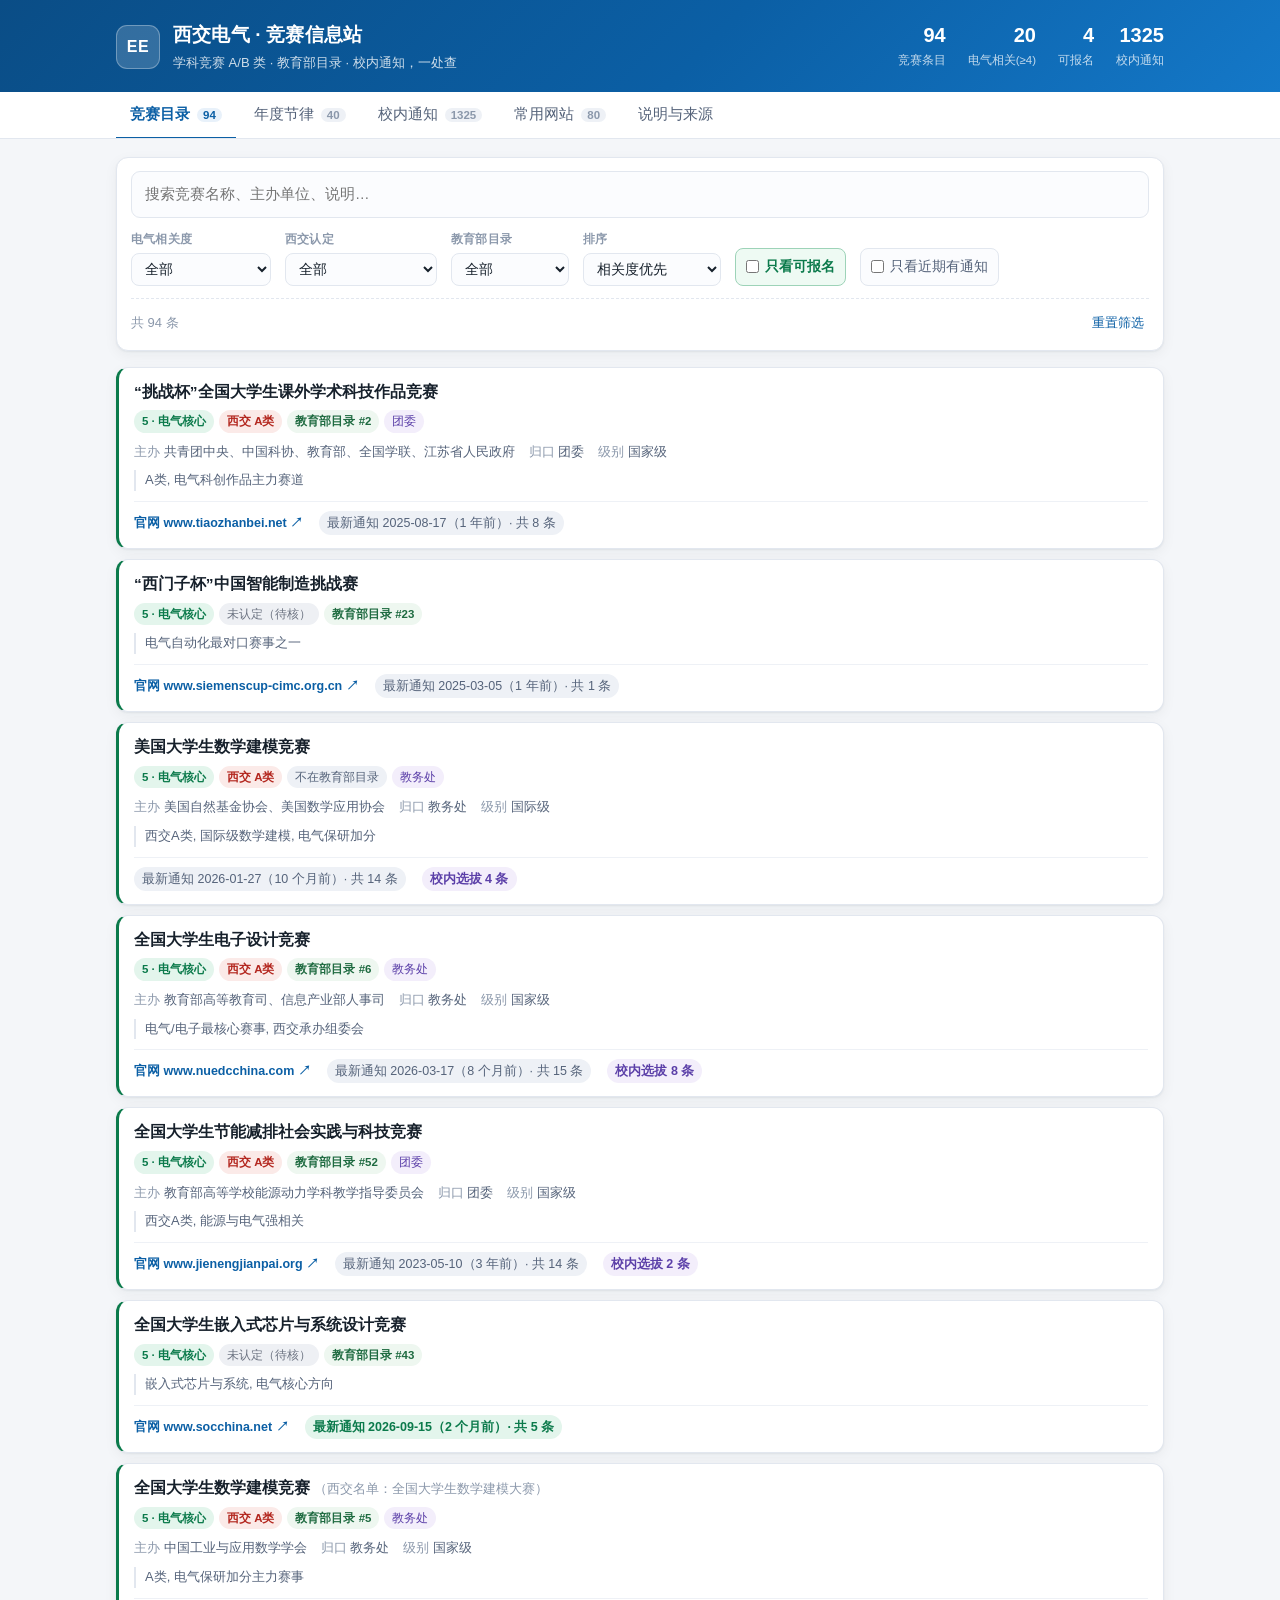
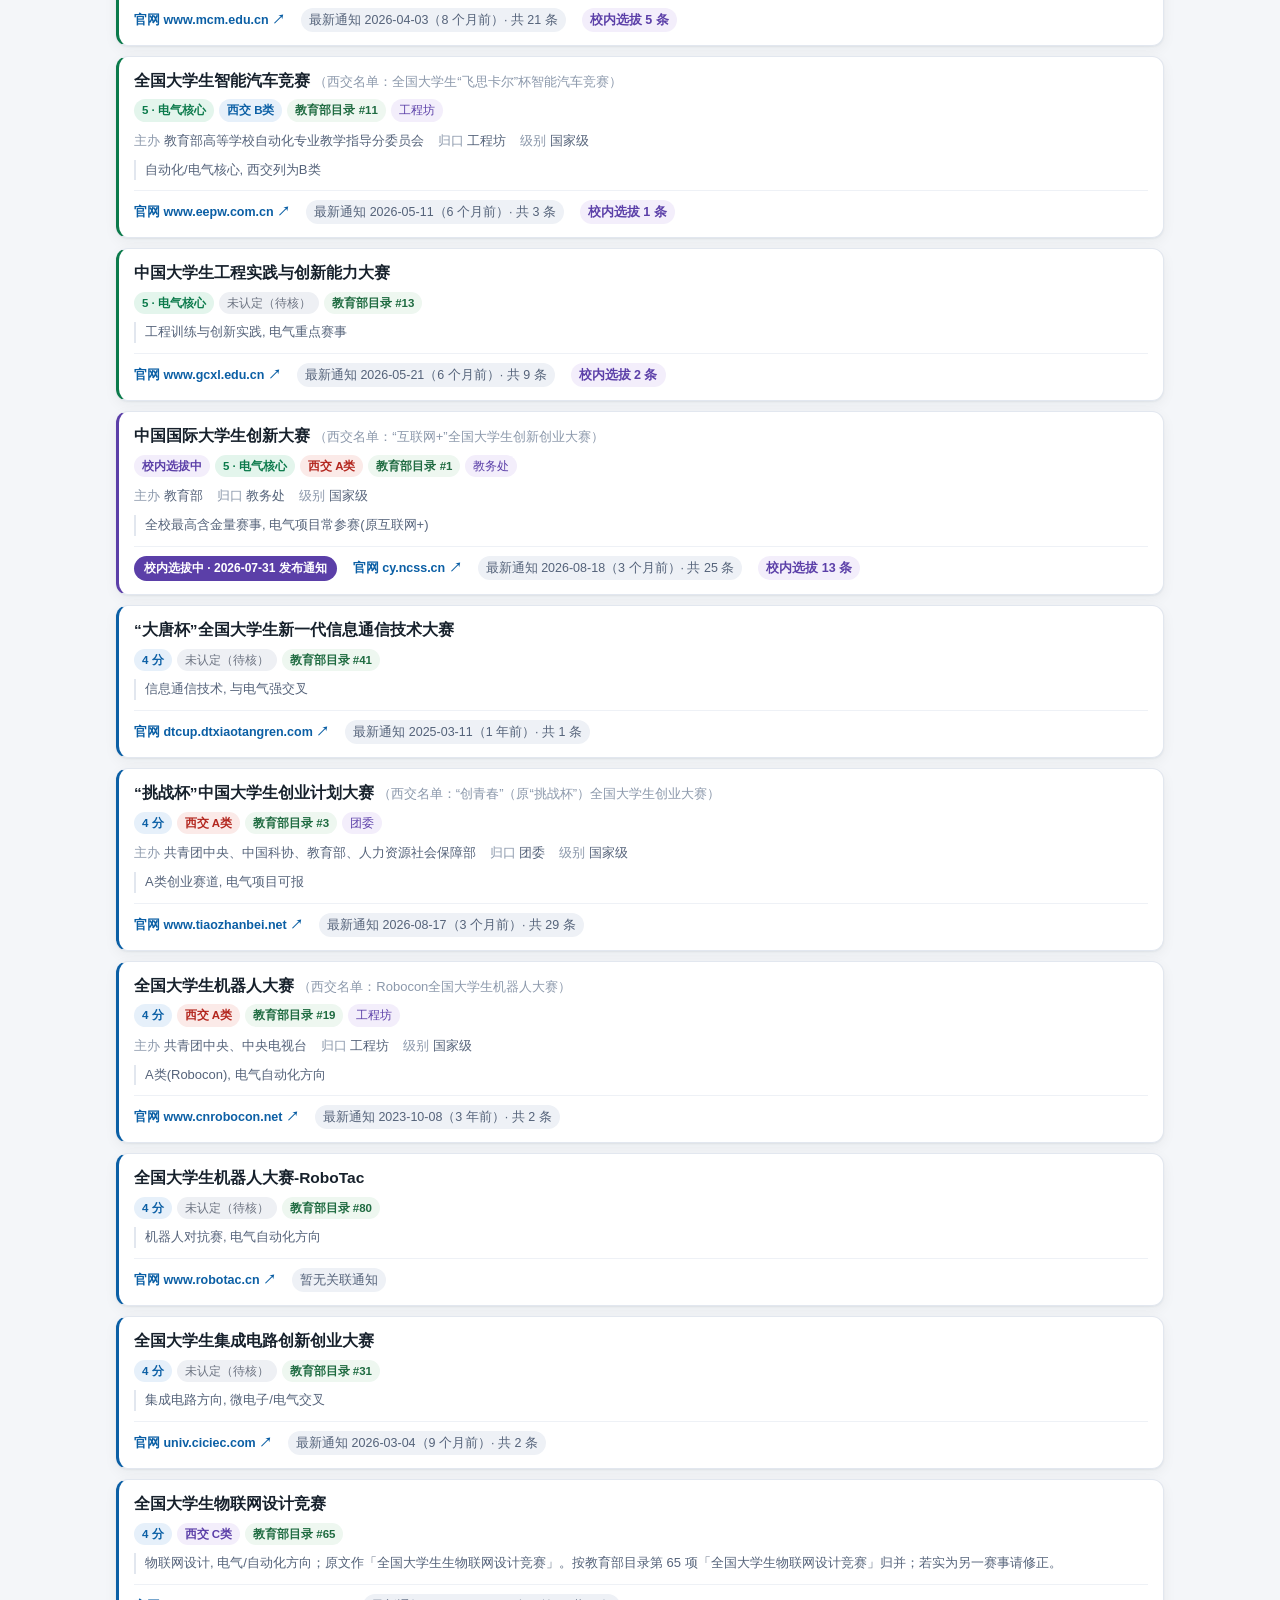
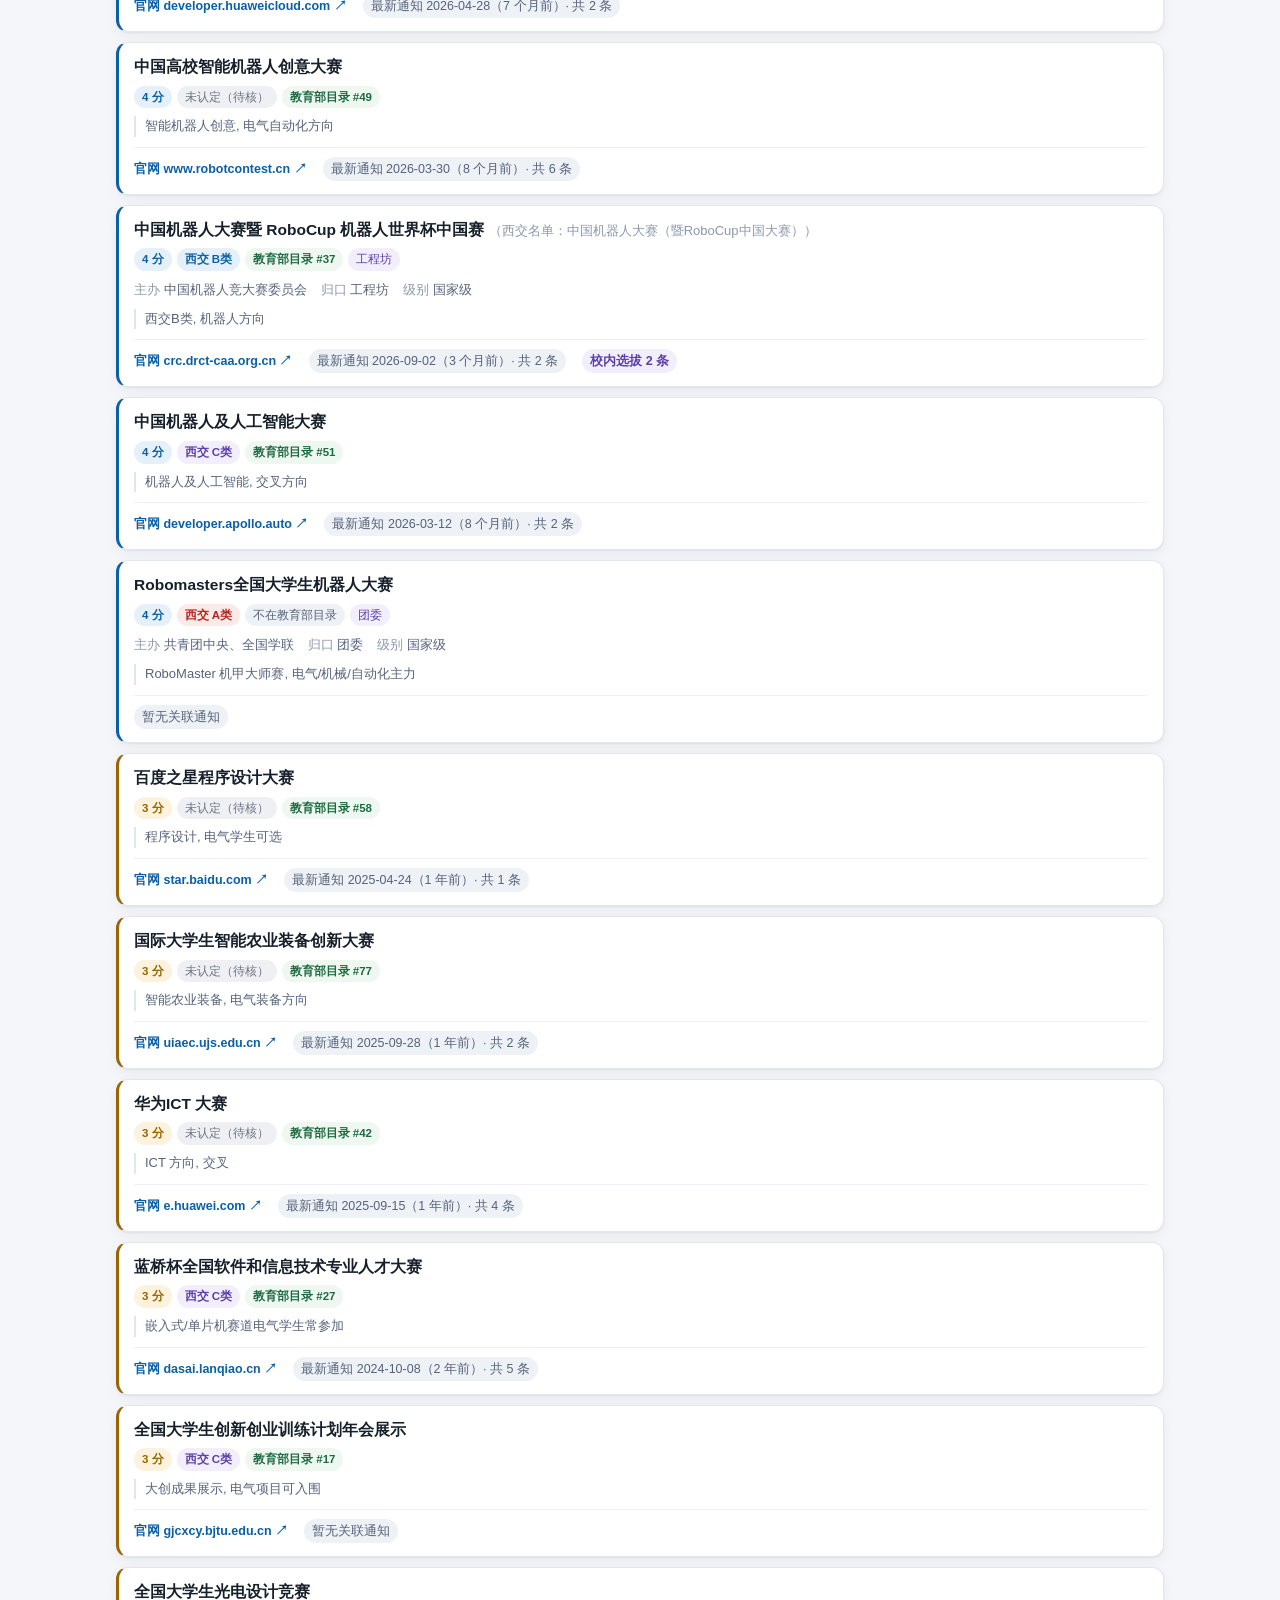
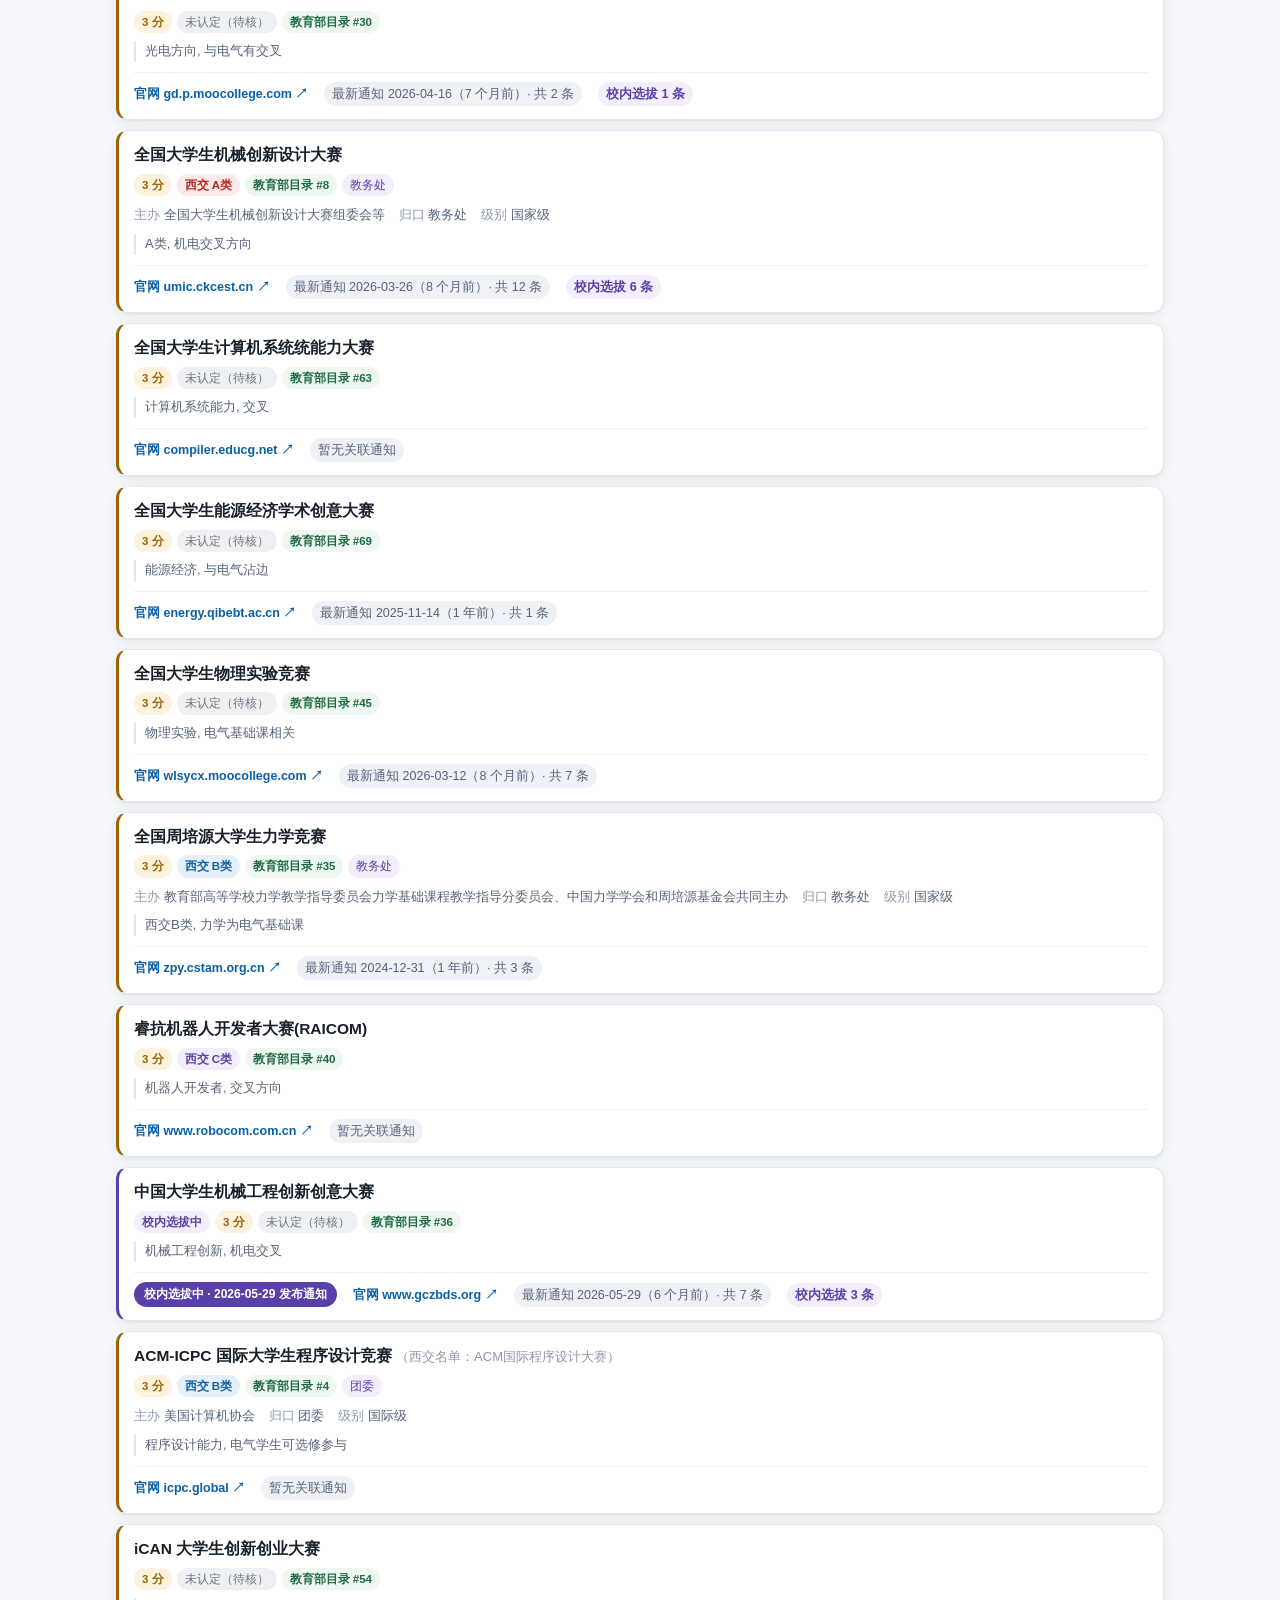
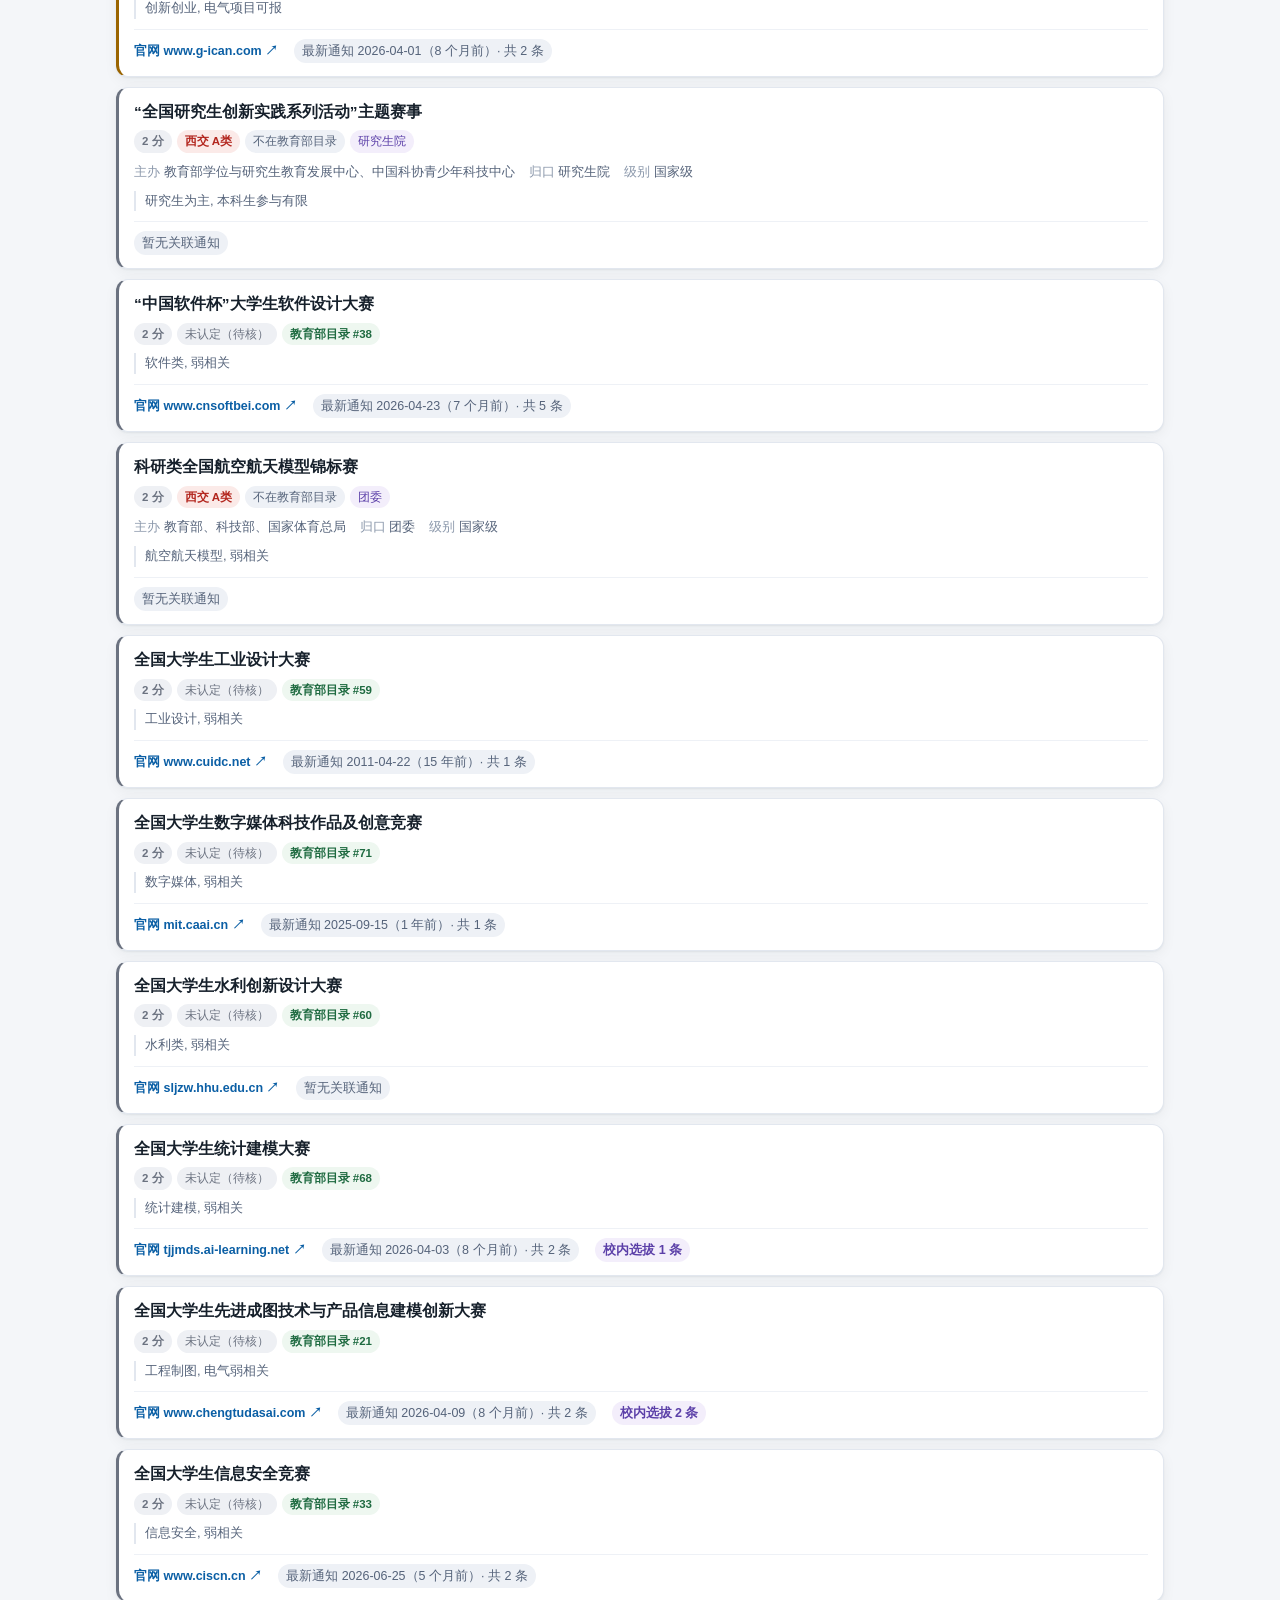
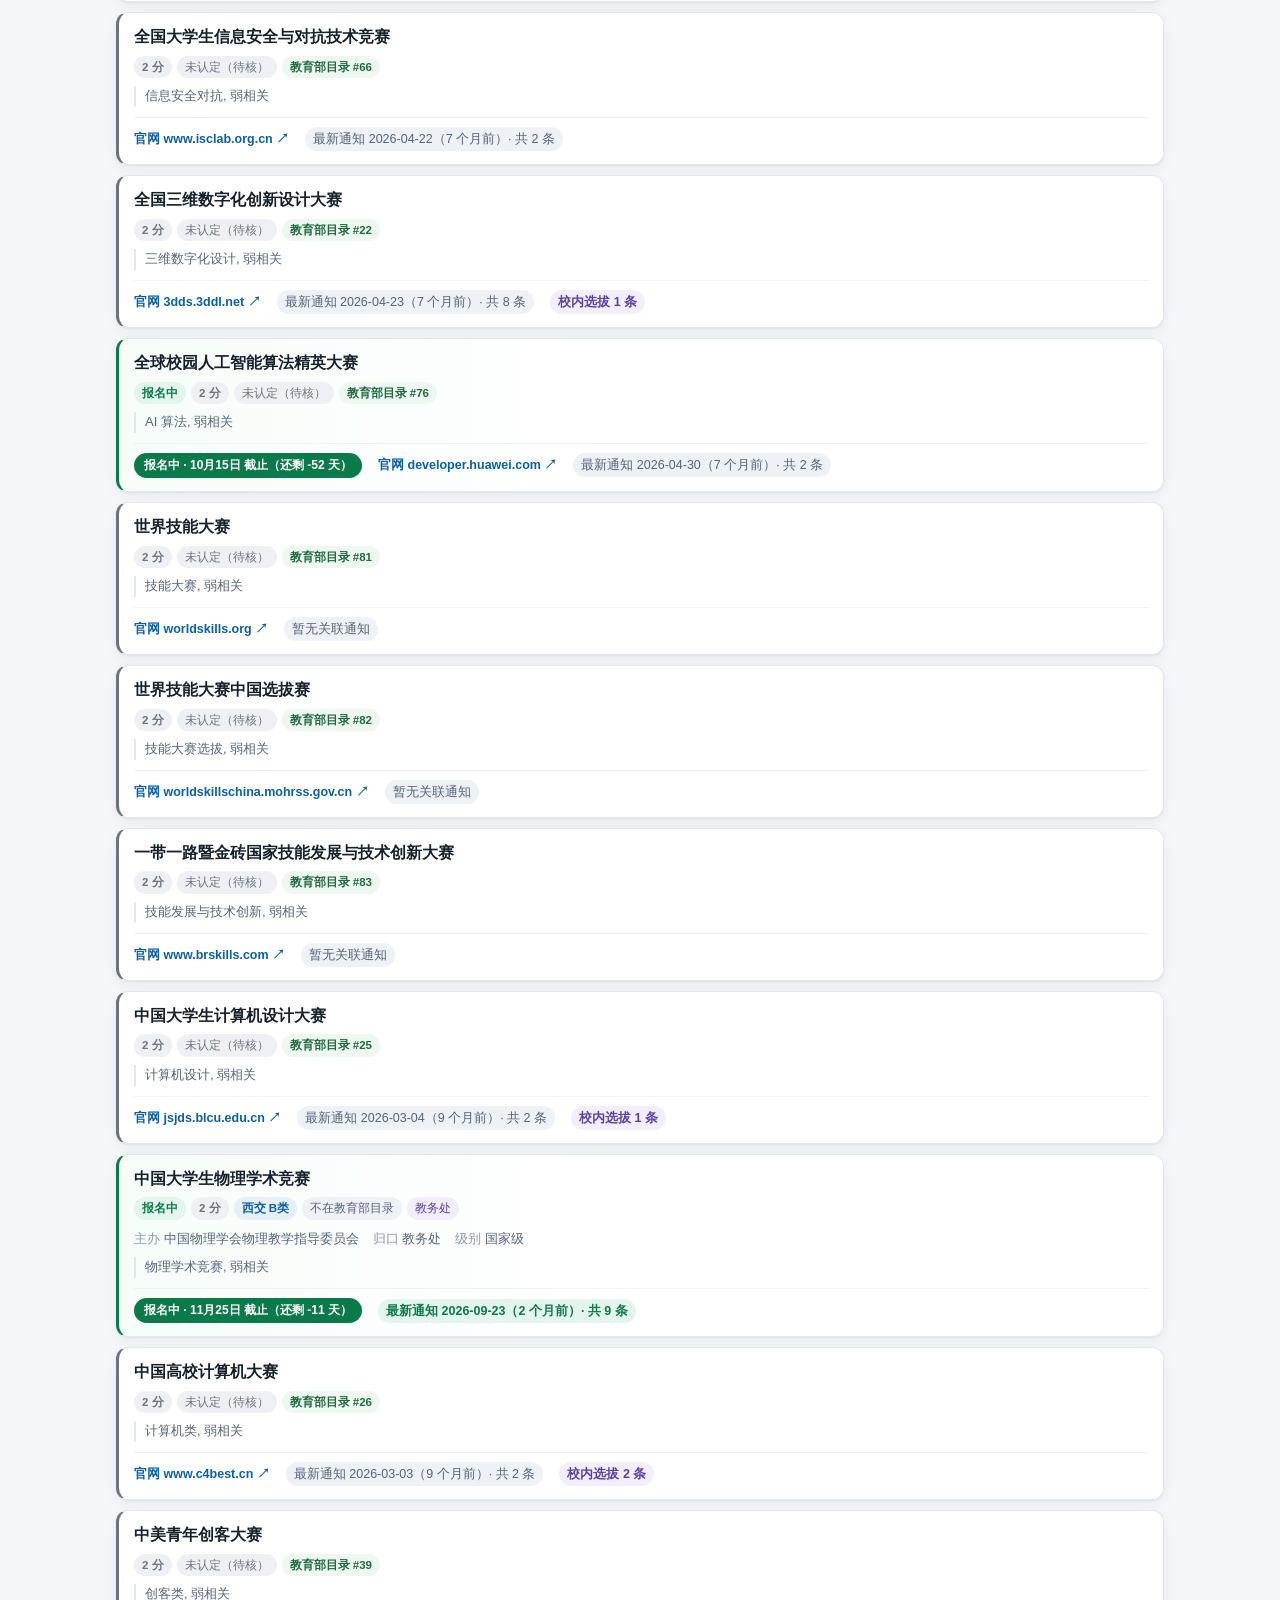
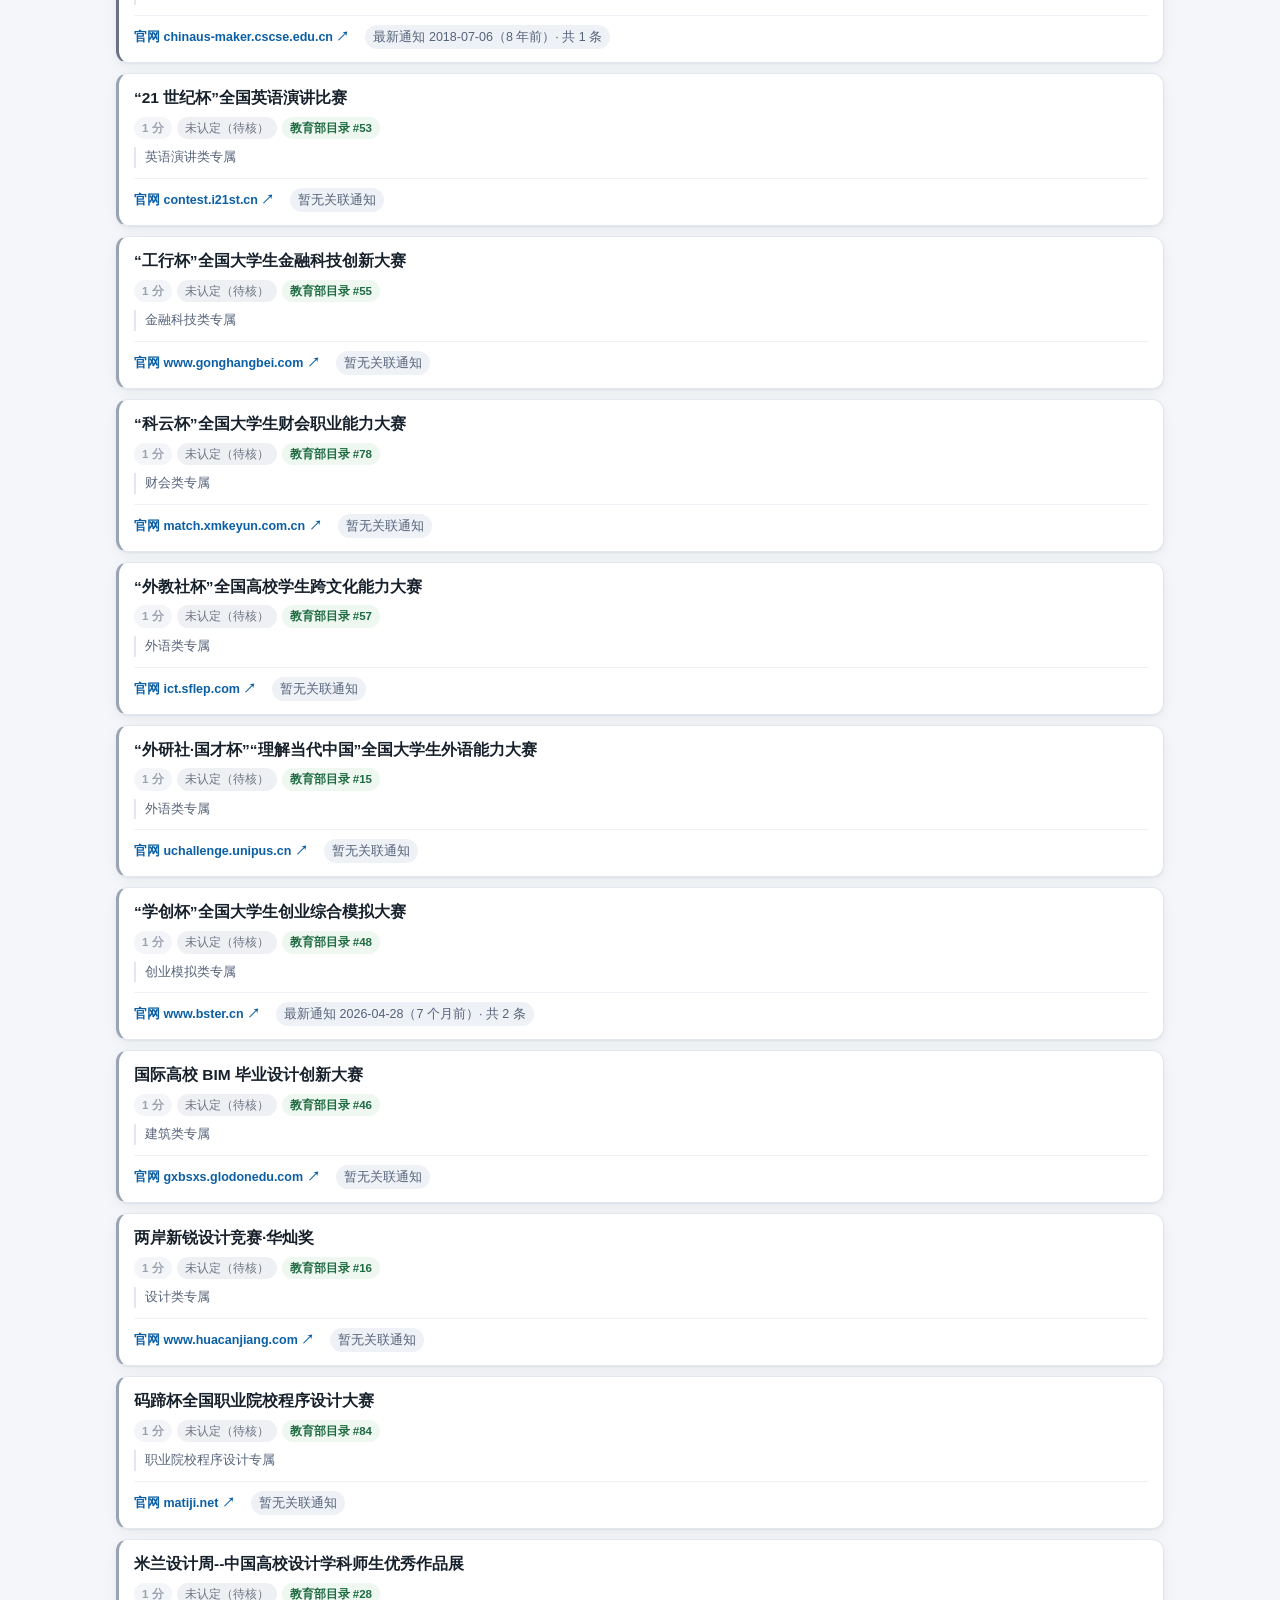
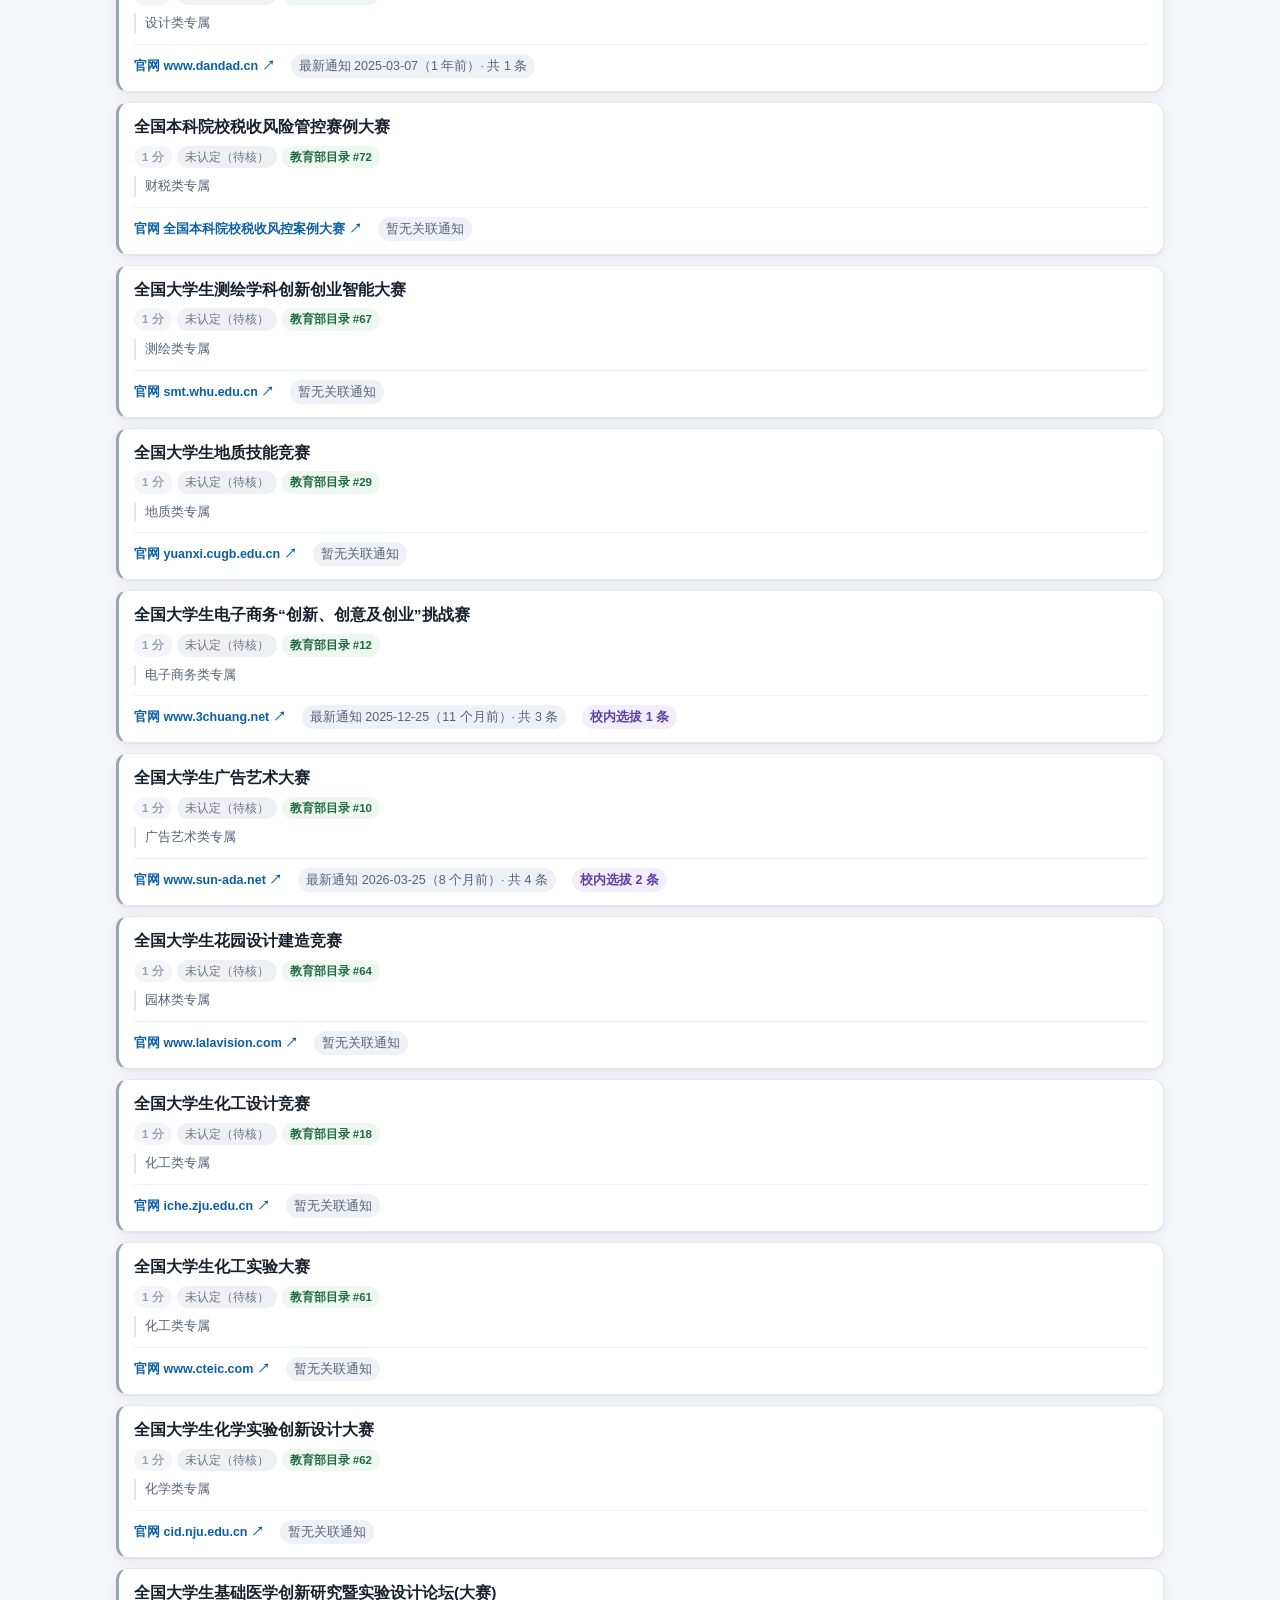
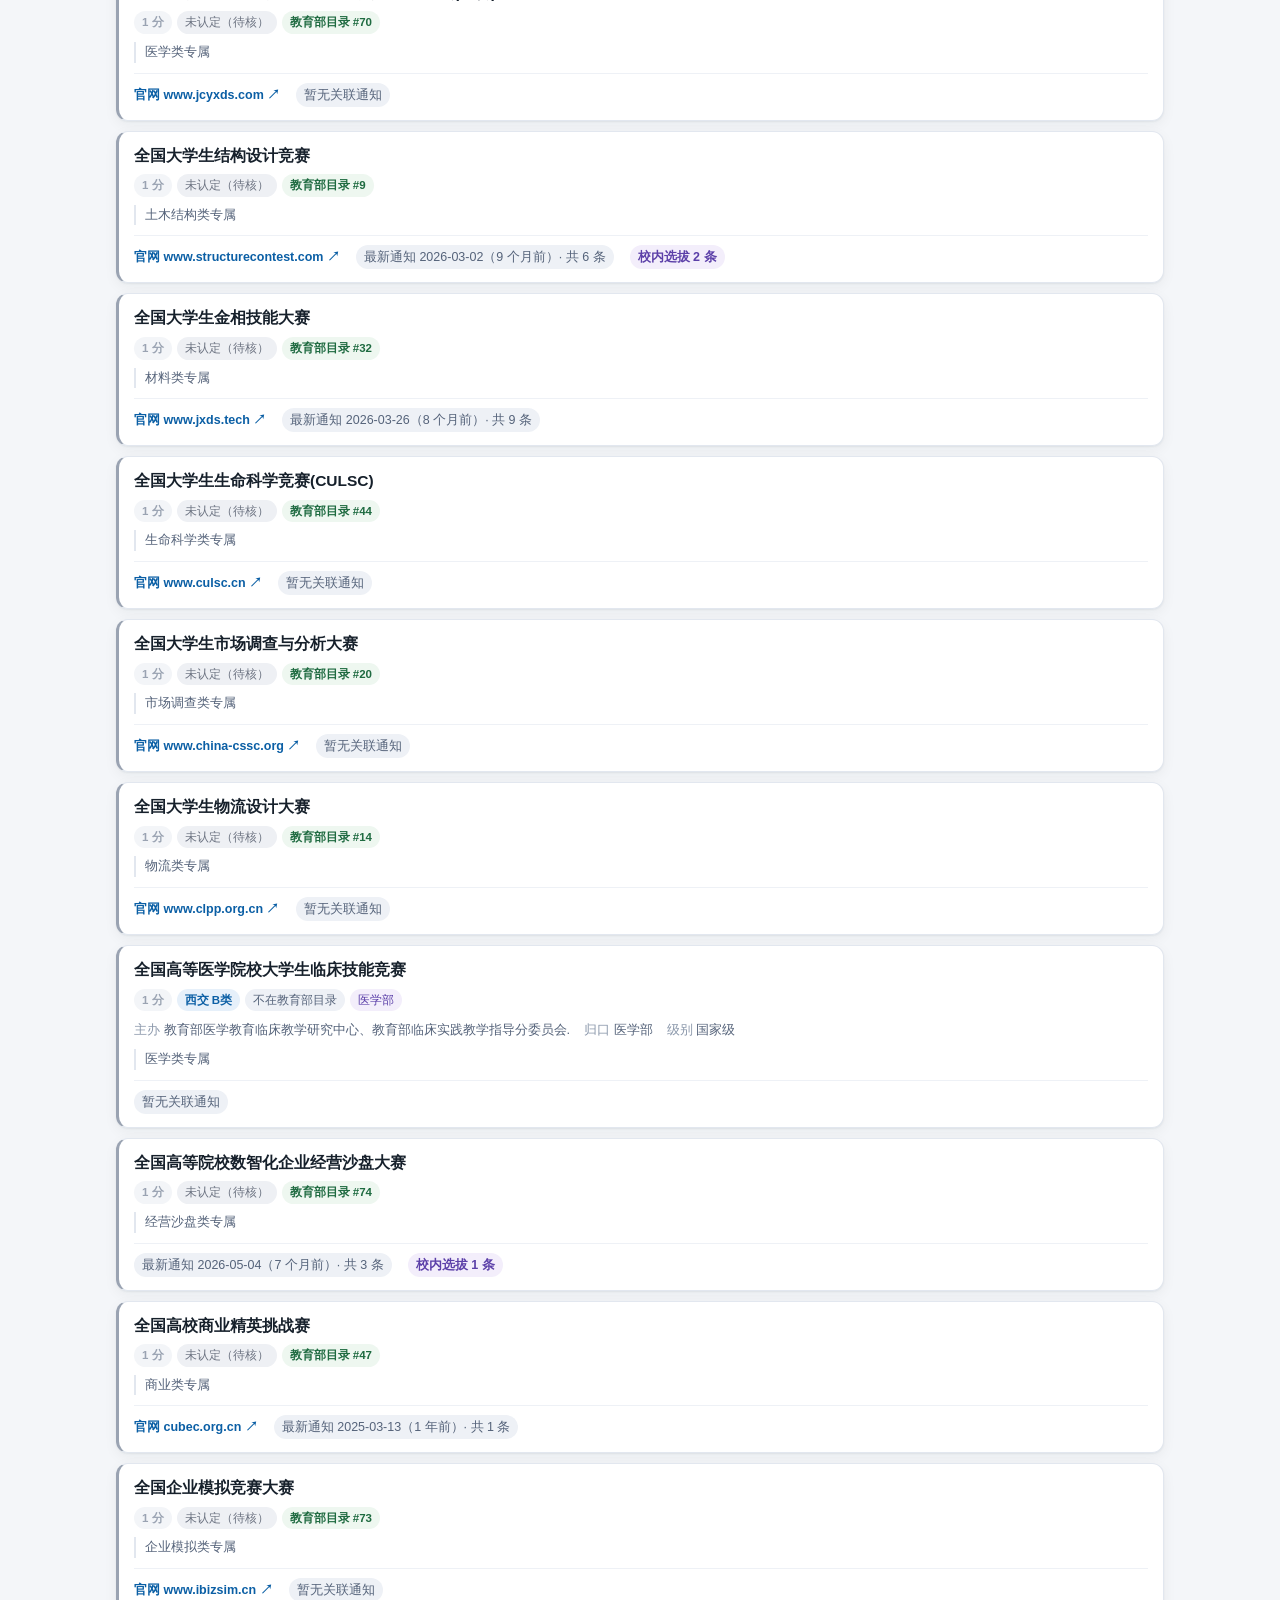
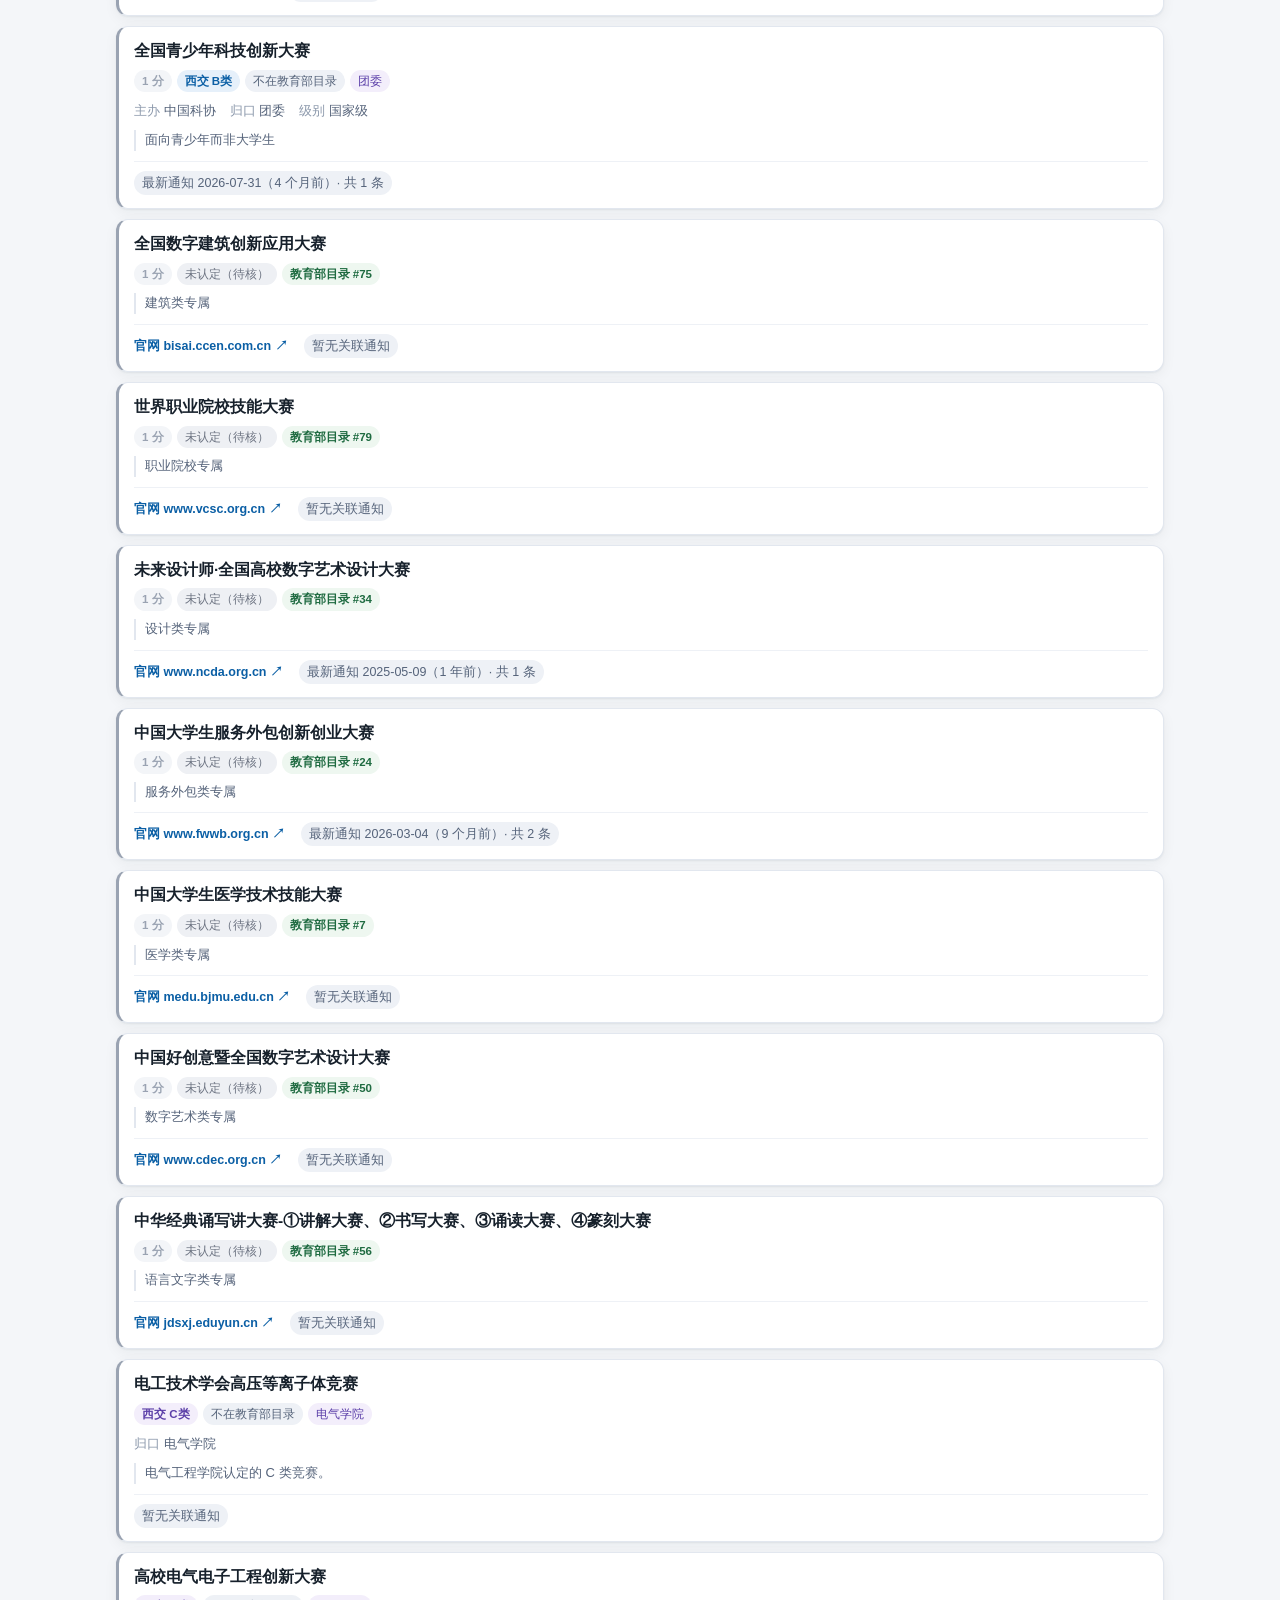
==== site/index.html @ bb48bef5 "加入电气工程学院 C 类竞赛认定 (A/B/C 三档) 【C 类数据】 来源: 用户提供的截图《电气工程学院C类竞赛列表》(发布时间 2026-03-25), 8 个赛事。 新增 data/curat" ====
<!doctype html>
<html lang="zh-CN">
<head>
<meta charset="utf-8">
<meta name="viewport" content="width=device-width, initial-scale=1, viewport-fit=cover">
<title>西交电气 · 竞赛信息站</title>
<meta name="description" content="面向西安交通大学电气工程及其自动化专业的学科竞赛信息汇总：A/B类认定、教育部目录、官网入口、校内通知。">
<link rel="stylesheet" href="style.css">
</head>
<body>

<header class="site-header">
  <div class="wrap">
    <div class="brand">
      <div class="logo">EE</div>
      <div class="brand-text">
        <h1>西交电气 · 竞赛信息站</h1>
        <p class="sub">学科竞赛 A/B 类 · 教育部目录 · 校内通知，一处查</p>
      </div>
    </div>
    <div class="stats" id="headStats"></div>
  </div>
</header>

<nav class="tabs">
  <div class="wrap">
    <button class="tab is-active" data-view="catalog">竞赛目录 <span class="pill" id="tabCountCat"></span></button>
    <button class="tab" data-view="rhythm">年度节律 <span class="pill" id="tabCountRhythm"></span></button>
    <button class="tab" data-view="notices">校内通知 <span class="pill" id="tabCountNotice"></span></button>
    <button class="tab" data-view="links">常用网站 <span class="pill" id="tabCountLinks"></span></button>
    <button class="tab" data-view="about">说明与来源</button>
  </div>
</nav>

<main class="wrap">

  <!-- ============ 竞赛目录 ============ -->
  <section id="view-catalog" class="view is-active">
    <div class="toolbar">
      <div class="search-row">
        <input id="q" type="search" placeholder="搜索竞赛名称、主办单位、说明…" autocomplete="off">
        <button id="qClear" class="btn-ghost" title="清空" hidden>✕</button>
      </div>

      <div class="filter-row">
        <label class="field">
          <span>电气相关度</span>
          <select id="fEE">
            <option value="">全部</option>
            <option value="5">仅 5 分（核心）</option>
            <option value="4">4 分及以上</option>
            <option value="3">3 分及以上</option>
          </select>
        </label>

        <label class="field">
          <span>西交认定</span>
          <select id="fCat">
            <option value="">全部</option>
            <option value="A类">A 类</option>
            <option value="B类">B 类</option>
            <option value="C类">C 类（电气学院）</option>
            <option value="__unknown">未认定（待核）</option>
          </select>
        </label>

        <label class="field">
          <span>教育部目录</span>
          <select id="fMoe">
            <option value="">全部</option>
            <option value="yes">在目录内</option>
            <option value="no">不在目录内</option>
          </select>
        </label>

        <label class="field">
          <span>排序</span>
          <select id="fSort">
            <option value="ee">相关度优先</option>
            <option value="deadline">报名截止优先</option>
            <option value="recent">近期有通知优先</option>
            <option value="notices">通知数优先</option>
            <option value="moe">教育部目录序号</option>
            <option value="name">名称</option>
          </select>
        </label>

        <label class="check is-hot">
          <input type="checkbox" id="fOpen">
          <span>只看可报名</span>
        </label>

        <label class="check">
          <input type="checkbox" id="fRecent">
          <span>只看近期有通知</span>
        </label>
      </div>

      <div class="result-row">
        <span id="resultCount" class="muted"></span>
        <button id="reset" class="btn-ghost">重置筛选</button>
      </div>
    </div>

    <div id="catList" class="cards"></div>
    <div id="catEmpty" class="empty" hidden>没有符合条件的竞赛，试试放宽筛选。</div>
  </section>

  <!-- ============ 年度节律 ============ -->
  <section id="view-rhythm" class="view">

    <div class="panel">
      <h2 class="panel-title">全校竞赛通知的月度分布</h2>
      <p class="panel-sub" id="rhythmInsight"></p>
      <div id="monthChart" class="chart"></div>
      <p class="muted" id="monthChartNote"></p>
    </div>

    <div class="panel">
      <h2 class="panel-title">日历订阅</h2>
      <p class="panel-sub">
        订阅一次，每年到点自动提醒——不用记得回来看这个网站。事件在往年发通知的月份，
        提前 7 天提醒。
      </p>

      <div class="cal-links">
        <div class="cal-card">
          <div class="cal-card-head">
            <b>电气核心竞赛</b>
            <a class="cal-dl" href="calendar/ee-core.ics" download>↓ 下载</a>
          </div>
          <span id="calCoreDesc" class="cal-desc"></span>
          <div class="cal-url">
            <input id="urlCore" readonly spellcheck="false" aria-label="电气核心竞赛日历订阅网址">
            <button id="copyCore" class="cal-copy">复制</button>
          </div>
        </div>

        <div class="cal-card">
          <div class="cal-card-head">
            <b>全部可推断节律的竞赛</b>
            <a class="cal-dl" href="calendar/all.ics" download>↓ 下载</a>
          </div>
          <span id="calAllDesc" class="cal-desc"></span>
          <div class="cal-url">
            <input id="urlAll" readonly spellcheck="false" aria-label="全部竞赛日历订阅网址">
            <button id="copyAll" class="cal-copy">复制</button>
          </div>
        </div>
      </div>

      <p class="muted" id="calUrlHint"></p>

      <details class="howto">
        <summary>怎么订阅？</summary>
        <ul>
          <li><strong>iOS</strong>：设置 → 日历 → 账户 → 添加账户 → 其他 → 添加已订阅的日历 → 粘贴上面的网址。</li>
          <li><strong>Android / Google 日历</strong>：其他日历 → 通过网址订阅 → 粘贴上面的网址。</li>
          <li><strong>Outlook / Apple 日历（电脑）</strong>：添加日历 → 从网络订阅 → 粘贴上面的网址。</li>
          <li><strong>只想看一眼</strong>：点「↓ 下载」，双击导入即可（但不会自动更新）。</li>
        </ul>
        <p class="muted">
          必须用上面那个<strong>完整网址</strong>订阅，直接给日历 App 一个本地文件是不行的——
          它需要能定期访问这个地址来取最新内容。
        </p>
      </details>
    </div>

    <div class="toolbar">
      <div class="search-row">
        <input id="rq" type="search" placeholder="搜索竞赛名…" autocomplete="off">
        <button id="rqClear" class="btn-ghost" title="清空" hidden>✕</button>
      </div>
      <div class="filter-row">
        <label class="field">
          <span>月份</span>
          <select id="rMonth"><option value="">全部月份</option></select>
        </label>
        <label class="field">
          <span>电气相关度</span>
          <select id="rEE">
            <option value="4">4 分及以上</option>
            <option value="">全部</option>
            <option value="5">仅 5 分</option>
          </select>
        </label>
        <label class="field">
          <span>排序</span>
          <select id="rSort">
            <option value="months">月份先后</option>
            <option value="ee">相关度优先</option>
            <option value="years">观测年数优先</option>
          </select>
        </label>
      </div>
      <div class="result-row">
        <span id="rhythmCount" class="muted"></span>
        <button id="rReset" class="btn-ghost">重置筛选</button>
      </div>
    </div>

    <div id="rhythmList" class="rhythm-list"></div>
    <div id="rhythmEmpty" class="empty" hidden>没有符合条件的竞赛。</div>

    <p class="hint" id="rhythmCaveat"></p>
  </section>

  <!-- ============ 校内通知 ============ -->
  <section id="view-notices" class="view">
    <div class="toolbar">
      <div class="search-row">
        <input id="nq" type="search" placeholder="搜索通知标题…" autocomplete="off">
        <button id="nqClear" class="btn-ghost" title="清空" hidden>✕</button>
      </div>
      <div class="filter-row">
        <label class="field">
          <span>范围</span>
          <select id="nScope">
            <option value="competition">只看竞赛相关</option>
            <option value="campus">只看校内选拔 / 校赛</option>
            <option value="deadline">只看有截止时间</option>
            <option value="">全部通知（含行政/教学）</option>
            <option value="matched">仅已关联竞赛</option>
            <option value="unmatched">仅未关联</option>
          </select>
        </label>
        <label class="field">
          <span>来源</span>
          <select id="nSite"><option value="">全部来源</option></select>
        </label>
        <label class="field">
          <span>时间</span>
          <select id="nRange">
            <option value="">全部时间</option>
            <option value="365">近一年</option>
            <option value="180">近半年</option>
            <option value="90">近 90 天</option>
          </select>
        </label>
        <label class="field">
          <span>排序</span>
          <select id="nSort">
            <option value="date">日期（新→旧）</option>
            <option value="dateAsc">日期（旧→新）</option>
          </select>
        </label>
      </div>
      <div class="result-row">
        <span id="noticeCount" class="muted"></span>
        <button id="nReset" class="btn-ghost">重置筛选</button>
      </div>
    </div>

    <p class="hint">
      来源：<span id="srcNotice"></span>（多源聚合）。
      「关联竞赛」为标题关键词自动匹配，可能有误；
      「竞赛相关」是按标题关键词打标，用于滤掉行政/教学类通知。
    </p>

    <div id="noticeList" class="notices"></div>
    <div id="noticeEmpty" class="empty" hidden>没有符合条件的通知。</div>
  </section>

  <!-- ============ 常用网站 ============ -->
  <section id="view-links" class="view">
    <div class="toolbar">
      <div class="search-row">
        <input id="lq" type="search" placeholder="搜索网站名称、网址、说明…（如 VPN、邮箱、图书馆）" autocomplete="off">
        <button id="lqClear" class="btn-ghost" title="清空" hidden>✕</button>
      </div>
      <div class="chips" id="linkChips"></div>
      <div class="result-row">
        <span id="linkCount" class="muted"></span>
        <button id="lReset" class="btn-ghost">重置筛选</button>
      </div>
    </div>

    <p class="hint" id="linkNote"></p>

    <div id="linkList" class="link-grid"></div>
    <div id="linkEmpty" class="empty" hidden>没有匹配的网站。</div>
  </section>

  <!-- ============ 说明 ============ -->
  <section id="view-about" class="view">
    <div class="prose">
      <h2>这个站是什么</h2>
      <p>
        把散落在「教育部竞赛目录」「学校 A/B 类认定名单」「实践教学中心通知」里的信息，
        汇成一张按<strong>电气工程及其自动化</strong>相关度排序的总表。数据来自官方源，可重跑脚本重新生成。
      </p>

      <h2>必须知道的数据缺陷</h2>
      <ul id="caveatList"></ul>

      <h2>数据来源</h2>
      <ul id="sourceList"></ul>

      <h2>字段说明</h2>
      <dl class="kv">
        <dt>电气相关度</dt><dd>1–5 分。5 = 电气/自动化核心赛事，1 = 基本无关（其他学科专属）。<strong>为 AI 初判，需人工复核。</strong></dd>
        <dt>西交认定</dt><dd>A 类 / B 类，来自西交名单。<strong>该名单为旧版且不完整</strong>，因此多数条目显示「未认定（待核）」——这不代表学校未认定。</dd>
        <dt>教育部目录</dt><dd>是否在《2025 年教育部认可的全国大学生学科竞赛目录清单》（84 项）内。</dd>
        <dt>归口部门</dt><dd>学校负责该赛事的部门：教务处 / 团委 / 工程坊 / 研究生院 / 医学部。</dd>
      </dl>

      <h2>怎么更新</h2>
      <pre><code>python scripts\crawl_xjtu_notices.py    # 抓最新校内通知
python scripts\parse_moe_catalog.py     # 解析教育部目录 PDF
python scripts\parse_xjtu_ab.py         # 解析西交 A/B 名单 PDF
python scripts\build_master_table.py    # 合并成总表
python scripts\build_site_data.py       # 打包前端数据
</code></pre>
      <p class="muted">页面由 <code>site/data.js</code> 驱动，该文件由最后一步生成，请勿手工编辑。</p>
    </div>
  </section>

</main>

<footer class="site-footer">
  <div class="wrap">
    <span id="footMeta"></span>
    <span class="muted">个人整理，非学校官方发布；报名与认定请以学校正式文件为准。</span>
  </div>
</footer>

<!-- 详情抽屉 -->
<div id="overlay" class="overlay" hidden></div>
<aside id="drawer" class="drawer" hidden aria-modal="true" role="dialog">
  <button id="drawerClose" class="drawer-close" aria-label="关闭">✕</button>
  <div id="drawerBody"></div>
</aside>

<script src="data.js"></script>
<script src="app.js"></script>
</body>
</html>
---- site/style.css ----
/* ============================================================
   西交电气 · 竞赛信息站
   纯静态、零依赖、手机优先。
   ============================================================ */

:root {
  --bg:        #f4f6f9;
  --surface:   #ffffff;
  --ink:       #16202b;
  --ink-2:     #55637a;
  --ink-3:     #8b98ab;
  --line:      #e2e7ef;
  --line-2:    #eef1f6;
  --primary:   #0b5fa5;
  --primary-2: #0a4d86;
  --primary-bg:#e8f1fa;

  --ee5: #0b7a4b;  --ee5-bg: #e3f5ec;
  --ee4: #0b5fa5;  --ee4-bg: #e6f0fa;
  --ee3: #9a6400;  --ee3-bg: #fdf2dd;
  --ee2: #6b7280;  --ee2-bg: #eef0f4;
  --ee1: #9aa3b2;  --ee1-bg: #f3f5f8;

  --a: #b3261e;    --a-bg: #fbeae8;
  --b: #0b5fa5;    --b-bg: #e6f0fa;
  --unk: #6b7280;  --unk-bg: #eef0f4;

  --radius: 12px;
  --shadow: 0 1px 2px rgba(16,32,48,.06), 0 4px 14px rgba(16,32,48,.05);
  --wrap: 1080px;
}

* { box-sizing: border-box; }

html { -webkit-text-size-adjust: 100%; }

body {
  margin: 0;
  background: var(--bg);
  color: var(--ink);
  font: 15px/1.6 -apple-system, BlinkMacSystemFont, "Segoe UI", "PingFang SC",
        "Hiragino Sans GB", "Microsoft YaHei", "Source Han Sans SC", sans-serif;
}

.wrap { max-width: var(--wrap); margin: 0 auto; padding: 0 16px; }

a { color: var(--primary); text-decoration: none; }
a:hover { text-decoration: underline; }

code {
  font-family: ui-monospace, SFMono-Regular, Menlo, Consolas, monospace;
  font-size: .88em; background: var(--line-2); padding: 1px 5px; border-radius: 5px;
}

.muted { color: var(--ink-3); font-size: 13px; }

/* ---------------- header ---------------- */
.site-header {
  background: linear-gradient(135deg, #0a4d86 0%, #0b5fa5 55%, #1478c8 100%);
  color: #fff;
  padding: 20px 0 18px;
}
.site-header .wrap {
  display: flex; flex-wrap: wrap; gap: 16px;
  align-items: center; justify-content: space-between;
}
.brand { display: flex; align-items: center; gap: 13px; min-width: 0; }
.logo {
  width: 44px; height: 44px; flex: none; border-radius: 11px;
  background: rgba(255,255,255,.17);
  border: 1px solid rgba(255,255,255,.3);
  display: grid; place-items: center;
  font-weight: 700; letter-spacing: .5px; font-size: 16px;
}
.brand-text { min-width: 0; }
.site-header h1 { margin: 0; font-size: 19px; font-weight: 650; letter-spacing: .2px; }
.site-header .sub { margin: 3px 0 0; font-size: 13px; color: rgba(255,255,255,.8); }

.stats { display: flex; gap: 22px; flex-wrap: wrap; }
.stat { text-align: right; }
.stat b { display: block; font-size: 20px; font-weight: 680; line-height: 1.2; }
.stat span { font-size: 11.5px; color: rgba(255,255,255,.75); }

/* ---------------- tabs ---------------- */
.tabs {
  background: var(--surface);
  border-bottom: 1px solid var(--line);
  position: sticky; top: 0; z-index: 30;
}
.tabs .wrap { display: flex; gap: 4px; overflow-x: auto; }
.tab {
  appearance: none; background: none; border: 0; cursor: pointer;
  padding: 13px 14px; font-size: 14.5px; font-family: inherit;
  color: var(--ink-2); border-bottom: 2.5px solid transparent;
  white-space: nowrap; margin-bottom: -1px;
}
.tab:hover { color: var(--ink); }
.tab.is-active { color: var(--primary); border-bottom-color: var(--primary); font-weight: 600; }
.pill {
  display: inline-block; min-width: 20px; padding: 1px 6px; margin-left: 3px;
  background: var(--line-2); color: var(--ink-3);
  border-radius: 20px; font-size: 11.5px; font-weight: 600;
}
.tab.is-active .pill { background: var(--primary-bg); color: var(--primary); }

/* ---------------- views ---------------- */
.view { display: none; padding: 18px 0 40px; }
.view.is-active { display: block; }

/* ---------------- toolbar ---------------- */
.toolbar {
  background: var(--surface); border: 1px solid var(--line);
  border-radius: var(--radius); padding: 13px 14px; margin-bottom: 16px;
  box-shadow: var(--shadow);
}
.search-row { position: relative; display: flex; align-items: center; }
.search-row input {
  width: 100%; padding: 11px 38px 11px 13px;
  border: 1px solid var(--line); border-radius: 9px;
  font: inherit; font-size: 14.5px; background: #fbfcfe; color: var(--ink);
}
.search-row input:focus {
  outline: none; border-color: var(--primary);
  box-shadow: 0 0 0 3px var(--primary-bg); background: #fff;
}
#qClear, #nqClear {
  position: absolute; right: 7px; border: 0; background: none;
  cursor: pointer; color: var(--ink-3); font-size: 15px; padding: 5px 7px;
}

.filter-row {
  display: flex; flex-wrap: wrap; gap: 10px 14px;
  margin-top: 12px; align-items: flex-end;
}
.field { display: flex; flex-direction: column; gap: 4px; }
.field > span { font-size: 11.5px; color: var(--ink-3); font-weight: 600; letter-spacing: .2px; }
.field select {
  font: inherit; font-size: 13.5px; padding: 7px 9px;
  border: 1px solid var(--line); border-radius: 8px;
  background: #fbfcfe; color: var(--ink); min-width: 118px;
}
.field select:focus { outline: none; border-color: var(--primary); }
.check {
  display: flex; align-items: center; gap: 6px;
  font-size: 13.5px; color: var(--ink-2); cursor: pointer;
  padding: 7px 10px; border: 1px solid var(--line);
  border-radius: 8px; background: #fbfcfe;
}
.check input { accent-color: var(--primary); margin: 0; }

.result-row {
  display: flex; justify-content: space-between; align-items: center;
  margin-top: 12px; padding-top: 11px; border-top: 1px dashed var(--line);
}
.btn-ghost {
  appearance: none; border: 0; background: none; cursor: pointer;
  color: var(--primary); font: inherit; font-size: 13px; padding: 3px 5px;
}
.btn-ghost:hover { text-decoration: underline; }

.hint { font-size: 12.5px; color: var(--ink-3); margin: 0 0 14px; }

/* ---------------- competition cards ---------------- */
.cards { display: flex; flex-direction: column; gap: 10px; }

.card {
  background: var(--surface); border: 1px solid var(--line);
  border-left: 3px solid var(--ee1);
  border-radius: var(--radius); padding: 13px 15px;
  box-shadow: var(--shadow); cursor: pointer;
  transition: border-color .14s, transform .14s, box-shadow .14s;
}
.card:hover { border-color: #cfd8e4; transform: translateY(-1px);
  box-shadow: 0 2px 4px rgba(16,32,48,.07), 0 8px 22px rgba(16,32,48,.08); }
.card.ee5 { border-left-color: var(--ee5); }
.card.ee4 { border-left-color: var(--ee4); }
.card.ee3 { border-left-color: var(--ee3); }
.card.ee2 { border-left-color: var(--ee2); }
.card.ee1 { border-left-color: var(--ee1); }

.card-top { display: flex; gap: 10px; align-items: flex-start; justify-content: space-between; }
.card-title { margin: 0; font-size: 15.5px; font-weight: 620; line-height: 1.4; }
.card-title .alias { font-weight: 400; color: var(--ink-3); font-size: 13px; }

.badges { display: flex; flex-wrap: wrap; gap: 5px; margin: 8px 0 0; }
.badge {
  display: inline-block; padding: 2px 8px; border-radius: 20px;
  font-size: 11.5px; font-weight: 600; white-space: nowrap;
}
.b-ee5 { background: var(--ee5-bg); color: var(--ee5); }
.b-ee4 { background: var(--ee4-bg); color: var(--ee4); }
.b-ee3 { background: var(--ee3-bg); color: var(--ee3); }
.b-ee2 { background: var(--ee2-bg); color: var(--ee2); }
.b-ee1 { background: var(--ee1-bg); color: var(--ee1); }
.b-a { background: var(--a-bg); color: var(--a); }
.b-b { background: var(--b-bg); color: var(--b); }
.b-c { background: #f3eefb; color: #5b3fa8; }
.b-unk { background: var(--unk-bg); color: var(--unk); font-weight: 500; }
.b-moe { background: #eef7f0; color: #1f6b41; }
.b-level { background: var(--line-2); color: var(--ink-2); font-weight: 500; }
.b-dept { background: #f3eefb; color: #5b3fa8; font-weight: 500; }

.card-meta {
  margin: 9px 0 0; font-size: 13px; color: var(--ink-2);
  display: flex; flex-wrap: wrap; gap: 4px 14px;
}
.card-meta .k { color: var(--ink-3); }
.card-reason {
  margin: 8px 0 0; font-size: 13px; color: var(--ink-2);
  padding-left: 9px; border-left: 2px solid var(--line);
}
.card-foot {
  margin-top: 10px; padding-top: 9px; border-top: 1px solid var(--line-2);
  display: flex; flex-wrap: wrap; gap: 8px 16px; align-items: center;
  font-size: 12.5px;
}
.link-official { font-weight: 600; }
.notice-tag { color: var(--ink-2); background: var(--line-2);
  padding: 2px 8px; border-radius: 20px; }
.notice-tag.is-fresh { background: var(--ee5-bg); color: var(--ee5); font-weight: 600; }

.empty {
  text-align: center; padding: 46px 16px; color: var(--ink-3);
  background: var(--surface); border: 1px dashed var(--line); border-radius: var(--radius);
}

/* ---------------- notices ---------------- */
.notices { display: flex; flex-direction: column; gap: 7px; }
.notice {
  background: var(--surface); border: 1px solid var(--line);
  border-radius: 10px; padding: 11px 14px;
  display: flex; gap: 13px; align-items: flex-start;
}
.notice-date {
  flex: none; width: 84px; font-size: 12.5px; color: var(--ink-3);
  font-variant-numeric: tabular-nums; padding-top: 2px;
}
.notice-main { min-width: 0; flex: 1; }
.notice-title { font-size: 14px; line-height: 1.5; display: block; color: var(--ink); }
.notice-title:hover { color: var(--primary); }
.notice-sub { margin-top: 5px; display: flex; flex-wrap: wrap; gap: 6px; align-items: center; }
.badge-link {
  background: var(--primary-bg); color: var(--primary-2);
  border: 0; cursor: pointer; font-family: inherit;
  padding: 2px 8px; border-radius: 20px; font-size: 11.5px; font-weight: 600;
}
.badge-link:hover { background: #d8e8f7; text-decoration: none; }
.b-site {
  background: var(--line-2); color: var(--ink-2);
  font-weight: 500; padding: 2px 8px; border-radius: 20px; font-size: 11.5px;
}
.fresh-dot {
  background: var(--ee5-bg); color: var(--ee5); font-weight: 700;
  padding: 2px 7px; border-radius: 20px; font-size: 11px;
}
.group-head {
  margin: 18px 0 8px; font-size: 12.5px; font-weight: 700;
  color: var(--ink-3); letter-spacing: .5px;
}
.group-head:first-child { margin-top: 4px; }

/* ---------------- prose ---------------- */
.prose {
  background: var(--surface); border: 1px solid var(--line);
  border-radius: var(--radius); padding: 20px 22px; box-shadow: var(--shadow);
}
.prose h2 {
  font-size: 15.5px; margin: 22px 0 8px; padding-bottom: 7px;
  border-bottom: 1px solid var(--line-2);
}
.prose h2:first-child { margin-top: 0; }
.prose p, .prose li { font-size: 14px; color: var(--ink-2); }
.prose ul { padding-left: 20px; margin: 8px 0; }
.prose li { margin: 5px 0; }
.prose pre {
  background: #f7f9fc; border: 1px solid var(--line); border-radius: 9px;
  padding: 12px 14px; overflow-x: auto; font-size: 12.5px; line-height: 1.75;
}
.prose pre code { background: none; padding: 0; }
.kv { margin: 8px 0; }
.kv dt { font-weight: 650; font-size: 13.5px; margin-top: 11px; }
.kv dd { margin: 3px 0 0; font-size: 13.5px; color: var(--ink-2); }

/* ---------------- 报名中 / 校内选拔 ---------------- */
.b-open {
  background: #e3f5ec; color: #0b7a4b; font-weight: 700;
}
.card.is-open {
  border-left-color: #0b7a4b;
  background: linear-gradient(90deg, #f6fdf9, var(--surface) 46%);
}
/* 校内选拔中: 用另一种颜色区分, 避免和"有明确截止时间"混淆 */
.card.is-selecting { border-left-color: #5b3fa8; }
.open-tag {
  background: #0b7a4b; color: #fff; font-weight: 700;
  padding: 3px 10px; border-radius: 20px; font-size: 12px;
}
.open-tag.is-select { background: #5b3fa8; }
.b-select { background: #f3eefb; color: #5b3fa8; font-weight: 700; }
.notice-tag.is-campus { background: #f3eefb; color: #5b3fa8; font-weight: 600; }
.b-campus { background: #f3eefb; color: #5b3fa8; font-weight: 600; }
.deadline-tag {
  background: var(--line-2); color: var(--ink-2);
  padding: 2px 8px; border-radius: 20px; font-size: 11.5px; font-weight: 600;
}
.deadline-tag.is-open { background: #e3f5ec; color: #0b7a4b; }
.check.is-hot {
  border-color: #9dd3b8; background: #eefaf3;
}
.check.is-hot span { color: #0b7a4b; font-weight: 600; }

/* ---------------- 常用网站 ---------------- */
.chips { display: flex; flex-wrap: wrap; gap: 7px; margin-top: 12px; }
.chip {
  appearance: none; cursor: pointer; font: inherit; font-size: 13px;
  padding: 6px 12px; border-radius: 20px;
  border: 1px solid var(--line); background: #fbfcfe; color: var(--ink-2);
  transition: background .14s, border-color .14s, color .14s;
}
.chip:hover { border-color: var(--primary); color: var(--primary); }
.chip.is-on {
  background: var(--primary); border-color: var(--primary);
  color: #fff; font-weight: 600;
}

.link-grid {
  display: grid; gap: 10px;
  grid-template-columns: repeat(auto-fill, minmax(290px, 1fr));
}
.lcard {
  background: var(--surface); border: 1px solid var(--line);
  border-radius: var(--radius); padding: 13px 15px;
  box-shadow: var(--shadow); display: flex; flex-direction: column; gap: 8px;
}
.lcard-head {
  display: flex; align-items: baseline; justify-content: space-between;
  gap: 10px; flex-wrap: wrap;
}
.lcard-head h3 { margin: 0; font-size: 14.5px; font-weight: 620; }
.b-cat { background: var(--primary-bg); color: var(--primary-2); font-weight: 500; }
.b-tag { background: #f3eefb; color: #5b3fa8; font-weight: 500; }

.lurl {
  display: block; font-family: ui-monospace, SFMono-Regular, Menlo, Consolas, monospace;
  font-size: 11.5px; line-height: 1.5; color: var(--ink-2);
  background: #f7f9fc; border: 1px solid var(--line-2); border-radius: 7px;
  padding: 7px 9px; word-break: break-all;
}
.ldesc { margin: 0; font-size: 13px; color: var(--ink-2); line-height: 1.6; }
.lacts { display: flex; gap: 8px; margin-top: auto; padding-top: 4px; }
.btn-sm { padding: 7px 14px; font-size: 13px; border-radius: 8px; }

@media (max-width: 640px) {
  .link-grid { grid-template-columns: 1fr; }
}

/* ---------------- drawer ---------------- */
.overlay {
  position: fixed; inset: 0; background: rgba(16,32,48,.4);
  z-index: 90; animation: fade .16s ease;
}
@keyframes fade { from { opacity: 0 } to { opacity: 1 } }

.drawer {
  position: fixed; z-index: 100; background: var(--surface);
  top: 0; right: 0; bottom: 0; width: min(520px, 100%);
  box-shadow: -6px 0 30px rgba(16,32,48,.18);
  overflow-y: auto; animation: slide .2s cubic-bezier(.2,.7,.3,1);
}
@keyframes slide { from { transform: translateX(24px); opacity: .4 } to { transform: none; opacity: 1 } }

.drawer-close {
  position: absolute; top: 12px; right: 12px; z-index: 2;
  width: 32px; height: 32px; border-radius: 8px; border: 0;
  background: var(--line-2); color: var(--ink-2);
  cursor: pointer; font-size: 14px;
}
.drawer-close:hover { background: var(--line); }

#drawerBody { padding: 22px 22px 44px; }
#drawerBody h2 { margin: 0 34px 10px 0; font-size: 18px; line-height: 1.4; }
.d-sec { margin-top: 20px; }
.d-sec h3 {
  font-size: 12px; text-transform: uppercase; letter-spacing: .7px;
  color: var(--ink-3); margin: 0 0 8px; font-weight: 700;
}
.d-row { display: flex; gap: 10px; padding: 6px 0; border-bottom: 1px solid var(--line-2); font-size: 13.5px; }
.d-row .k { flex: none; width: 76px; color: var(--ink-3); }
.d-row .v { color: var(--ink); min-width: 0; }
.d-notice {
  display: block; padding: 9px 0; border-bottom: 1px solid var(--line-2); font-size: 13.5px;
}
.d-notice .dd { color: var(--ink-3); font-size: 12px; display: block; margin-top: 2px; }
.d-actions { margin-top: 20px; display: flex; gap: 10px; flex-wrap: wrap; }
.btn-primary {
  display: inline-block; background: var(--primary); color: #fff;
  padding: 9px 16px; border-radius: 9px; font-size: 14px; font-weight: 600;
}
.btn-primary:hover { background: var(--primary-2); text-decoration: none; }

/* ---------------- 年度节律 ---------------- */
.panel {
  background: var(--surface); border: 1px solid var(--line);
  border-radius: var(--radius); padding: 16px 18px; margin-bottom: 14px;
  box-shadow: var(--shadow);
}
.panel-title { margin: 0 0 6px; font-size: 15.5px; font-weight: 650; }
.panel-sub { margin: 0 0 14px; font-size: 13.5px; color: var(--ink-2); }
.panel-sub strong { color: var(--ink); }

/* 月度柱状图 */
.chart {
  display: flex; align-items: flex-end; gap: 4px;
  height: 150px; padding-top: 18px;
}
.bar-col {
  flex: 1; height: 100%; display: flex; flex-direction: column;
  justify-content: flex-end; align-items: center; position: relative;
  min-width: 0;
}
.bar {
  width: 100%; max-width: 34px; min-height: 2px;
  background: var(--line-2); border-radius: 4px 4px 0 0;
  transition: background .15s;
}
.bar-col.is-peak .bar { background: #9dc4e6; }
.bar-col.is-now .bar { background: var(--primary); }
.bar-col.is-now.is-peak .bar { background: var(--primary); }
.bar-num {
  font-size: 10.5px; color: var(--ink-3); font-variant-numeric: tabular-nums;
  margin-bottom: 3px; height: 13px;
}
.bar-lbl {
  font-size: 11px; color: var(--ink-3); margin-top: 5px;
}
.bar-col.is-peak .bar-lbl { color: var(--ink-2); font-weight: 600; }
.bar-col.is-now .bar-lbl { color: var(--primary); font-weight: 700; }

/* 日历订阅卡片 */
.cal-links { display: flex; gap: 10px; flex-wrap: wrap; }
.cal-card {
  flex: 1 1 260px; display: flex; flex-direction: column; gap: 8px;
  padding: 13px 14px; border: 1px solid var(--line); border-radius: 10px;
  background: #fbfcfe;
}
.cal-card-head { display: flex; align-items: baseline; justify-content: space-between; gap: 10px; }
.cal-card-head b { font-size: 14px; color: var(--ink); }
.cal-dl {
  font-size: 12px; font-weight: 600; color: var(--primary);
  white-space: nowrap; flex: none;
}
.cal-desc { font-size: 12.5px; color: var(--ink-2); }

/* 订阅网址: readonly input + 复制按钮 */
.cal-url {
  display: flex; gap: 6px; margin-top: 2px;
}
.cal-url input {
  flex: 1; min-width: 0;
  font: 11.5px/1.5 ui-monospace, SFMono-Regular, Menlo, Consolas, monospace;
  padding: 7px 9px; border: 1px solid var(--line); border-radius: 7px;
  background: #fff; color: var(--ink-2);
  text-overflow: ellipsis;
}
.cal-url input:focus { outline: none; border-color: var(--primary); }
.cal-copy {
  flex: none; appearance: none; cursor: pointer; font: inherit;
  font-size: 12.5px; font-weight: 600;
  padding: 7px 12px; border-radius: 7px; border: 1px solid var(--line);
  background: #fff; color: var(--primary);
  transition: background .14s, border-color .14s, color .14s;
}
.cal-copy:hover { border-color: var(--primary); background: var(--primary-bg); }
.cal-copy.is-done {
  background: #e3f5ec; border-color: #9dd3b8; color: var(--ee5);
}

.howto { margin-top: 14px; font-size: 13.5px; }
.howto summary {
  cursor: pointer; color: var(--primary); font-weight: 600;
  padding: 5px 0; list-style: none;
}
.howto summary::-webkit-details-marker { display: none; }
.howto summary::before { content: "▸ "; }
.howto[open] summary::before { content: "▾ "; }
.howto ul { padding-left: 20px; margin: 8px 0; }
.howto li { margin: 7px 0; color: var(--ink-2); line-height: 1.65; }

/* 节律列表 */
.rhythm-list { display: flex; flex-direction: column; gap: 8px; }
.rcard {
  background: var(--surface); border: 1px solid var(--line);
  border-radius: var(--radius); padding: 12px 15px;
  display: flex; gap: 16px; align-items: center; justify-content: space-between;
  box-shadow: var(--shadow); cursor: pointer;
  transition: border-color .14s, transform .14s;
}
.rcard:hover { border-color: #cfd8e4; transform: translateY(-1px); }
.rcard.is-now { border-color: #bcd8f0; background: linear-gradient(90deg, #f7fbff, #fff 40%); }
.rcard-main { min-width: 0; flex: 1; }
.rcard-main h3 { margin: 0 0 6px; font-size: 14.5px; font-weight: 620; line-height: 1.4; }
.b-now { background: var(--primary); color: #fff; font-weight: 700; }
.b-uniq { background: #f3eefb; color: #5b3fa8; font-weight: 500; }

/* 12 个月份条 */
.mstrip { display: flex; gap: 2px; flex: none; }
.ms {
  width: 17px; height: 26px; border-radius: 3px;
  background: var(--line-2); display: grid; place-items: center;
  font-size: 9px; color: var(--ink-3); font-style: normal;
}
.ms.in-win { background: #d9e7f5; color: var(--primary-2); }
.ms.is-stable { background: #a9cbe8; color: #083f6d; font-weight: 700; }
.ms.is-now { outline: 2px solid var(--primary); outline-offset: 1px; }

@media (max-width: 640px) {
  .chart { height: 120px; gap: 2px; }
  .bar-num { font-size: 9px; }
  .bar-lbl { font-size: 9.5px; }
  .rcard { flex-direction: column; align-items: stretch; gap: 10px; }
  .mstrip { justify-content: space-between; }
  .ms { width: auto; flex: 1; height: 24px; }
  .cal-card { flex: 1 1 100%; }
}

/* ---------------- footer ---------------- */
.site-footer {
  border-top: 1px solid var(--line); background: var(--surface);
  padding: 18px 0 30px; margin-top: 20px;
}
.site-footer .wrap { display: flex; flex-direction: column; gap: 5px; }
.site-footer span { font-size: 12.5px; color: var(--ink-2); }

/* ---------------- mobile ---------------- */
@media (max-width: 640px) {
  .site-header { padding: 15px 0 14px; }
  .site-header h1 { font-size: 16.5px; }
  .site-header .sub { font-size: 12px; }
  .stats { gap: 16px; width: 100%; justify-content: space-between; }
  .stat { text-align: left; }
  .stat b { font-size: 17px; }
  .field { flex: 1 1 44%; }
  .field select { width: 100%; min-width: 0; }
  .notice { flex-direction: column; gap: 5px; }
  .notice-date { width: auto; }
  .drawer { width: 100%; }
  .prose { padding: 16px; }
}
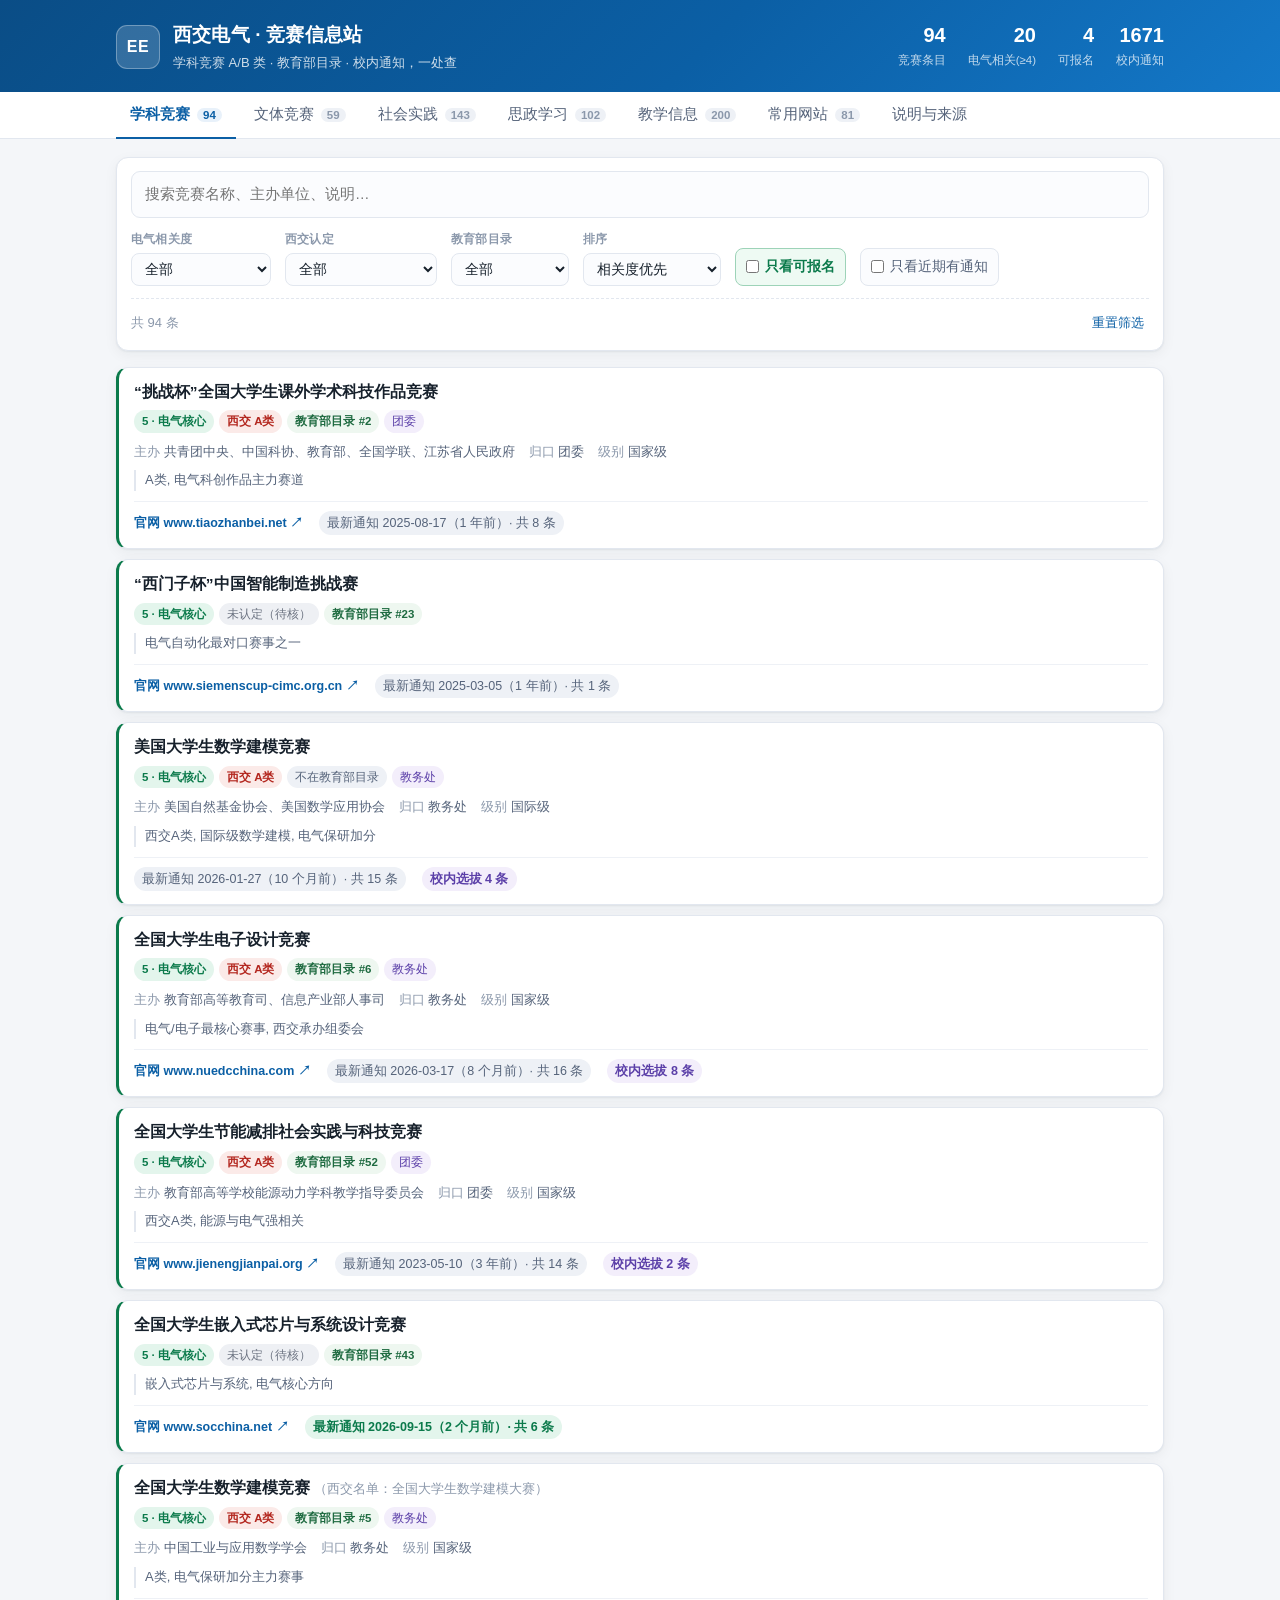
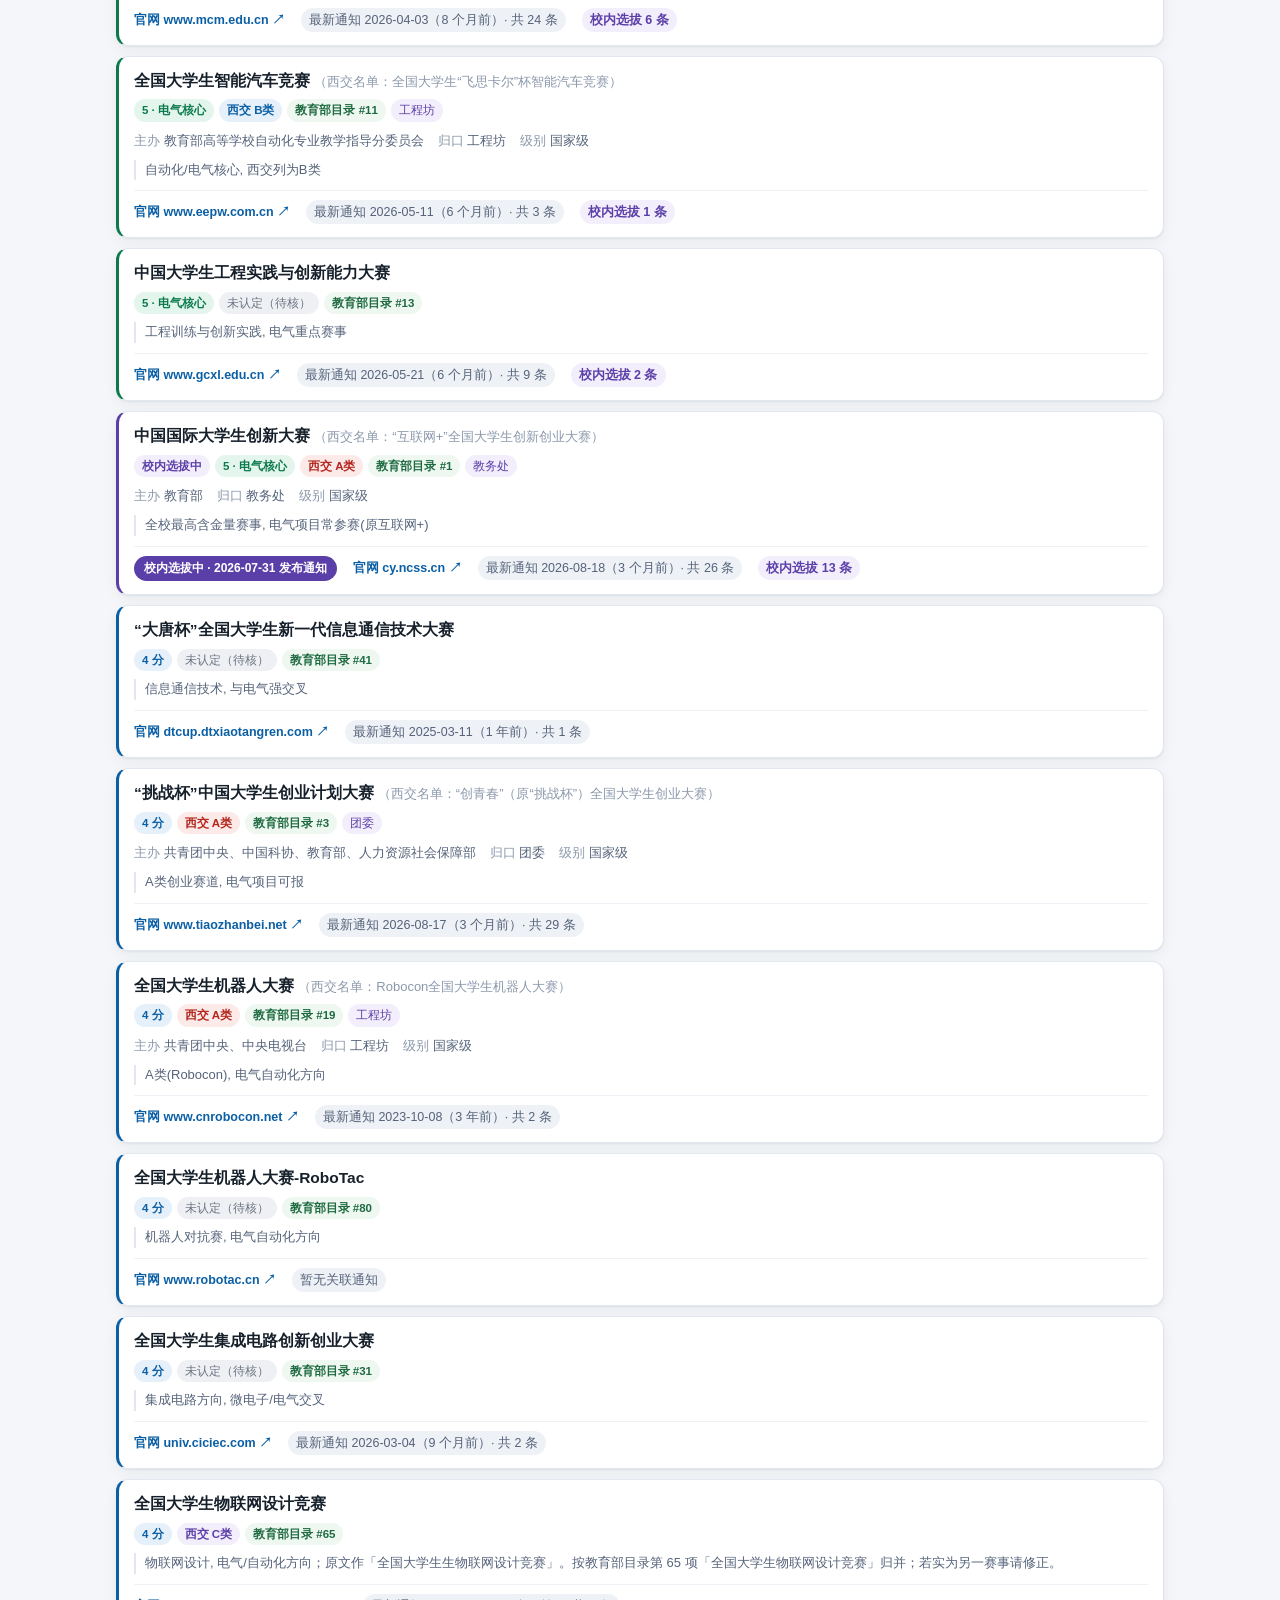
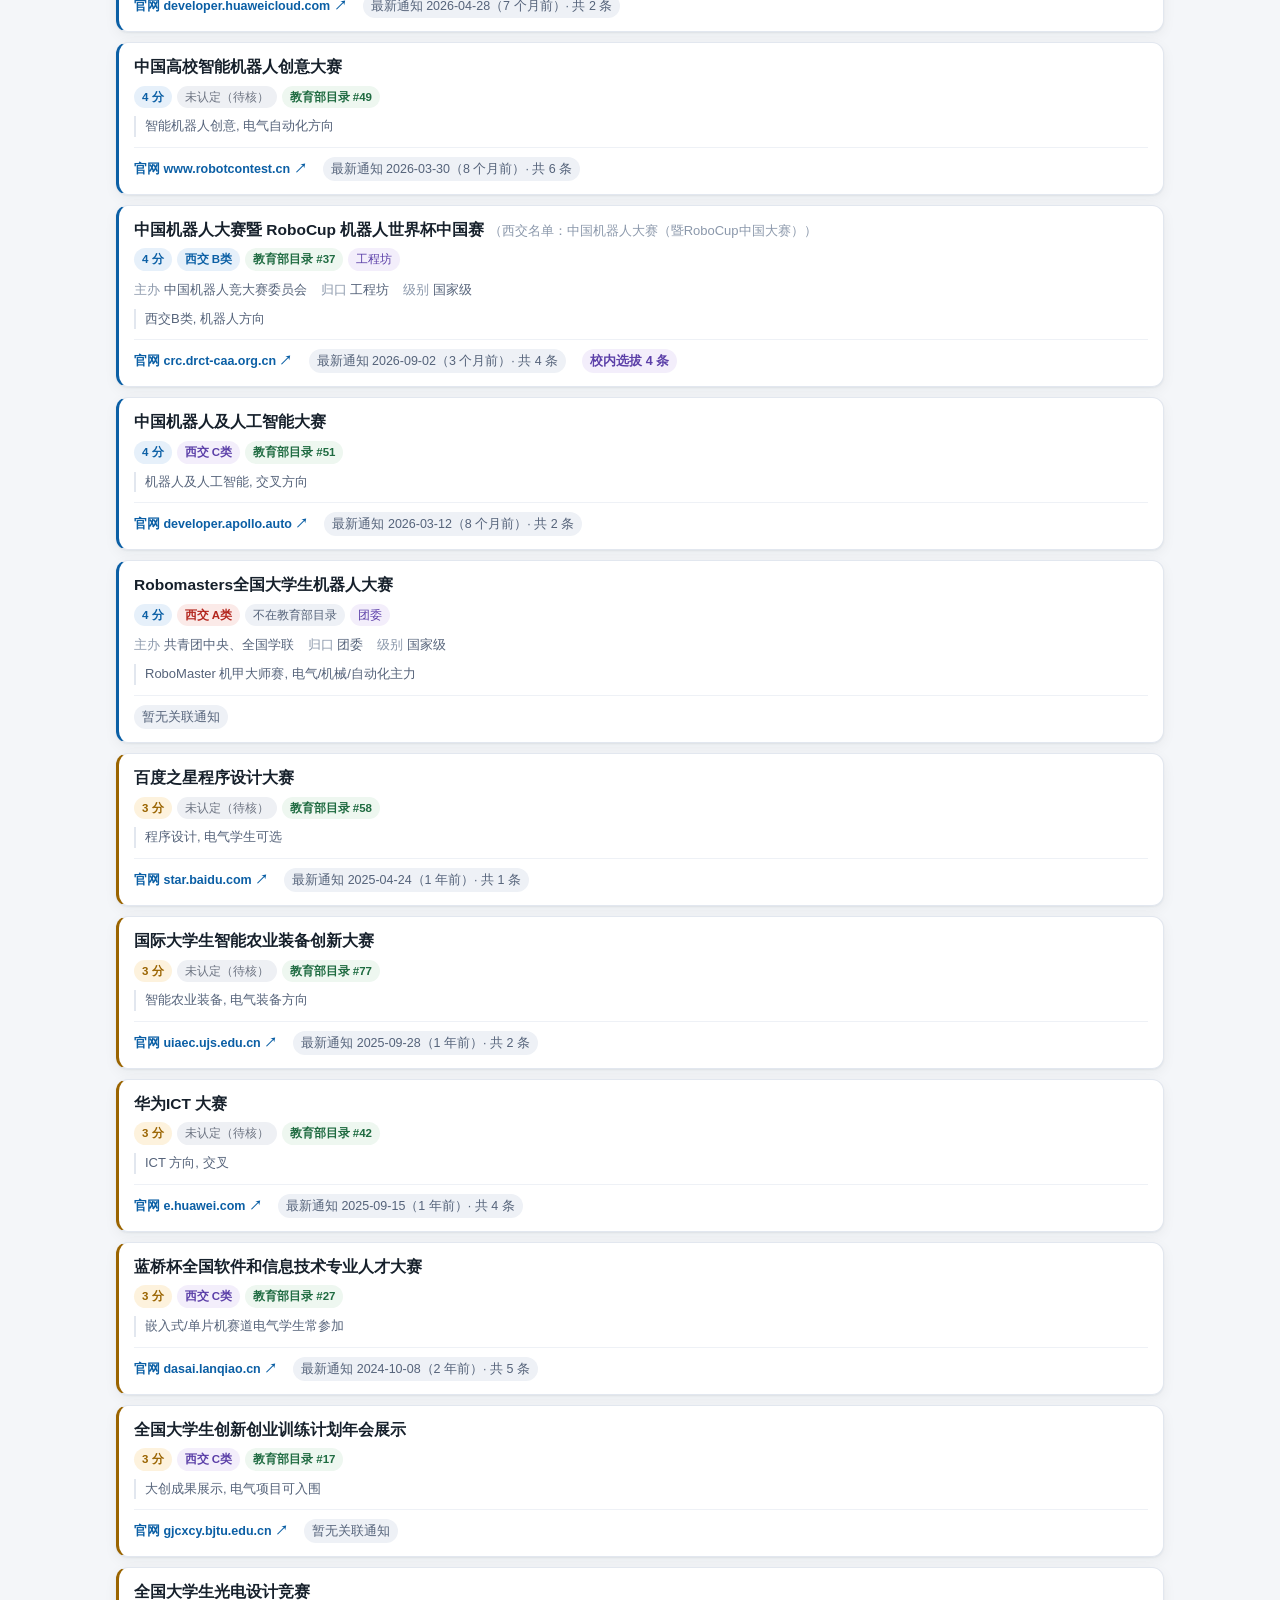
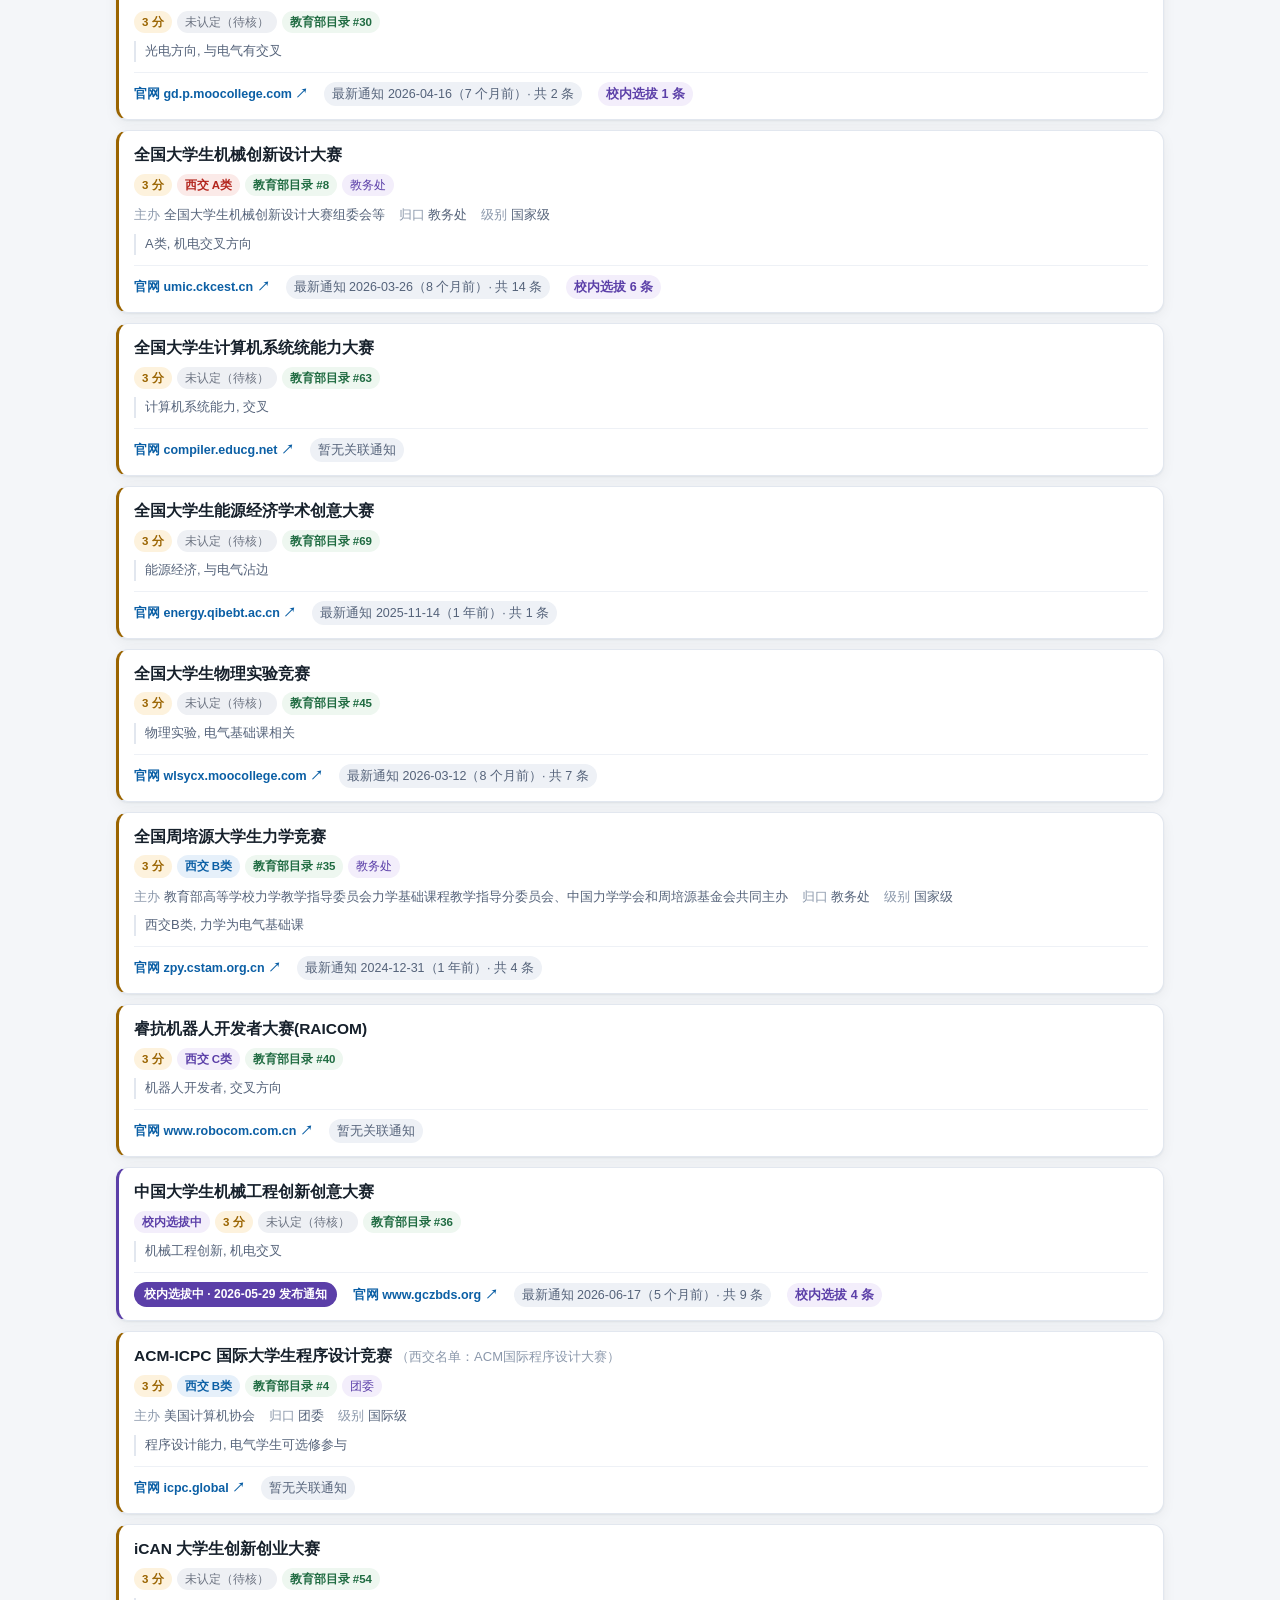
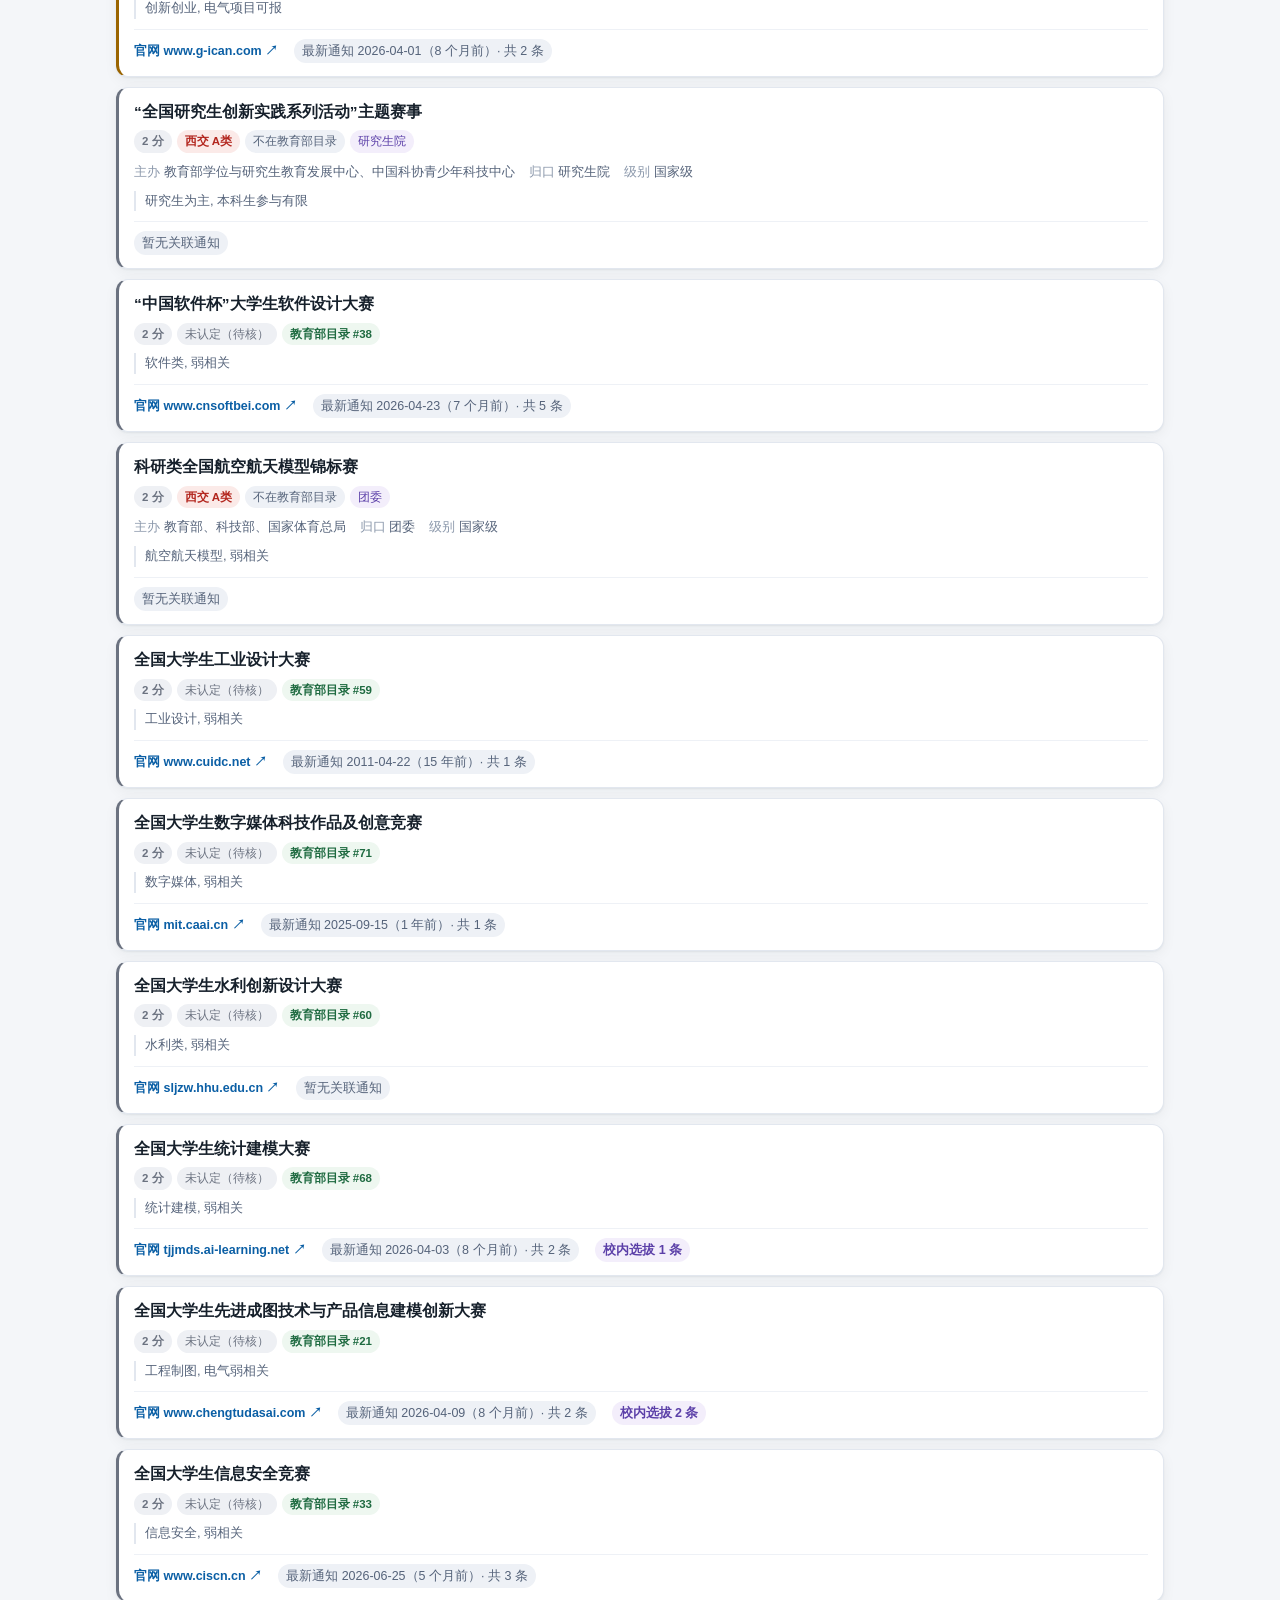
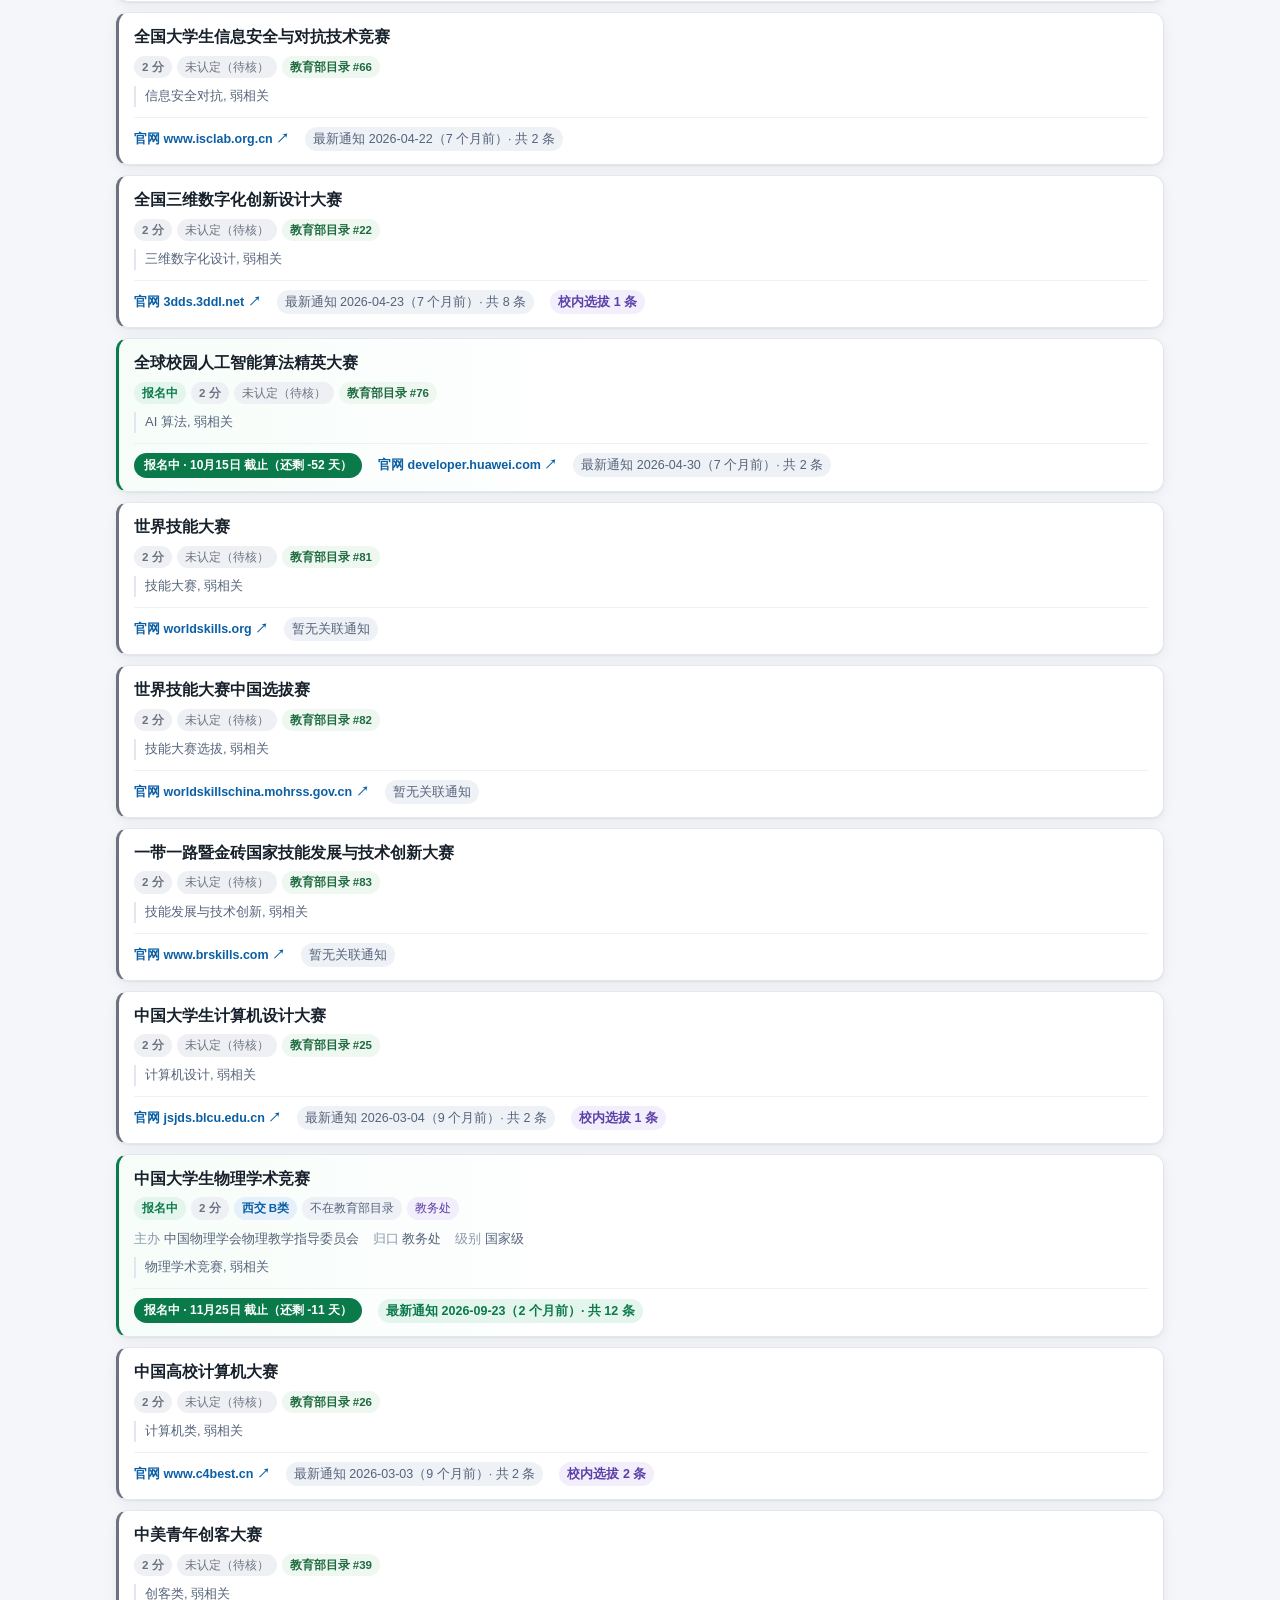
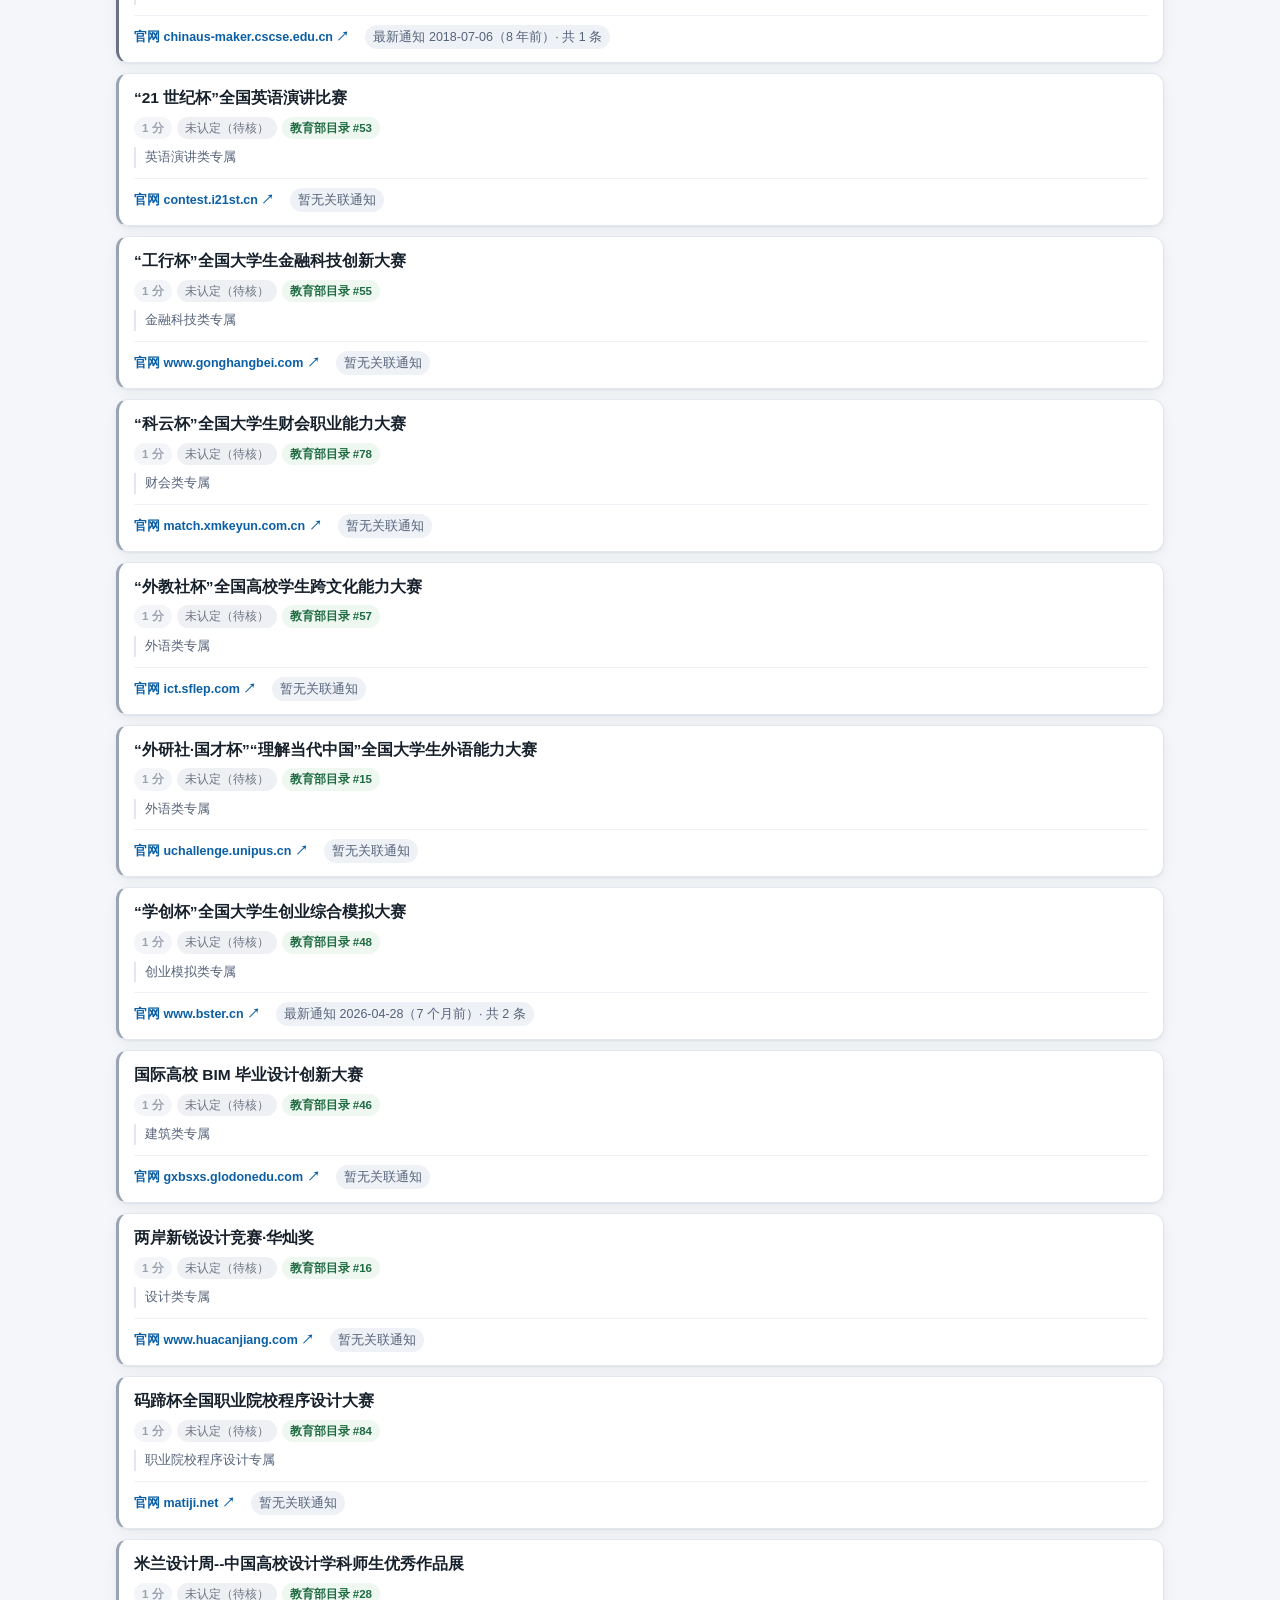
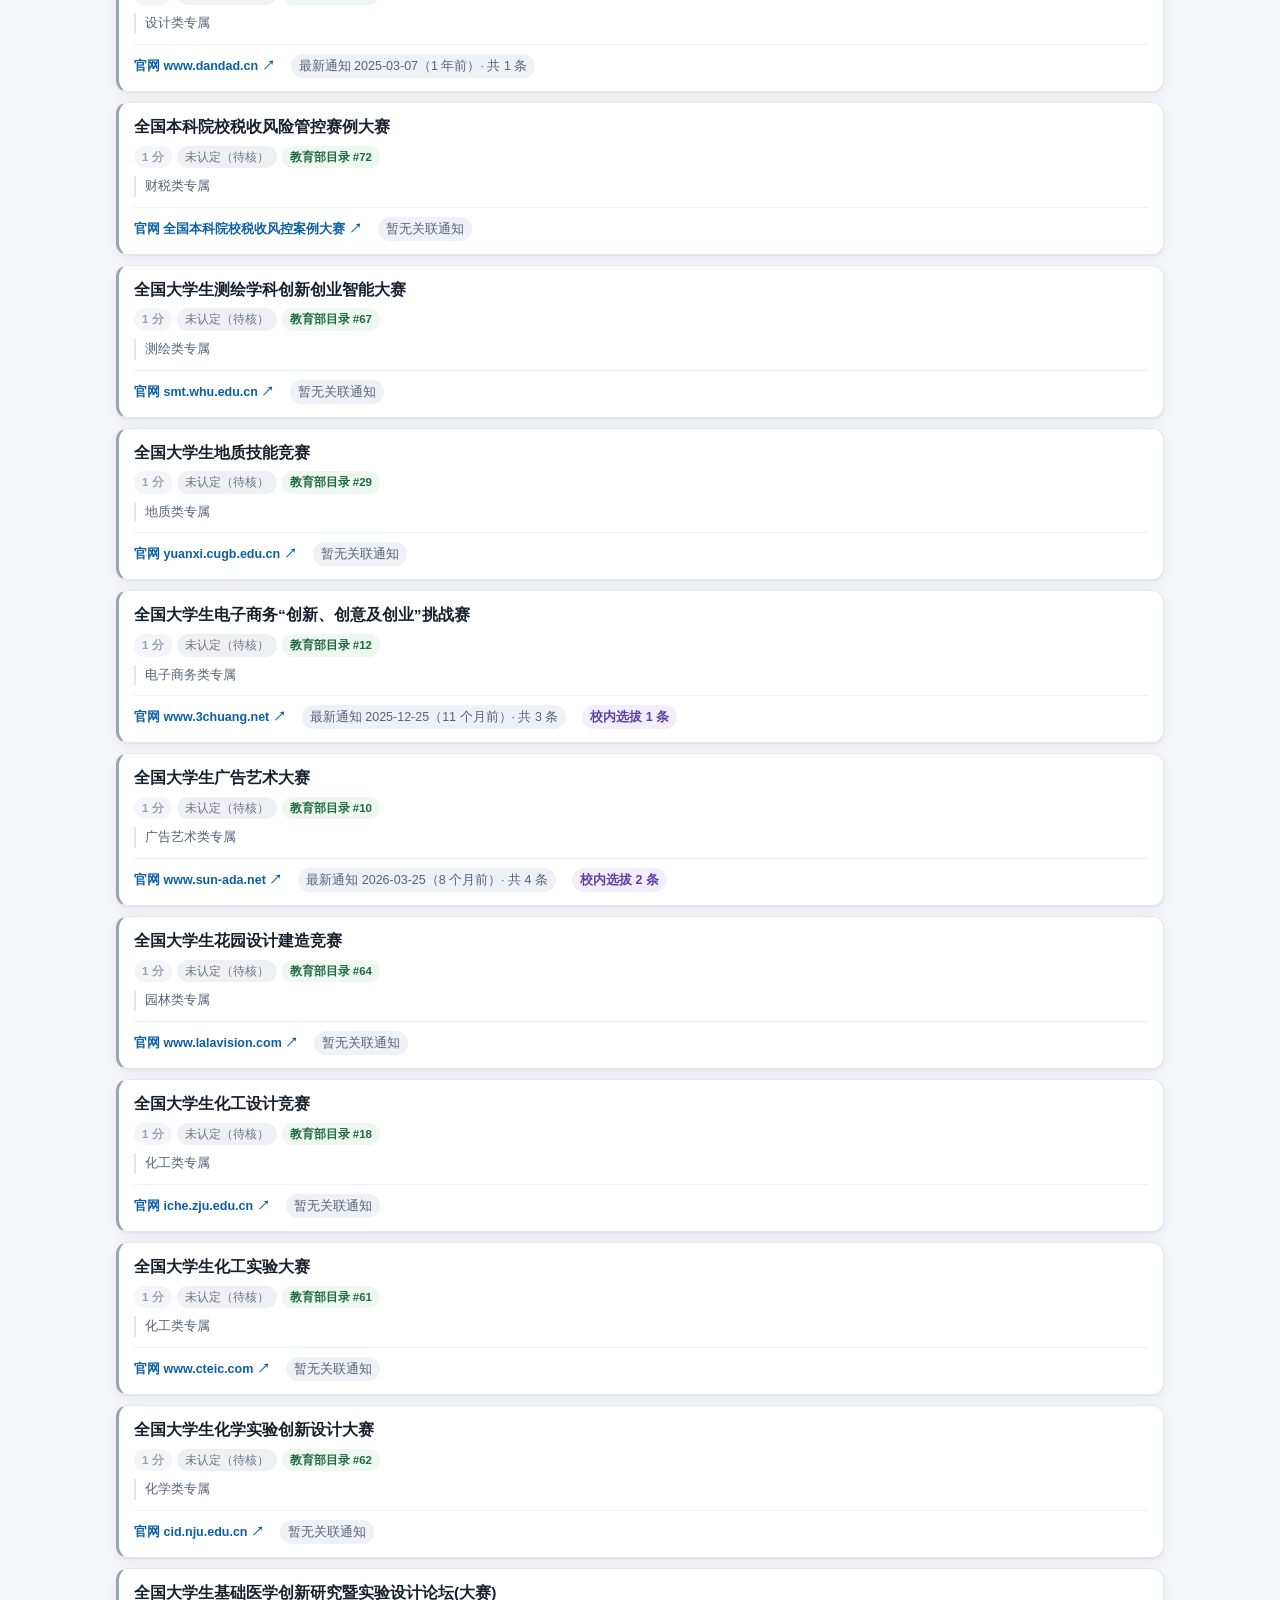
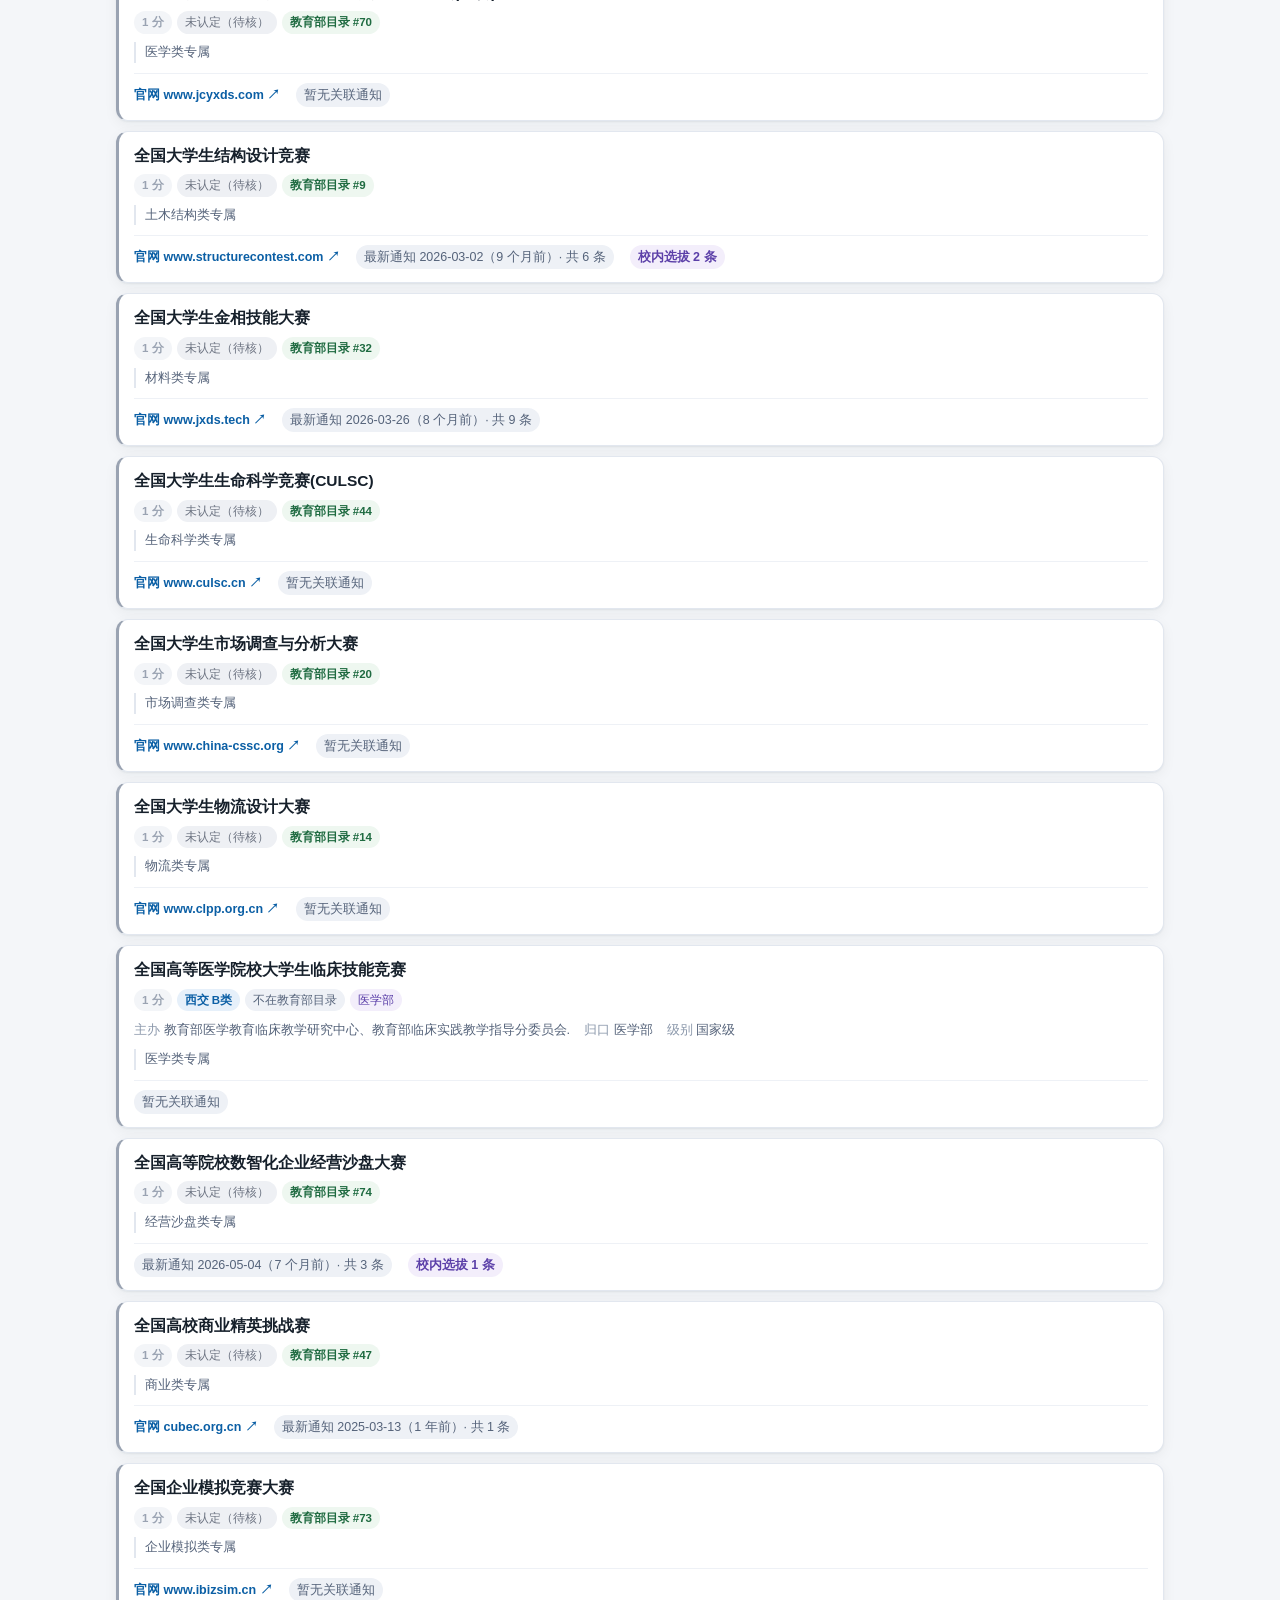
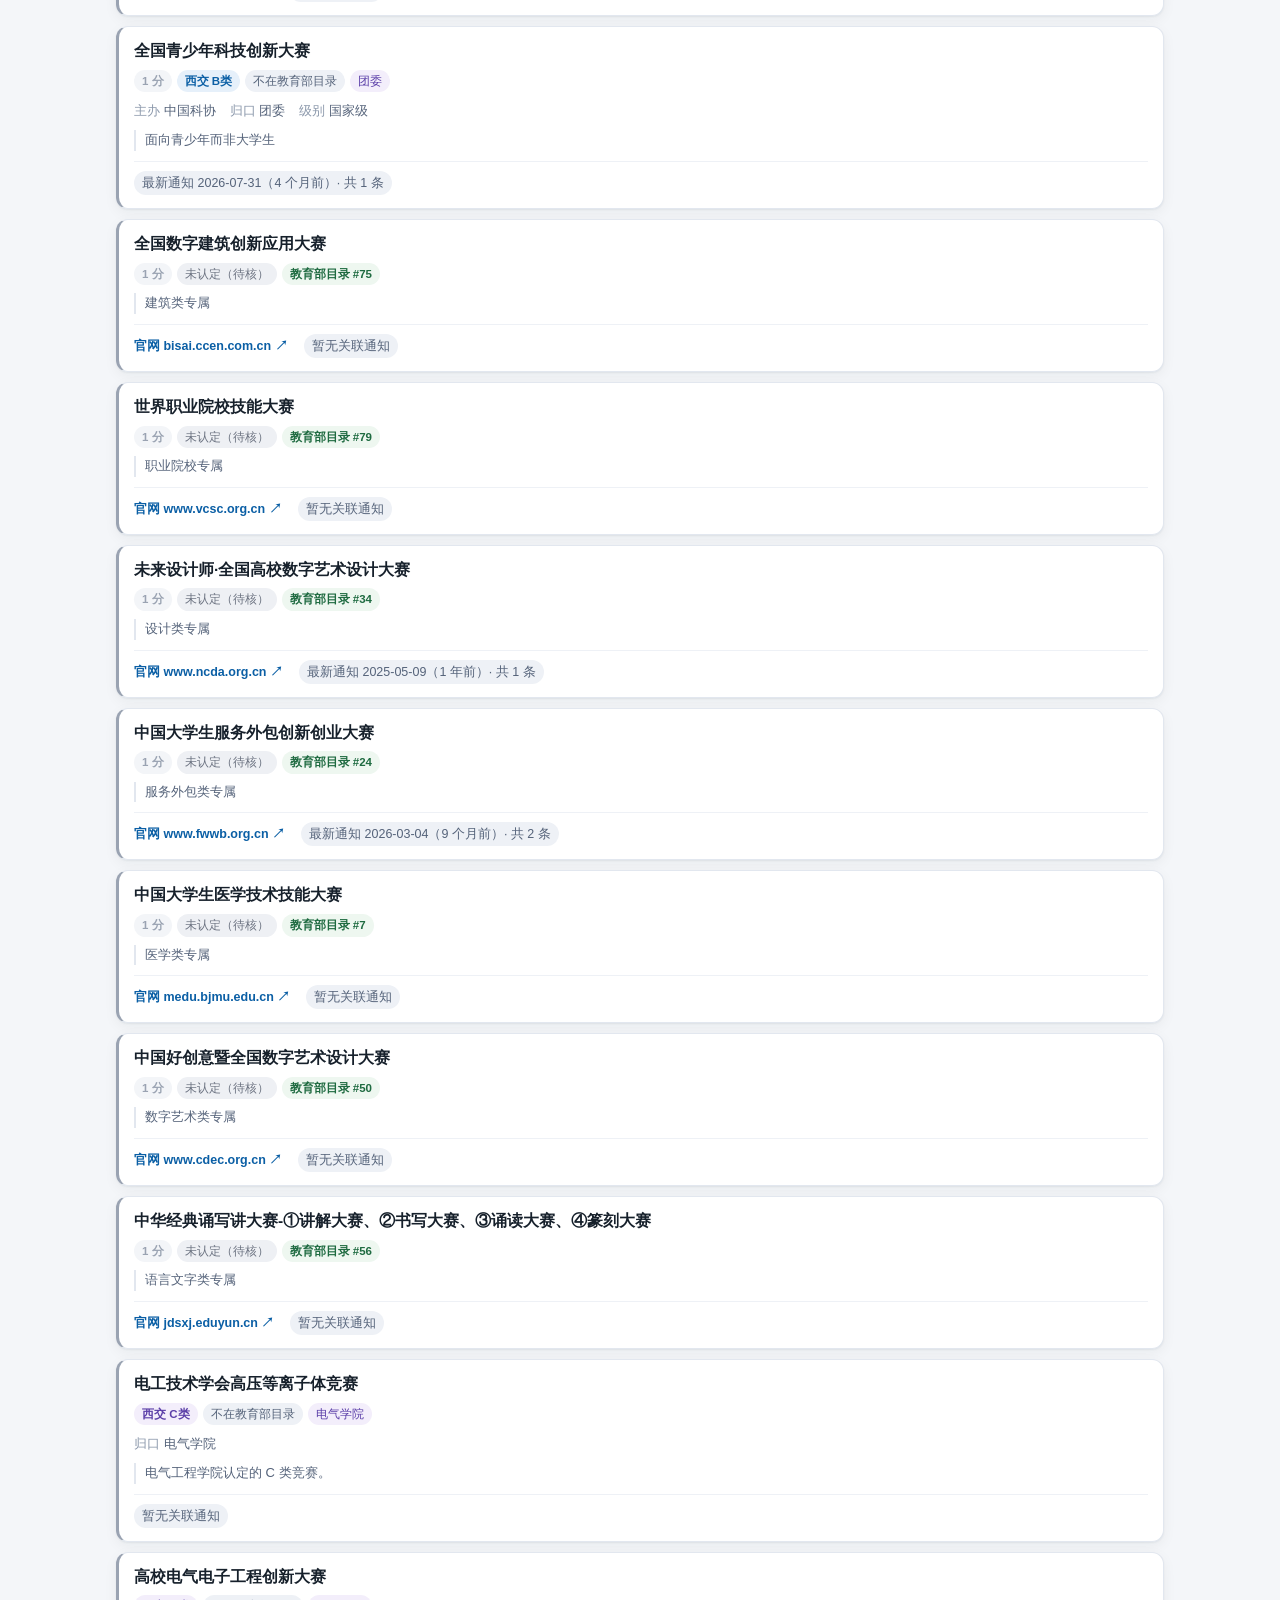
==== commit 6520866c: "站点按《综合素质测评》5 大类重构导航 依据: xsc.xjtu.edu.cn/info/1038/13333.htm 《西安交通大学本科生综合素质测评内容及评分标准》 它的评分维度正好对应 5 大类" ====
--- a/site/index.html
+++ b/site/index.html
@@ -24,9 +24,11 @@
 
 <nav class="tabs">
   <div class="wrap">
-    <button class="tab is-active" data-view="catalog">竞赛目录 <span class="pill" id="tabCountCat"></span></button>
-    <button class="tab" data-view="rhythm">年度节律 <span class="pill" id="tabCountRhythm"></span></button>
-    <button class="tab" data-view="notices">校内通知 <span class="pill" id="tabCountNotice"></span></button>
+    <button class="tab is-active" data-view="catalog">学科竞赛 <span class="pill" id="tabCountCat"></span></button>
+    <button class="tab" data-view="notices" data-group="文体竞赛">文体竞赛 <span class="pill" id="tabCountArt"></span></button>
+    <button class="tab" data-view="notices" data-group="社会实践">社会实践 <span class="pill" id="tabCountPractice"></span></button>
+    <button class="tab" data-view="notices" data-group="思政学习">思政学习 <span class="pill" id="tabCountIdeo"></span></button>
+    <button class="tab" data-view="notices" data-group="教学信息">教学信息 <span class="pill" id="tabCountTeach"></span></button>
     <button class="tab" data-view="links">常用网站 <span class="pill" id="tabCountLinks"></span></button>
     <button class="tab" data-view="about">说明与来源</button>
   </div>
@@ -104,10 +106,8 @@
 
     <div id="catList" class="cards"></div>
     <div id="catEmpty" class="empty" hidden>没有符合条件的竞赛，试试放宽筛选。</div>
-  </section>
-
-  <!-- ============ 年度节律 ============ -->
-  <section id="view-rhythm" class="view">
+    <!-- ---- 年度节律与日历(并入学科竞赛页) ---- -->
+  <section id="view-rhythm" class="rhythm-block">
 
     <div class="panel">
       <h2 class="panel-title">全校竞赛通知的月度分布</h2>
@@ -205,8 +205,11 @@
     <p class="hint" id="rhythmCaveat"></p>
   </section>
 
+</section>
+
   <!-- ============ 校内通知 ============ -->
   <section id="view-notices" class="view">
+    <h2 class="view-title" id="noticeTitle">全部通知</h2>
     <div class="toolbar">
       <div class="search-row">
         <input id="nq" type="search" placeholder="搜索通知标题…" autocomplete="off">
@@ -214,12 +217,24 @@
       </div>
       <div class="filter-row">
         <label class="field">
+          <span>信息类别</span>
+          <select id="nCat">
+            <option value="">全部类别</option>
+            <option value="学科竞赛">学科竞赛</option>
+            <option value="等级考试">等级考试</option>
+            <option value="文体竞赛">文体竞赛</option>
+            <option value="社会实践">社会实践</option>
+            <option value="思政学习">思政学习</option>
+            <option value="教学信息">教学信息</option>
+          </select>
+        </label>
+        <label class="field">
           <span>范围</span>
           <select id="nScope">
+            <option value="">不限</option>
             <option value="competition">只看竞赛相关</option>
             <option value="campus">只看校内选拔 / 校赛</option>
             <option value="deadline">只看有截止时间</option>
-            <option value="">全部通知（含行政/教学）</option>
             <option value="matched">仅已关联竞赛</option>
             <option value="unmatched">仅未关联</option>
           </select>
--- a/site/style.css
+++ b/site/style.css
@@ -353,6 +353,20 @@
 @media (max-width: 640px) {
   .link-grid { grid-template-columns: 1fr; }
 }
+
+/* ---------------- 视图标题 / 嵌入块 ---------------- */
+.view-title {
+  margin: 0 0 14px; font-size: 17px; font-weight: 650;
+  padding-bottom: 10px; border-bottom: 2px solid var(--line);
+}
+/* 年度节律现在是「学科竞赛」页里的一段, 不再是独立视图 */
+.rhythm-block {
+  display: block; margin-top: 36px;
+  padding-top: 10px; border-top: 2px solid var(--line);
+}
+
+/* 导航变多后允许换行, 比横向滚动更好用 */
+.tabs .wrap { flex-wrap: wrap; overflow: visible; }
 
 /* ---------------- drawer ---------------- */
 .overlay {
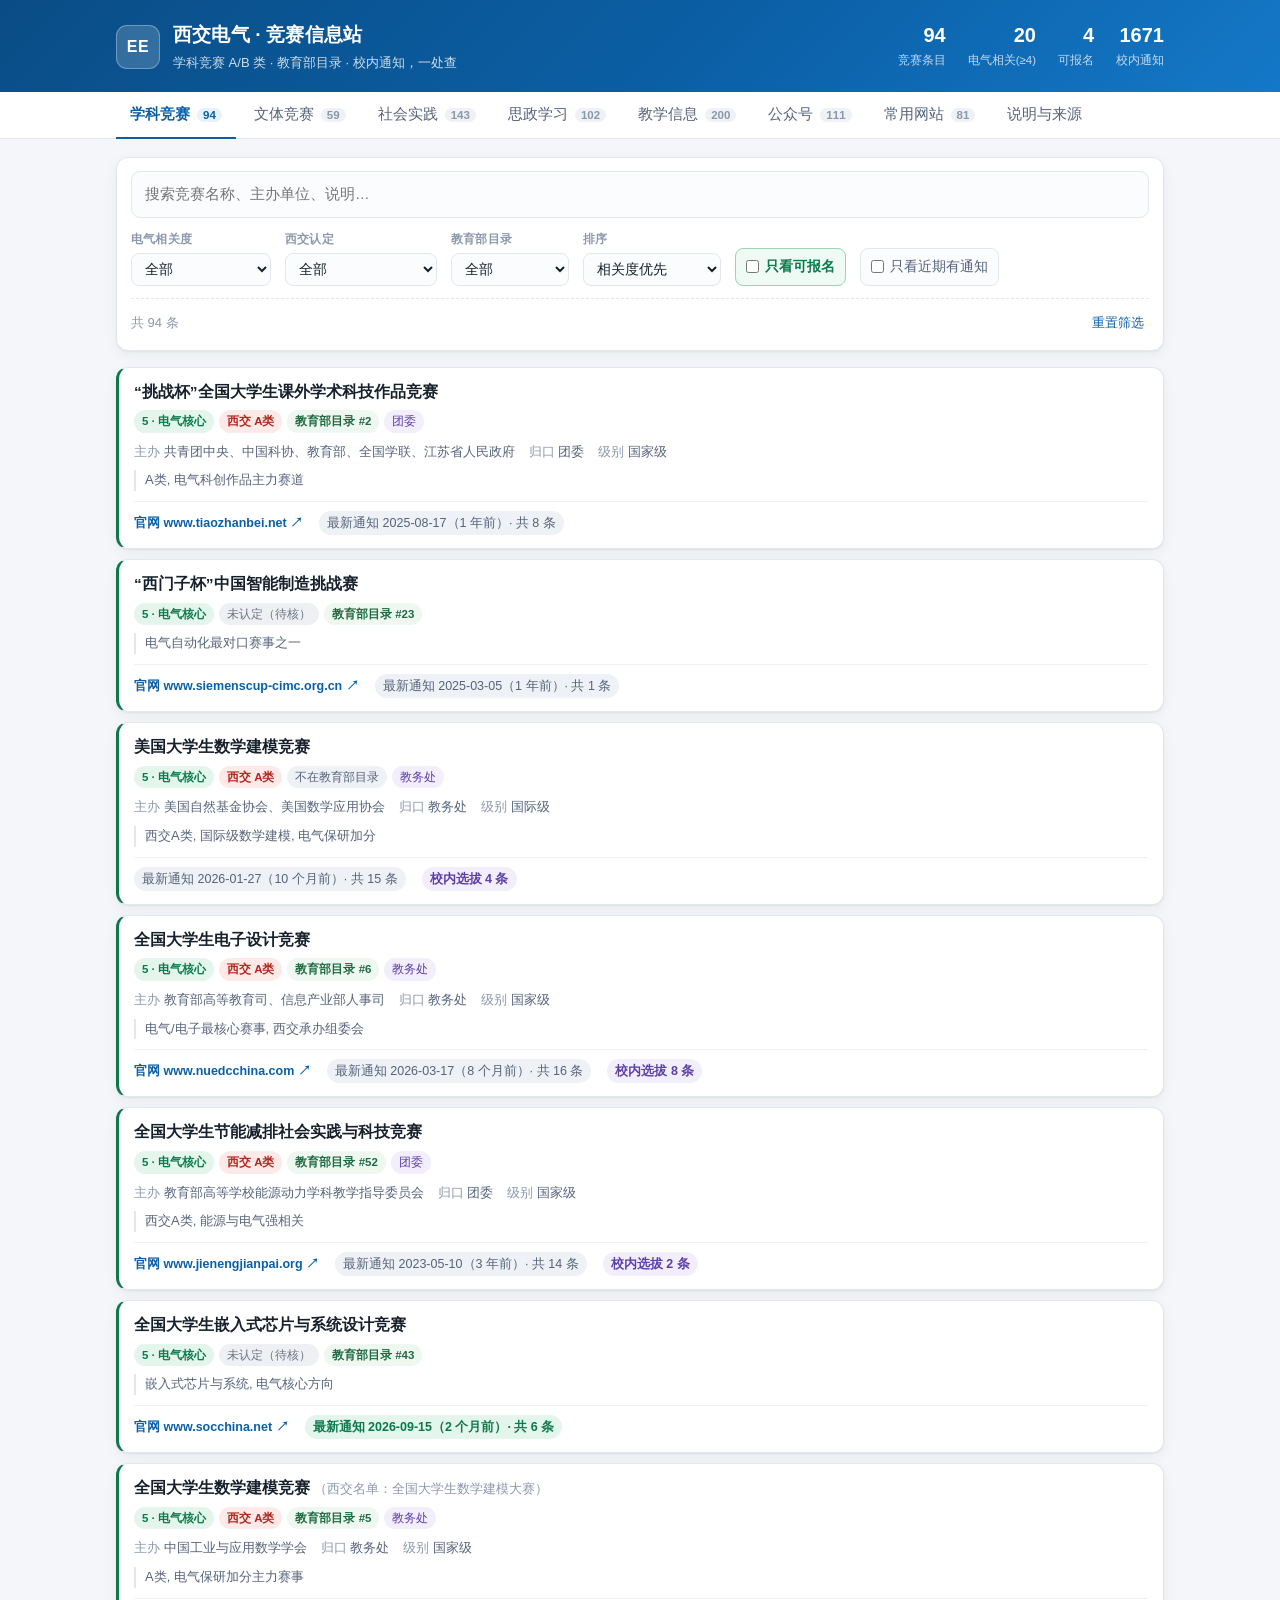
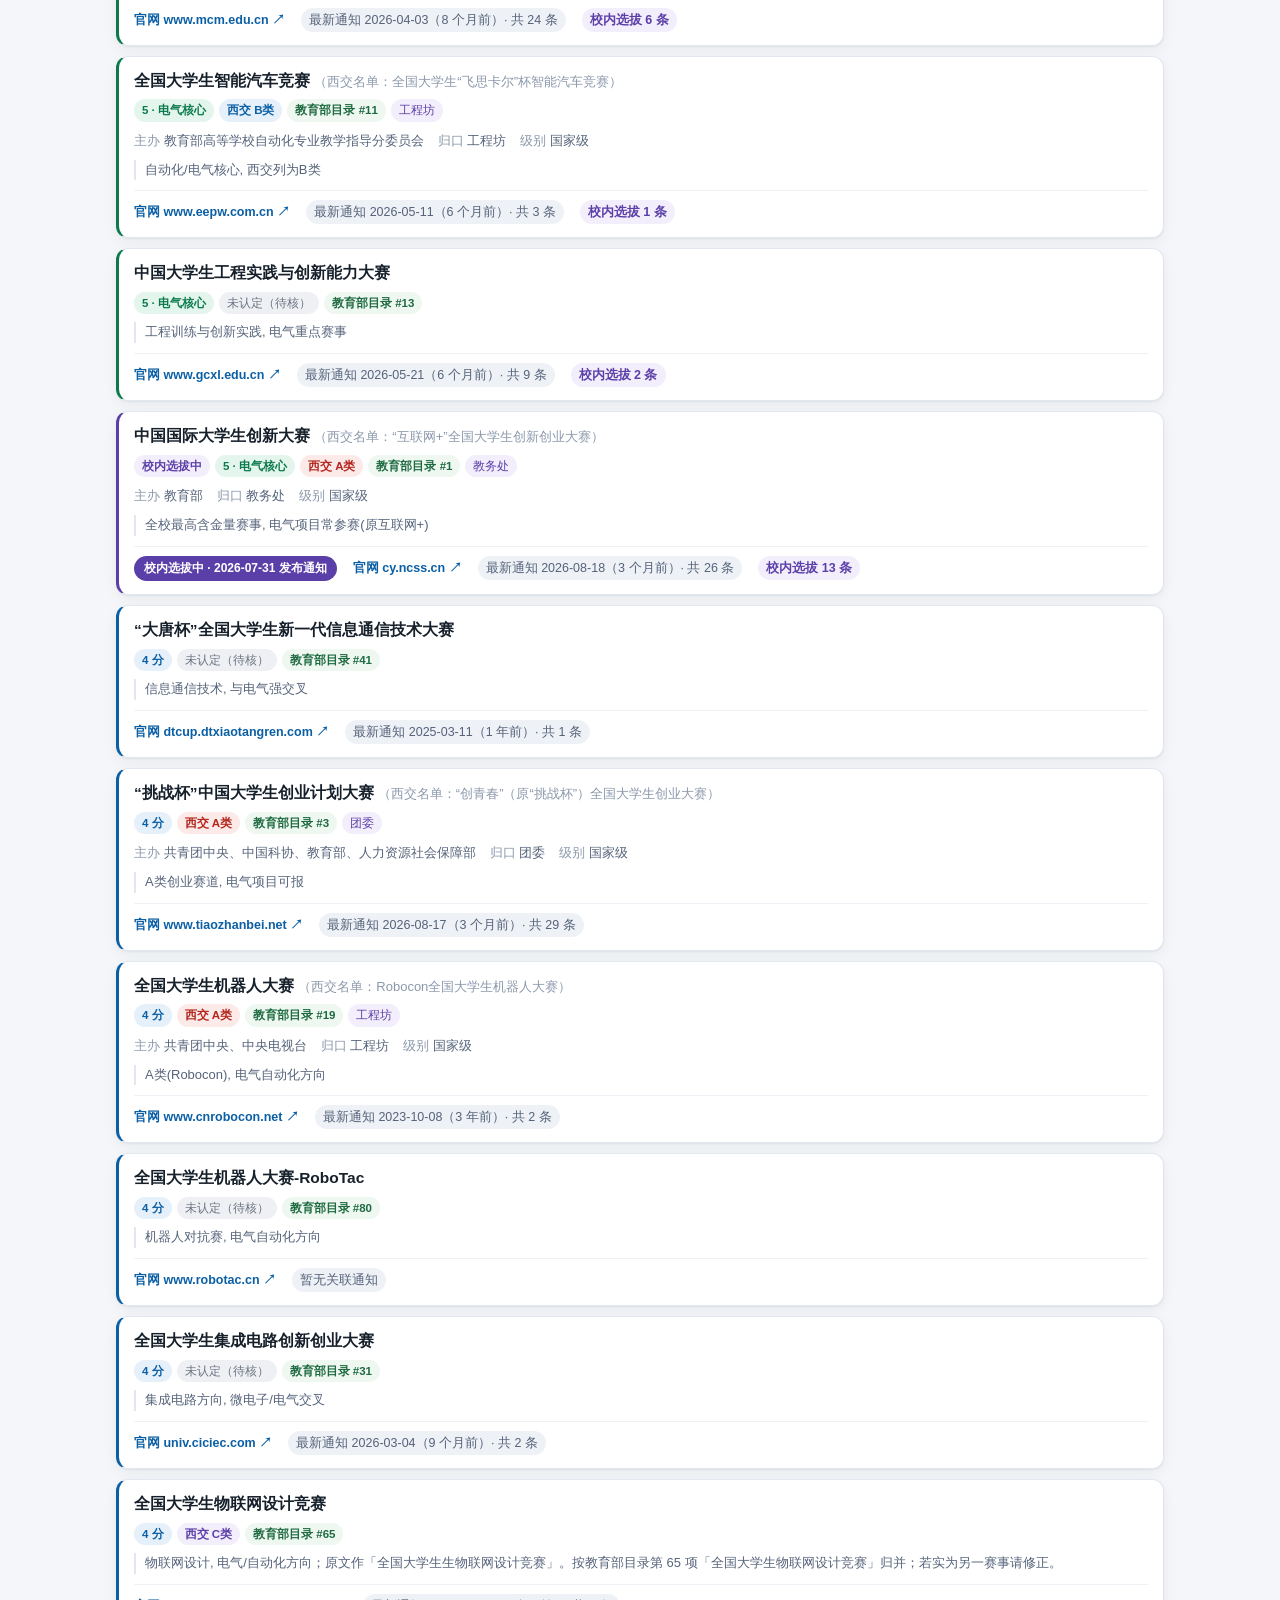
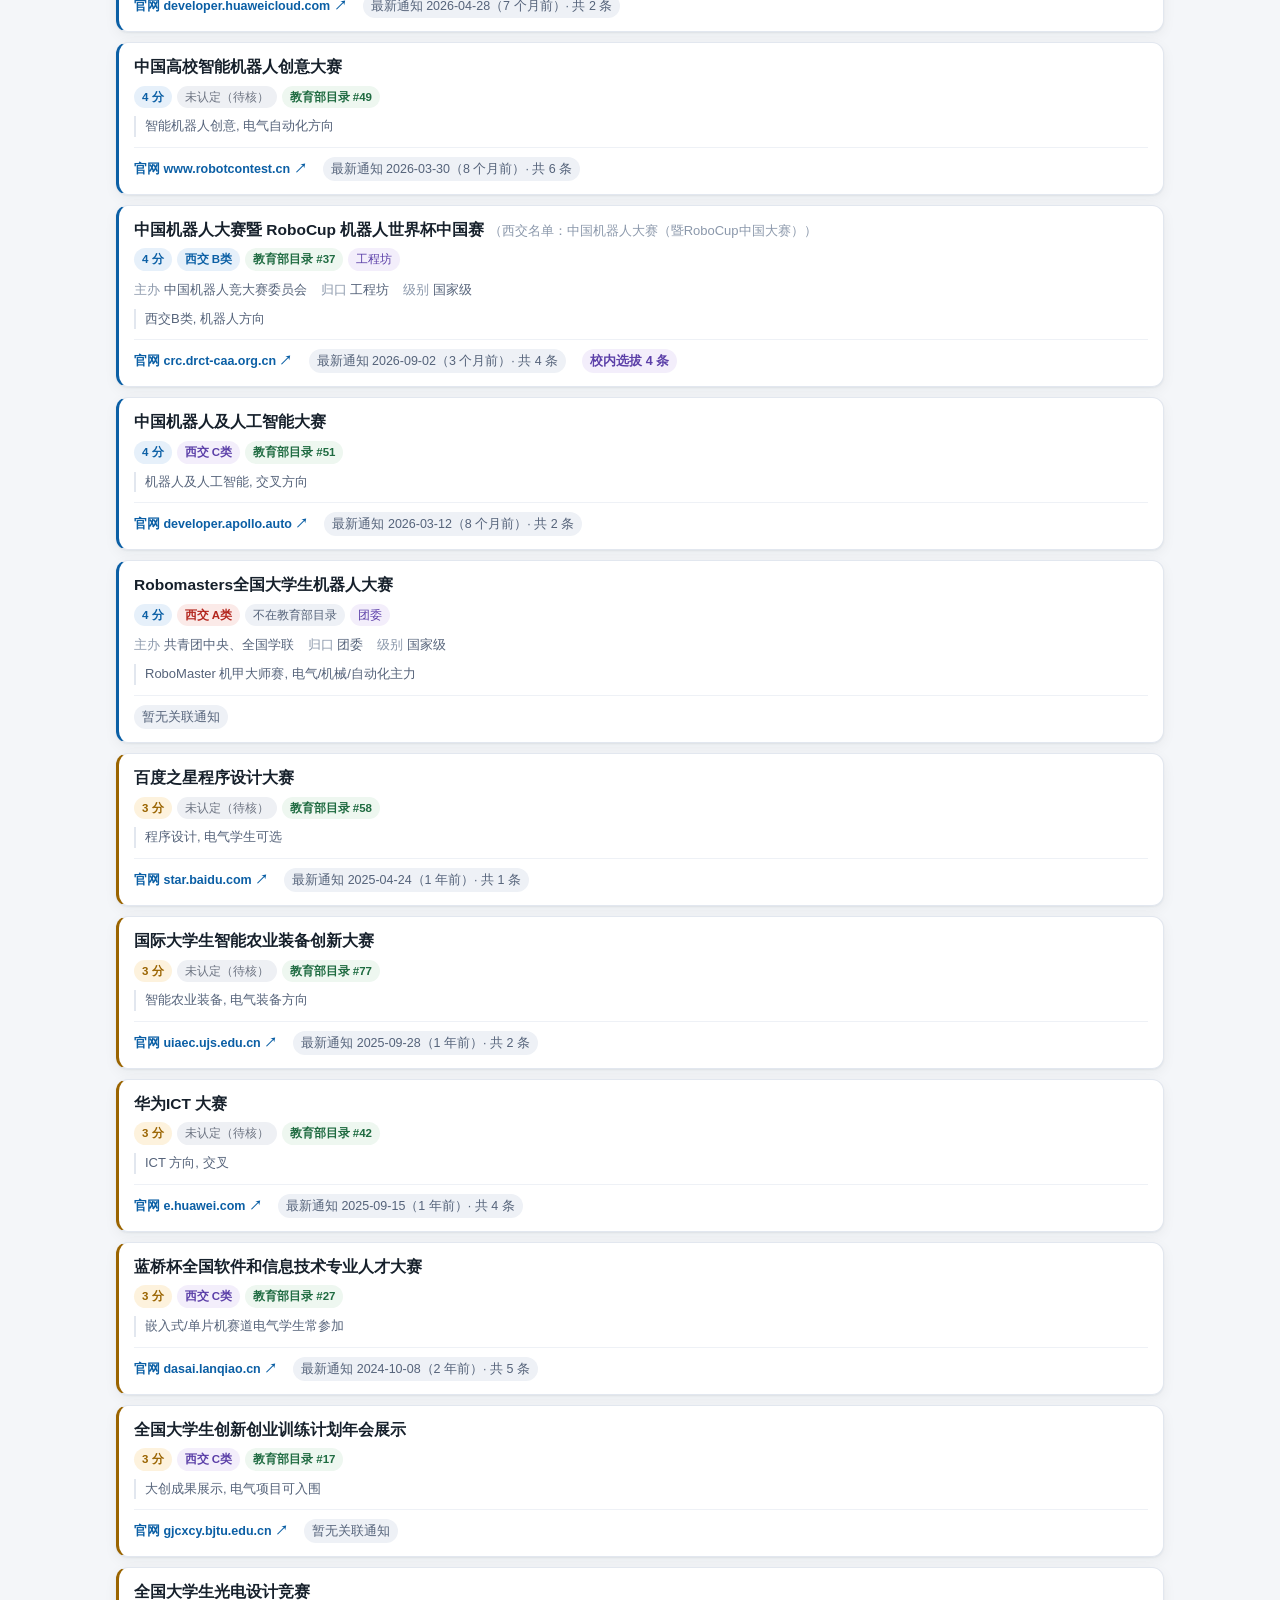
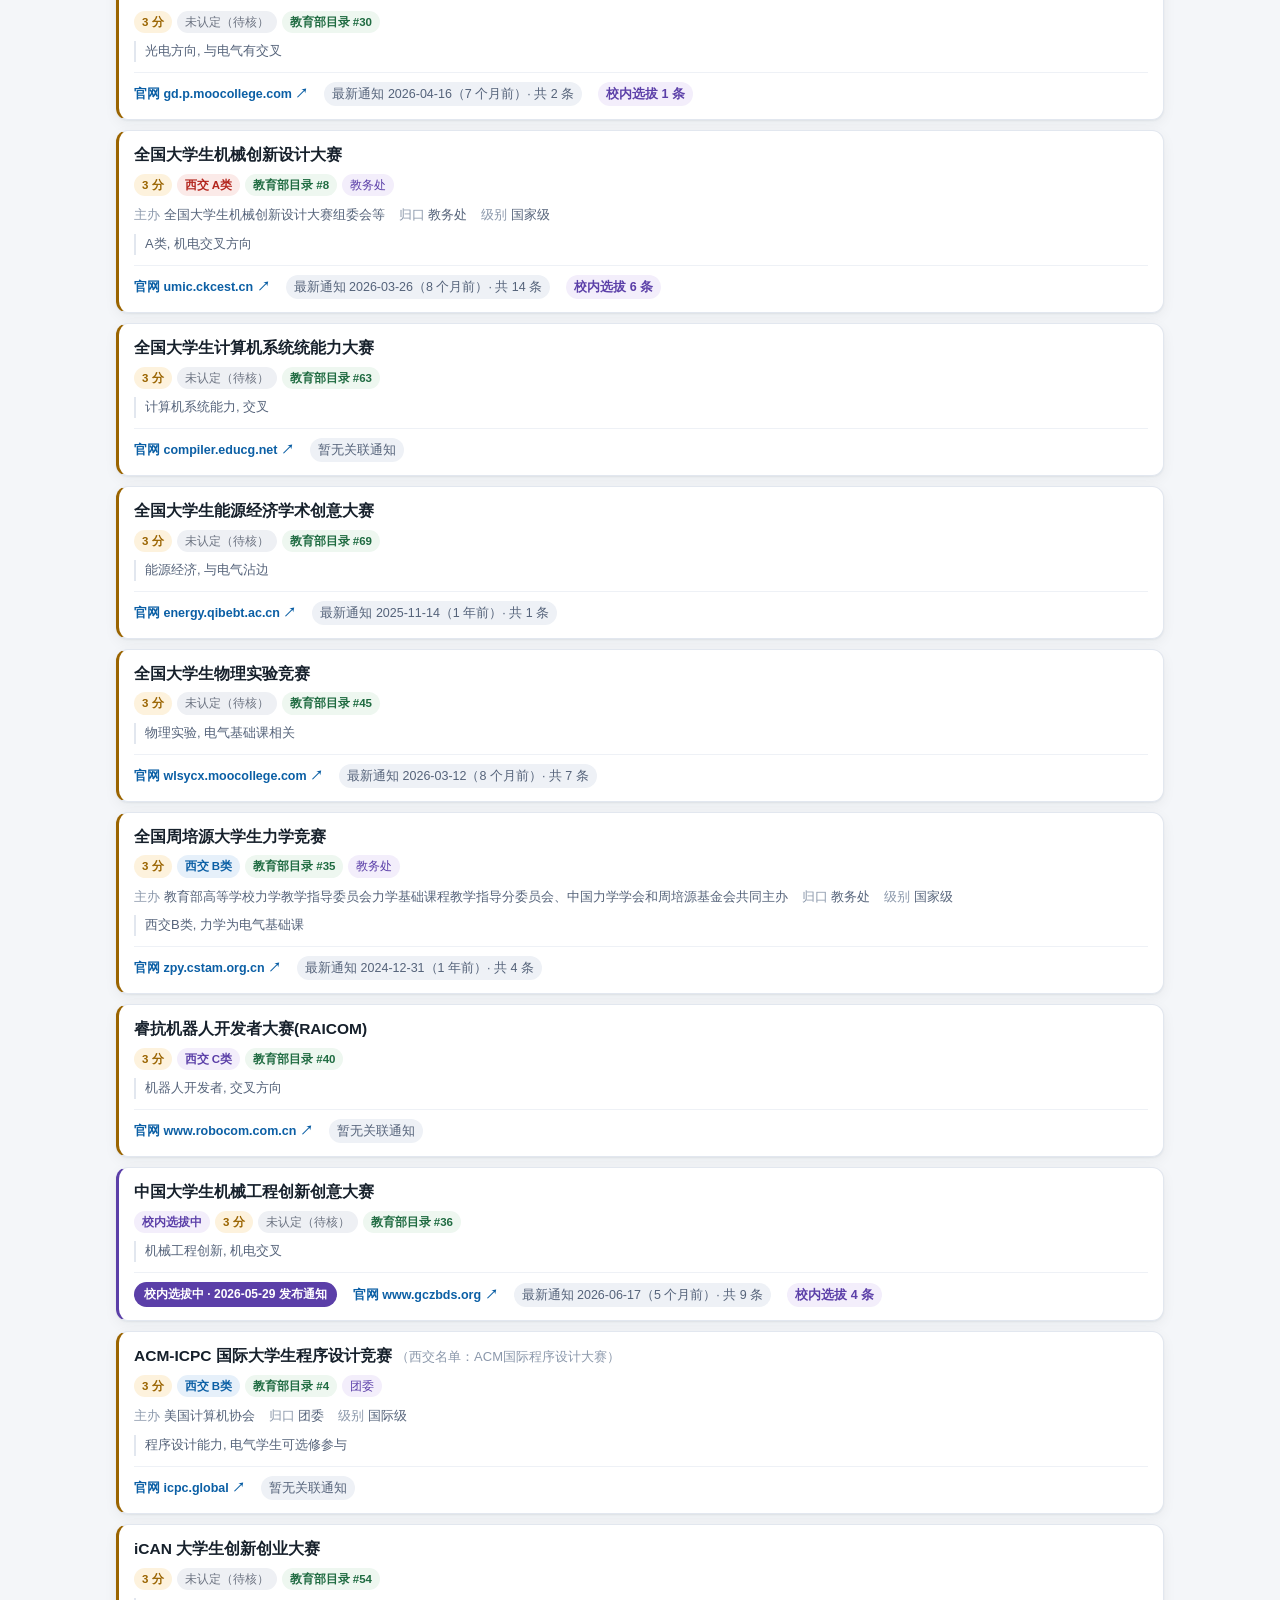
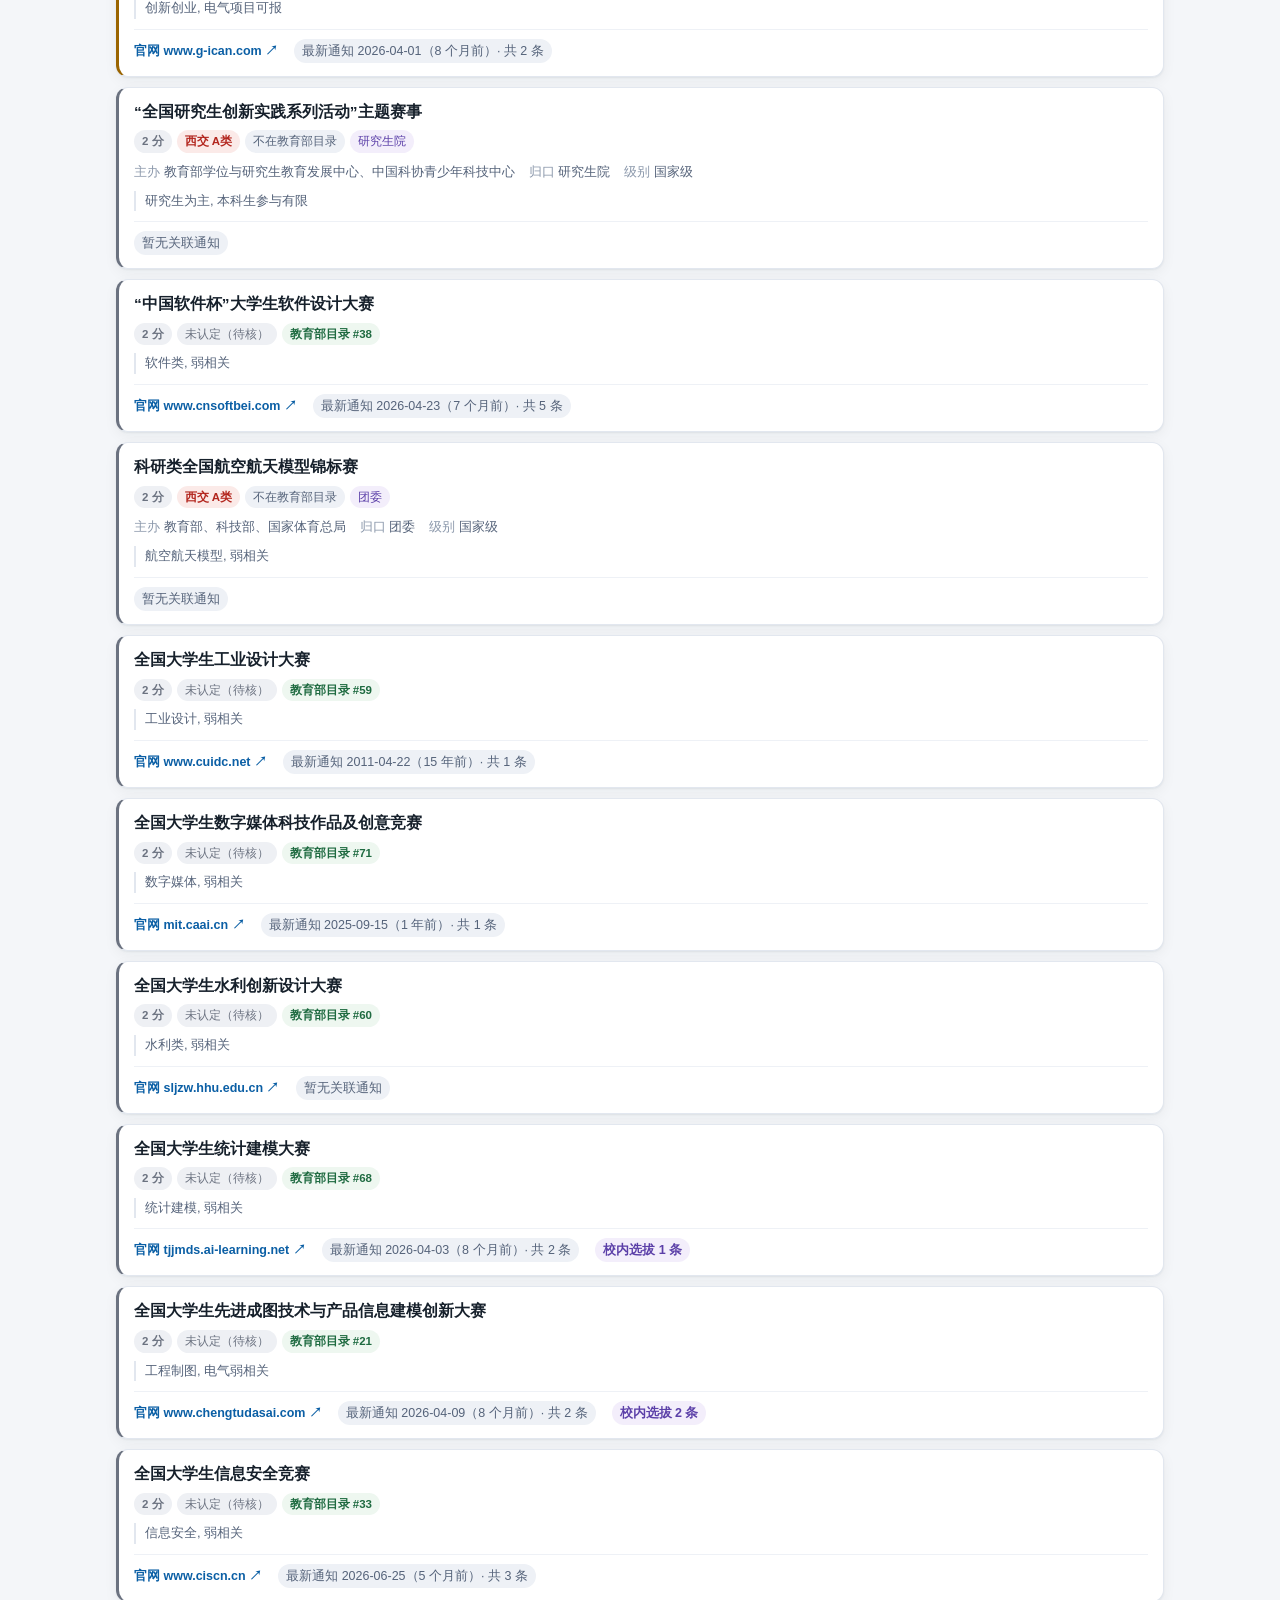
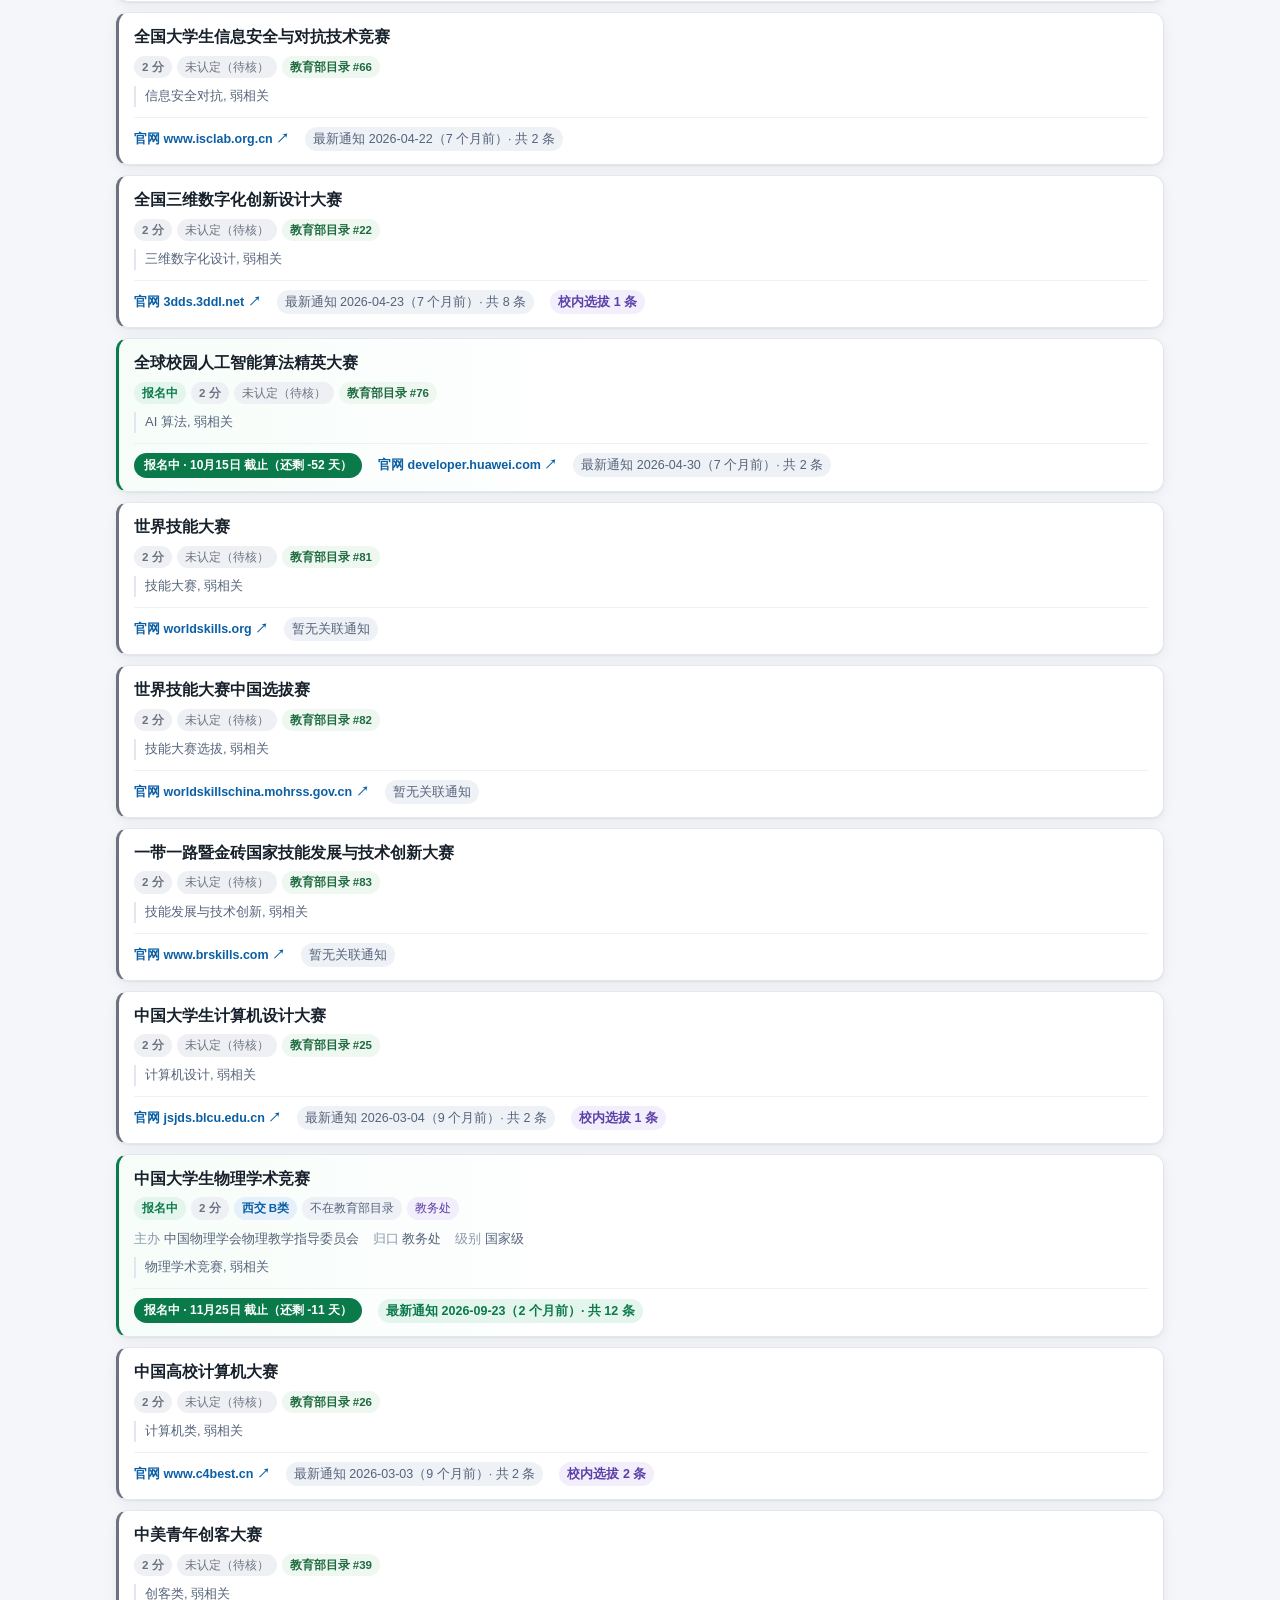
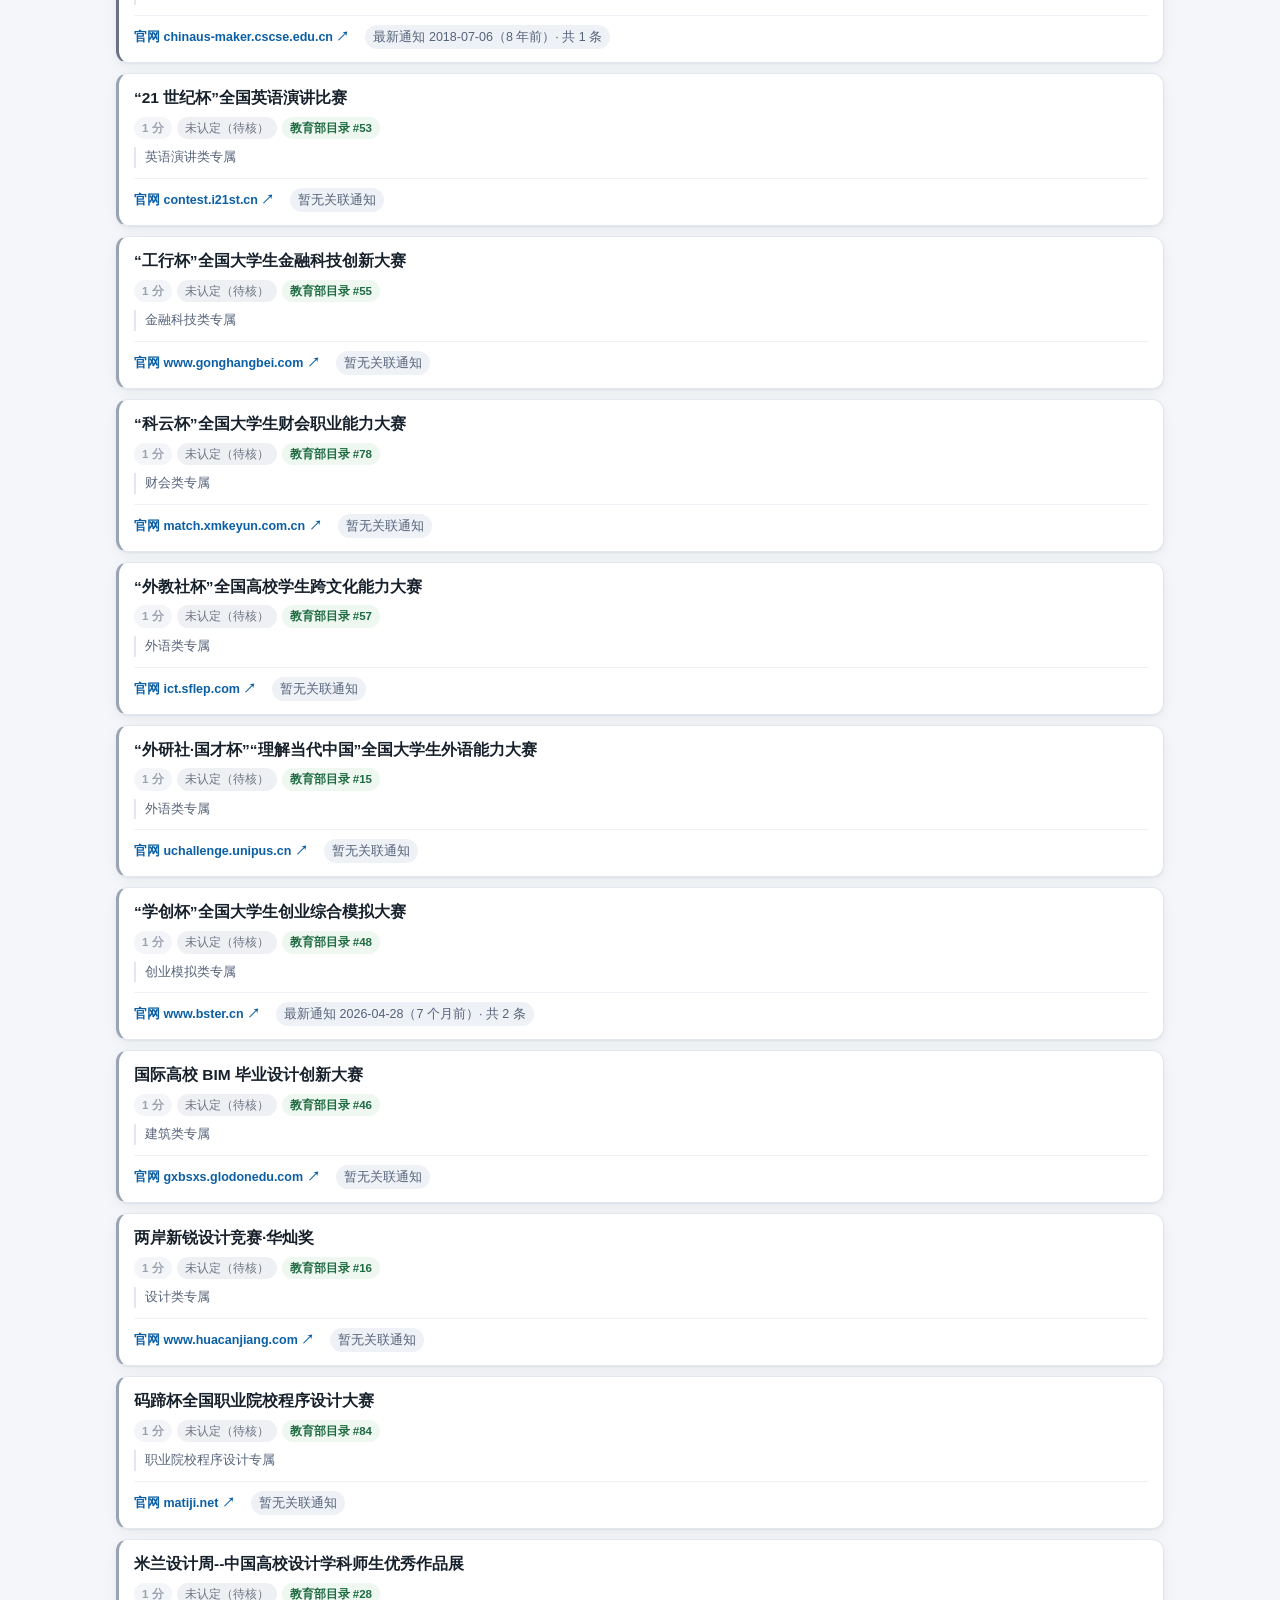
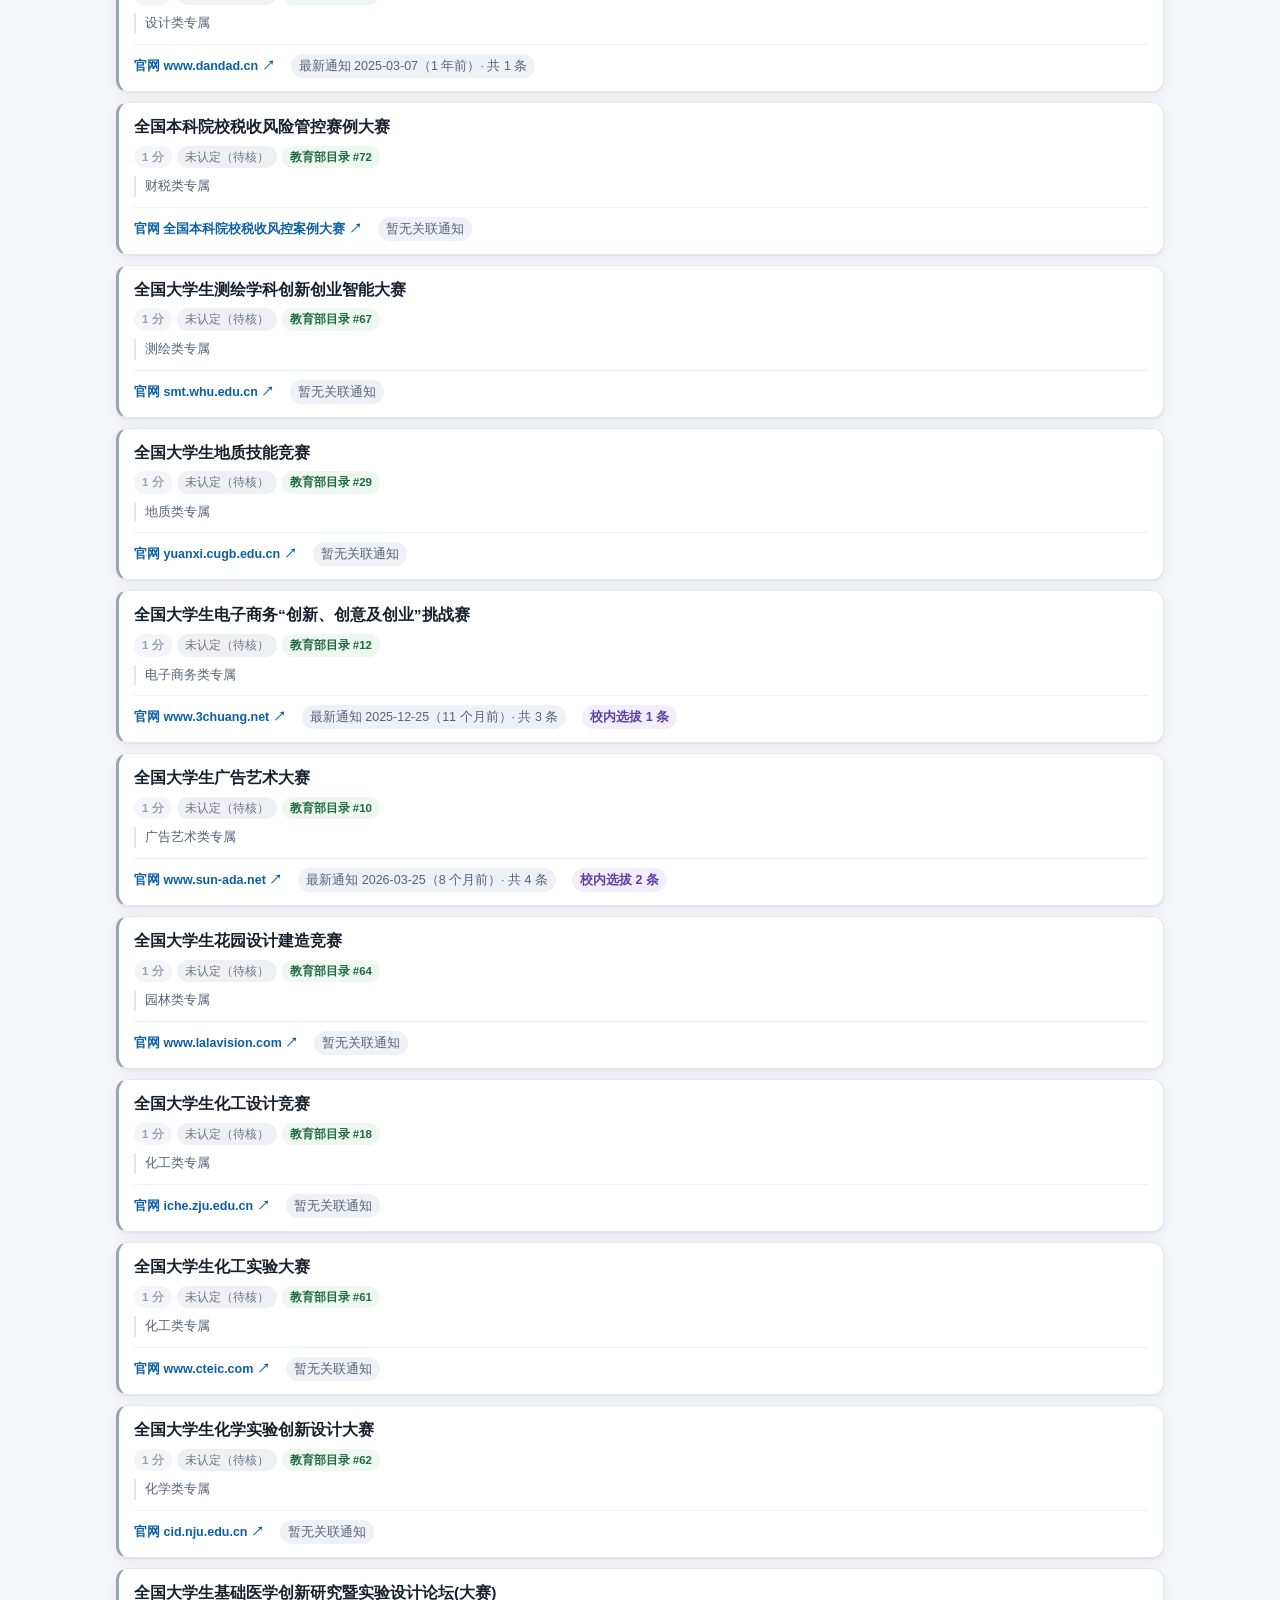
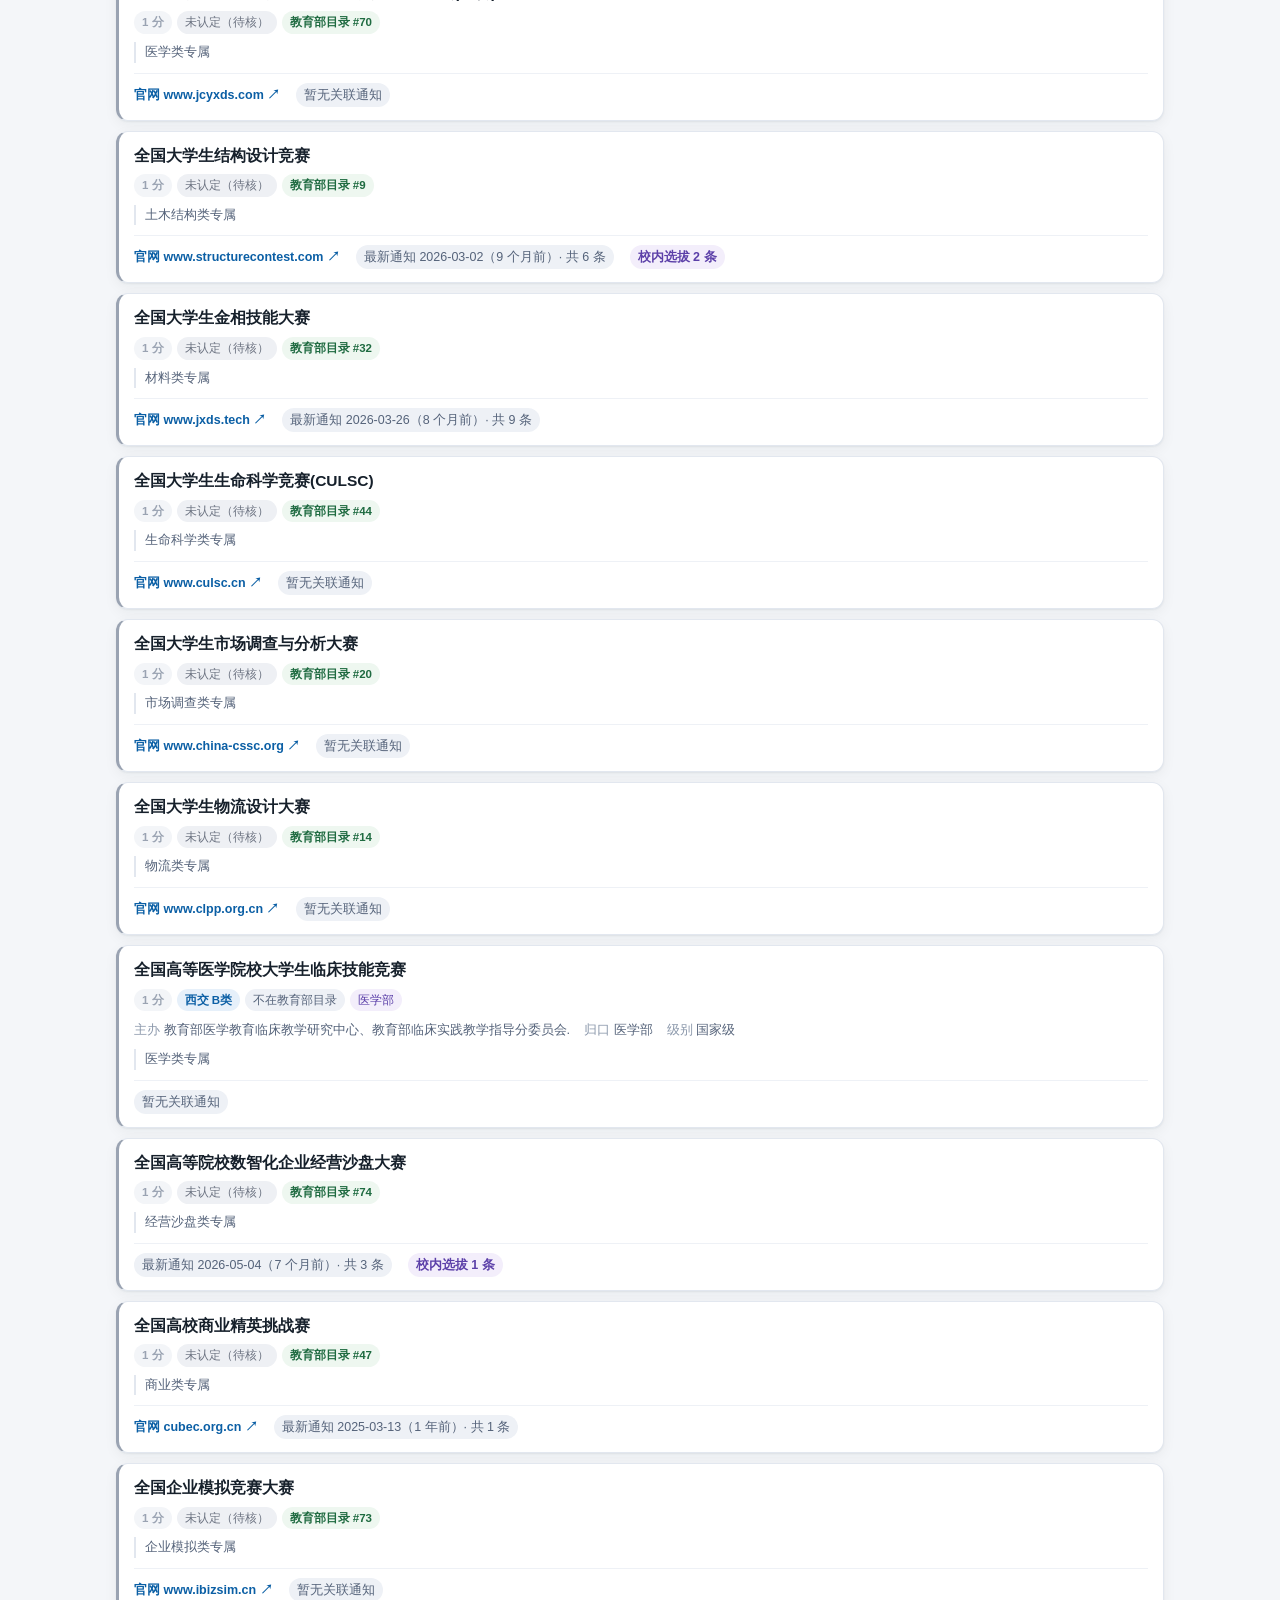
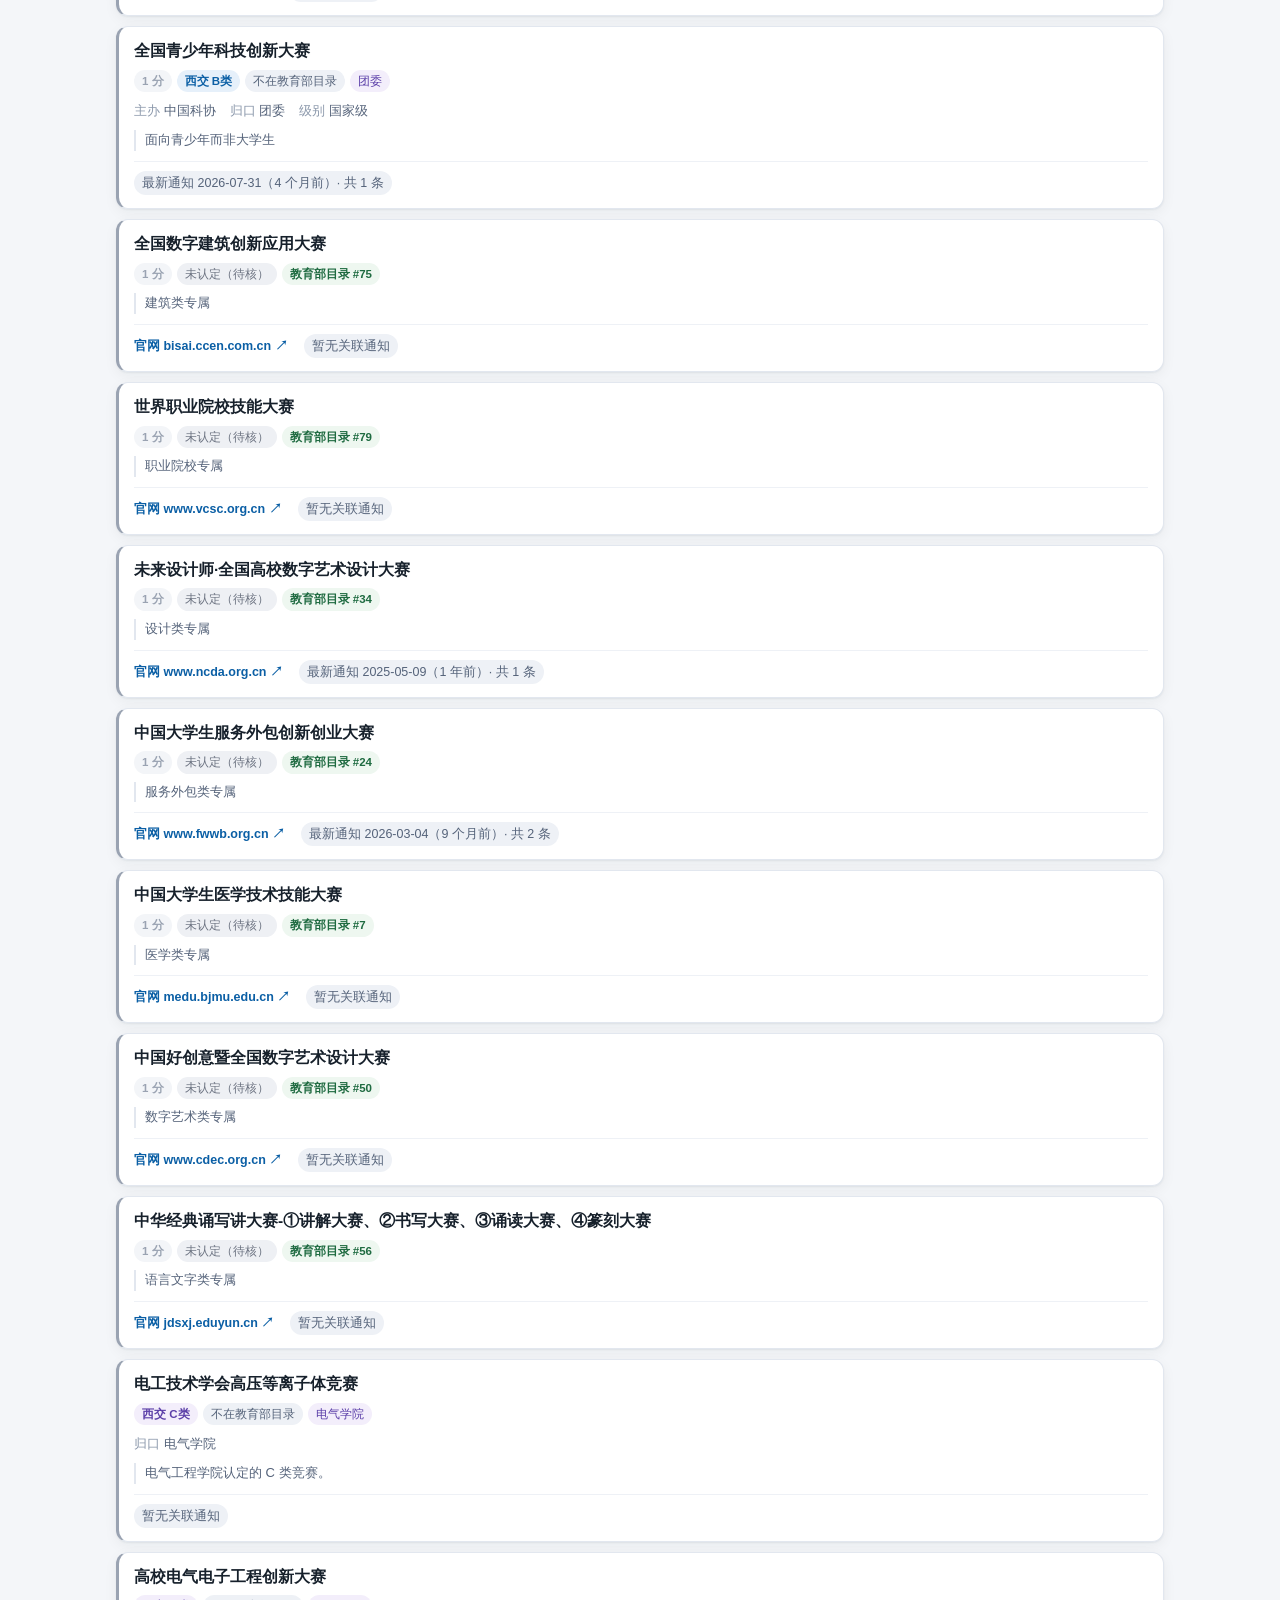
==== commit 93ba5e15: "新增「公众号」页: 覆盖微信公众号文章线索 ## 背景与可行性(全部实测)  微信公众号没有公开 API。三条路逐个试过:   1. 单篇文章 URL 直接抓  -> 可以, 正文完整   2. 公众" ====
--- a/site/index.html
+++ b/site/index.html
@@ -29,6 +29,7 @@
     <button class="tab" data-view="notices" data-group="社会实践">社会实践 <span class="pill" id="tabCountPractice"></span></button>
     <button class="tab" data-view="notices" data-group="思政学习">思政学习 <span class="pill" id="tabCountIdeo"></span></button>
     <button class="tab" data-view="notices" data-group="教学信息">教学信息 <span class="pill" id="tabCountTeach"></span></button>
+    <button class="tab" data-view="wechat">公众号 <span class="pill" id="tabCountWx"></span></button>
     <button class="tab" data-view="links">常用网站 <span class="pill" id="tabCountLinks"></span></button>
     <button class="tab" data-view="about">说明与来源</button>
   </div>
@@ -276,6 +277,55 @@
     <div id="noticeEmpty" class="empty" hidden>没有符合条件的通知。</div>
   </section>
 
+  <!-- ============ 公众号 ============ -->
+  <section id="view-wechat" class="view">
+    <h2 class="view-title">公众号文章线索</h2>
+    <div class="notice-warn">
+      <strong>这里只有标题、日期、摘要，没有正文。</strong>
+      微信公众号没有公开 API：能拿到这些来自搜狗微信搜索，但
+      <strong>拿不到可直连的文章地址</strong>（搜狗的中转跳转被反爬拦截）。
+      想看全文请点「微信里搜这条」，或直接在微信里搜公众号名。
+      文章标题和摘要足够判断「有什么活动、什么时候办」。
+    </div>
+
+    <div class="toolbar">
+      <div class="search-row">
+        <input id="wq" type="search" placeholder="搜索文章标题、摘要、公众号…（如 夜跑、运动会、一周活动）" autocomplete="off">
+        <button id="wqClear" class="btn-ghost" title="清空" hidden>✕</button>
+      </div>
+      <div class="chips" id="wxChips"></div>
+      <div class="filter-row">
+        <label class="field">
+          <span>公众号</span>
+          <select id="wAcc"><option value="">全部公众号</option></select>
+        </label>
+        <label class="field">
+          <span>时间</span>
+          <select id="wRange">
+            <option value="">全部时间</option>
+            <option value="180">近半年</option>
+            <option value="365">近一年</option>
+            <option value="730">近两年</option>
+          </select>
+        </label>
+        <label class="field">
+          <span>排序</span>
+          <select id="wSort">
+            <option value="date">日期（新→旧）</option>
+            <option value="dateAsc">日期（旧→新）</option>
+          </select>
+        </label>
+      </div>
+      <div class="result-row">
+        <span id="wxCount" class="muted"></span>
+        <button id="wReset" class="btn-ghost">重置筛选</button>
+      </div>
+    </div>
+
+    <div id="wxList" class="wx-list"></div>
+    <div id="wxEmpty" class="empty" hidden>没有匹配的文章。</div>
+  </section>
+
   <!-- ============ 常用网站 ============ -->
   <section id="view-links" class="view">
     <div class="toolbar">
--- a/site/style.css
+++ b/site/style.css
@@ -367,6 +367,37 @@
 
 /* 导航变多后允许换行, 比横向滚动更好用 */
 .tabs .wrap { flex-wrap: wrap; overflow: visible; }
+
+/* ---------------- 公众号线索 ---------------- */
+.notice-warn {
+  background: #fdf6e8; border: 1px solid #f0dcb0; border-left: 3px solid #d9a520;
+  border-radius: var(--radius); padding: 11px 14px; margin-bottom: 14px;
+  font-size: 13px; line-height: 1.7; color: #6b5a20;
+}
+.notice-warn strong { color: #8a6d15; }
+
+.wx-list { display: flex; flex-direction: column; gap: 9px; }
+.wxcard {
+  background: var(--surface); border: 1px solid var(--line);
+  border-left: 3px solid #1aad19;              /* 微信绿 */
+  border-radius: var(--radius); padding: 12px 15px;
+  box-shadow: var(--shadow); display: flex; flex-direction: column; gap: 7px;
+}
+.wxcard-head {
+  display: flex; align-items: baseline; justify-content: space-between;
+  gap: 10px; flex-wrap: wrap;
+}
+.wxcard-head h3 { margin: 0; font-size: 14.5px; font-weight: 620; line-height: 1.5; }
+.wxcard-meta {
+  display: flex; flex-wrap: wrap; gap: 6px 10px; align-items: center;
+  font-size: 12.5px; color: var(--ink-3);
+}
+.wxdate { font-variant-numeric: tabular-nums; }
+.wxsnip {
+  margin: 0; font-size: 13px; color: var(--ink-2); line-height: 1.65;
+  background: #fafbfd; border-radius: 7px; padding: 8px 10px;
+}
+.wxacts { display: flex; gap: 10px; align-items: center; }
 
 /* ---------------- drawer ---------------- */
 .overlay {
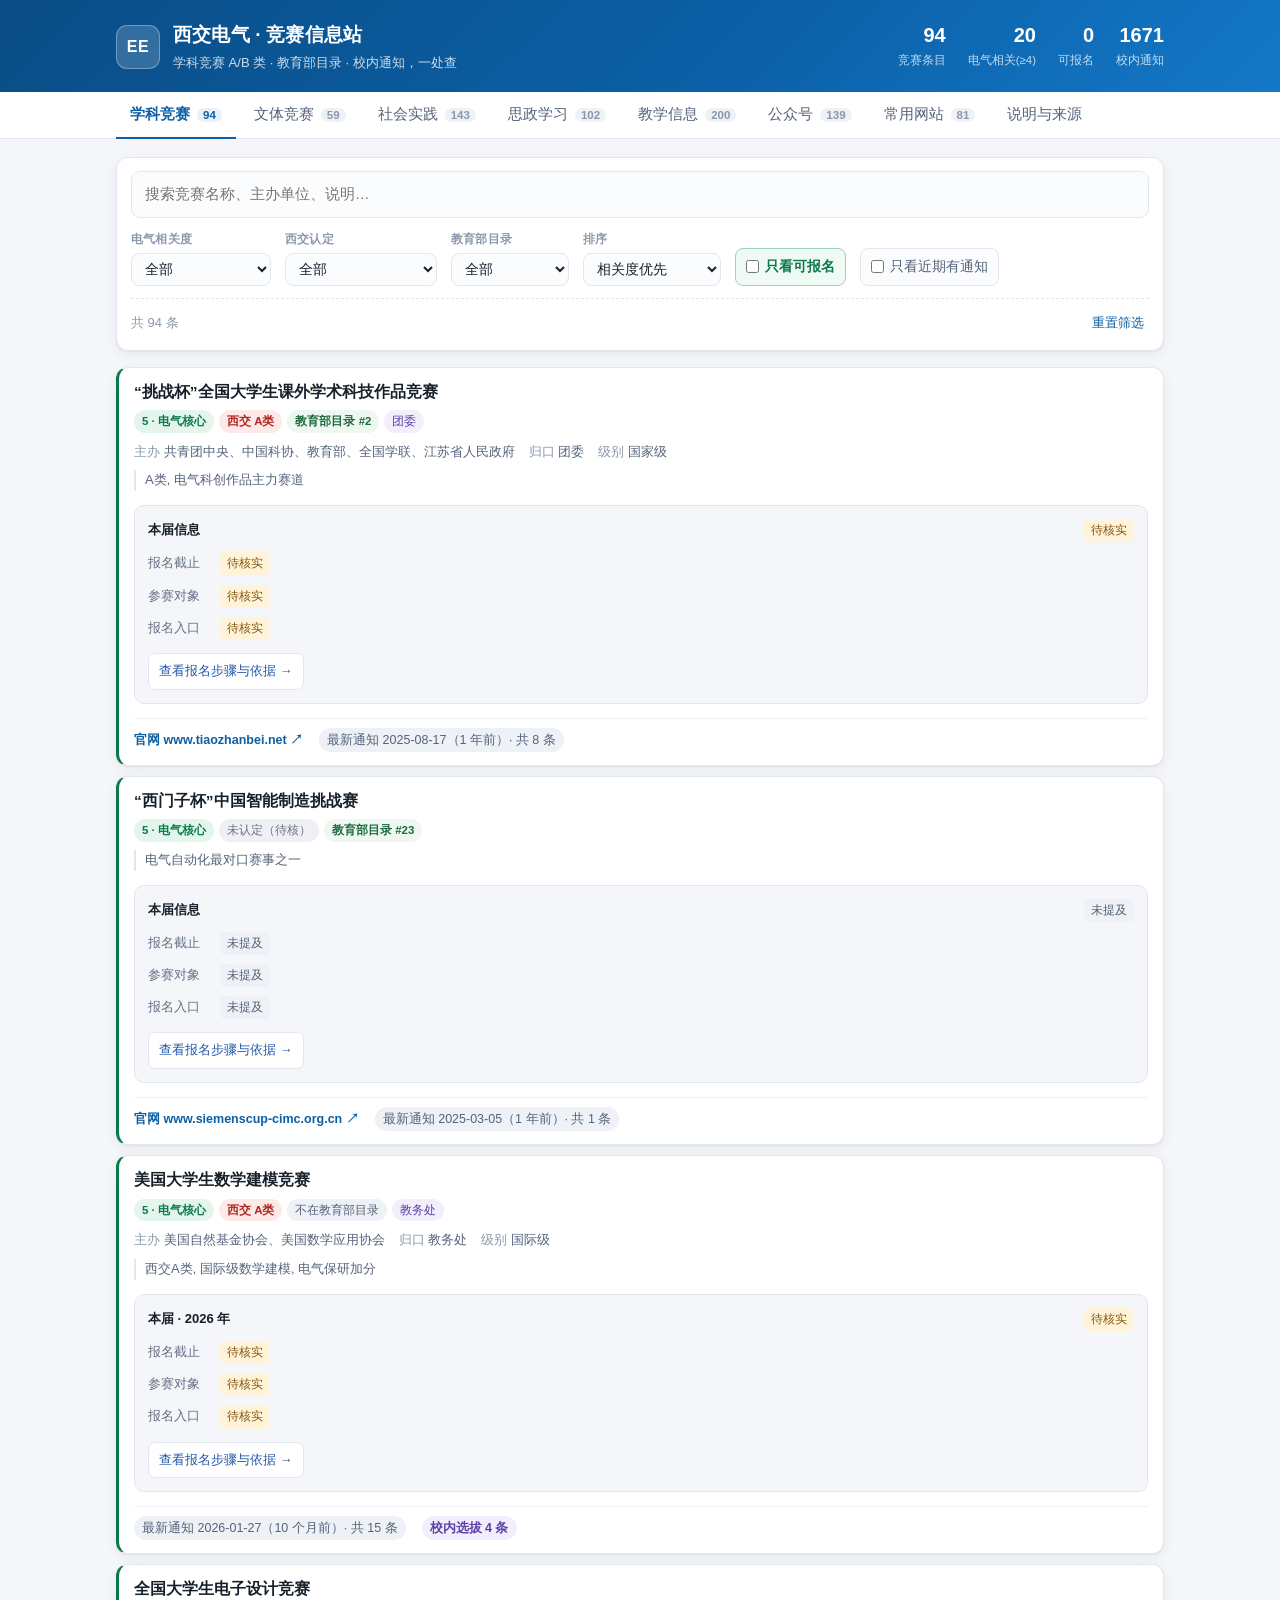
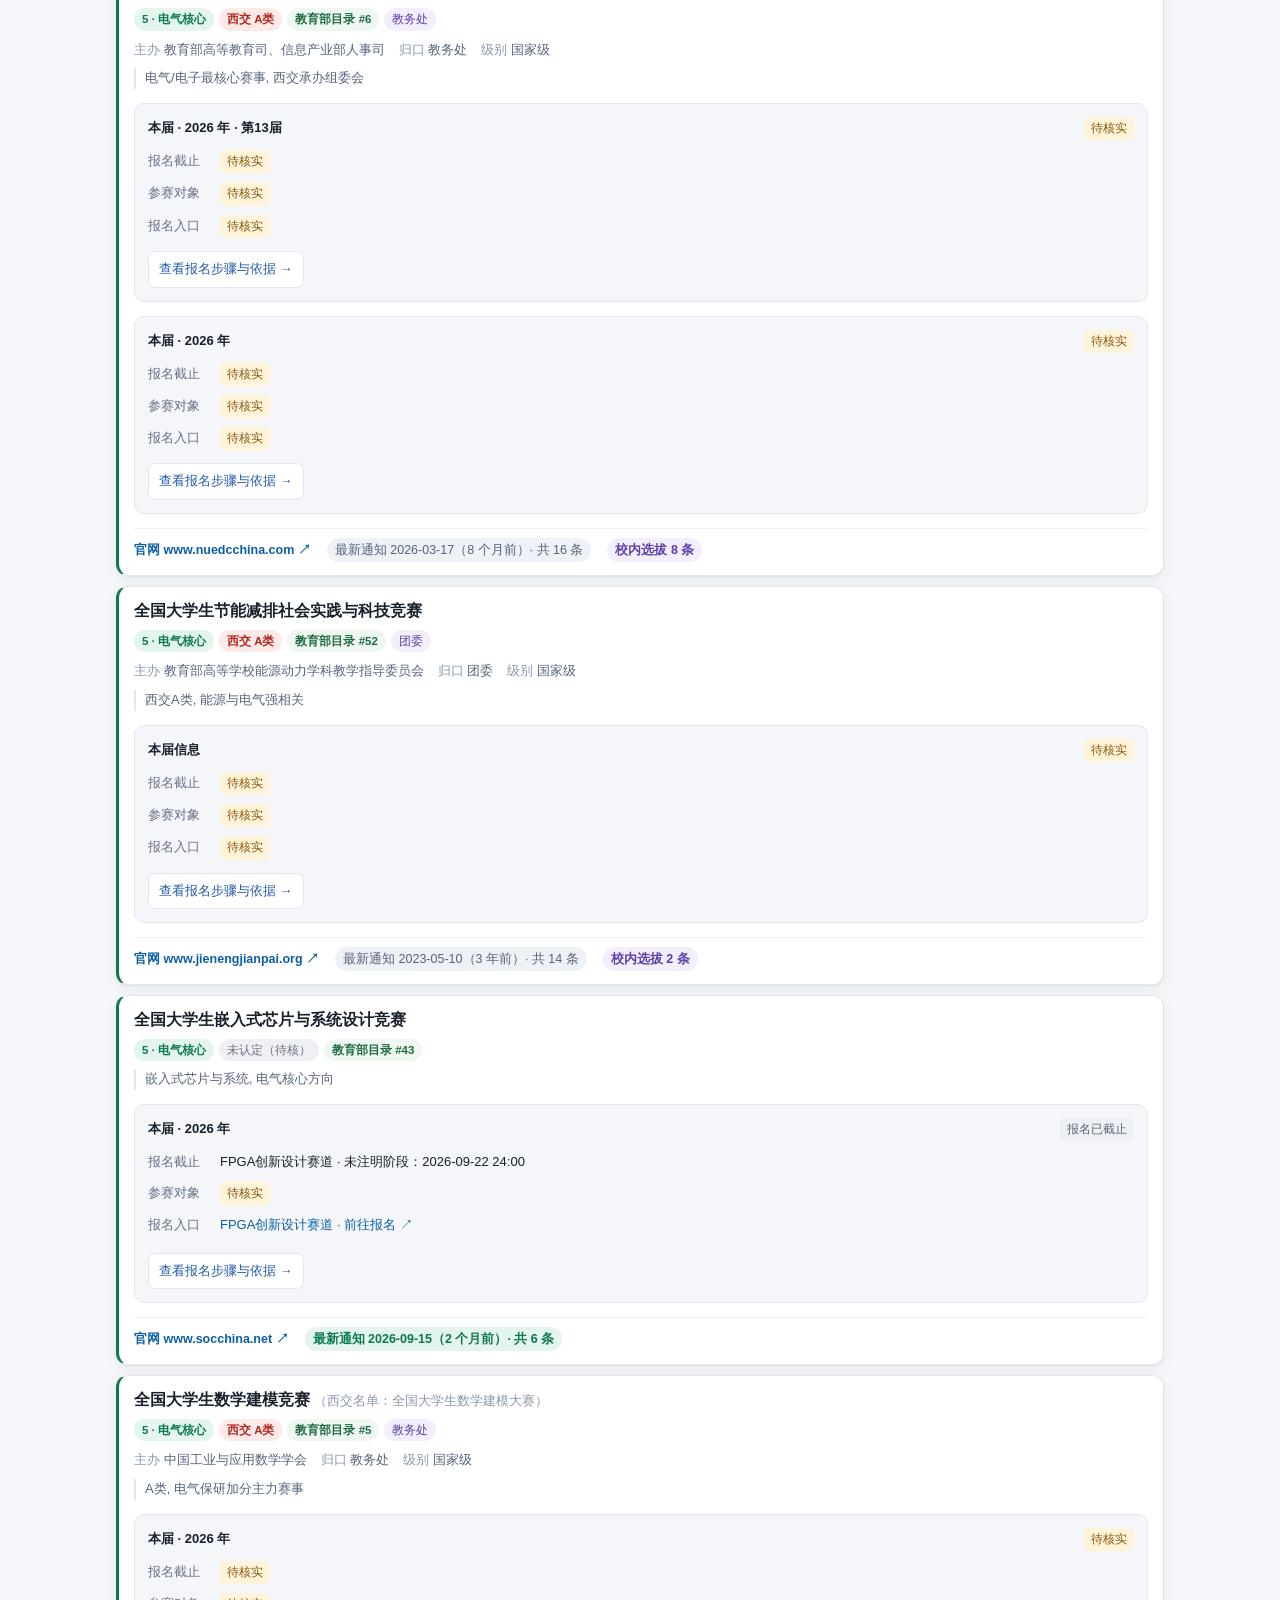
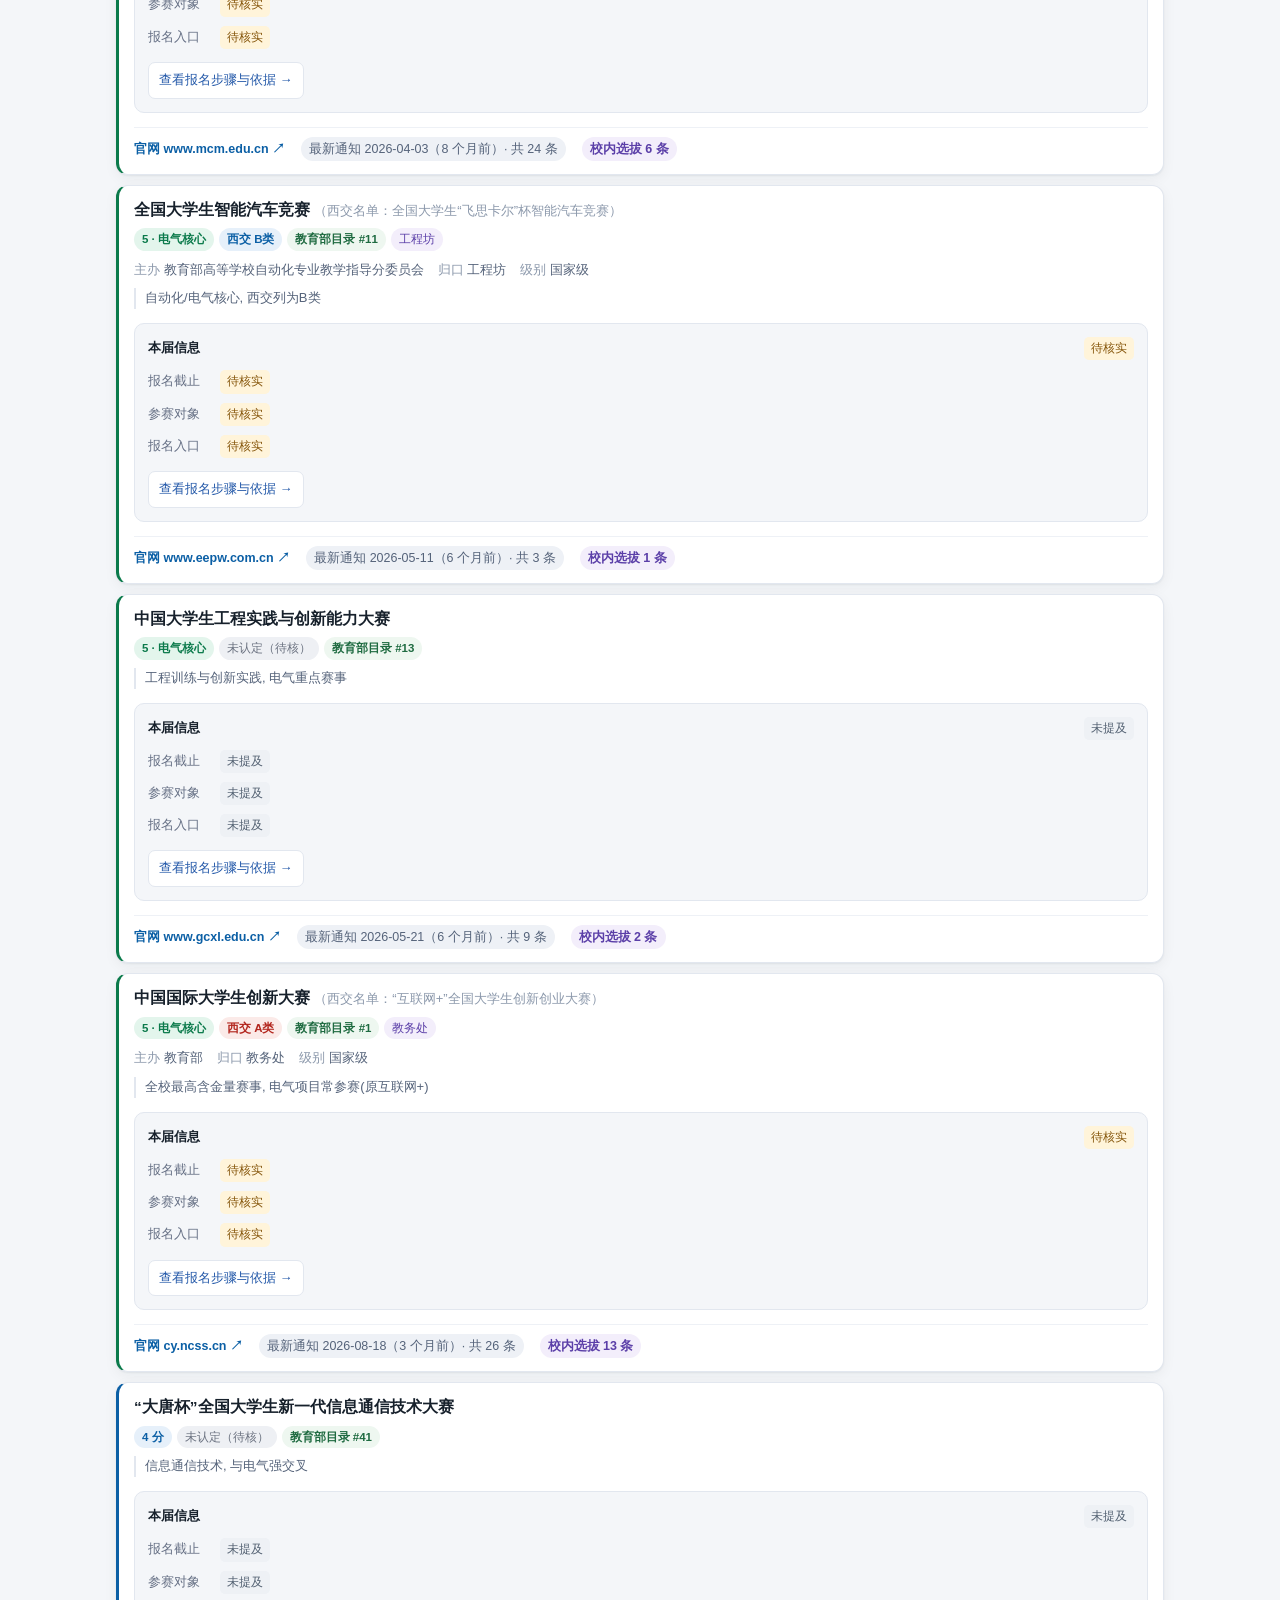
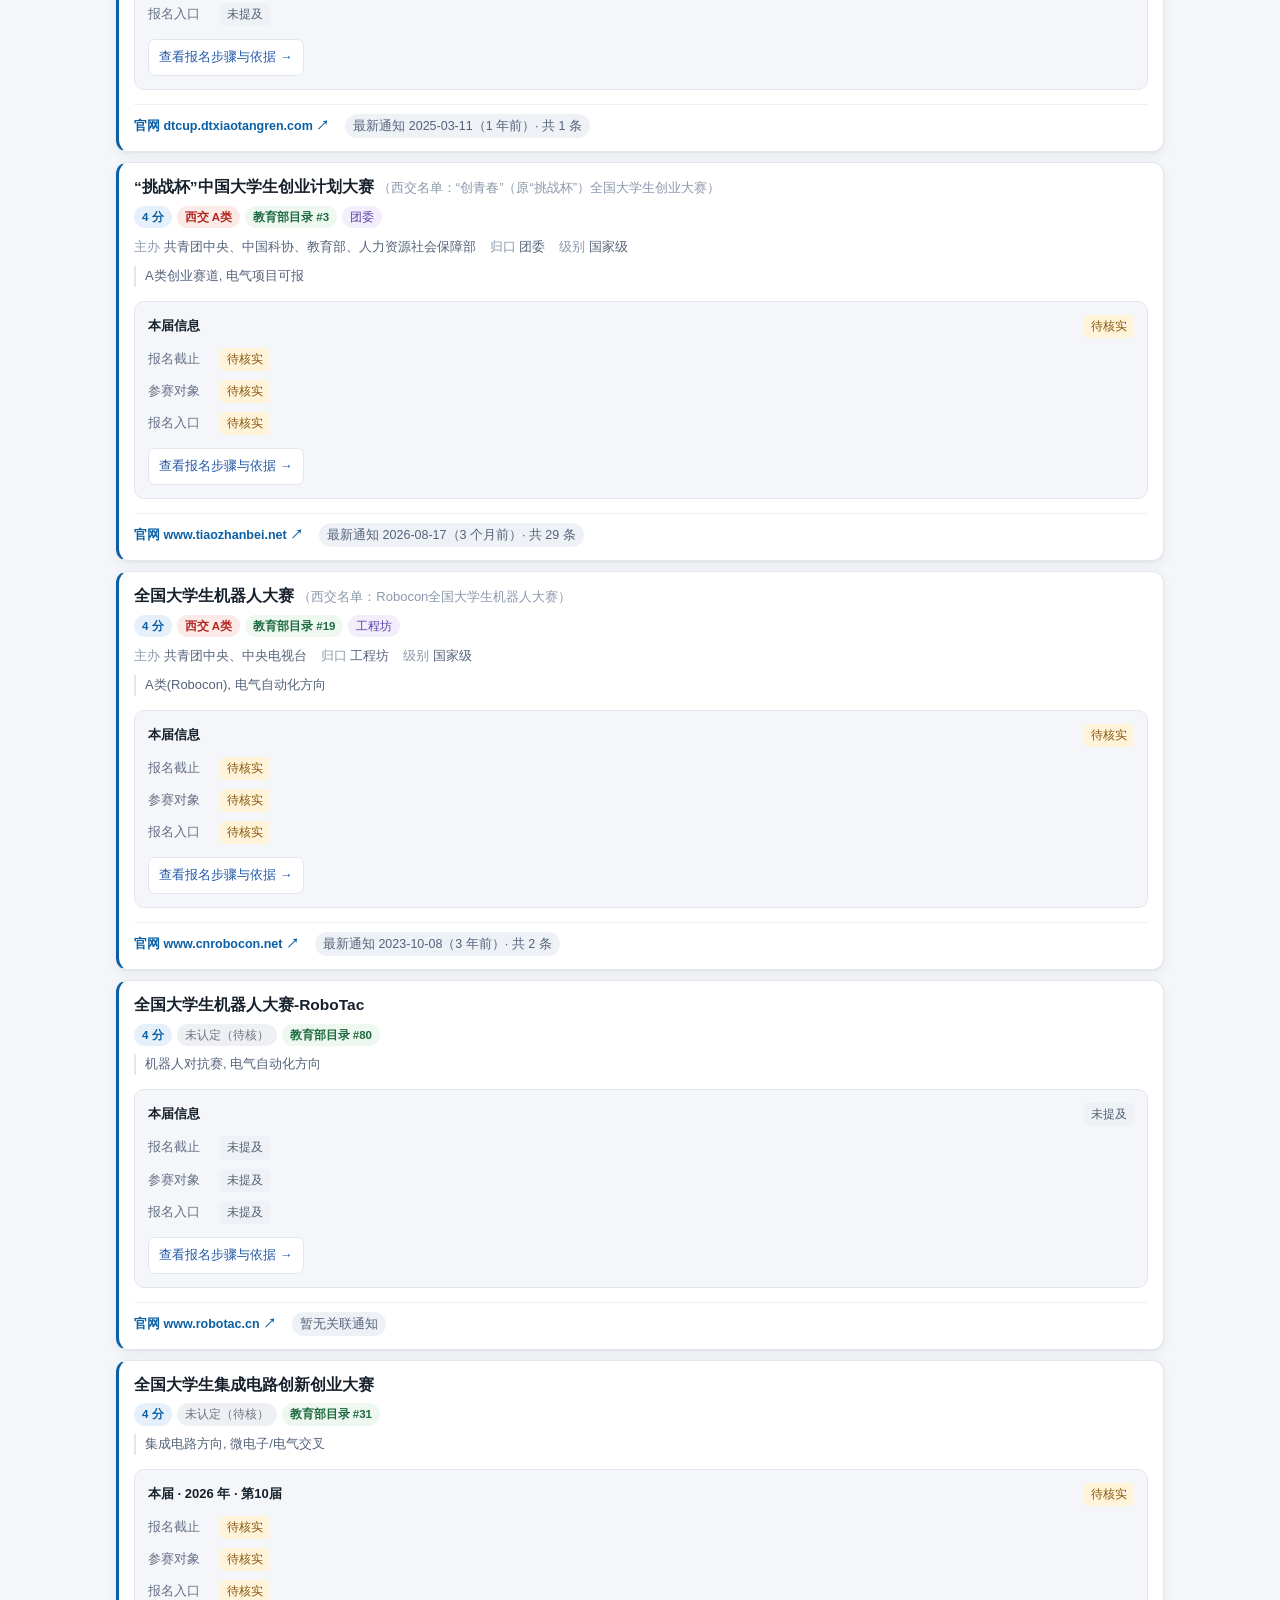
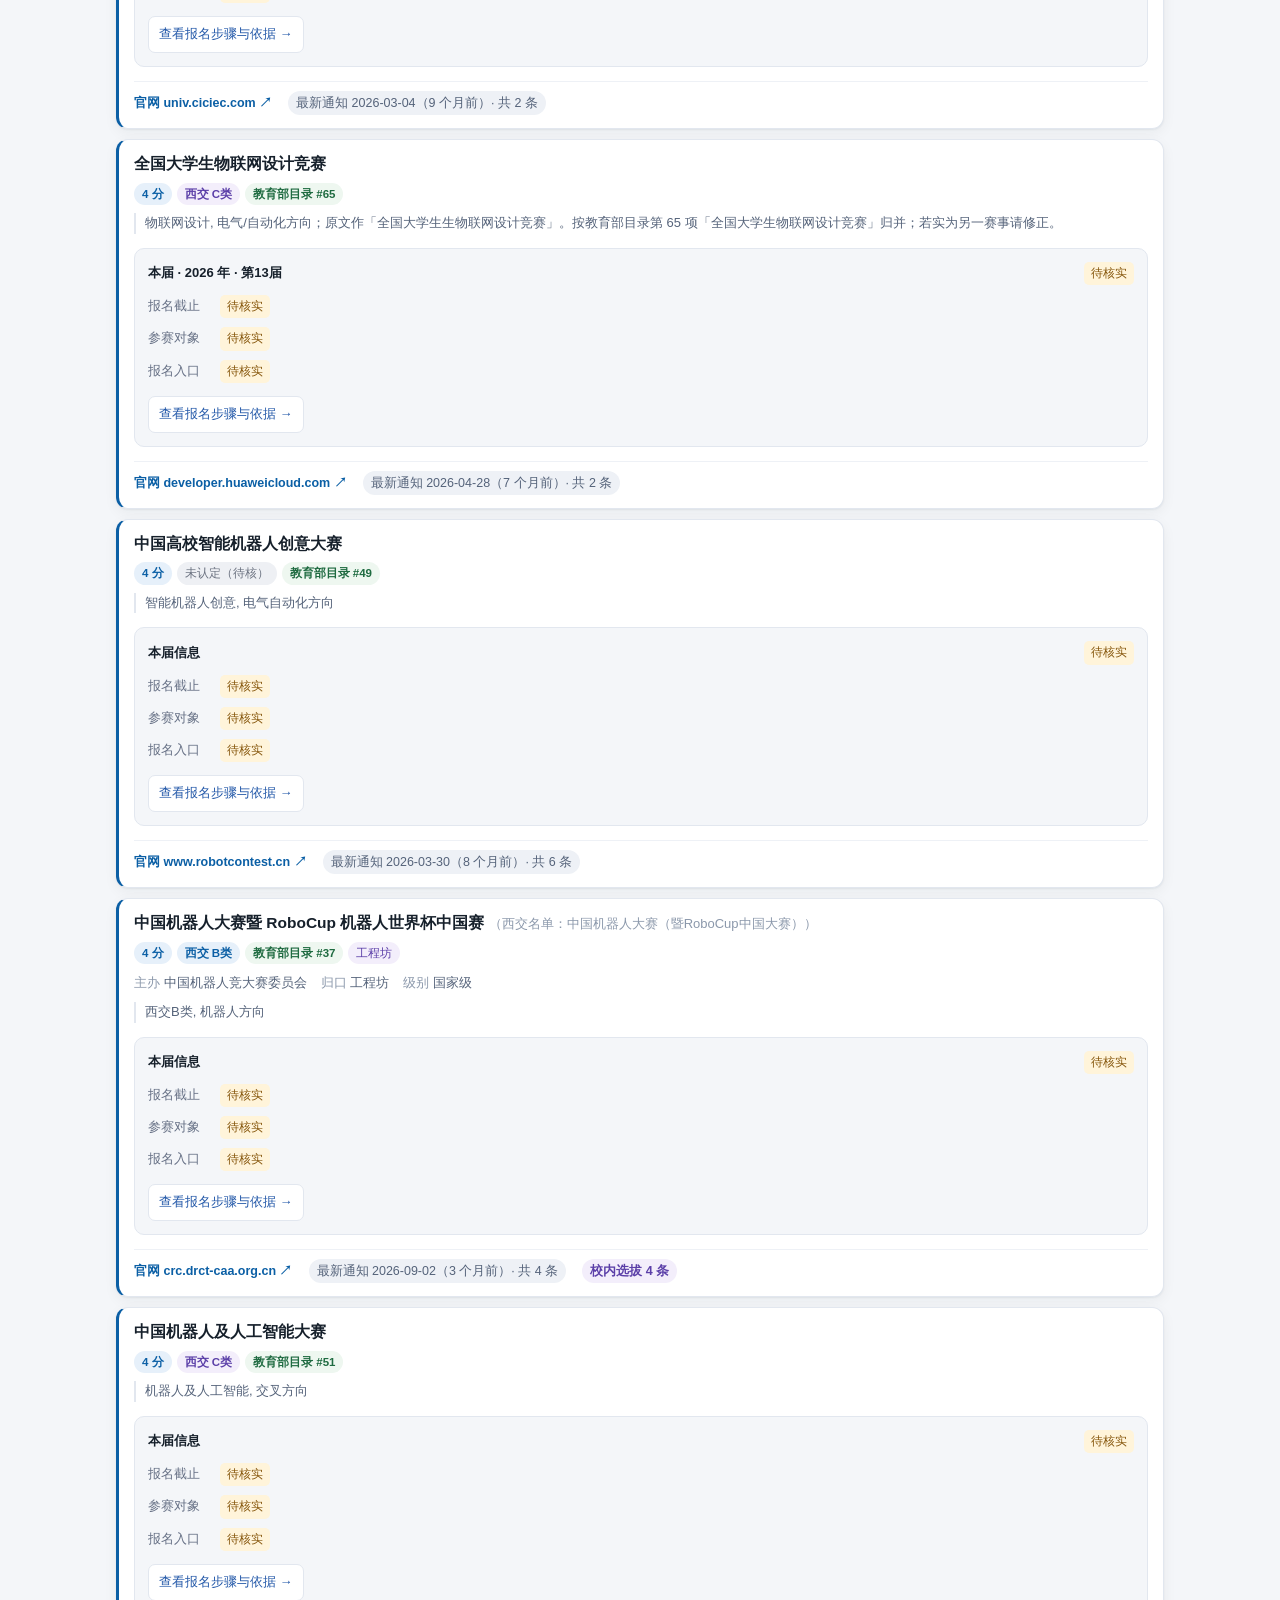
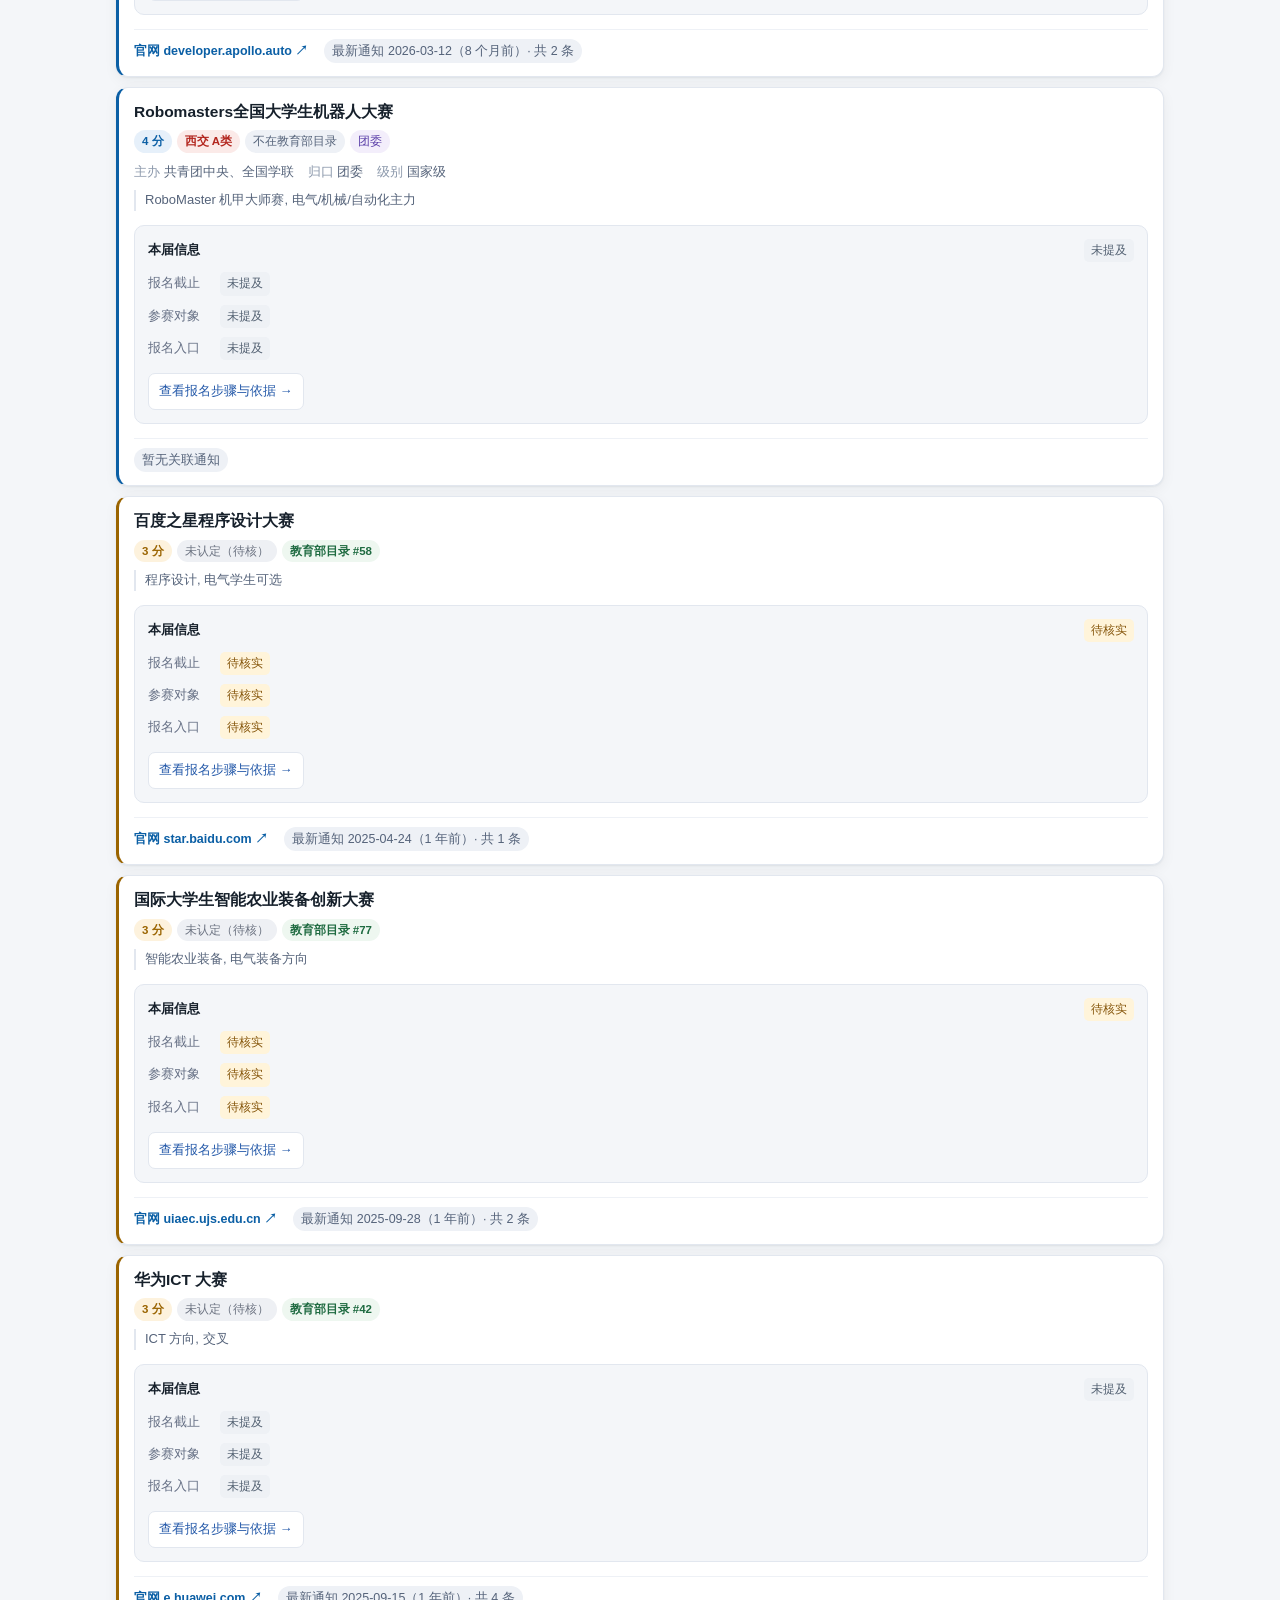
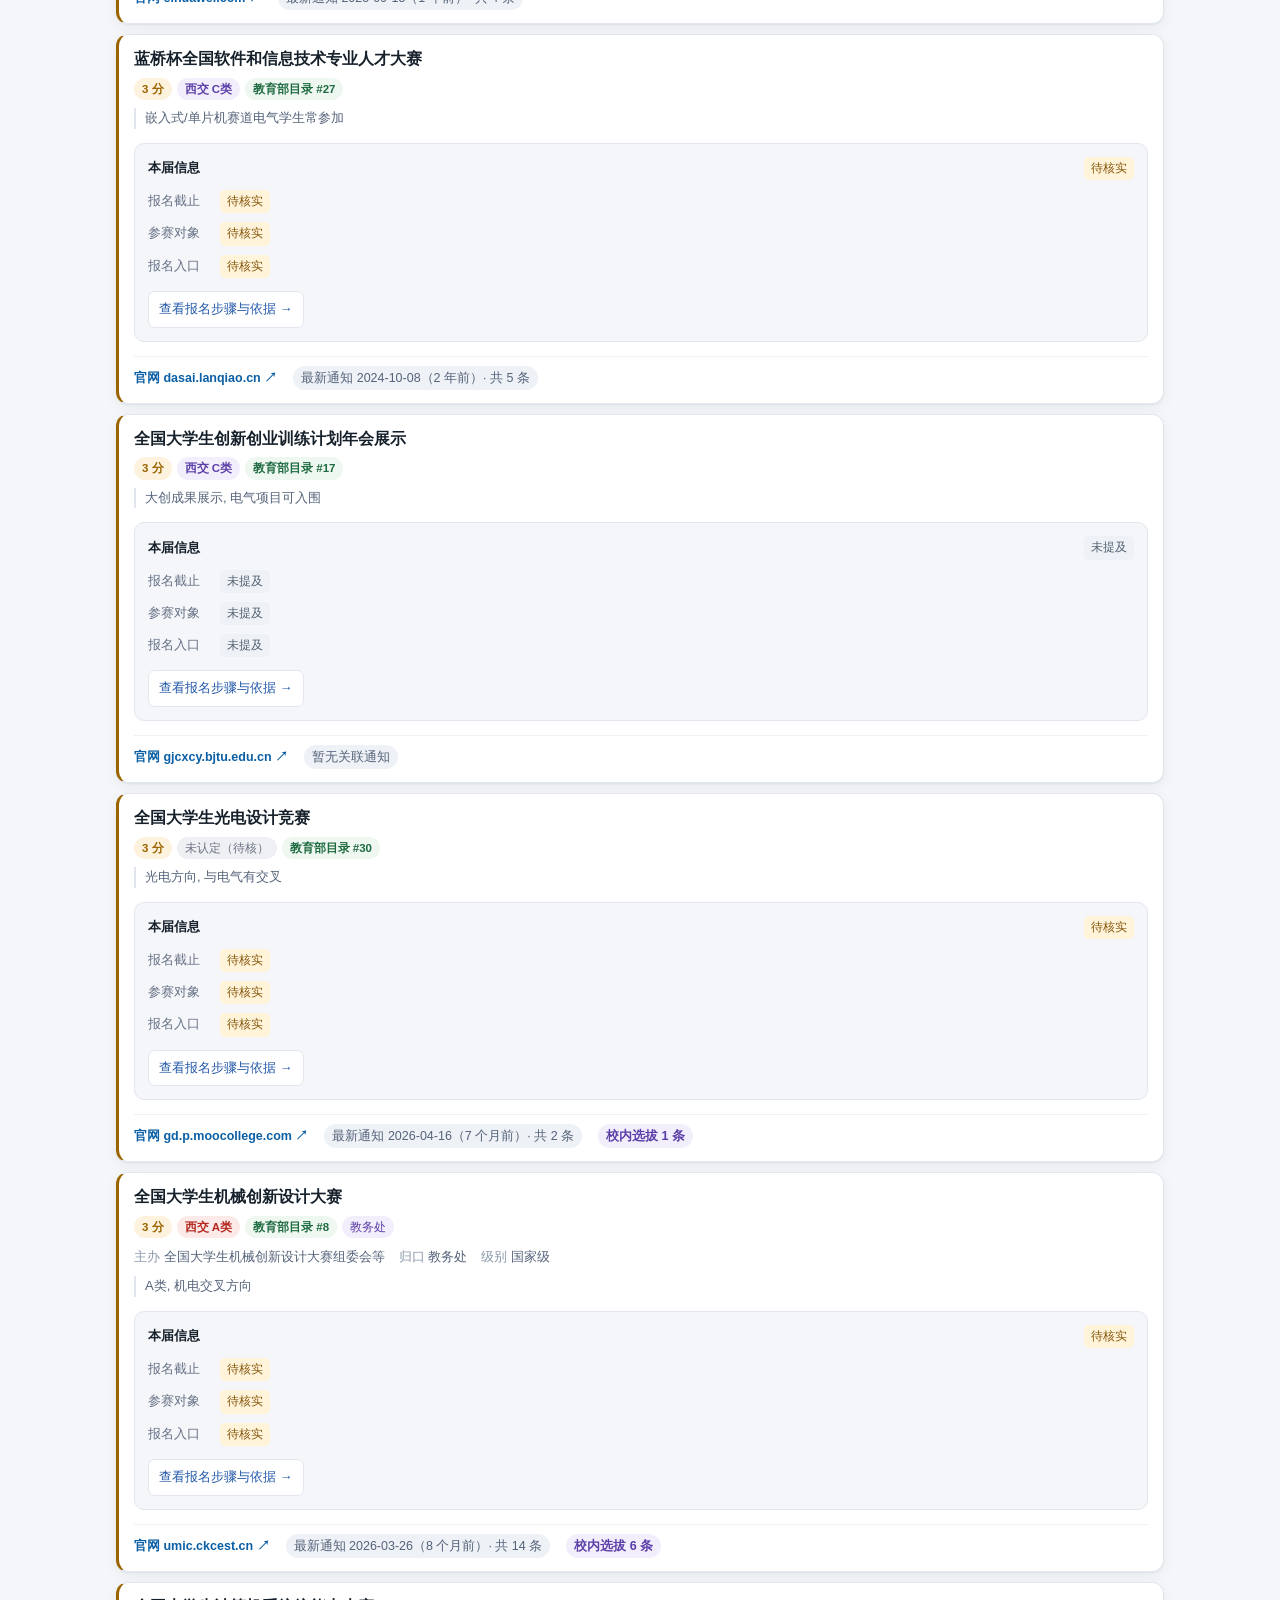
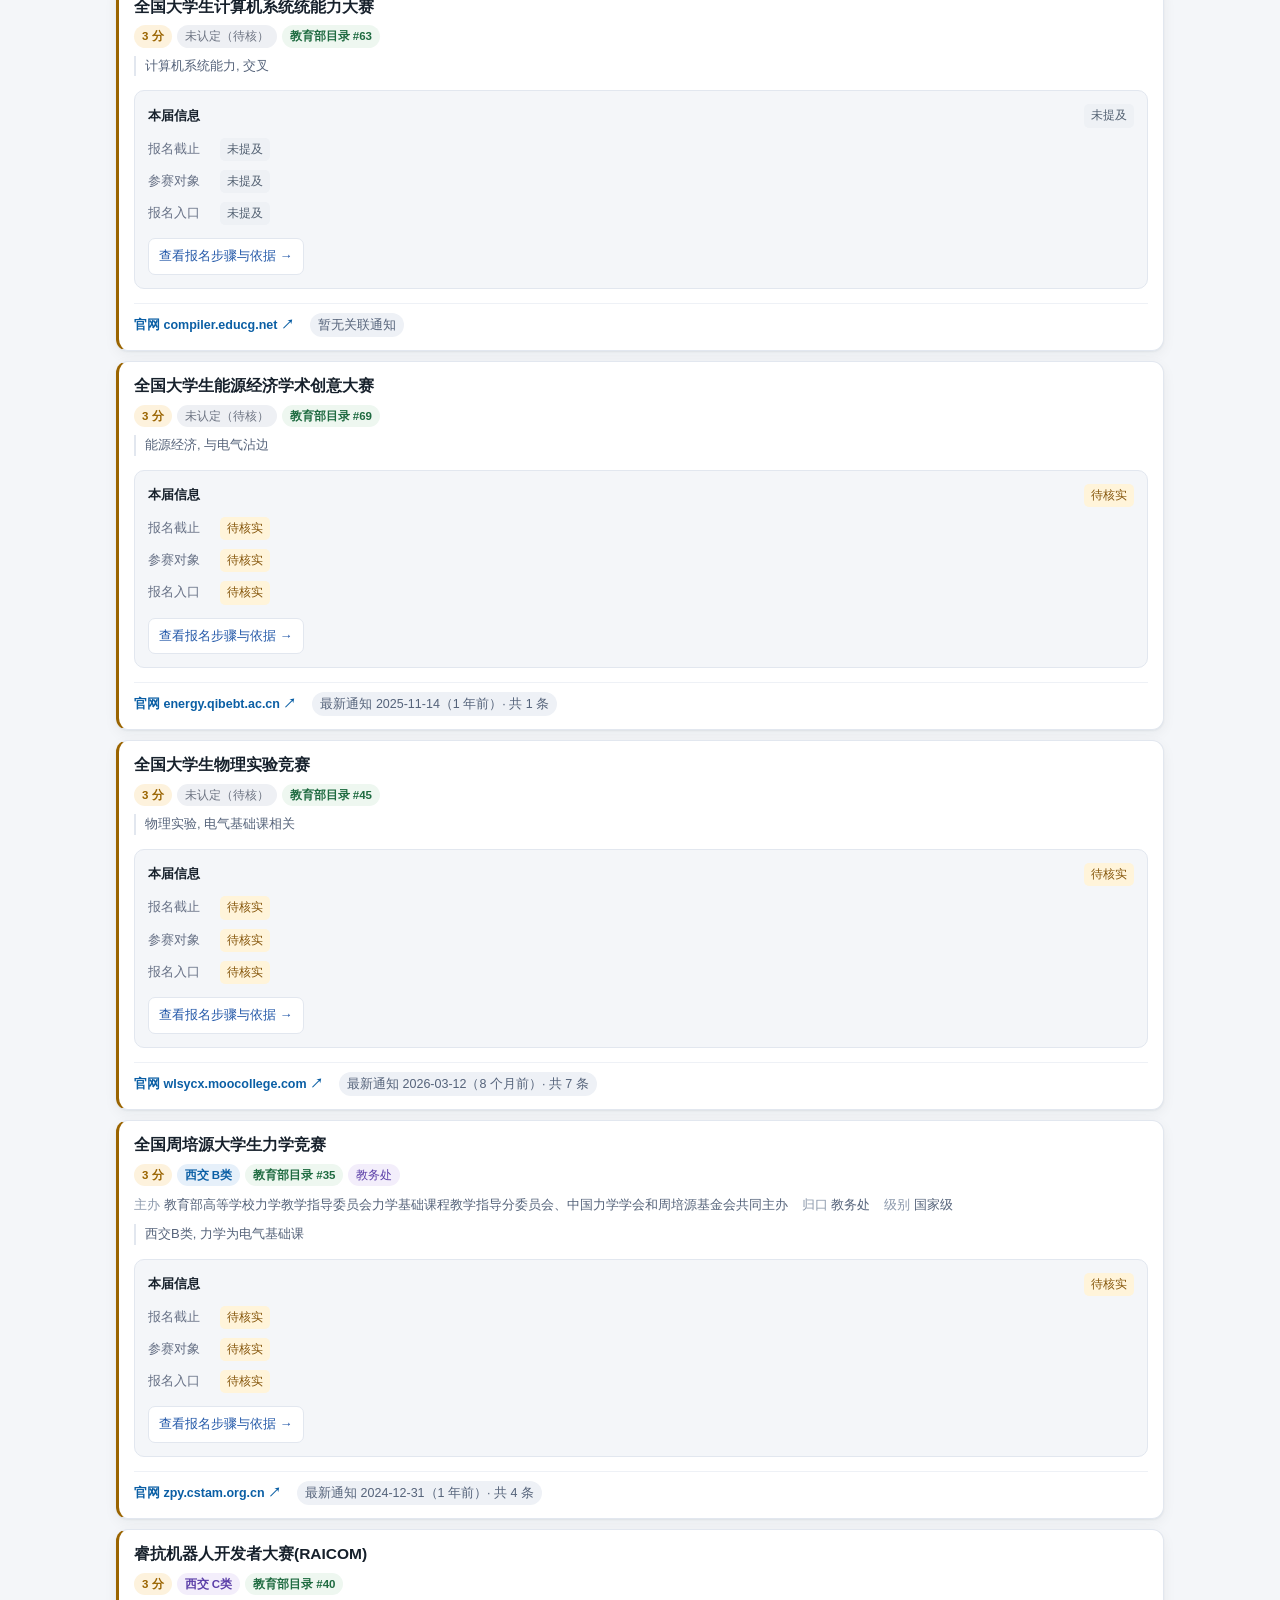
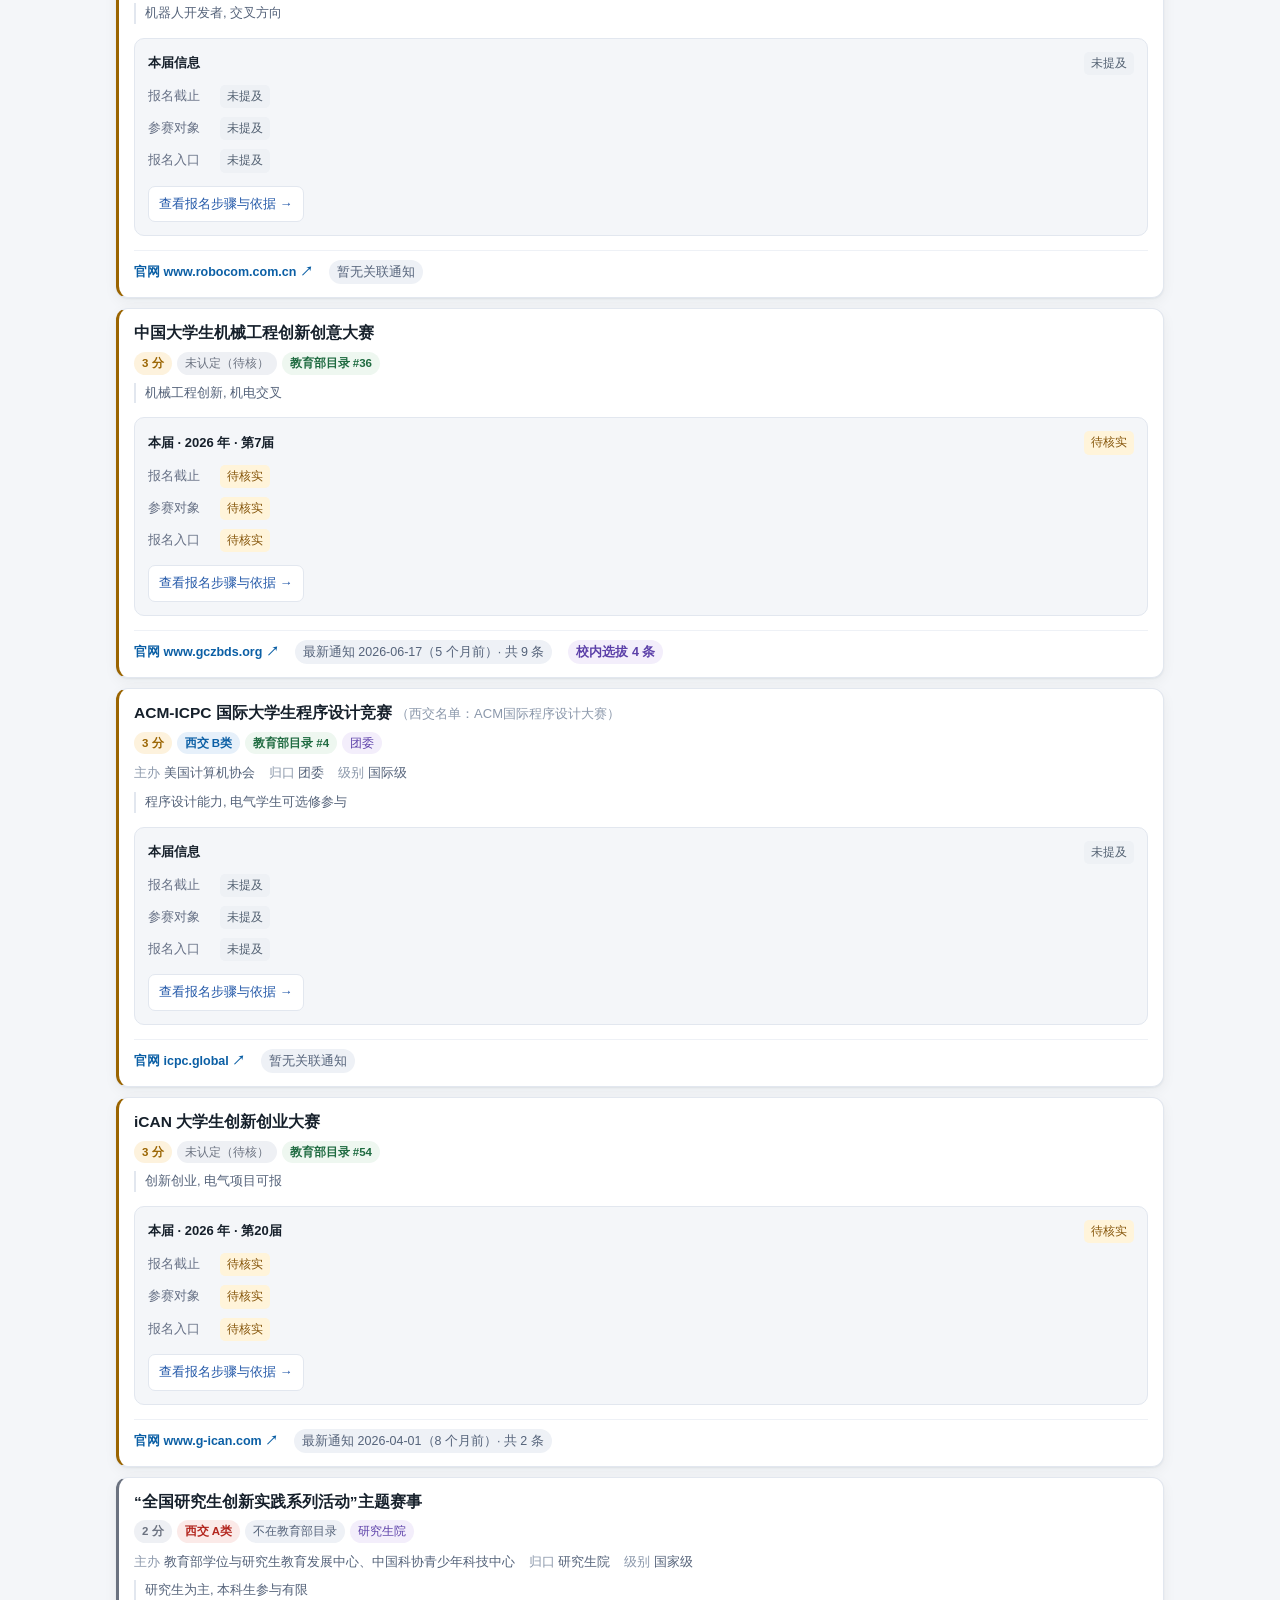
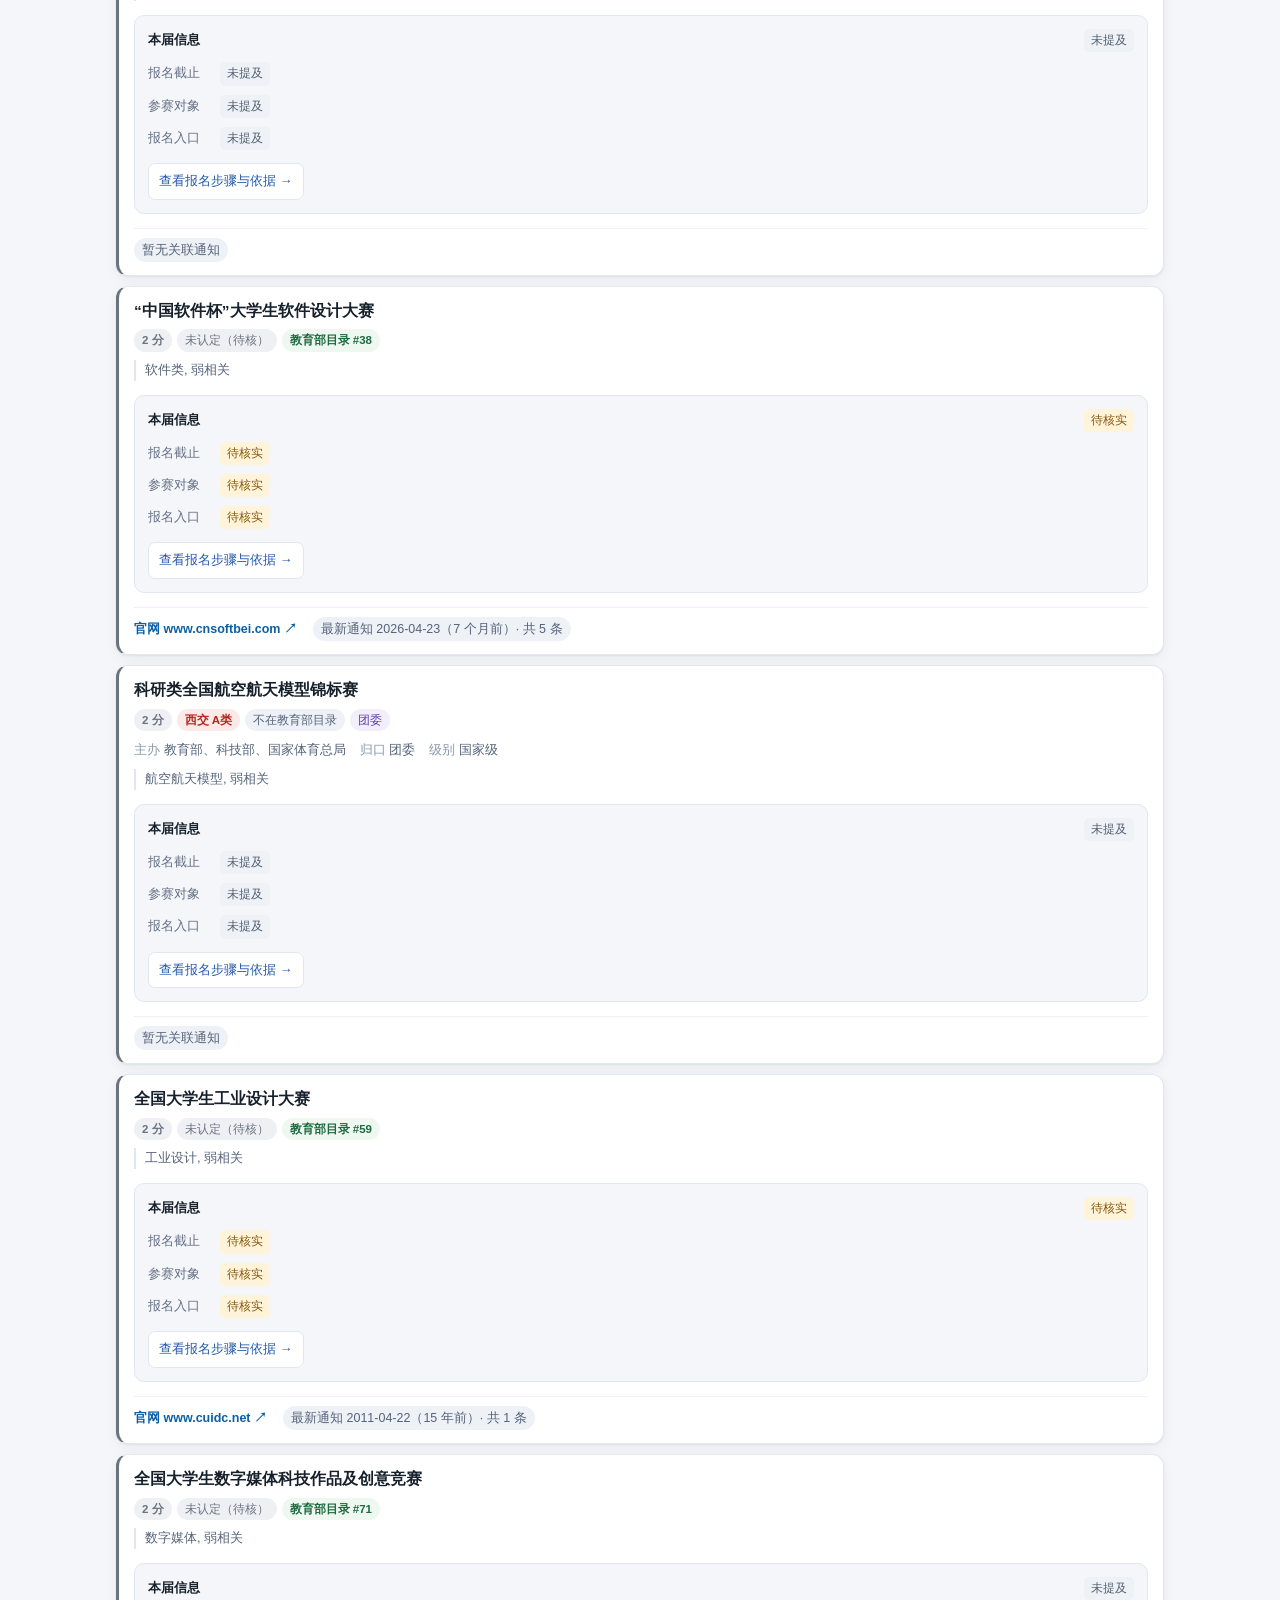
==== commit 6fafe0a5: "feat: 完善通知正文、附件识别与届次报名详情" ====
--- a/site/index.html
+++ b/site/index.html
@@ -213,7 +213,7 @@
     <h2 class="view-title" id="noticeTitle">全部通知</h2>
     <div class="toolbar">
       <div class="search-row">
-        <input id="nq" type="search" placeholder="搜索通知标题…" autocomplete="off">
+        <input id="nq" type="search" placeholder="搜索通知标题、摘要、联系人…" autocomplete="off">
         <button id="nqClear" class="btn-ghost" title="清空" hidden>✕</button>
       </div>
       <div class="filter-row">
--- a/site/style.css
+++ b/site/style.css
@@ -591,3 +591,49 @@
   .drawer { width: 100%; }
   .prose { padding: 16px; }
 }
+/* 通知正文提取结果 */
+.notice-excerpt { margin: 10px 0 6px; line-height: 1.7; color: #465064; white-space: pre-wrap; }
+.notice-contact, .notice-body-links { margin-top: 6px; font-size: 13px; line-height: 1.6; overflow-wrap: anywhere; }
+.notice-structured { margin: 10px 0; font-size: 13px; line-height: 1.7; }
+.notice-structured > summary, .field-evidence > summary { cursor: pointer; color: #245ca6; }
+.notice-field { margin: 8px 0; overflow-wrap: anywhere; }
+.field-evidence { margin: 3px 0; font-size: 12px; }
+.field-evidence blockquote { margin: 5px 0; padding: 5px 10px; border-left: 2px solid #c9d7ea; white-space: pre-wrap; }
+.needs-review, .field-flags { color: #805615; }
+.field-flags { font-size: 12px; }
+.notice-resources { margin-top: 10px; font-size: 13px; line-height: 1.7; }
+.notice-resources > summary { color: #245ca6; cursor: pointer; }
+.notice-resource { margin: 8px 0; overflow-wrap: anywhere; }
+.evidence-origin { color: #805615; margin: 4px 0; }
+/* Registration facts stay separate from catalogue metadata and historical editions. */
+.registration-summary { margin: 14px 0; padding: 13px; border: 1px solid var(--line, #d9e0e9); border-radius: 10px; background: var(--bg, #f7f9fc); font-size: 13px; }
+.registration-heading { display: flex; flex-wrap: wrap; align-items: center; justify-content: space-between; gap: 8px; margin-bottom: 10px; font-weight: 600; }
+.registration-line { display: grid; grid-template-columns: 62px minmax(0, 1fr); gap: 10px; margin-top: 9px; line-height: 1.65; }
+.registration-line .k { color: var(--muted, #667085); }
+.card-audience { display: -webkit-box; -webkit-line-clamp: 3; -webkit-box-orient: vertical; overflow: hidden; }
+.registration-link { display: inline-block; margin: 0 8px 4px 0; }
+.card-detail { margin-top: 13px; padding: 7px 10px; border: 1px solid var(--line, #d9e0e9); border-radius: 7px; color: var(--blue, #2459a9); background: var(--card, #fff); cursor: pointer; font: inherit; }
+.card-detail:focus-visible { outline: 2px solid var(--blue, #2459a9); outline-offset: 3px; }
+.info-state { display: inline-block; font-size: 12px; line-height: 1.6; font-weight: 500; padding: 2px 7px; border-radius: 5px; background: #eef1f5; color: #536172; }
+.state-open, .state-confirmed { background: #e8f5ef; color: #14633f; }
+.state-needs_review, .state-not_started { background: #fff4da; color: #85550a; }
+.state-conflict { background: #fff0ed; color: #b33224; }
+.state-closed { background: #edf0f5; color: #5b6370; }
+.edition-section, .edition-archive { margin: 12px 0; border: 1px solid var(--line, #d9e0e9); border-radius: 9px; overflow: hidden; }
+.edition-section > summary, .edition-archive > summary { padding: 12px 14px; cursor: pointer; font-weight: 600; line-height: 1.6; background: var(--bg, #f7f9fc); }
+.edition-archive > .edition-section { margin: 10px; }
+.edition-content { padding: 15px; }
+.edition-content h4 { margin: 17px 0 9px; font-size: 14px; }
+.registration-steps { margin: 12px 0; padding-left: 22px; }
+.registration-steps > li { padding-left: 5px; margin-bottom: 18px; }
+.edition-entry { margin: 10px 0; padding: 10px 12px; background: var(--bg, #f7f9fc); border-radius: 7px; overflow-wrap: anywhere; }
+.edition-scope { color: var(--muted, #667085); font-size: 12px; line-height: 1.7; margin-bottom: 5px; }
+.edition-fact { margin: 6px 0; line-height: 1.75; overflow-wrap: anywhere; }
+.missing-info { color: var(--muted, #667085); font-size: 13px; line-height: 1.8; }
+.competition-timeline { list-style: none; padding: 0 0 0 13px; margin: 10px 0; border-left: 2px solid var(--line, #d9e0e9); }
+.competition-timeline > li { padding: 8px 12px; margin-bottom: 12px; background: var(--bg, #f7f9fc); border-radius: 7px; }
+.timeline-heading { display: flex; flex-wrap: wrap; align-items: center; gap: 8px; margin-bottom: 6px; }
+.timeline-value { margin: 8px 0; font-variant-numeric: tabular-nums; }
+.deadline-history, .edition-notices { margin: 15px 0; font-size: 13px; }
+.deadline-history > summary, .edition-notices > summary { cursor: pointer; color: var(--blue, #2459a9); line-height: 1.7; }
+.competition-registration a { overflow-wrap: anywhere; }
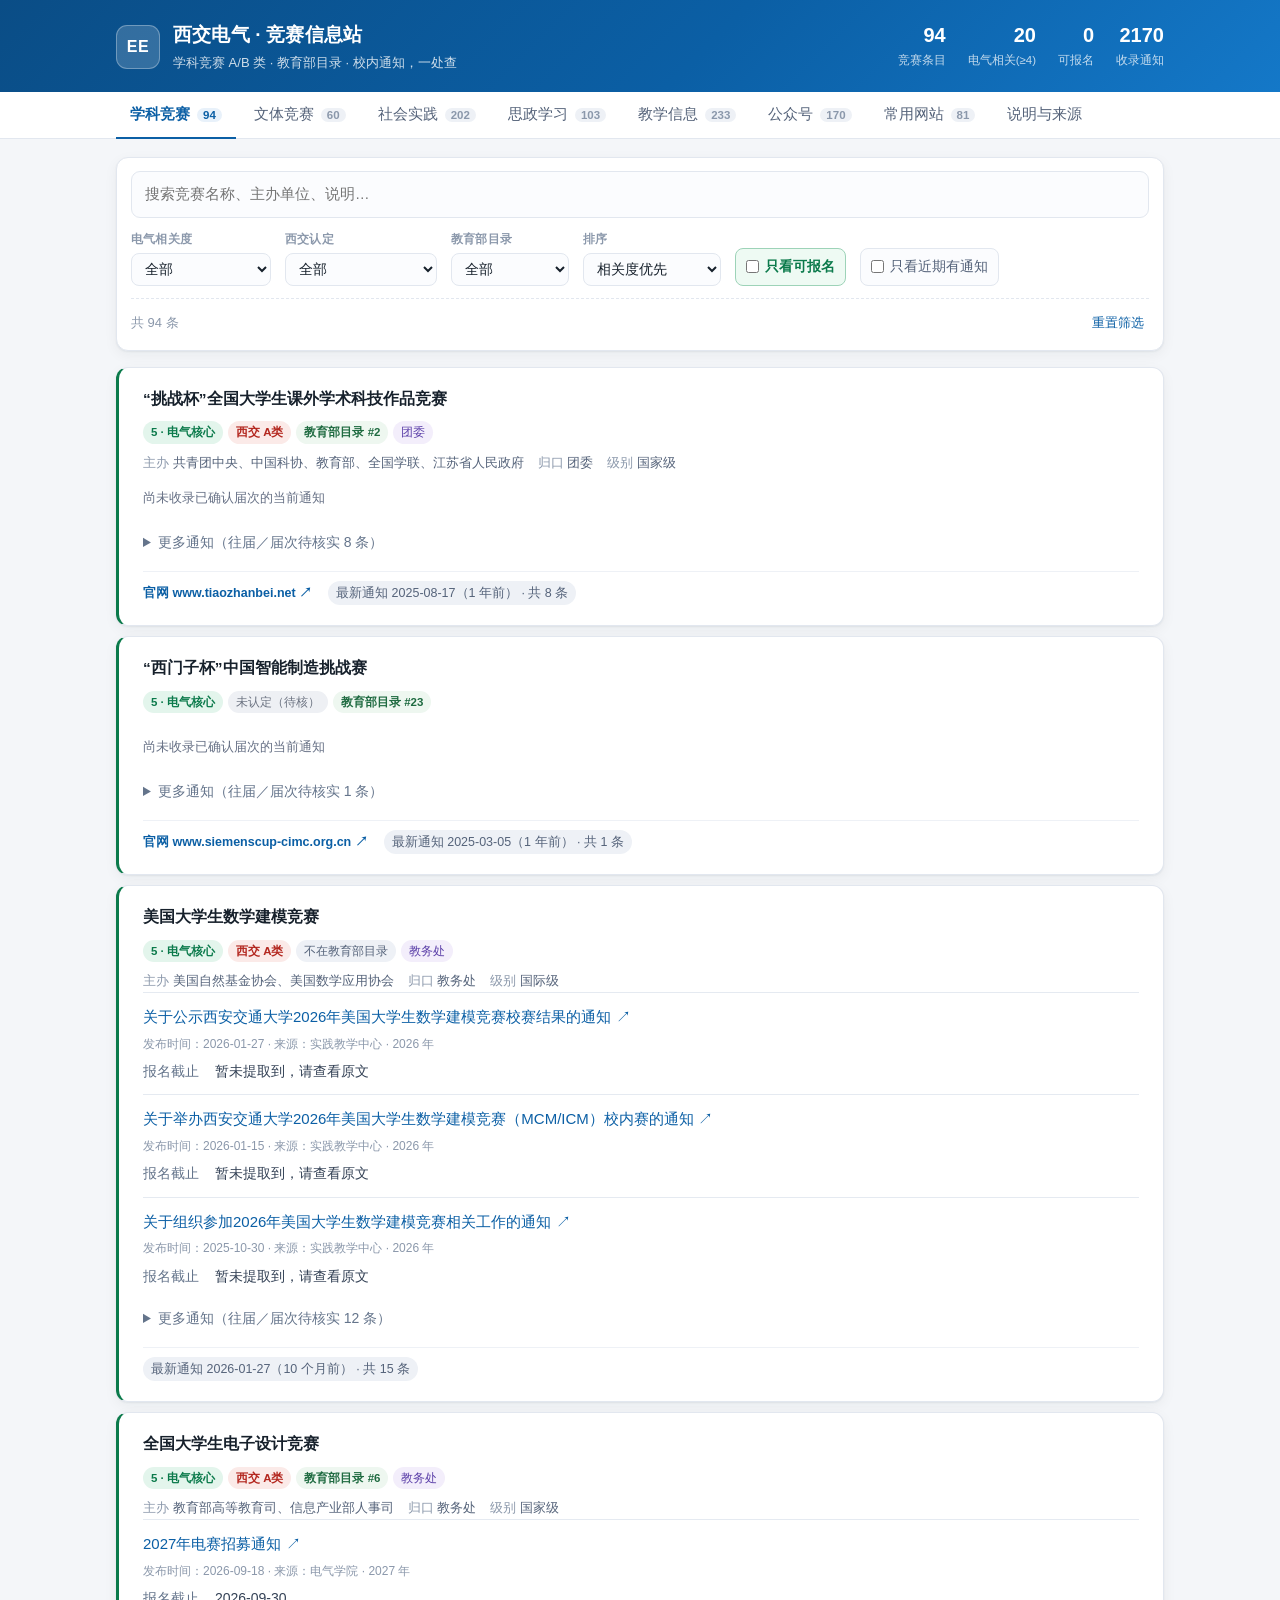
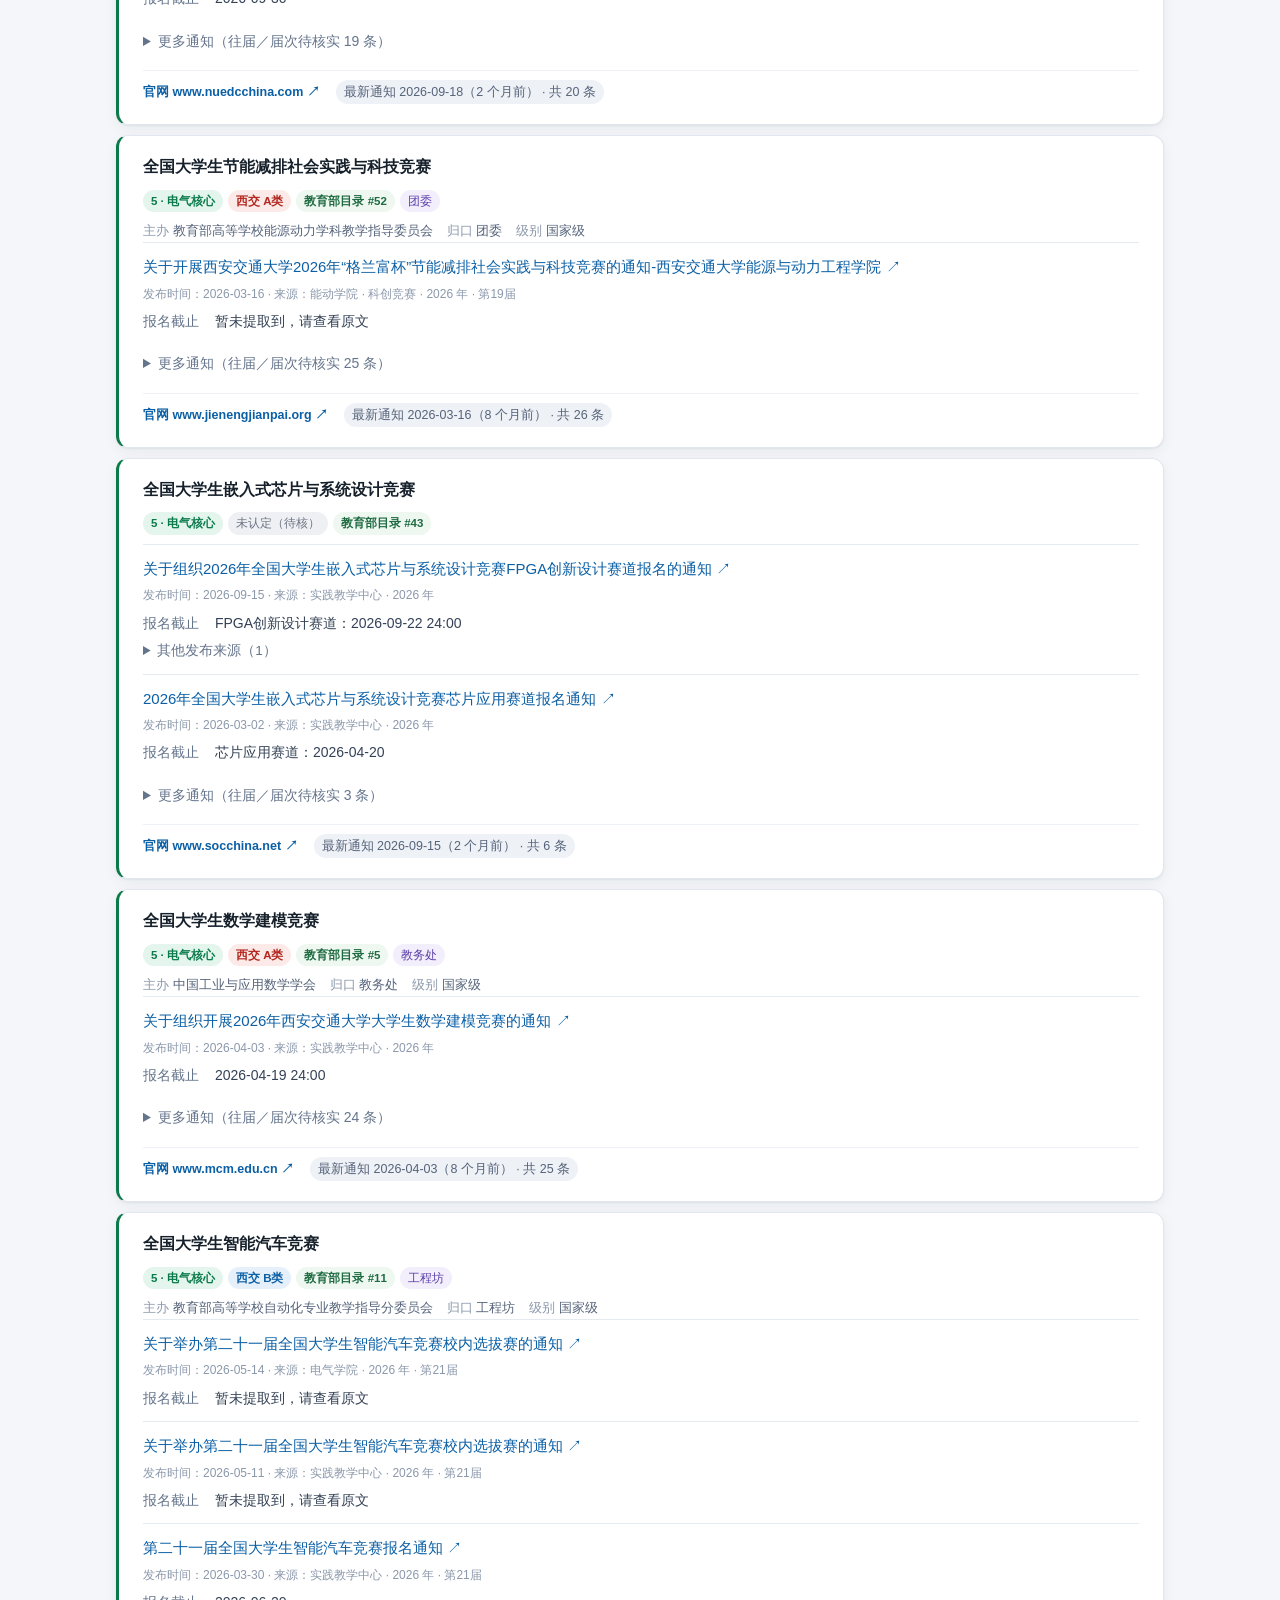
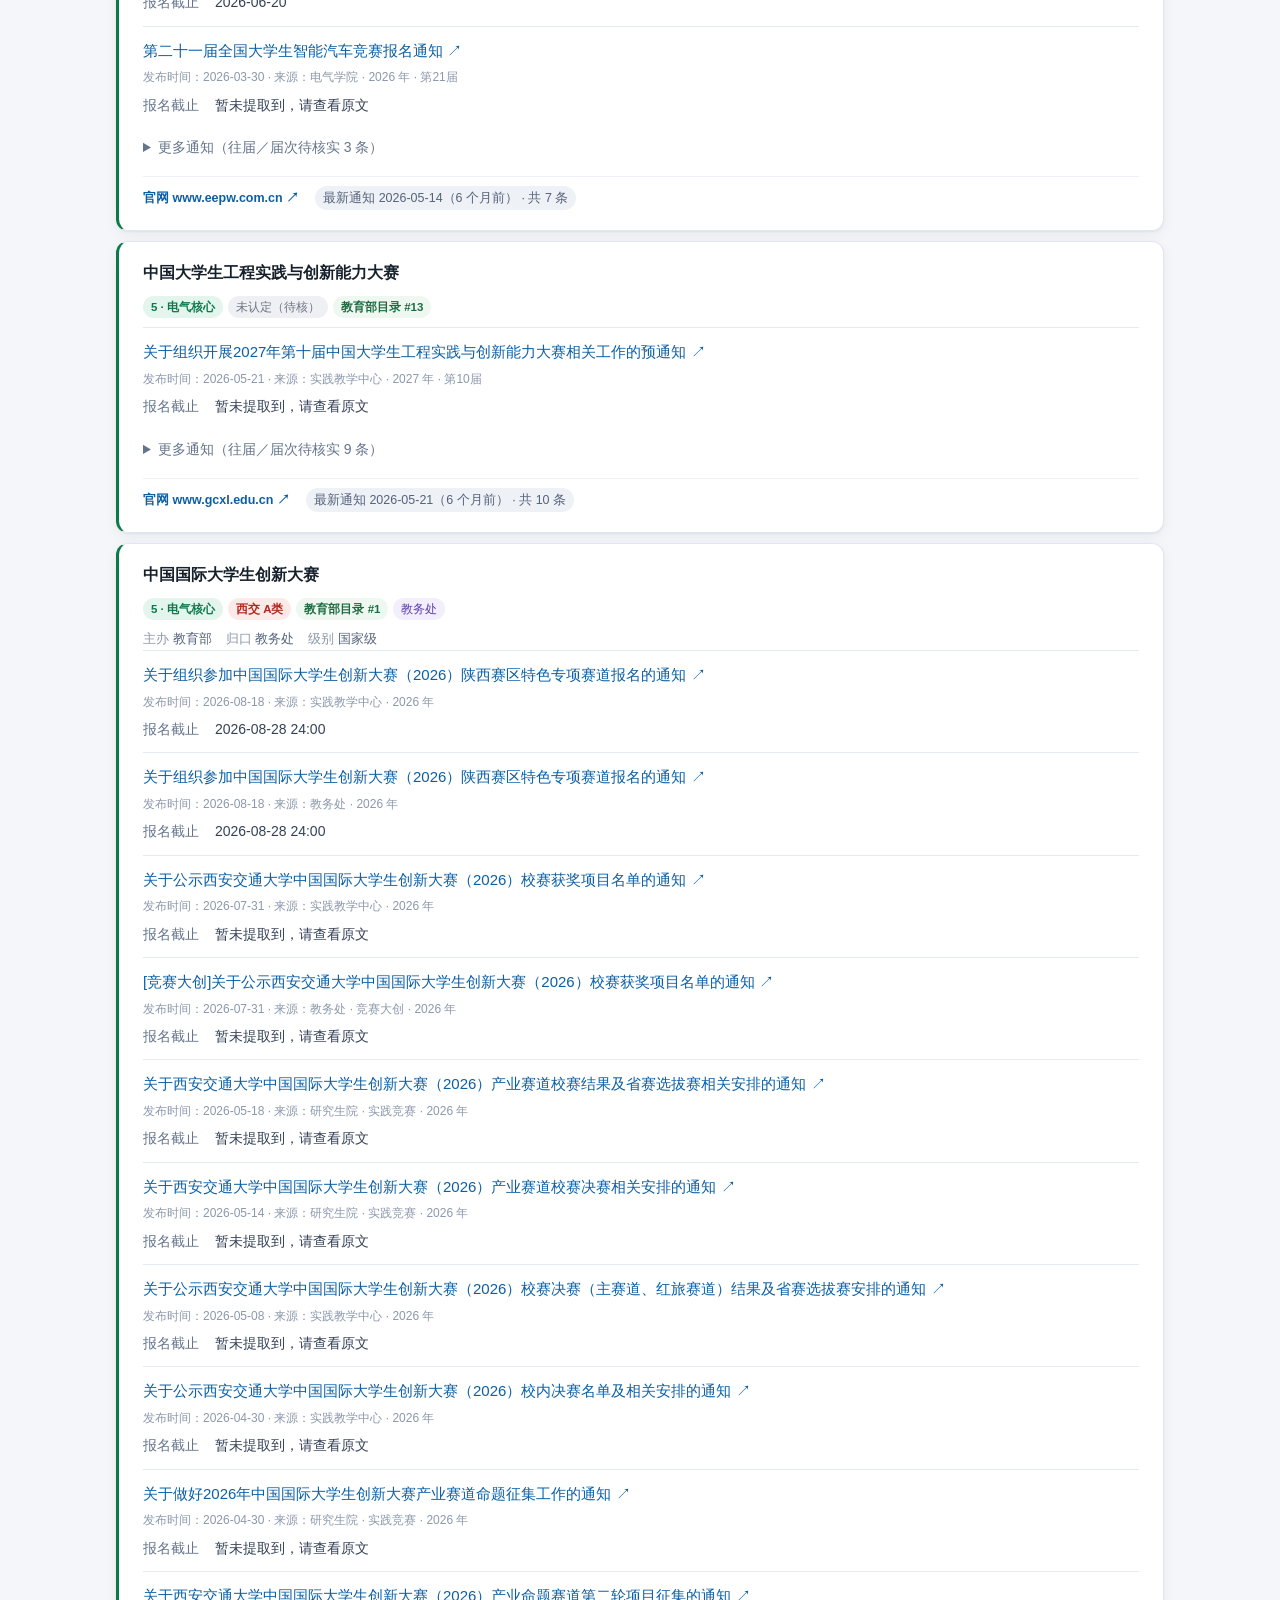
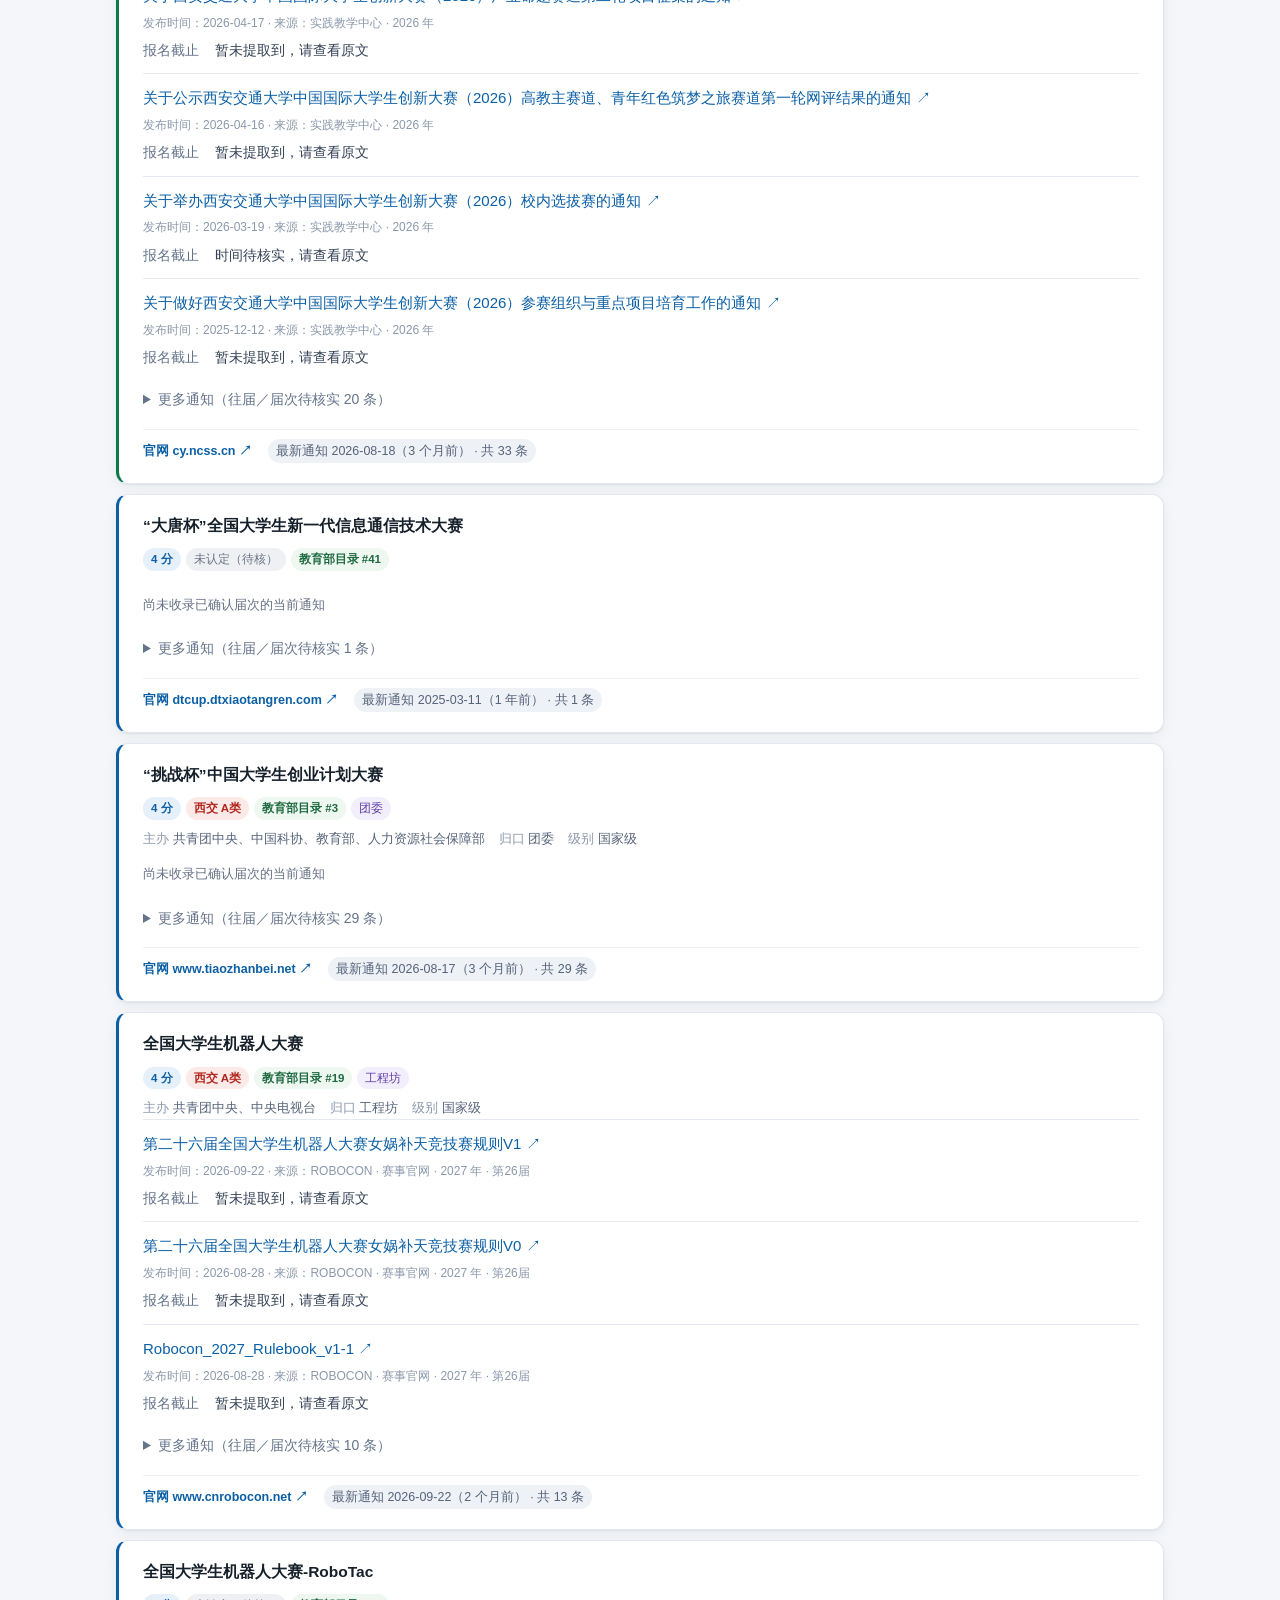
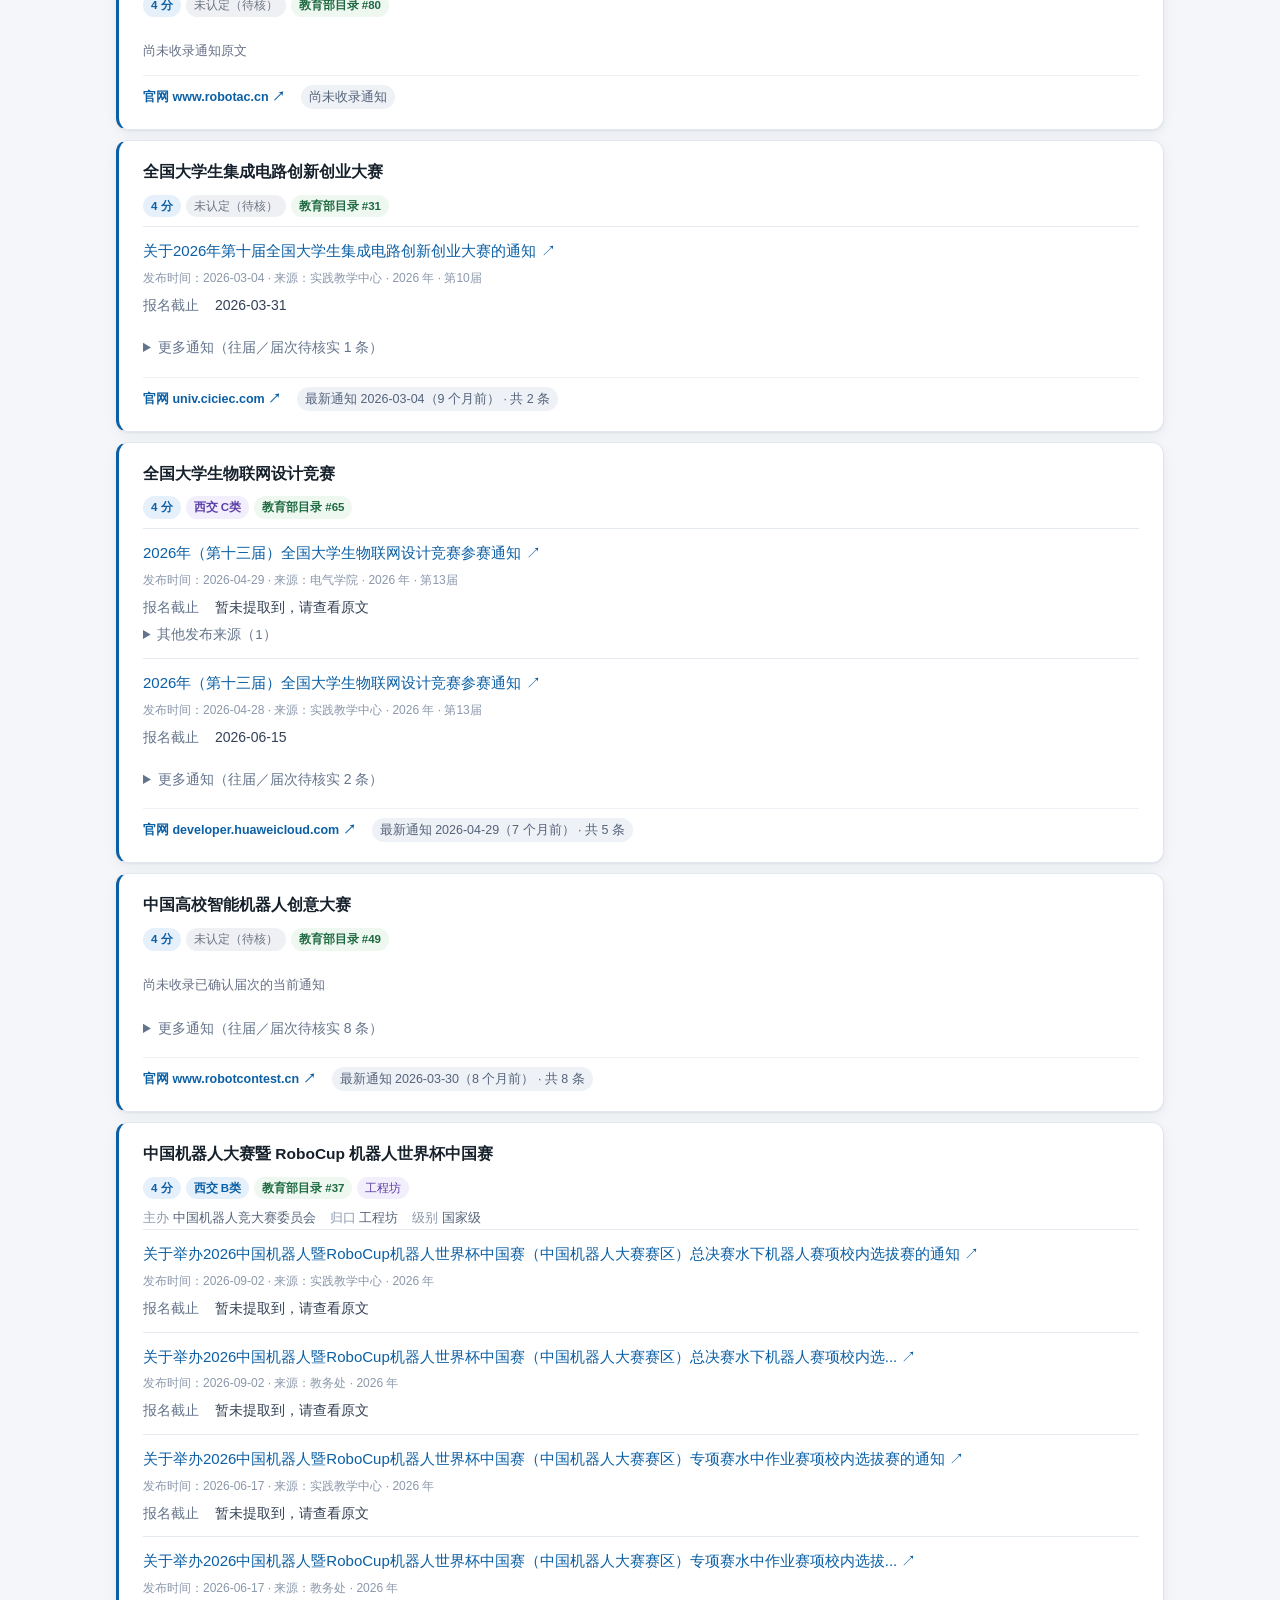
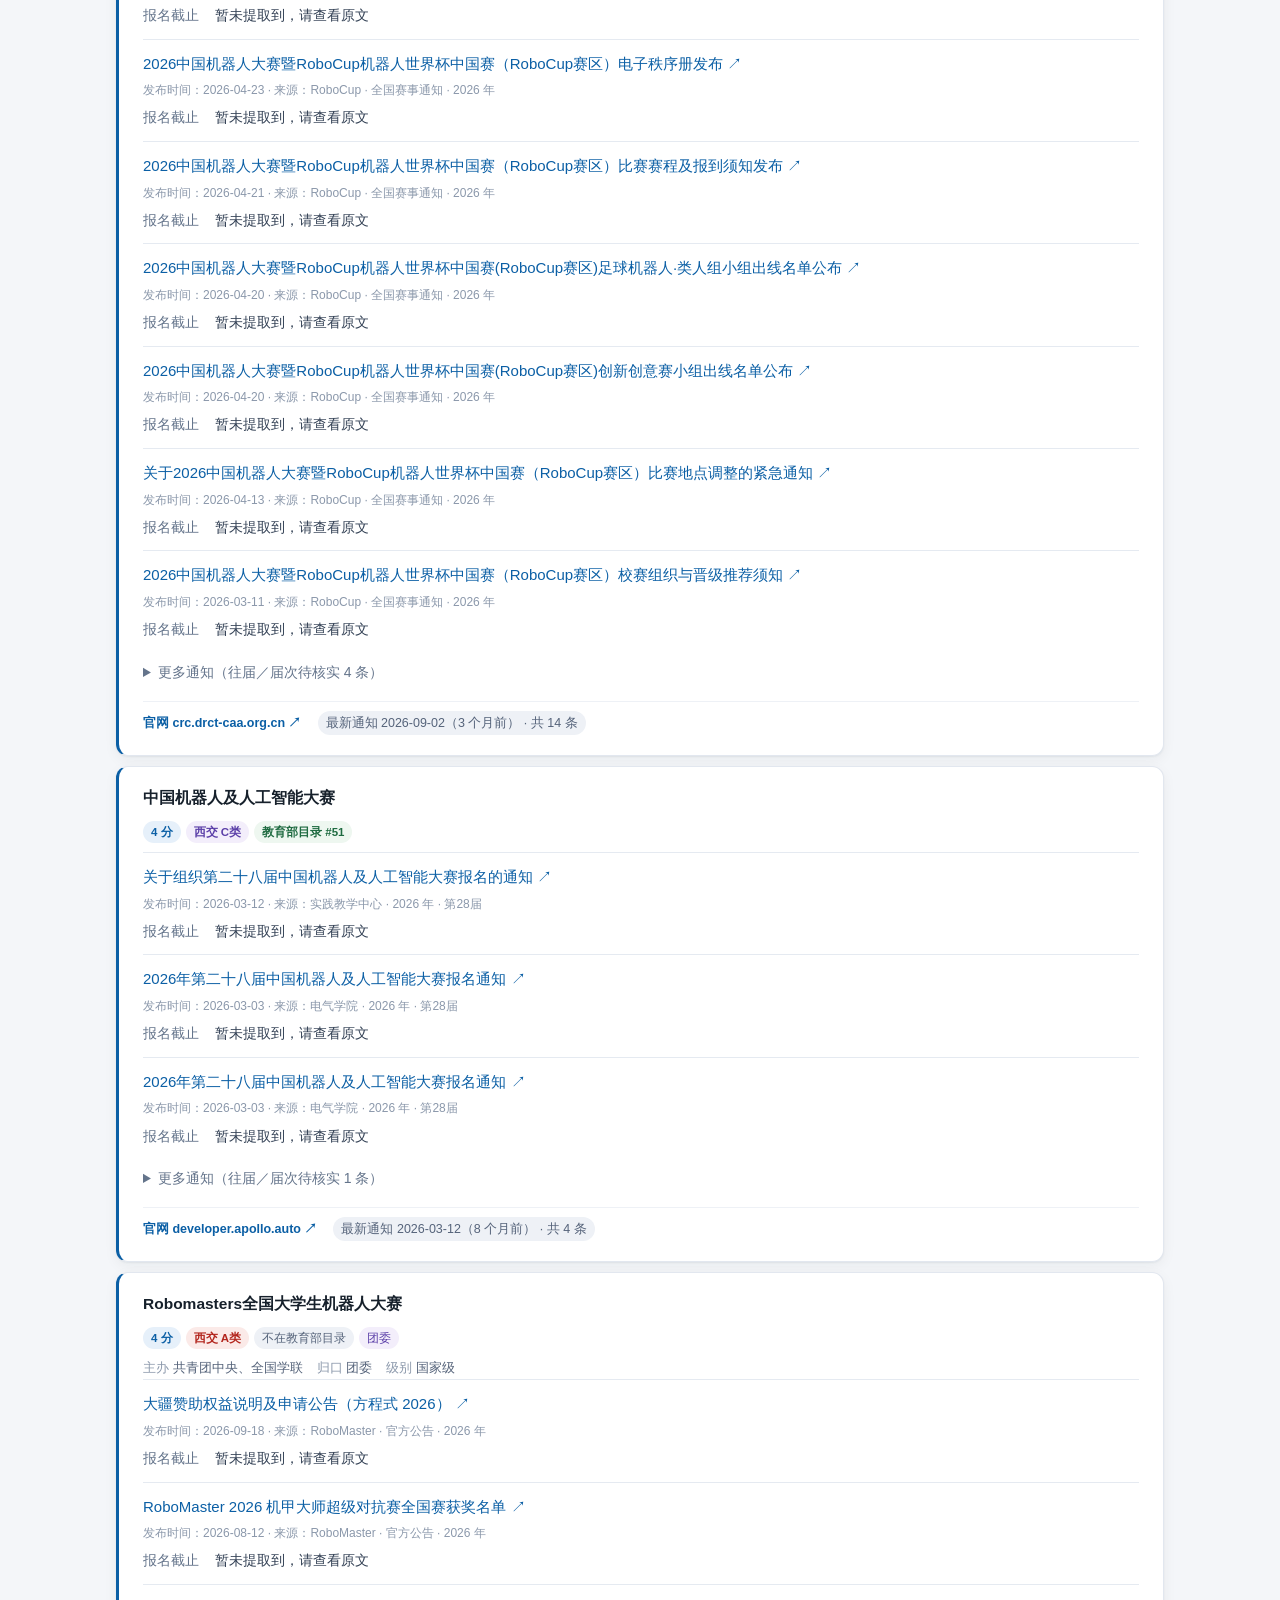
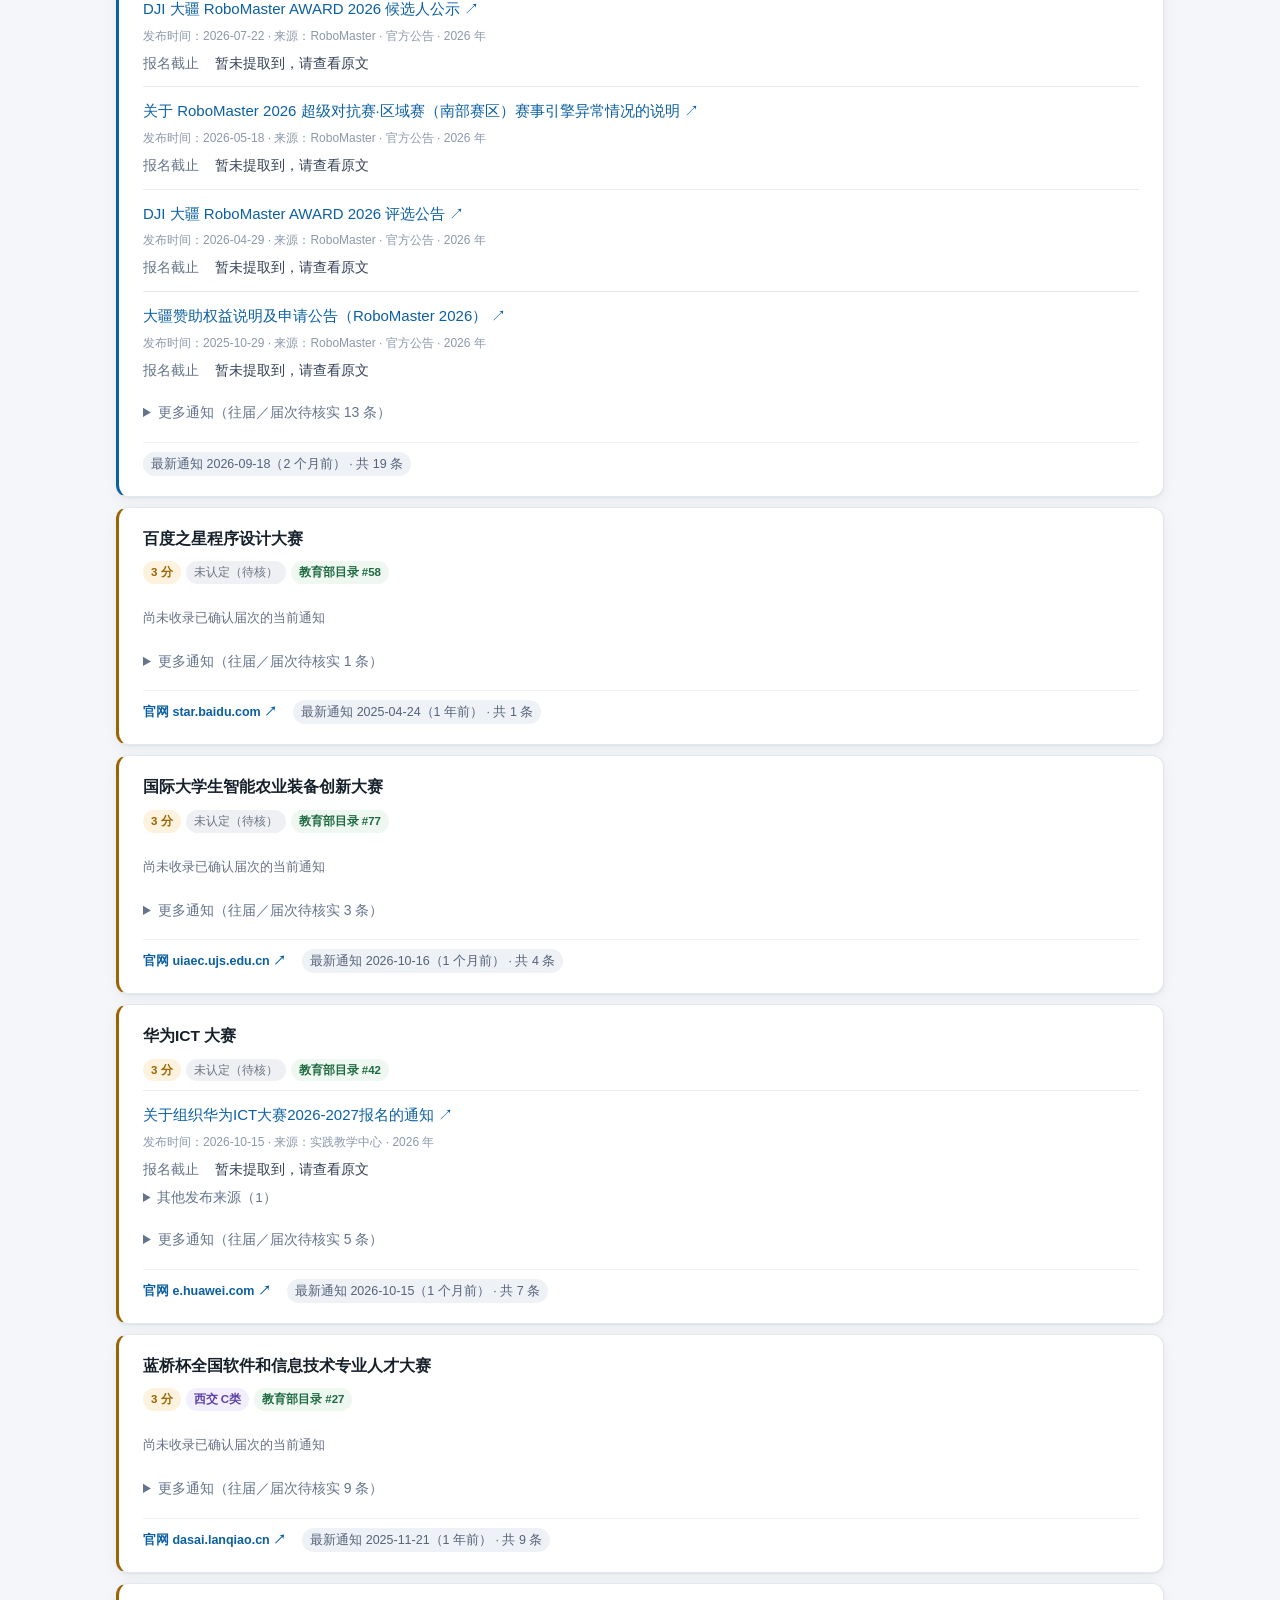
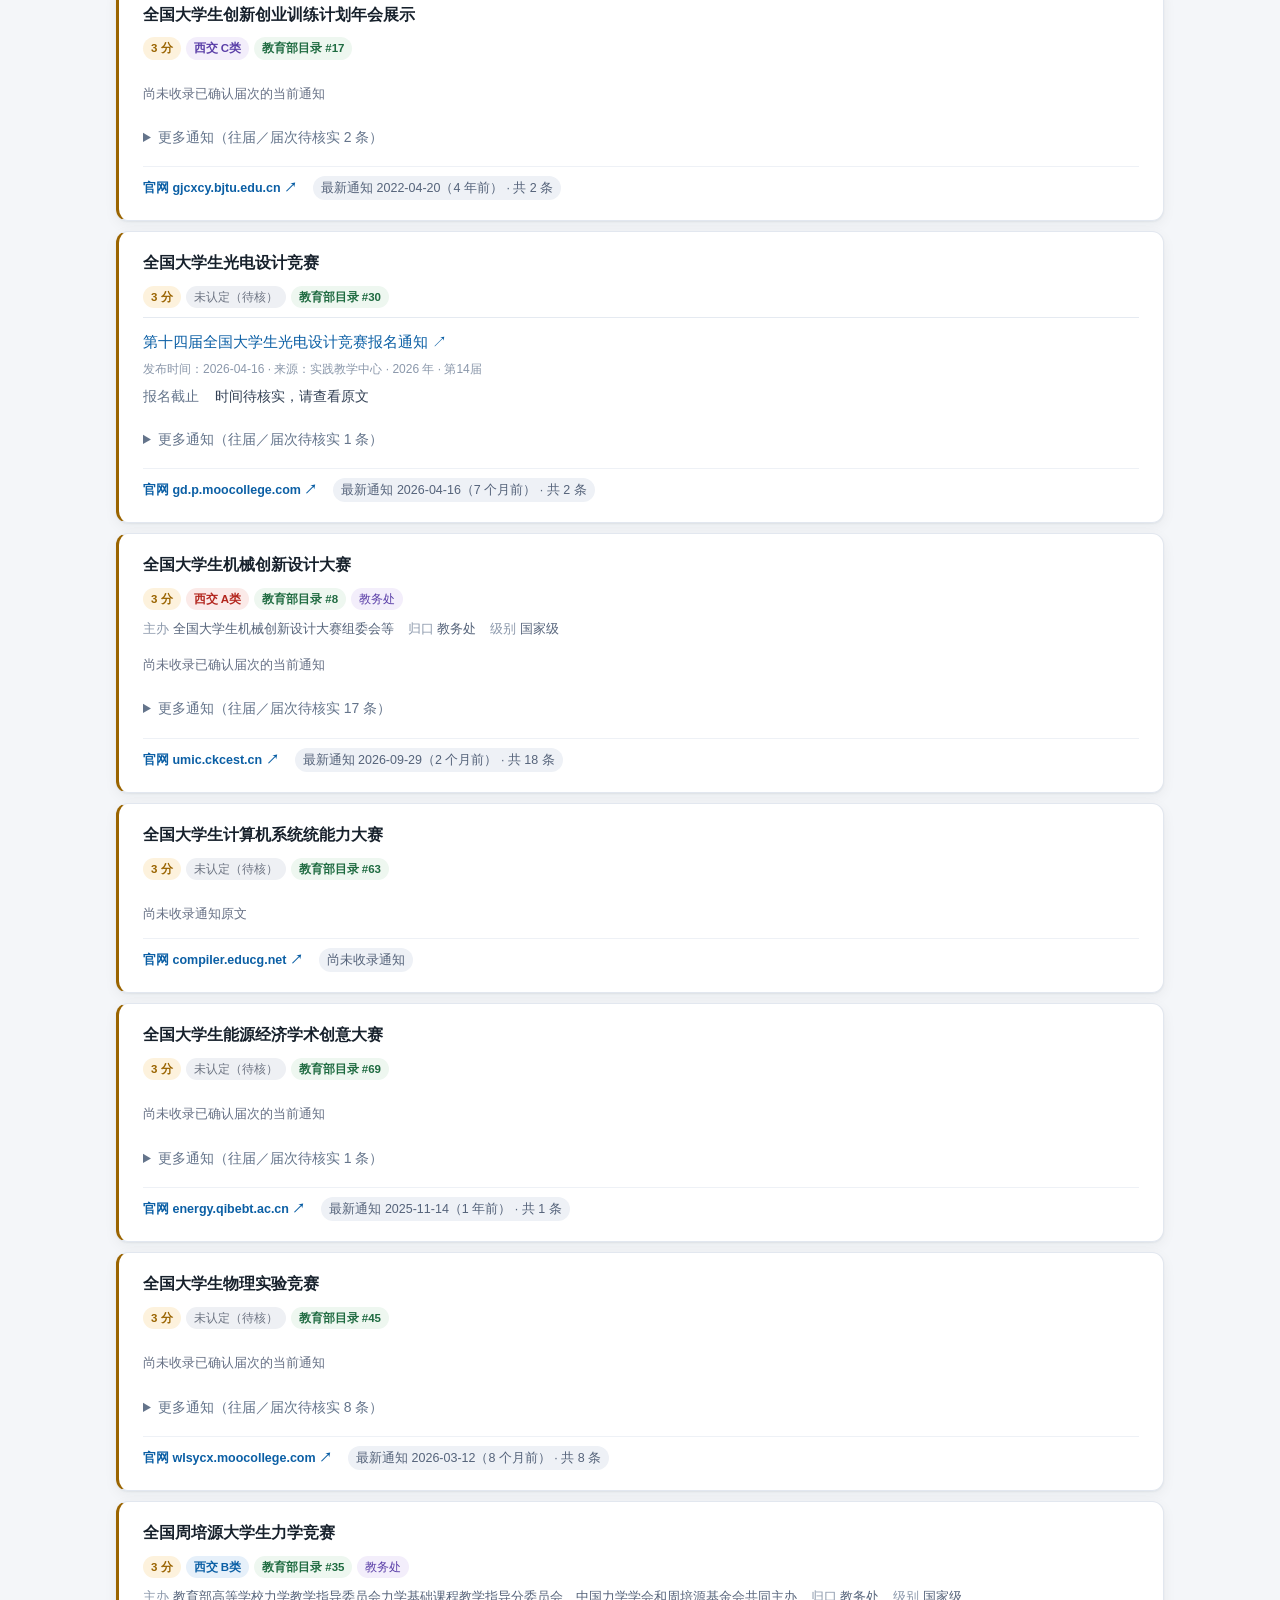
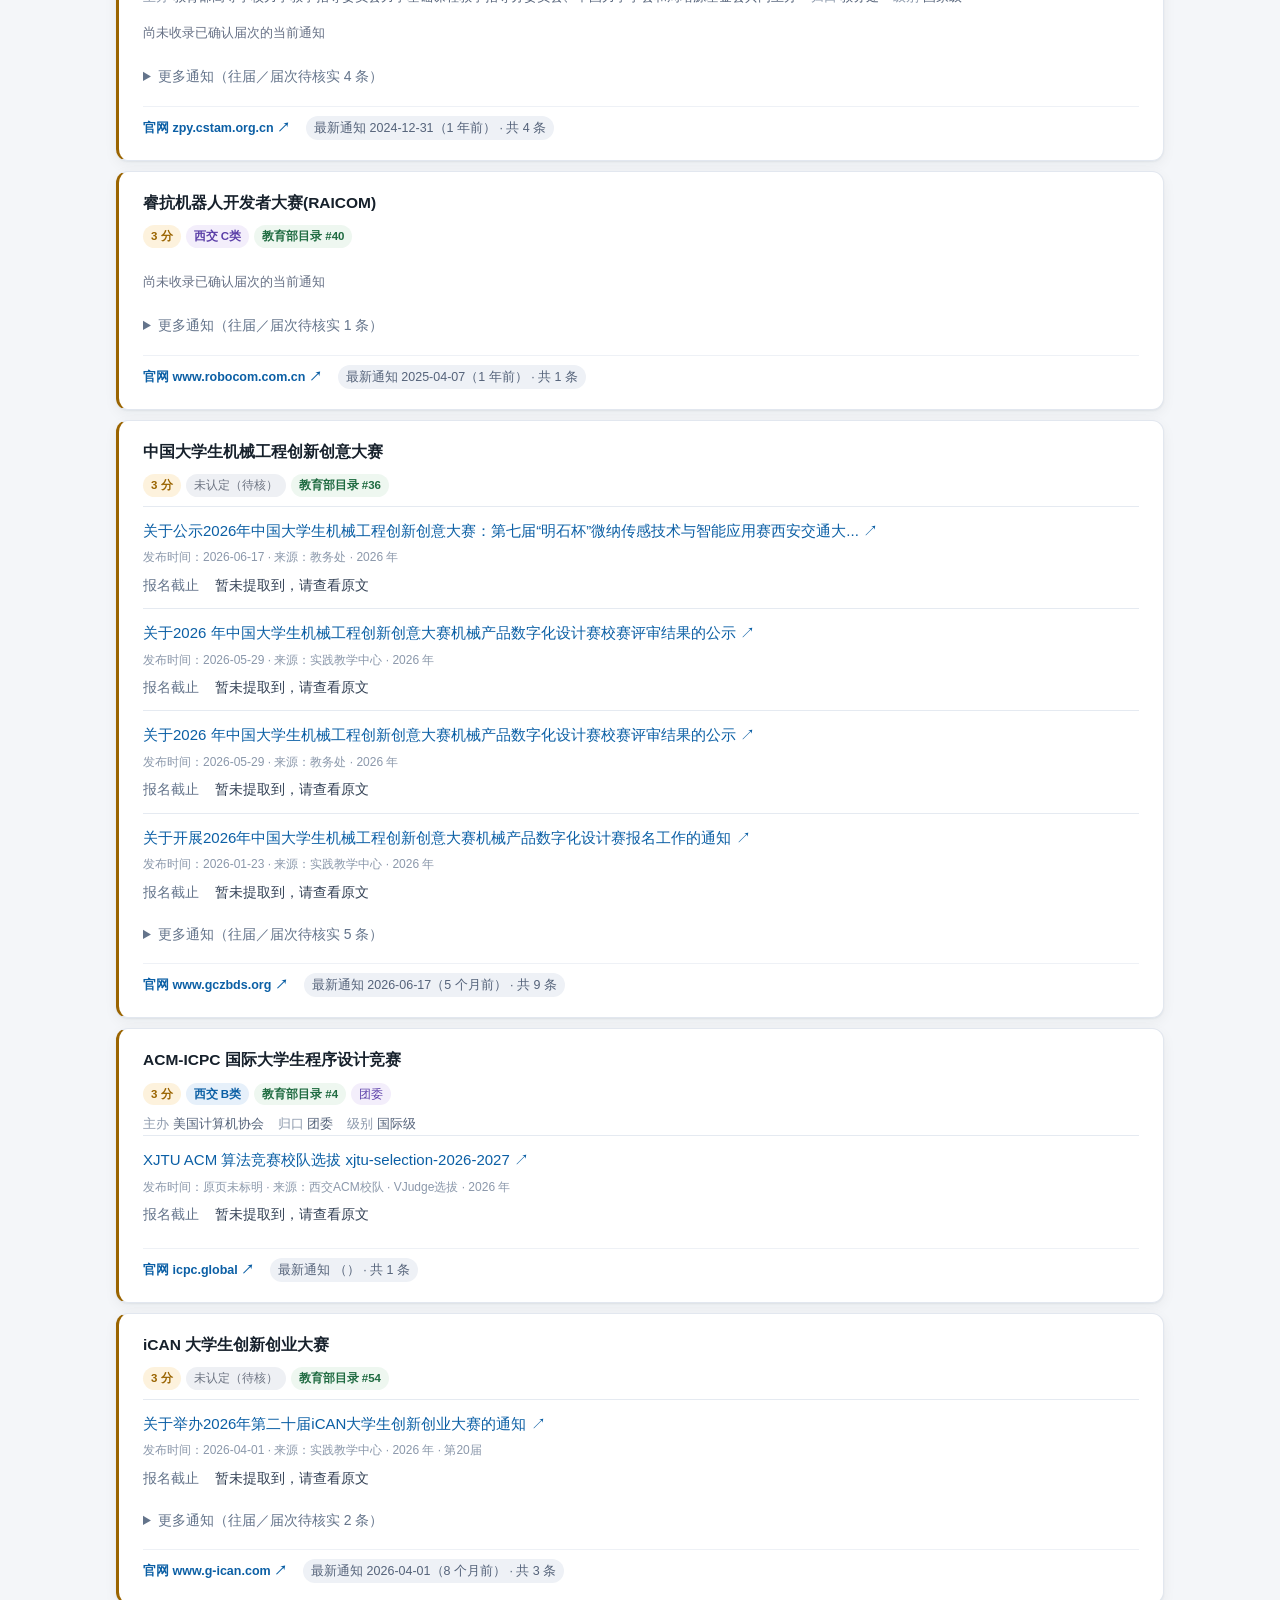
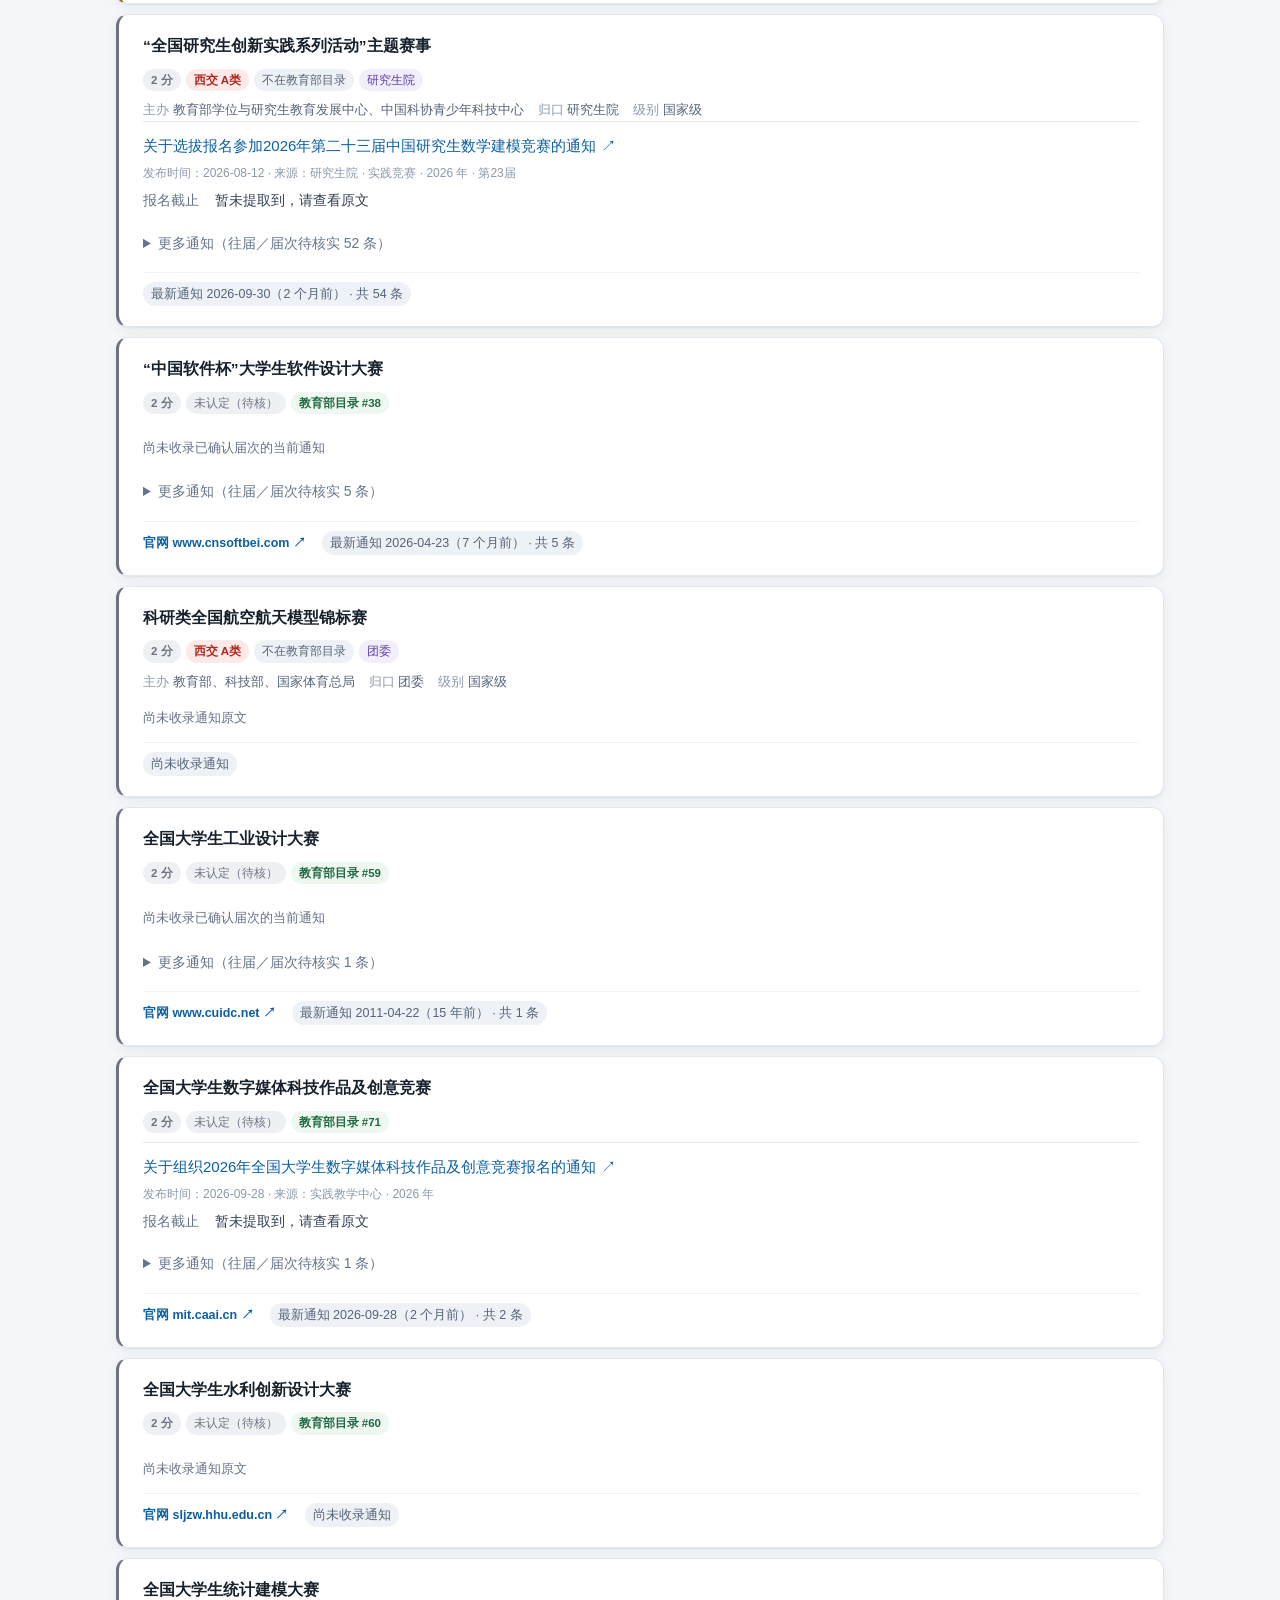
==== commit b074926d: "feat: deploy competition site daily with GitHub Pages" ====
--- a/site/index.html
+++ b/site/index.html
@@ -358,6 +358,10 @@
       <h2>必须知道的数据缺陷</h2>
       <ul id="caveatList"></ul>
 
+      <h2>信息覆盖与缺失原因</h2>
+      <div id="coverageSummary"></div>
+      <p><a href="missing-report.json" target="_blank" rel="noopener">查看逐竞赛缺失原因报告（JSON） ↗</a></p>
+
       <h2>数据来源</h2>
       <ul id="sourceList"></ul>
 
--- a/site/style.css
+++ b/site/style.css
@@ -637,3 +637,20 @@
 .deadline-history, .edition-notices { margin: 15px 0; font-size: 13px; }
 .deadline-history > summary, .edition-notices > summary { cursor: pointer; color: var(--blue, #2459a9); line-height: 1.7; }
 .competition-registration a { overflow-wrap: anywhere; }
+.information-diagnostics { margin: 16px 0; font-size: 13px; line-height: 1.8; }
+.information-diagnostics > summary { color: var(--blue, #2459a9); cursor: pointer; }
+.state-fetch_failed, .state-body_empty { background: #fff0ed; color: #b33224; }
+.state-body_pending, .state-fields_pending { background: #fff4da; color: #85550a; }
+/* Compact catalogue: title, registration deadline and original notice only. */
+.compact-card { padding: 20px 24px; cursor: default; }
+.compact-card .card-title { margin-bottom: 12px; }
+.compact-publication { margin-top: 5px; font-size: 12px; color: var(--ink-3); line-height: 1.6; }
+.compact-notice { padding: 12px 0; border-top: 1px solid var(--border, #e5eaf1); }
+.compact-source { display: block; line-height: 1.65; overflow-wrap: anywhere; }
+.compact-deadline { margin-top: 6px; font-size: 14px; line-height: 1.6; color: #334155; }
+.compact-deadline > span { color: #64748b; margin-right: 12px; }
+.compact-archive > summary { padding: 8px 0; cursor: pointer; color: #64748b; font-size: 14px; }
+@media (max-width: 600px) { .compact-card { padding: 16px; } }
+.compact-reposts { margin-top: 6px; font-size: 0.9em; color: #64748b; }
+.compact-reposts summary { cursor: pointer; }
+.compact-reposts > div { margin: 4px 0; }
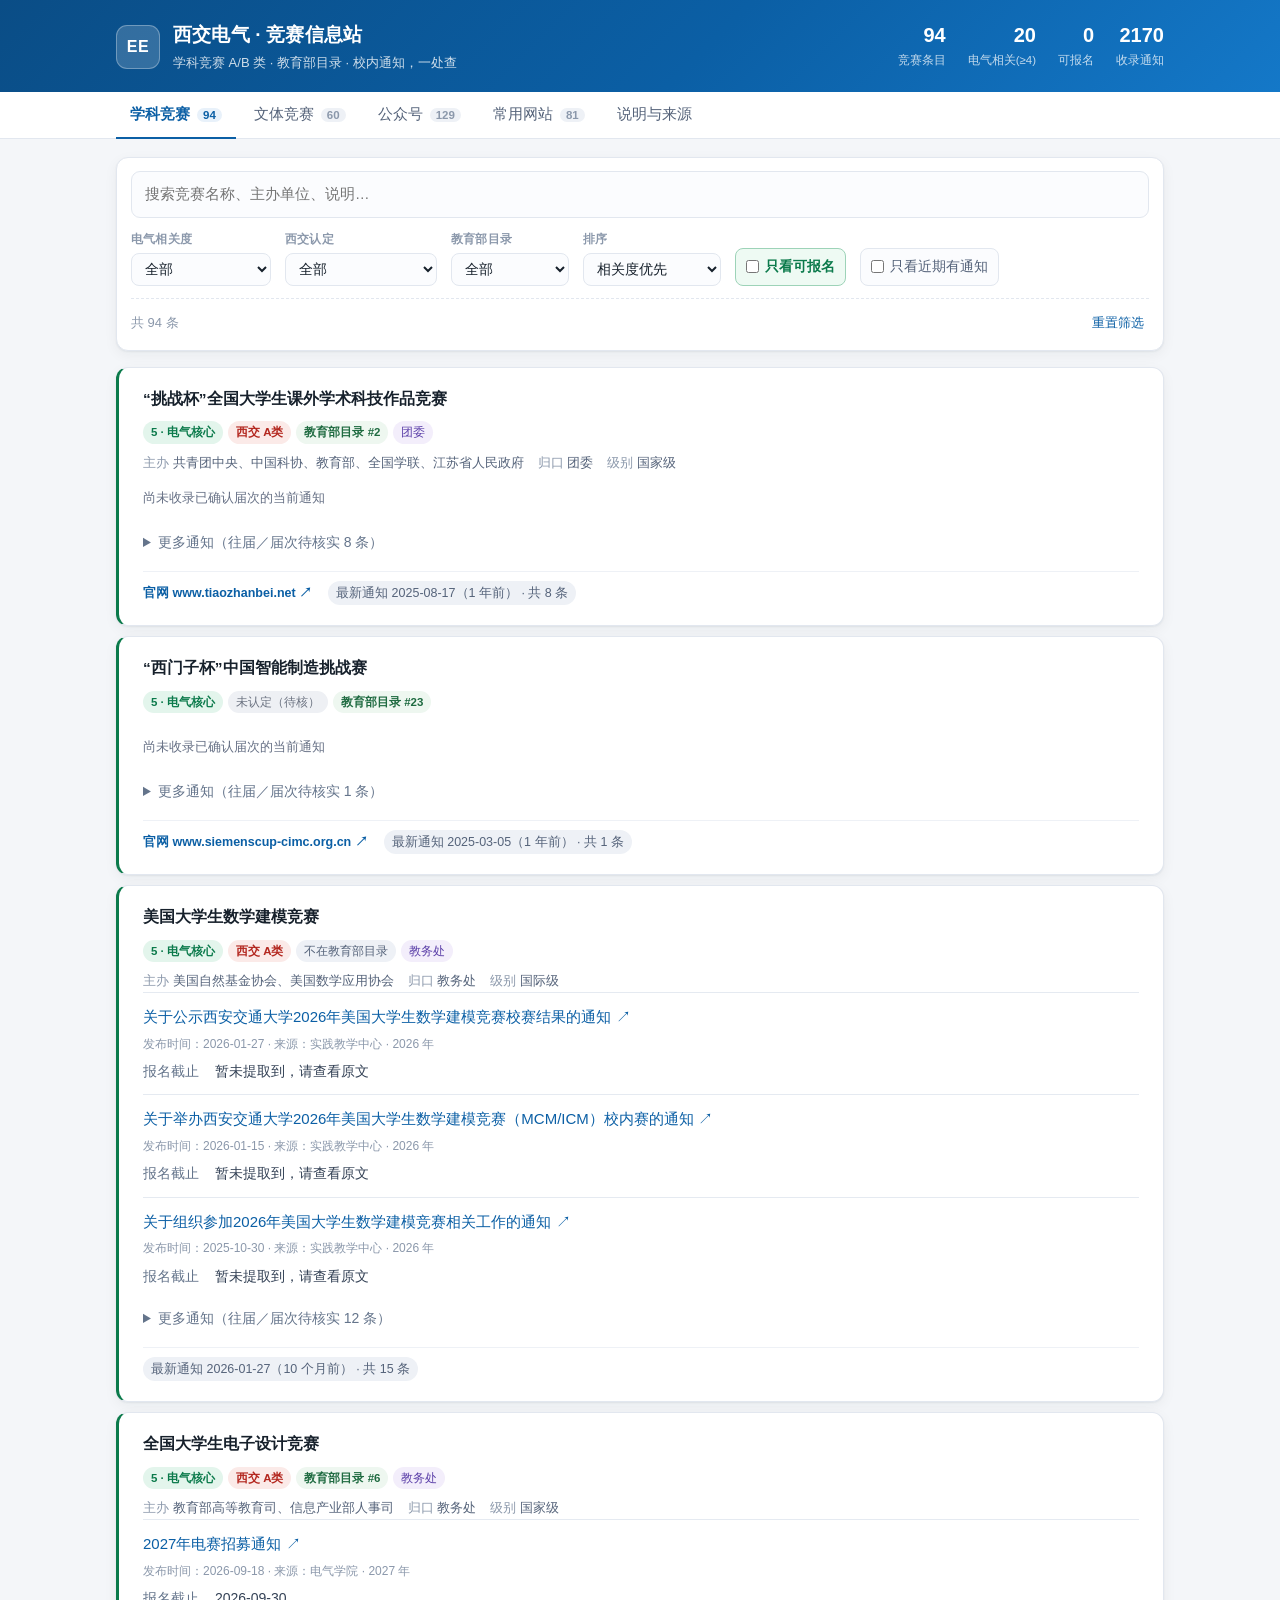
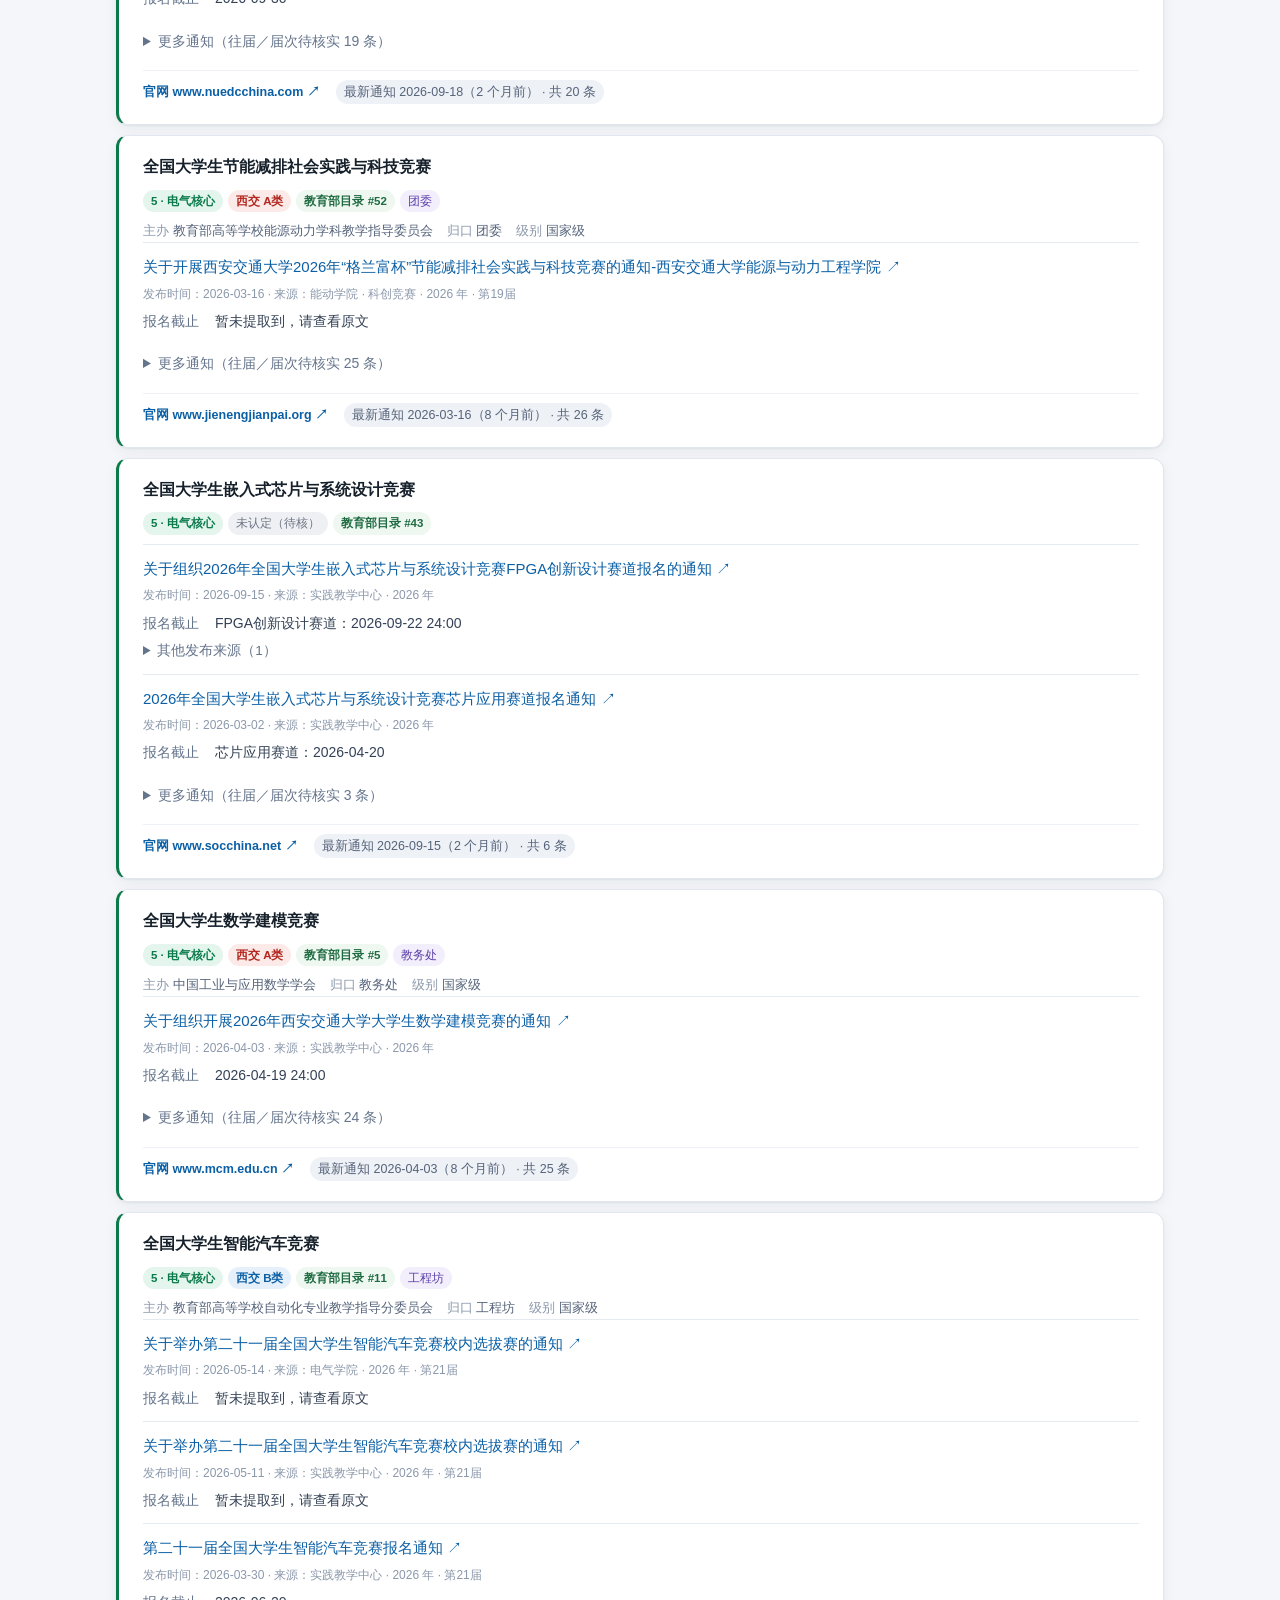
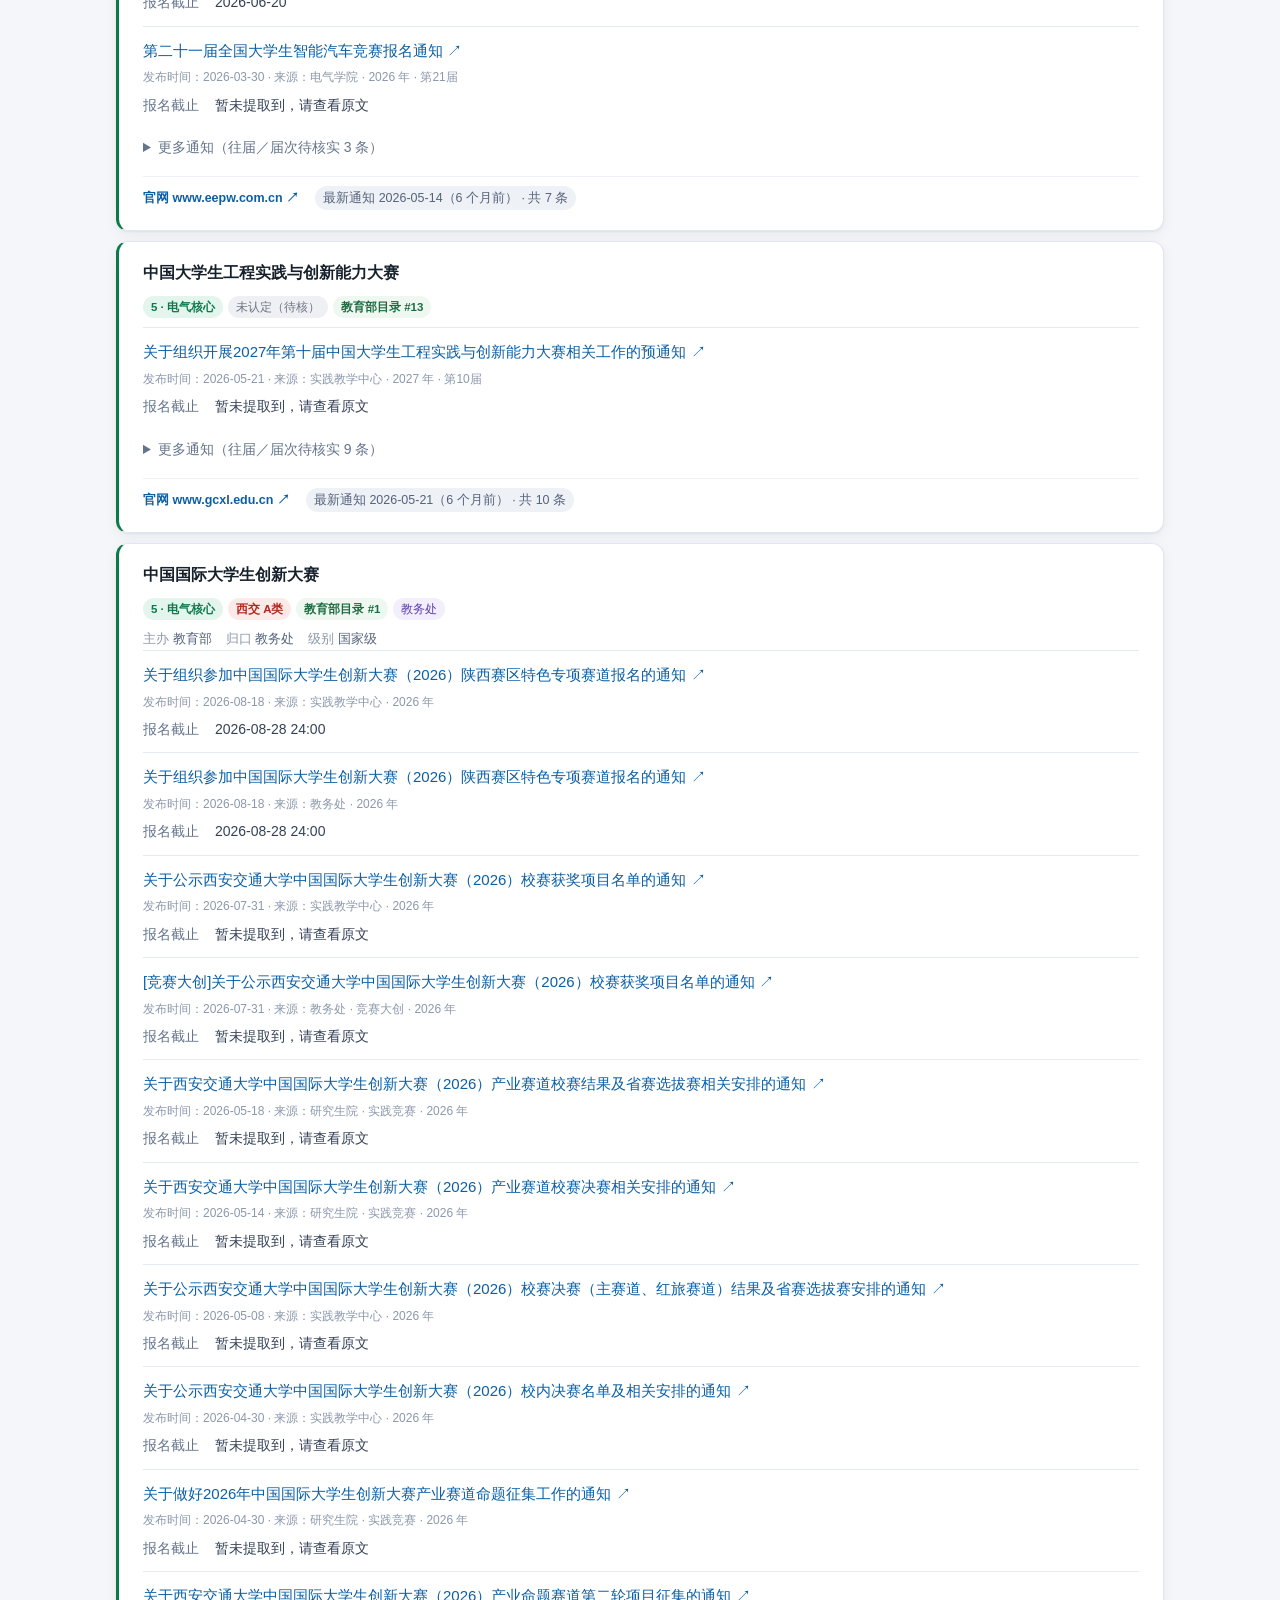
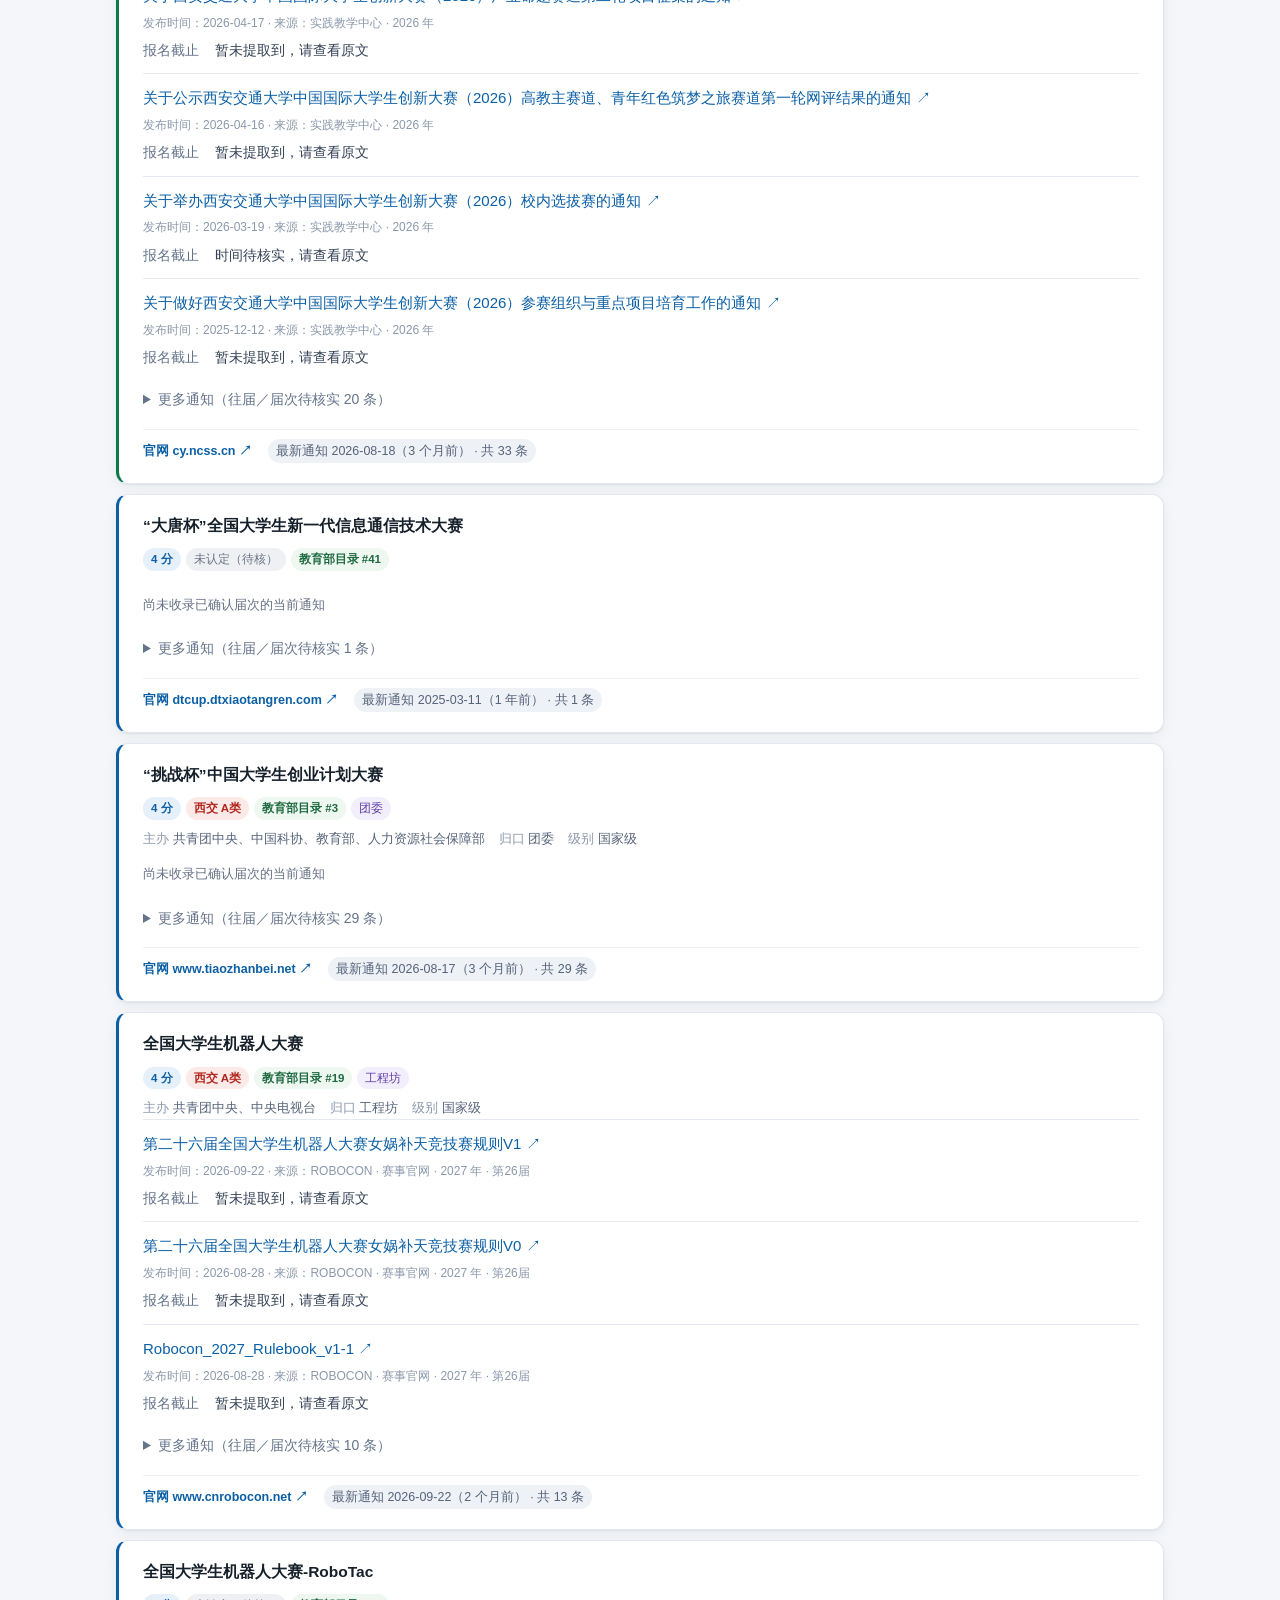
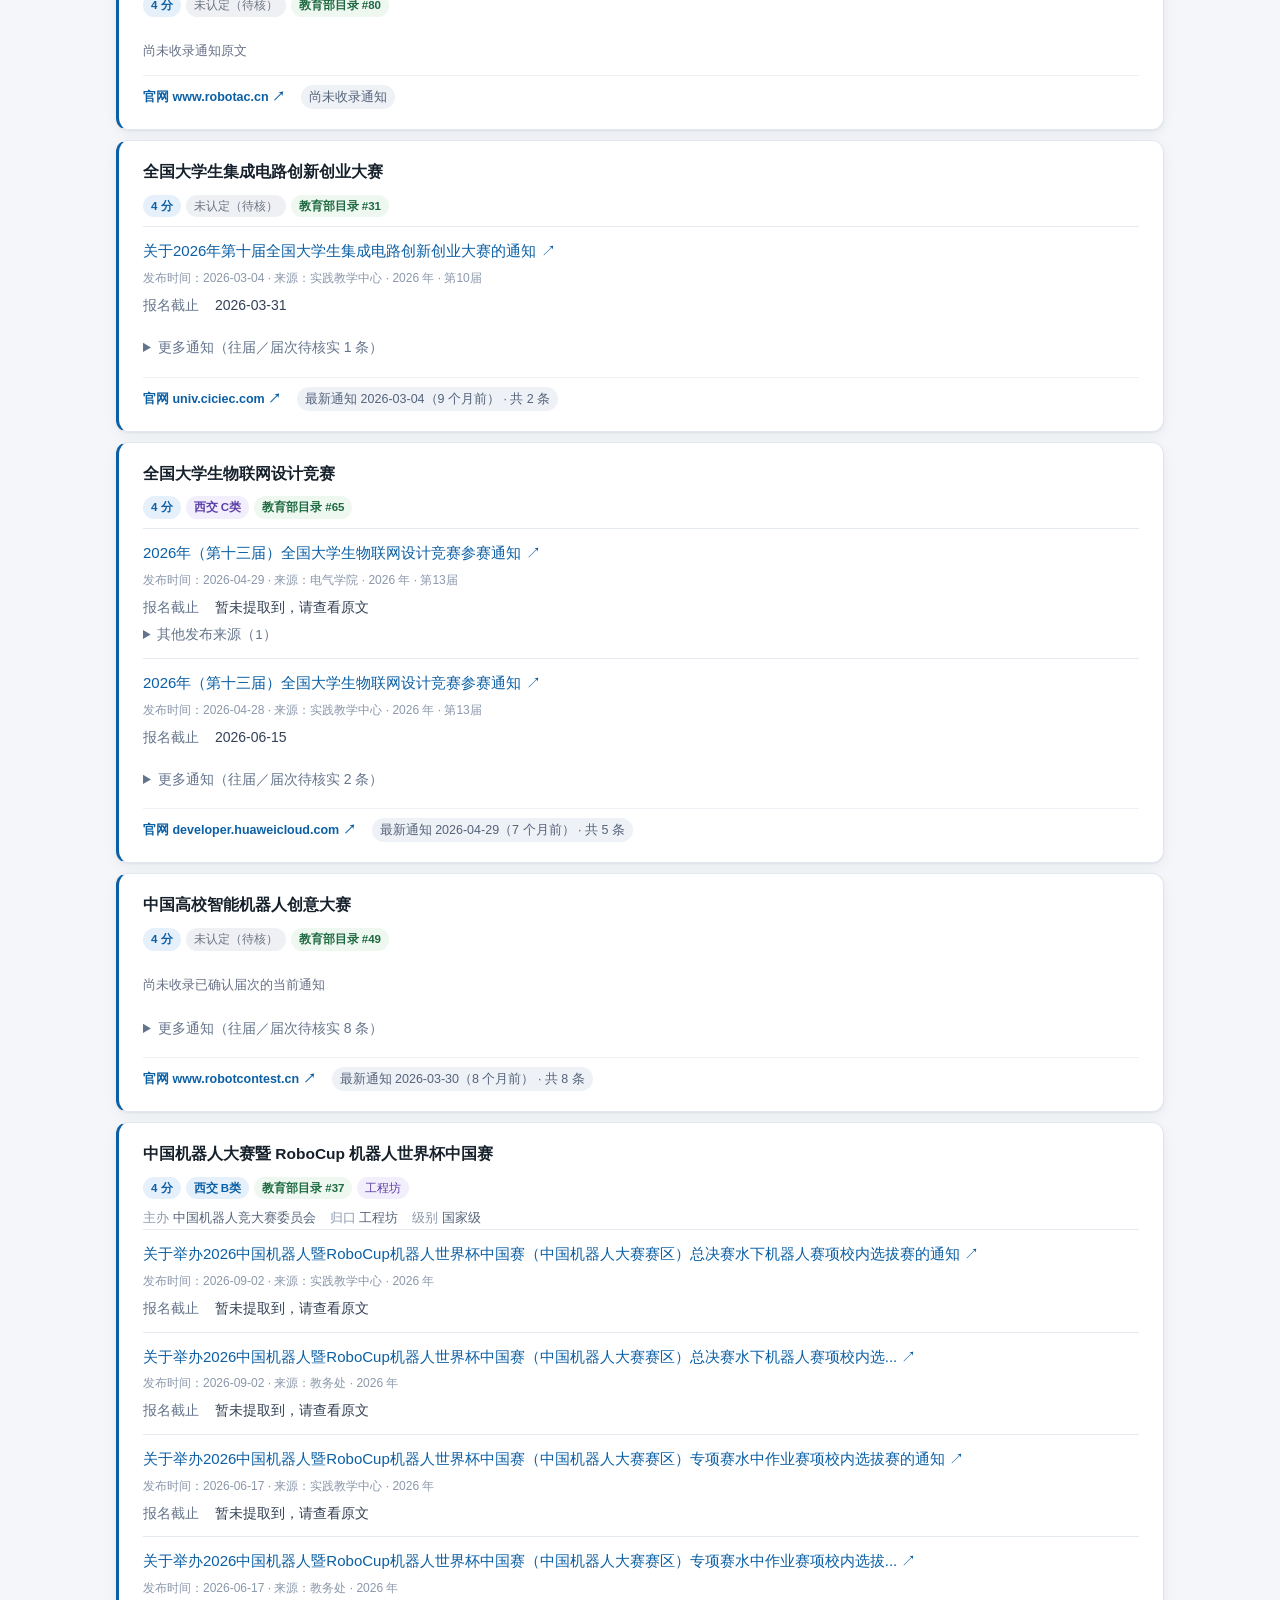
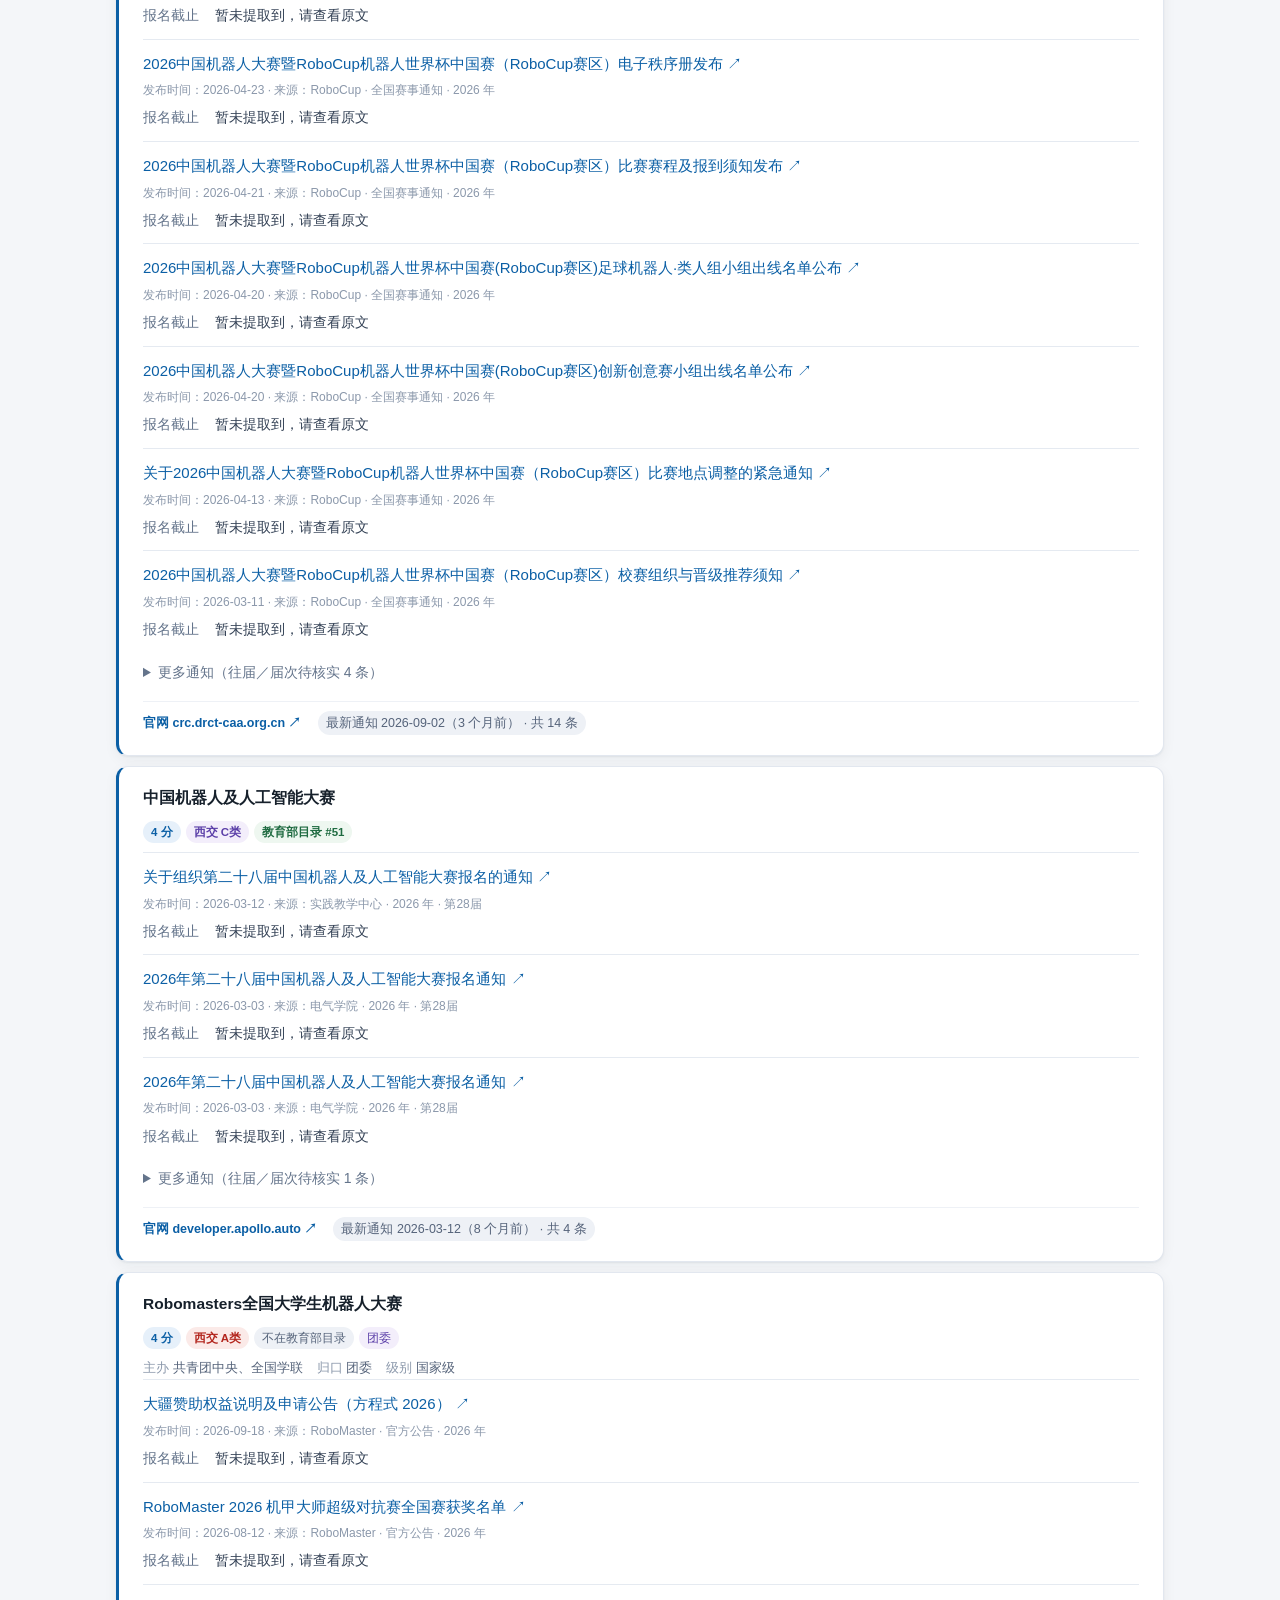
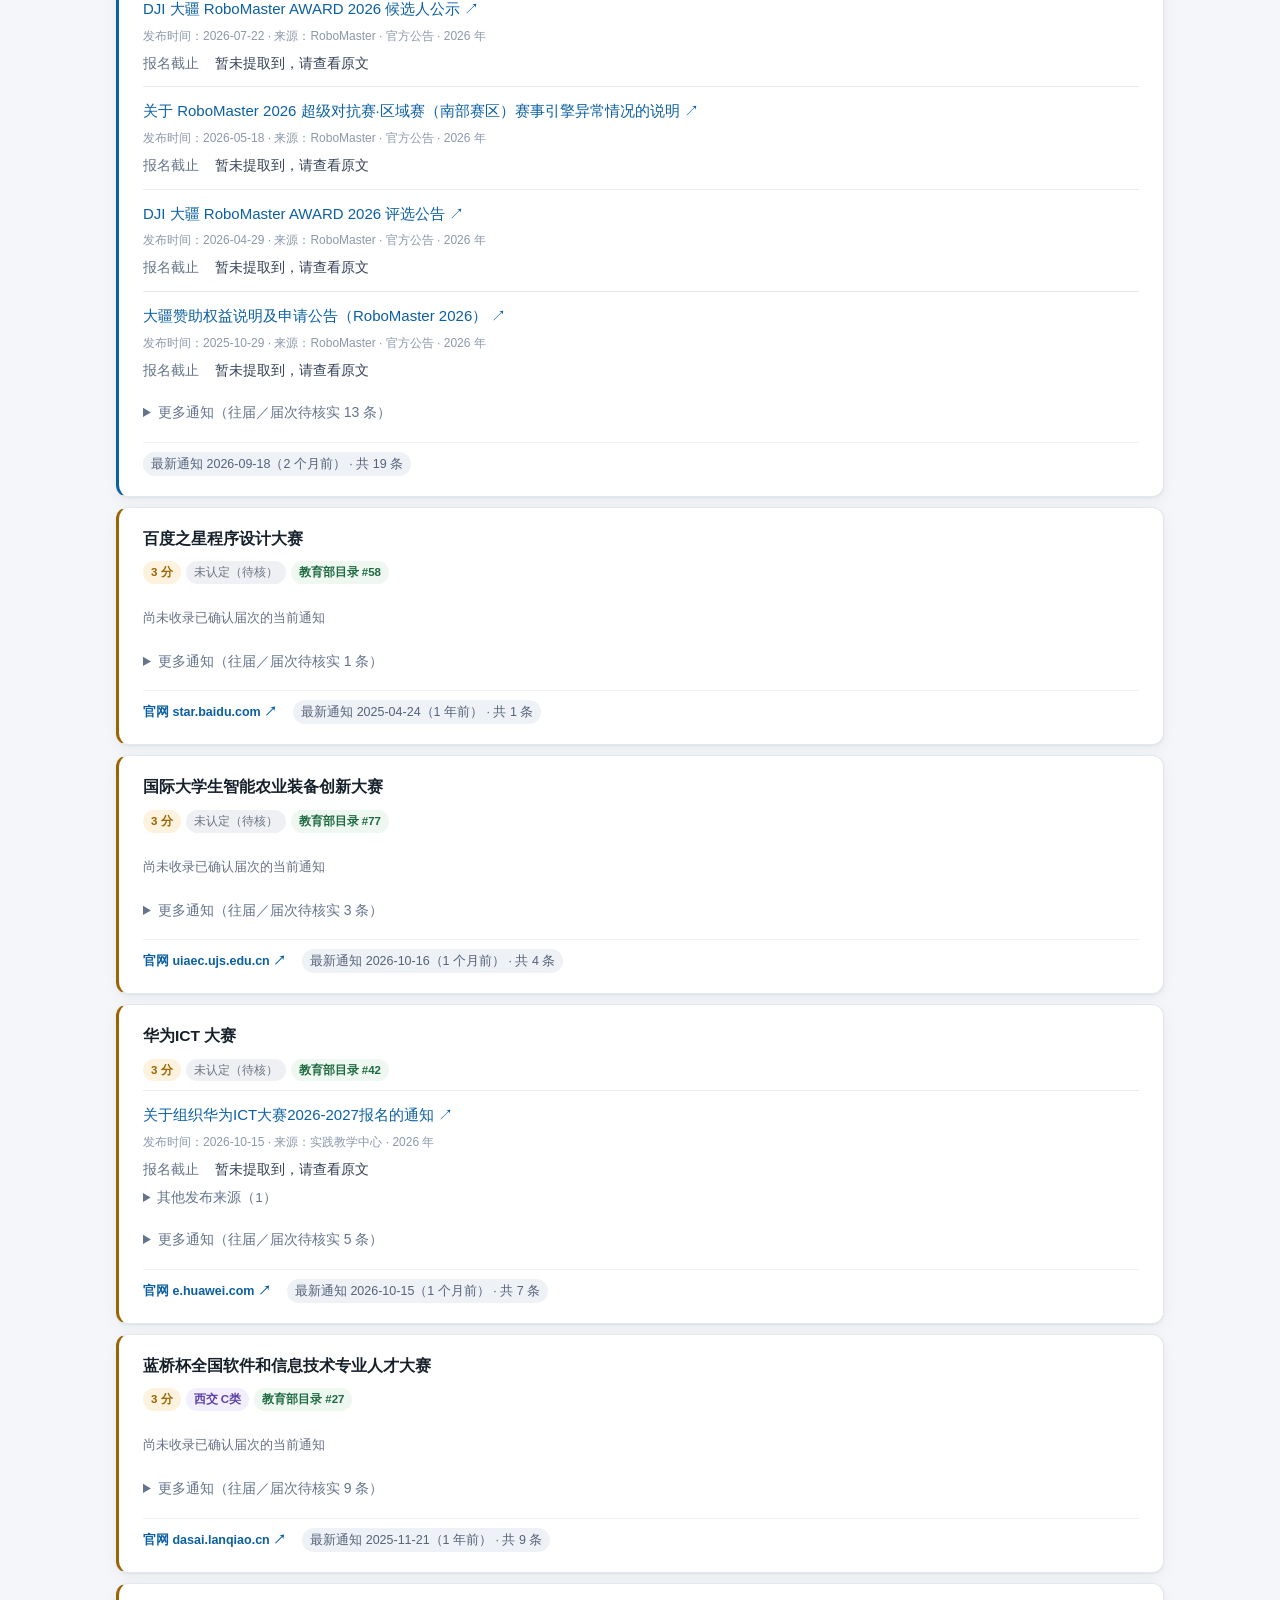
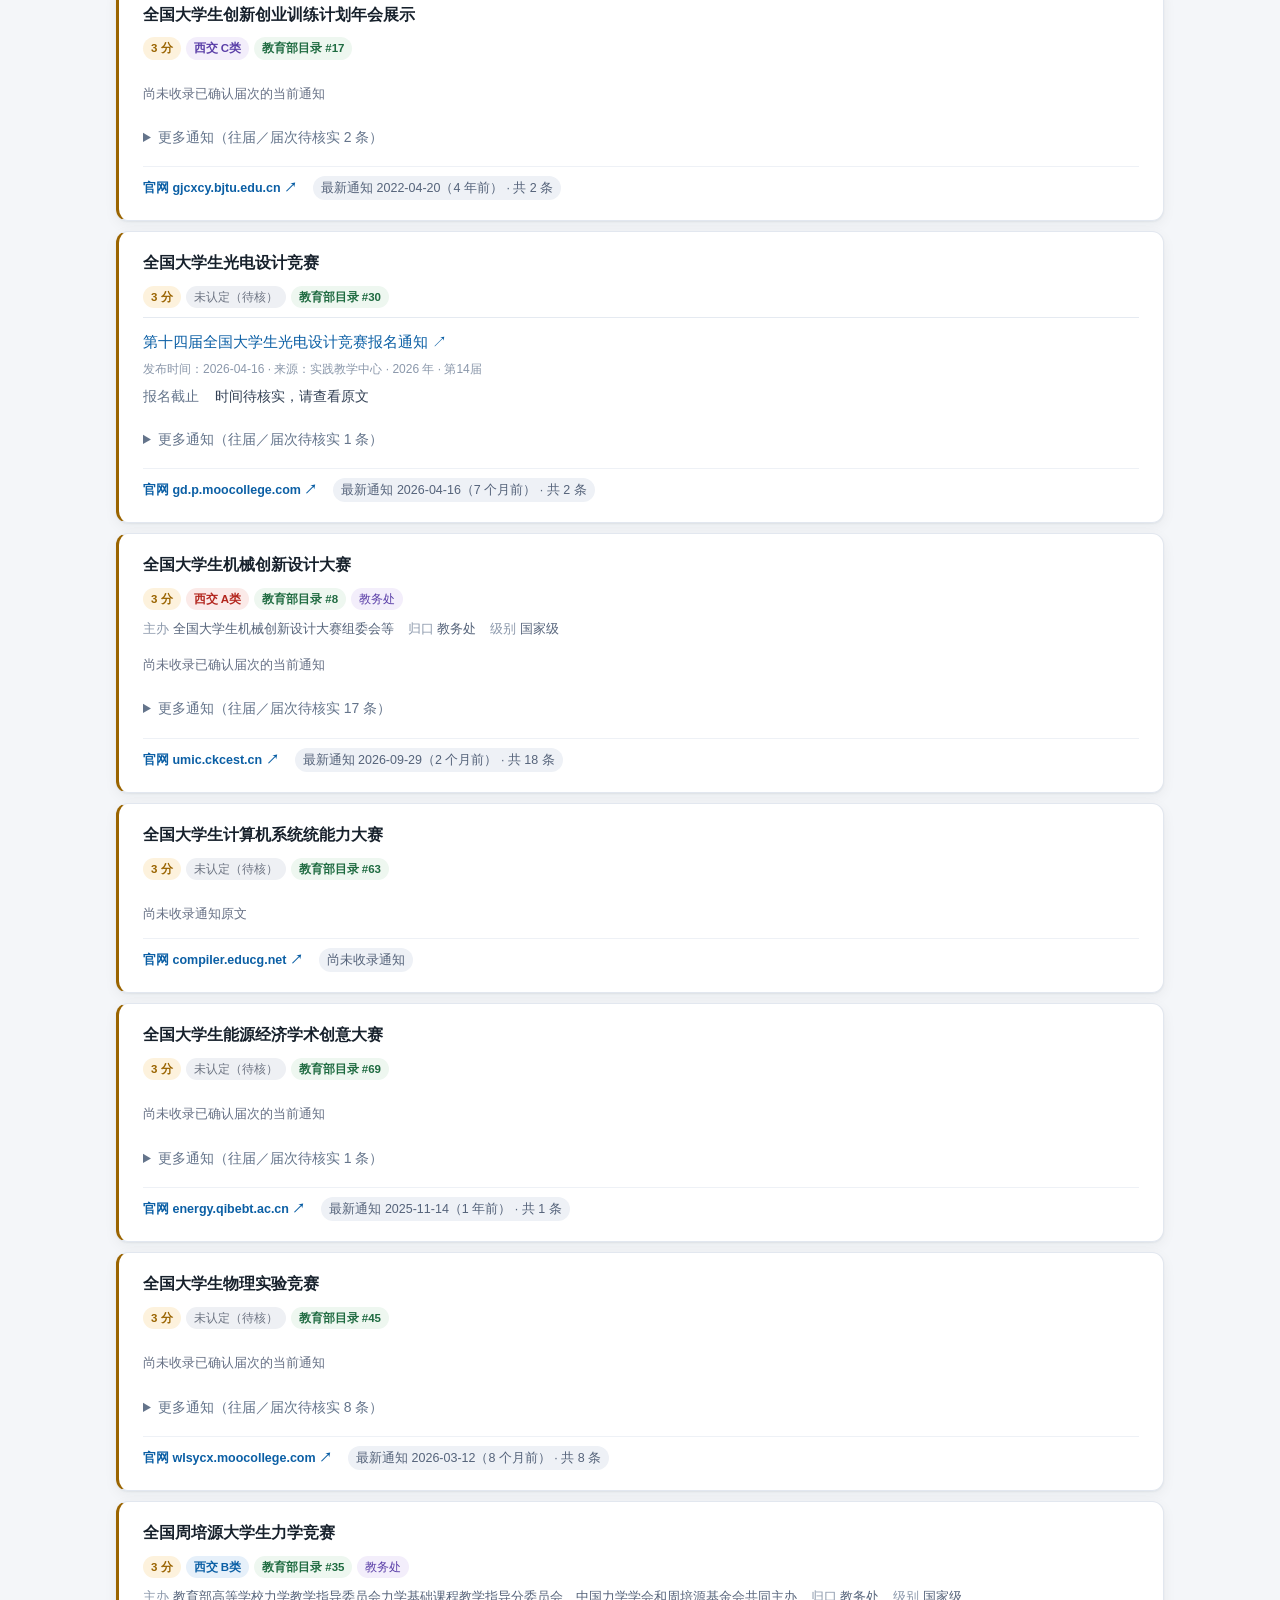
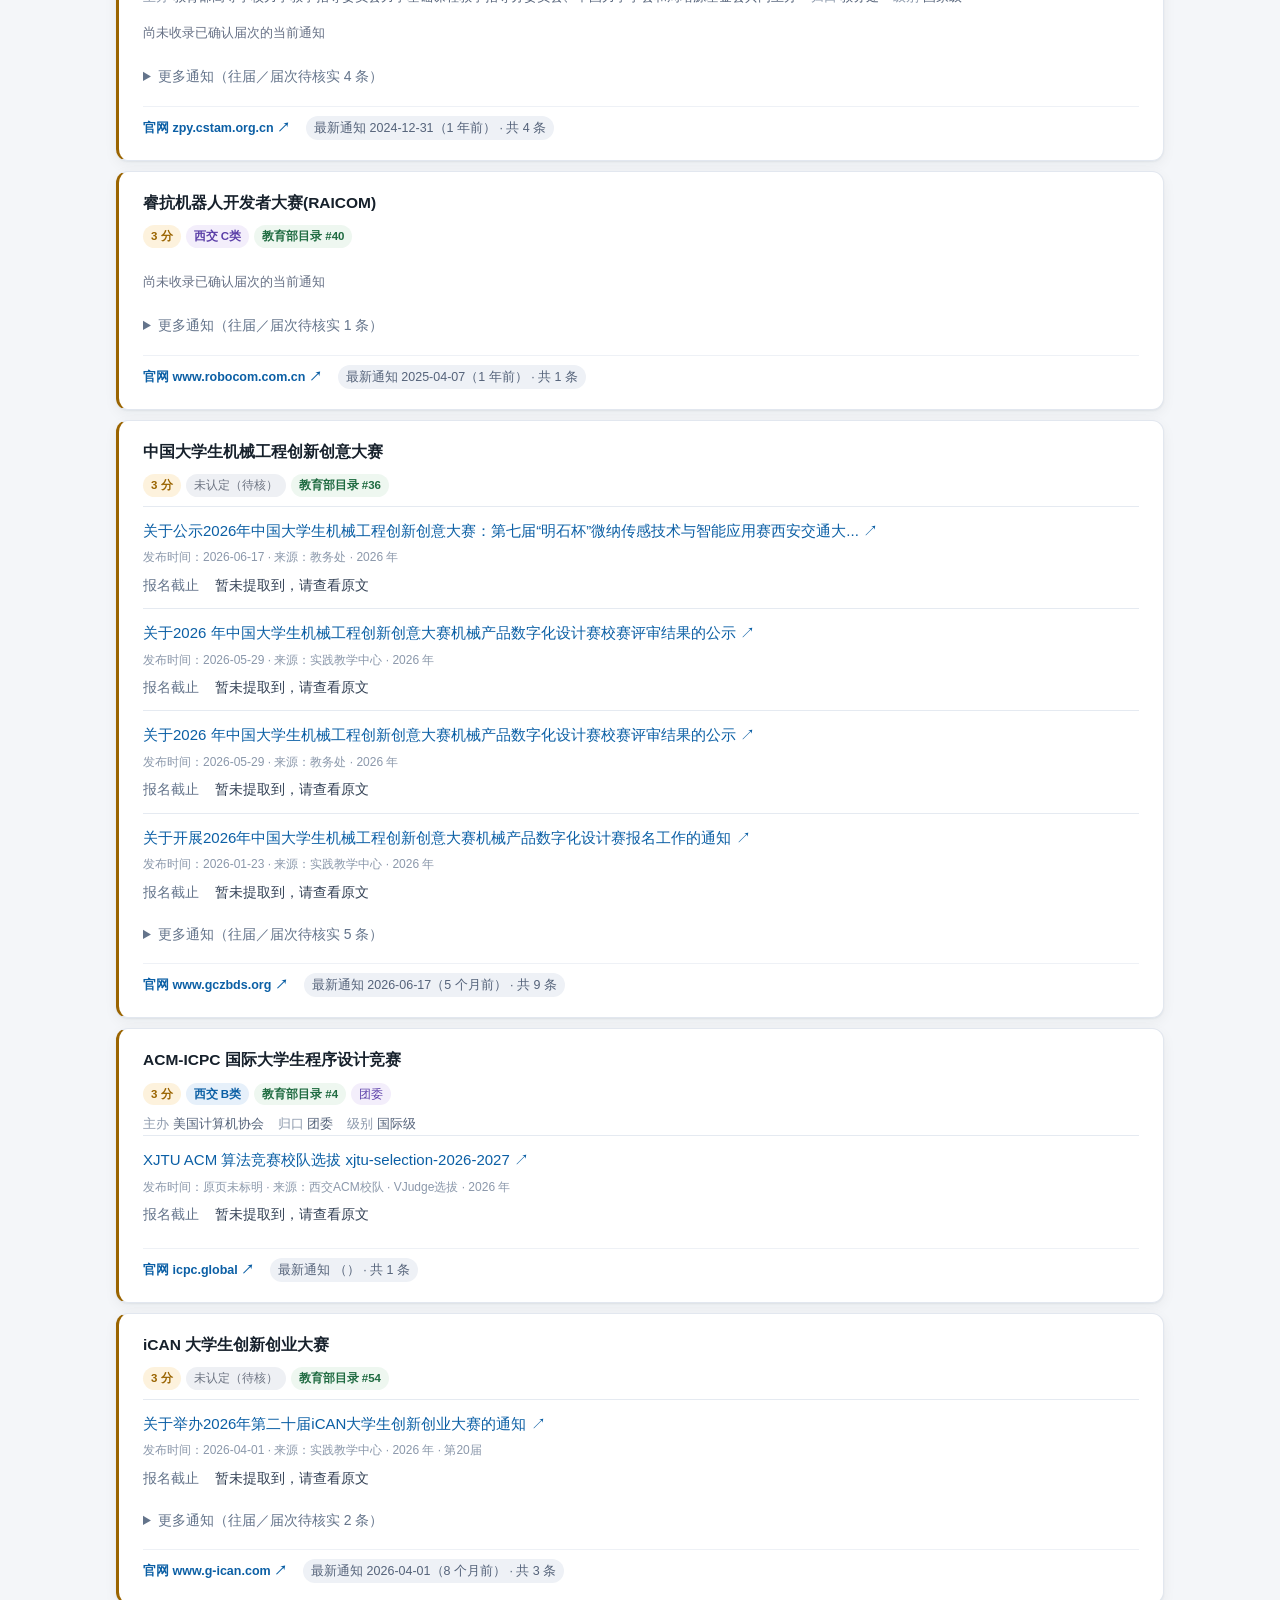
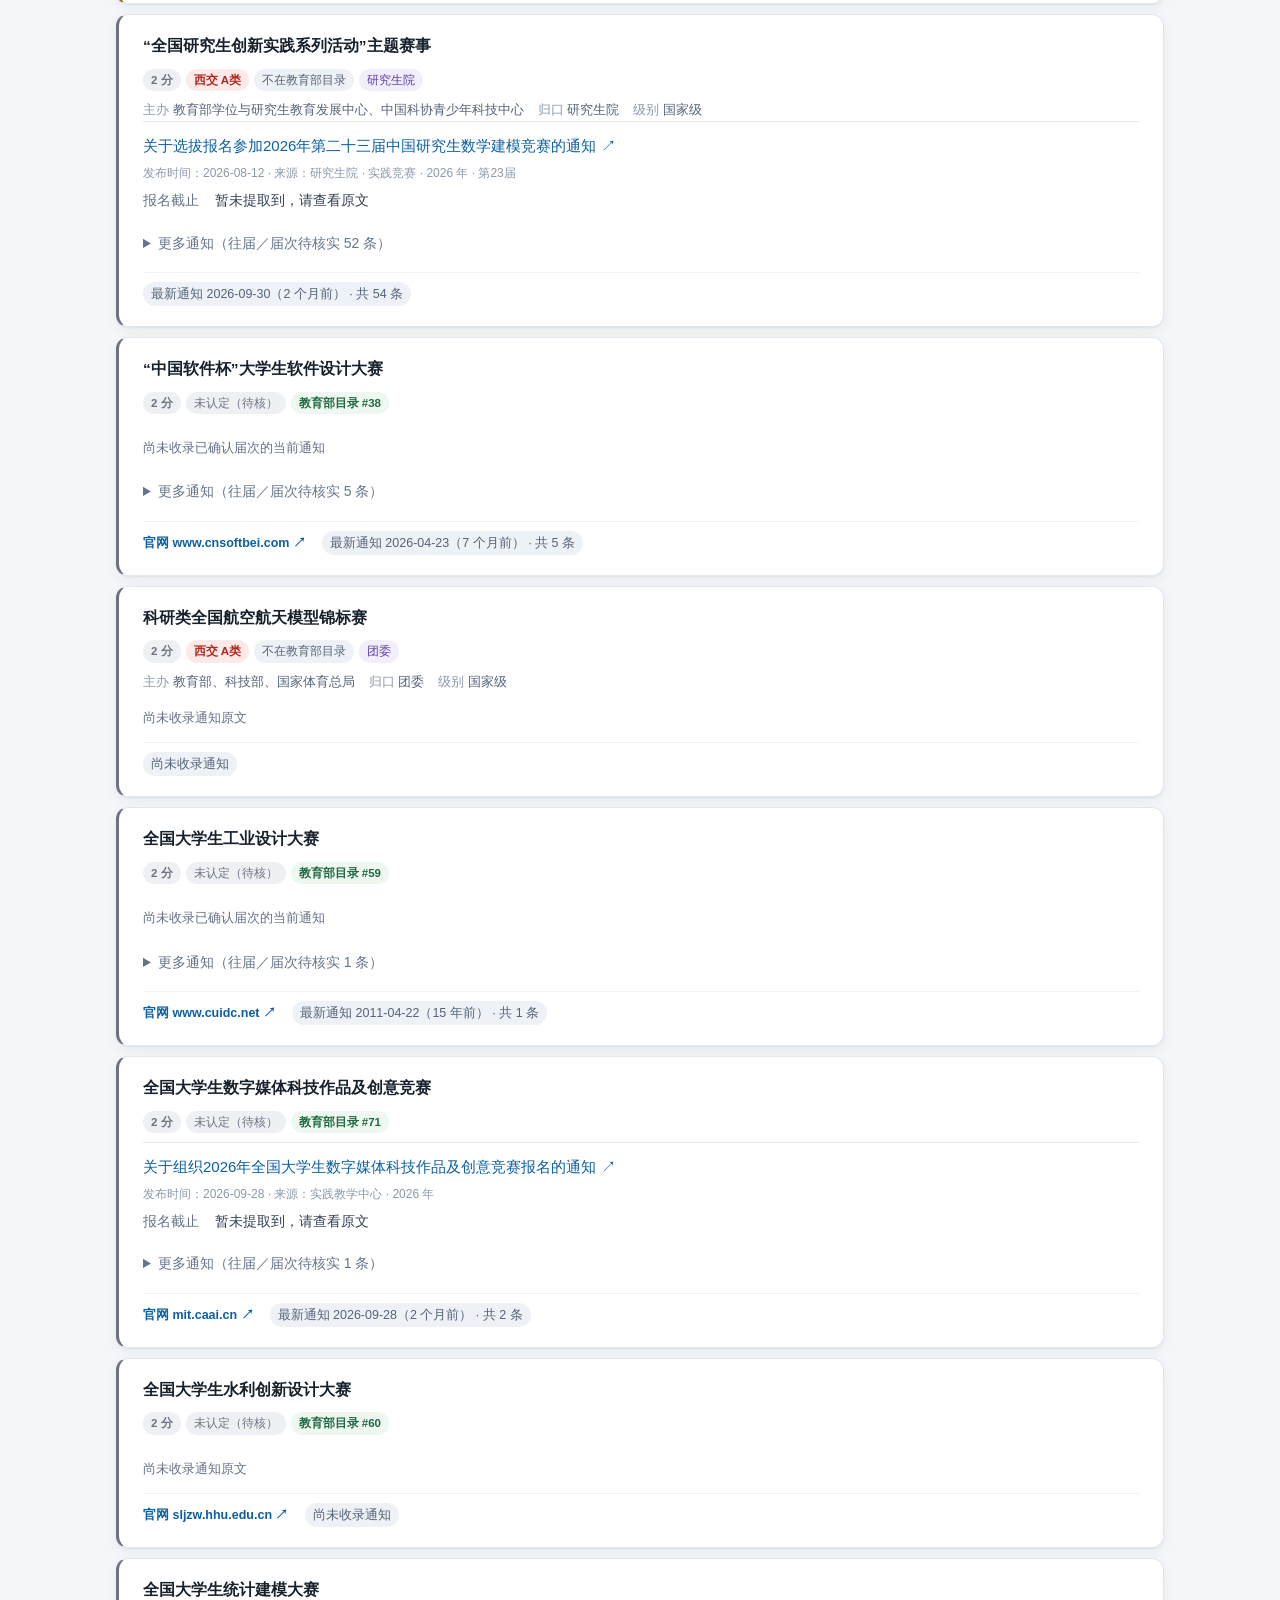
==== commit 7aeb73b0: "feat: remove non-competition notice sections" ====
--- a/site/index.html
+++ b/site/index.html
@@ -1,406 +1,400 @@
-<!doctype html>
-<html lang="zh-CN">
-<head>
-<meta charset="utf-8">
-<meta name="viewport" content="width=device-width, initial-scale=1, viewport-fit=cover">
-<title>西交电气 · 竞赛信息站</title>
-<meta name="description" content="面向西安交通大学电气工程及其自动化专业的学科竞赛信息汇总：A/B类认定、教育部目录、官网入口、校内通知。">
-<link rel="stylesheet" href="style.css">
-</head>
-<body>
-
-<header class="site-header">
-  <div class="wrap">
-    <div class="brand">
-      <div class="logo">EE</div>
-      <div class="brand-text">
-        <h1>西交电气 · 竞赛信息站</h1>
-        <p class="sub">学科竞赛 A/B 类 · 教育部目录 · 校内通知，一处查</p>
-      </div>
-    </div>
-    <div class="stats" id="headStats"></div>
-  </div>
-</header>
-
-<nav class="tabs">
-  <div class="wrap">
-    <button class="tab is-active" data-view="catalog">学科竞赛 <span class="pill" id="tabCountCat"></span></button>
-    <button class="tab" data-view="notices" data-group="文体竞赛">文体竞赛 <span class="pill" id="tabCountArt"></span></button>
-    <button class="tab" data-view="notices" data-group="社会实践">社会实践 <span class="pill" id="tabCountPractice"></span></button>
-    <button class="tab" data-view="notices" data-group="思政学习">思政学习 <span class="pill" id="tabCountIdeo"></span></button>
-    <button class="tab" data-view="notices" data-group="教学信息">教学信息 <span class="pill" id="tabCountTeach"></span></button>
-    <button class="tab" data-view="wechat">公众号 <span class="pill" id="tabCountWx"></span></button>
-    <button class="tab" data-view="links">常用网站 <span class="pill" id="tabCountLinks"></span></button>
-    <button class="tab" data-view="about">说明与来源</button>
-  </div>
-</nav>
-
-<main class="wrap">
-
-  <!-- ============ 竞赛目录 ============ -->
-  <section id="view-catalog" class="view is-active">
-    <div class="toolbar">
-      <div class="search-row">
-        <input id="q" type="search" placeholder="搜索竞赛名称、主办单位、说明…" autocomplete="off">
-        <button id="qClear" class="btn-ghost" title="清空" hidden>✕</button>
-      </div>
-
-      <div class="filter-row">
-        <label class="field">
-          <span>电气相关度</span>
-          <select id="fEE">
-            <option value="">全部</option>
-            <option value="5">仅 5 分（核心）</option>
-            <option value="4">4 分及以上</option>
-            <option value="3">3 分及以上</option>
-          </select>
-        </label>
-
-        <label class="field">
-          <span>西交认定</span>
-          <select id="fCat">
-            <option value="">全部</option>
-            <option value="A类">A 类</option>
-            <option value="B类">B 类</option>
-            <option value="C类">C 类（电气学院）</option>
-            <option value="__unknown">未认定（待核）</option>
-          </select>
-        </label>
-
-        <label class="field">
-          <span>教育部目录</span>
-          <select id="fMoe">
-            <option value="">全部</option>
-            <option value="yes">在目录内</option>
-            <option value="no">不在目录内</option>
-          </select>
-        </label>
-
-        <label class="field">
-          <span>排序</span>
-          <select id="fSort">
-            <option value="ee">相关度优先</option>
-            <option value="deadline">报名截止优先</option>
-            <option value="recent">近期有通知优先</option>
-            <option value="notices">通知数优先</option>
-            <option value="moe">教育部目录序号</option>
-            <option value="name">名称</option>
-          </select>
-        </label>
-
-        <label class="check is-hot">
-          <input type="checkbox" id="fOpen">
-          <span>只看可报名</span>
-        </label>
-
-        <label class="check">
-          <input type="checkbox" id="fRecent">
-          <span>只看近期有通知</span>
-        </label>
-      </div>
-
-      <div class="result-row">
-        <span id="resultCount" class="muted"></span>
-        <button id="reset" class="btn-ghost">重置筛选</button>
-      </div>
-    </div>
-
-    <div id="catList" class="cards"></div>
-    <div id="catEmpty" class="empty" hidden>没有符合条件的竞赛，试试放宽筛选。</div>
-    <!-- ---- 年度节律与日历(并入学科竞赛页) ---- -->
-  <section id="view-rhythm" class="rhythm-block">
-
-    <div class="panel">
-      <h2 class="panel-title">全校竞赛通知的月度分布</h2>
-      <p class="panel-sub" id="rhythmInsight"></p>
-      <div id="monthChart" class="chart"></div>
-      <p class="muted" id="monthChartNote"></p>
-    </div>
-
-    <div class="panel">
-      <h2 class="panel-title">日历订阅</h2>
-      <p class="panel-sub">
-        订阅一次，每年到点自动提醒——不用记得回来看这个网站。事件在往年发通知的月份，
-        提前 7 天提醒。
-      </p>
-
-      <div class="cal-links">
-        <div class="cal-card">
-          <div class="cal-card-head">
-            <b>电气核心竞赛</b>
-            <a class="cal-dl" href="calendar/ee-core.ics" download>↓ 下载</a>
-          </div>
-          <span id="calCoreDesc" class="cal-desc"></span>
-          <div class="cal-url">
-            <input id="urlCore" readonly spellcheck="false" aria-label="电气核心竞赛日历订阅网址">
-            <button id="copyCore" class="cal-copy">复制</button>
-          </div>
-        </div>
-
-        <div class="cal-card">
-          <div class="cal-card-head">
-            <b>全部可推断节律的竞赛</b>
-            <a class="cal-dl" href="calendar/all.ics" download>↓ 下载</a>
-          </div>
-          <span id="calAllDesc" class="cal-desc"></span>
-          <div class="cal-url">
-            <input id="urlAll" readonly spellcheck="false" aria-label="全部竞赛日历订阅网址">
-            <button id="copyAll" class="cal-copy">复制</button>
-          </div>
-        </div>
-      </div>
-
-      <p class="muted" id="calUrlHint"></p>
-
-      <details class="howto">
-        <summary>怎么订阅？</summary>
-        <ul>
-          <li><strong>iOS</strong>：设置 → 日历 → 账户 → 添加账户 → 其他 → 添加已订阅的日历 → 粘贴上面的网址。</li>
-          <li><strong>Android / Google 日历</strong>：其他日历 → 通过网址订阅 → 粘贴上面的网址。</li>
-          <li><strong>Outlook / Apple 日历（电脑）</strong>：添加日历 → 从网络订阅 → 粘贴上面的网址。</li>
-          <li><strong>只想看一眼</strong>：点「↓ 下载」，双击导入即可（但不会自动更新）。</li>
-        </ul>
-        <p class="muted">
-          必须用上面那个<strong>完整网址</strong>订阅，直接给日历 App 一个本地文件是不行的——
-          它需要能定期访问这个地址来取最新内容。
-        </p>
-      </details>
-    </div>
-
-    <div class="toolbar">
-      <div class="search-row">
-        <input id="rq" type="search" placeholder="搜索竞赛名…" autocomplete="off">
-        <button id="rqClear" class="btn-ghost" title="清空" hidden>✕</button>
-      </div>
-      <div class="filter-row">
-        <label class="field">
-          <span>月份</span>
-          <select id="rMonth"><option value="">全部月份</option></select>
-        </label>
-        <label class="field">
-          <span>电气相关度</span>
-          <select id="rEE">
-            <option value="4">4 分及以上</option>
-            <option value="">全部</option>
-            <option value="5">仅 5 分</option>
-          </select>
-        </label>
-        <label class="field">
-          <span>排序</span>
-          <select id="rSort">
-            <option value="months">月份先后</option>
-            <option value="ee">相关度优先</option>
-            <option value="years">观测年数优先</option>
-          </select>
-        </label>
-      </div>
-      <div class="result-row">
-        <span id="rhythmCount" class="muted"></span>
-        <button id="rReset" class="btn-ghost">重置筛选</button>
-      </div>
-    </div>
-
-    <div id="rhythmList" class="rhythm-list"></div>
-    <div id="rhythmEmpty" class="empty" hidden>没有符合条件的竞赛。</div>
-
-    <p class="hint" id="rhythmCaveat"></p>
-  </section>
-
-</section>
-
-  <!-- ============ 校内通知 ============ -->
-  <section id="view-notices" class="view">
-    <h2 class="view-title" id="noticeTitle">全部通知</h2>
-    <div class="toolbar">
-      <div class="search-row">
-        <input id="nq" type="search" placeholder="搜索通知标题、摘要、联系人…" autocomplete="off">
-        <button id="nqClear" class="btn-ghost" title="清空" hidden>✕</button>
-      </div>
-      <div class="filter-row">
-        <label class="field">
-          <span>信息类别</span>
-          <select id="nCat">
-            <option value="">全部类别</option>
-            <option value="学科竞赛">学科竞赛</option>
-            <option value="等级考试">等级考试</option>
-            <option value="文体竞赛">文体竞赛</option>
-            <option value="社会实践">社会实践</option>
-            <option value="思政学习">思政学习</option>
-            <option value="教学信息">教学信息</option>
-          </select>
-        </label>
-        <label class="field">
-          <span>范围</span>
-          <select id="nScope">
-            <option value="">不限</option>
-            <option value="competition">只看竞赛相关</option>
-            <option value="campus">只看校内选拔 / 校赛</option>
-            <option value="deadline">只看有截止时间</option>
-            <option value="matched">仅已关联竞赛</option>
-            <option value="unmatched">仅未关联</option>
-          </select>
-        </label>
-        <label class="field">
-          <span>来源</span>
-          <select id="nSite"><option value="">全部来源</option></select>
-        </label>
-        <label class="field">
-          <span>时间</span>
-          <select id="nRange">
-            <option value="">全部时间</option>
-            <option value="365">近一年</option>
-            <option value="180">近半年</option>
-            <option value="90">近 90 天</option>
-          </select>
-        </label>
-        <label class="field">
-          <span>排序</span>
-          <select id="nSort">
-            <option value="date">日期（新→旧）</option>
-            <option value="dateAsc">日期（旧→新）</option>
-          </select>
-        </label>
-      </div>
-      <div class="result-row">
-        <span id="noticeCount" class="muted"></span>
-        <button id="nReset" class="btn-ghost">重置筛选</button>
-      </div>
-    </div>
-
-    <p class="hint">
-      来源：<span id="srcNotice"></span>（多源聚合）。
-      「关联竞赛」为标题关键词自动匹配，可能有误；
-      「竞赛相关」是按标题关键词打标，用于滤掉行政/教学类通知。
-    </p>
-
-    <div id="noticeList" class="notices"></div>
-    <div id="noticeEmpty" class="empty" hidden>没有符合条件的通知。</div>
-  </section>
-
-  <!-- ============ 公众号 ============ -->
-  <section id="view-wechat" class="view">
-    <h2 class="view-title">公众号文章线索</h2>
-    <div class="notice-warn">
-      <strong>这里只有标题、日期、摘要，没有正文。</strong>
-      微信公众号没有公开 API：能拿到这些来自搜狗微信搜索，但
-      <strong>拿不到可直连的文章地址</strong>（搜狗的中转跳转被反爬拦截）。
-      想看全文请点「微信里搜这条」，或直接在微信里搜公众号名。
-      文章标题和摘要足够判断「有什么活动、什么时候办」。
-    </div>
-
-    <div class="toolbar">
-      <div class="search-row">
-        <input id="wq" type="search" placeholder="搜索文章标题、摘要、公众号…（如 夜跑、运动会、一周活动）" autocomplete="off">
-        <button id="wqClear" class="btn-ghost" title="清空" hidden>✕</button>
-      </div>
-      <div class="chips" id="wxChips"></div>
-      <div class="filter-row">
-        <label class="field">
-          <span>公众号</span>
-          <select id="wAcc"><option value="">全部公众号</option></select>
-        </label>
-        <label class="field">
-          <span>时间</span>
-          <select id="wRange">
-            <option value="">全部时间</option>
-            <option value="180">近半年</option>
-            <option value="365">近一年</option>
-            <option value="730">近两年</option>
-          </select>
-        </label>
-        <label class="field">
-          <span>排序</span>
-          <select id="wSort">
-            <option value="date">日期（新→旧）</option>
-            <option value="dateAsc">日期（旧→新）</option>
-          </select>
-        </label>
-      </div>
-      <div class="result-row">
-        <span id="wxCount" class="muted"></span>
-        <button id="wReset" class="btn-ghost">重置筛选</button>
-      </div>
-    </div>
-
-    <div id="wxList" class="wx-list"></div>
-    <div id="wxEmpty" class="empty" hidden>没有匹配的文章。</div>
-  </section>
-
-  <!-- ============ 常用网站 ============ -->
-  <section id="view-links" class="view">
-    <div class="toolbar">
-      <div class="search-row">
-        <input id="lq" type="search" placeholder="搜索网站名称、网址、说明…（如 VPN、邮箱、图书馆）" autocomplete="off">
-        <button id="lqClear" class="btn-ghost" title="清空" hidden>✕</button>
-      </div>
-      <div class="chips" id="linkChips"></div>
-      <div class="result-row">
-        <span id="linkCount" class="muted"></span>
-        <button id="lReset" class="btn-ghost">重置筛选</button>
-      </div>
-    </div>
-
-    <p class="hint" id="linkNote"></p>
-
-    <div id="linkList" class="link-grid"></div>
-    <div id="linkEmpty" class="empty" hidden>没有匹配的网站。</div>
-  </section>
-
-  <!-- ============ 说明 ============ -->
-  <section id="view-about" class="view">
-    <div class="prose">
-      <h2>这个站是什么</h2>
-      <p>
-        把散落在「教育部竞赛目录」「学校 A/B 类认定名单」「实践教学中心通知」里的信息，
-        汇成一张按<strong>电气工程及其自动化</strong>相关度排序的总表。数据来自官方源，可重跑脚本重新生成。
-      </p>
-
-      <h2>必须知道的数据缺陷</h2>
-      <ul id="caveatList"></ul>
-
-      <h2>信息覆盖与缺失原因</h2>
-      <div id="coverageSummary"></div>
-      <p><a href="missing-report.json" target="_blank" rel="noopener">查看逐竞赛缺失原因报告（JSON） ↗</a></p>
-
-      <h2>数据来源</h2>
-      <ul id="sourceList"></ul>
-
-      <h2>字段说明</h2>
-      <dl class="kv">
-        <dt>电气相关度</dt><dd>1–5 分。5 = 电气/自动化核心赛事，1 = 基本无关（其他学科专属）。<strong>为 AI 初判，需人工复核。</strong></dd>
-        <dt>西交认定</dt><dd>A 类 / B 类，来自西交名单。<strong>该名单为旧版且不完整</strong>，因此多数条目显示「未认定（待核）」——这不代表学校未认定。</dd>
-        <dt>教育部目录</dt><dd>是否在《2025 年教育部认可的全国大学生学科竞赛目录清单》（84 项）内。</dd>
-        <dt>归口部门</dt><dd>学校负责该赛事的部门：教务处 / 团委 / 工程坊 / 研究生院 / 医学部。</dd>
-      </dl>
-
-      <h2>怎么更新</h2>
-      <pre><code>python scripts\crawl_xjtu_notices.py    # 抓最新校内通知
-python scripts\parse_moe_catalog.py     # 解析教育部目录 PDF
-python scripts\parse_xjtu_ab.py         # 解析西交 A/B 名单 PDF
-python scripts\build_master_table.py    # 合并成总表
-python scripts\build_site_data.py       # 打包前端数据
-</code></pre>
-      <p class="muted">页面由 <code>site/data.js</code> 驱动，该文件由最后一步生成，请勿手工编辑。</p>
-    </div>
-  </section>
-
-</main>
-
-<footer class="site-footer">
-  <div class="wrap">
-    <span id="footMeta"></span>
-    <span class="muted">个人整理，非学校官方发布；报名与认定请以学校正式文件为准。</span>
-  </div>
-</footer>
-
-<!-- 详情抽屉 -->
-<div id="overlay" class="overlay" hidden></div>
-<aside id="drawer" class="drawer" hidden aria-modal="true" role="dialog">
-  <button id="drawerClose" class="drawer-close" aria-label="关闭">✕</button>
-  <div id="drawerBody"></div>
-</aside>
-
-<script src="data.js"></script>
-<script src="app.js"></script>
-</body>
-</html>
+<!doctype html>
+<html lang="zh-CN">
+<head>
+<meta charset="utf-8">
+<meta name="viewport" content="width=device-width, initial-scale=1, viewport-fit=cover">
+<title>西交电气 · 竞赛信息站</title>
+<meta name="description" content="面向西安交通大学电气工程及其自动化专业的学科竞赛信息汇总：A/B类认定、教育部目录、官网入口、校内通知。">
+<link rel="stylesheet" href="style.css">
+</head>
+<body>
+
+<header class="site-header">
+  <div class="wrap">
+    <div class="brand">
+      <div class="logo">EE</div>
+      <div class="brand-text">
+        <h1>西交电气 · 竞赛信息站</h1>
+        <p class="sub">学科竞赛 A/B 类 · 教育部目录 · 校内通知，一处查</p>
+      </div>
+    </div>
+    <div class="stats" id="headStats"></div>
+  </div>
+</header>
+
+<nav class="tabs">
+  <div class="wrap">
+    <button class="tab is-active" data-view="catalog">学科竞赛 <span class="pill" id="tabCountCat"></span></button>
+    <button class="tab" data-view="notices" data-group="文体竞赛">文体竞赛 <span class="pill" id="tabCountArt"></span></button>
+    <button class="tab" data-view="wechat">公众号 <span class="pill" id="tabCountWx"></span></button>
+    <button class="tab" data-view="links">常用网站 <span class="pill" id="tabCountLinks"></span></button>
+    <button class="tab" data-view="about">说明与来源</button>
+  </div>
+</nav>
+
+<main class="wrap">
+
+  <!-- ============ 竞赛目录 ============ -->
+  <section id="view-catalog" class="view is-active">
+    <div class="toolbar">
+      <div class="search-row">
+        <input id="q" type="search" placeholder="搜索竞赛名称、主办单位、说明…" autocomplete="off">
+        <button id="qClear" class="btn-ghost" title="清空" hidden>✕</button>
+      </div>
+
+      <div class="filter-row">
+        <label class="field">
+          <span>电气相关度</span>
+          <select id="fEE">
+            <option value="">全部</option>
+            <option value="5">仅 5 分（核心）</option>
+            <option value="4">4 分及以上</option>
+            <option value="3">3 分及以上</option>
+          </select>
+        </label>
+
+        <label class="field">
+          <span>西交认定</span>
+          <select id="fCat">
+            <option value="">全部</option>
+            <option value="A类">A 类</option>
+            <option value="B类">B 类</option>
+            <option value="C类">C 类（电气学院）</option>
+            <option value="__unknown">未认定（待核）</option>
+          </select>
+        </label>
+
+        <label class="field">
+          <span>教育部目录</span>
+          <select id="fMoe">
+            <option value="">全部</option>
+            <option value="yes">在目录内</option>
+            <option value="no">不在目录内</option>
+          </select>
+        </label>
+
+        <label class="field">
+          <span>排序</span>
+          <select id="fSort">
+            <option value="ee">相关度优先</option>
+            <option value="deadline">报名截止优先</option>
+            <option value="recent">近期有通知优先</option>
+            <option value="notices">通知数优先</option>
+            <option value="moe">教育部目录序号</option>
+            <option value="name">名称</option>
+          </select>
+        </label>
+
+        <label class="check is-hot">
+          <input type="checkbox" id="fOpen">
+          <span>只看可报名</span>
+        </label>
+
+        <label class="check">
+          <input type="checkbox" id="fRecent">
+          <span>只看近期有通知</span>
+        </label>
+      </div>
+
+      <div class="result-row">
+        <span id="resultCount" class="muted"></span>
+        <button id="reset" class="btn-ghost">重置筛选</button>
+      </div>
+    </div>
+
+    <div id="catList" class="cards"></div>
+    <div id="catEmpty" class="empty" hidden>没有符合条件的竞赛，试试放宽筛选。</div>
+    <!-- ---- 年度节律与日历(并入学科竞赛页) ---- -->
+  <section id="view-rhythm" class="rhythm-block">
+
+    <div class="panel">
+      <h2 class="panel-title">全校竞赛通知的月度分布</h2>
+      <p class="panel-sub" id="rhythmInsight"></p>
+      <div id="monthChart" class="chart"></div>
+      <p class="muted" id="monthChartNote"></p>
+    </div>
+
+    <div class="panel">
+      <h2 class="panel-title">日历订阅</h2>
+      <p class="panel-sub">
+        订阅一次，每年到点自动提醒——不用记得回来看这个网站。事件在往年发通知的月份，
+        提前 7 天提醒。
+      </p>
+
+      <div class="cal-links">
+        <div class="cal-card">
+          <div class="cal-card-head">
+            <b>电气核心竞赛</b>
+            <a class="cal-dl" href="calendar/ee-core.ics" download>↓ 下载</a>
+          </div>
+          <span id="calCoreDesc" class="cal-desc"></span>
+          <div class="cal-url">
+            <input id="urlCore" readonly spellcheck="false" aria-label="电气核心竞赛日历订阅网址">
+            <button id="copyCore" class="cal-copy">复制</button>
+          </div>
+        </div>
+
+        <div class="cal-card">
+          <div class="cal-card-head">
+            <b>全部可推断节律的竞赛</b>
+            <a class="cal-dl" href="calendar/all.ics" download>↓ 下载</a>
+          </div>
+          <span id="calAllDesc" class="cal-desc"></span>
+          <div class="cal-url">
+            <input id="urlAll" readonly spellcheck="false" aria-label="全部竞赛日历订阅网址">
+            <button id="copyAll" class="cal-copy">复制</button>
+          </div>
+        </div>
+      </div>
+
+      <p class="muted" id="calUrlHint"></p>
+
+      <details class="howto">
+        <summary>怎么订阅？</summary>
+        <ul>
+          <li><strong>iOS</strong>：设置 → 日历 → 账户 → 添加账户 → 其他 → 添加已订阅的日历 → 粘贴上面的网址。</li>
+          <li><strong>Android / Google 日历</strong>：其他日历 → 通过网址订阅 → 粘贴上面的网址。</li>
+          <li><strong>Outlook / Apple 日历（电脑）</strong>：添加日历 → 从网络订阅 → 粘贴上面的网址。</li>
+          <li><strong>只想看一眼</strong>：点「↓ 下载」，双击导入即可（但不会自动更新）。</li>
+        </ul>
+        <p class="muted">
+          必须用上面那个<strong>完整网址</strong>订阅，直接给日历 App 一个本地文件是不行的——
+          它需要能定期访问这个地址来取最新内容。
+        </p>
+      </details>
+    </div>
+
+    <div class="toolbar">
+      <div class="search-row">
+        <input id="rq" type="search" placeholder="搜索竞赛名…" autocomplete="off">
+        <button id="rqClear" class="btn-ghost" title="清空" hidden>✕</button>
+      </div>
+      <div class="filter-row">
+        <label class="field">
+          <span>月份</span>
+          <select id="rMonth"><option value="">全部月份</option></select>
+        </label>
+        <label class="field">
+          <span>电气相关度</span>
+          <select id="rEE">
+            <option value="4">4 分及以上</option>
+            <option value="">全部</option>
+            <option value="5">仅 5 分</option>
+          </select>
+        </label>
+        <label class="field">
+          <span>排序</span>
+          <select id="rSort">
+            <option value="months">月份先后</option>
+            <option value="ee">相关度优先</option>
+            <option value="years">观测年数优先</option>
+          </select>
+        </label>
+      </div>
+      <div class="result-row">
+        <span id="rhythmCount" class="muted"></span>
+        <button id="rReset" class="btn-ghost">重置筛选</button>
+      </div>
+    </div>
+
+    <div id="rhythmList" class="rhythm-list"></div>
+    <div id="rhythmEmpty" class="empty" hidden>没有符合条件的竞赛。</div>
+
+    <p class="hint" id="rhythmCaveat"></p>
+  </section>
+
+</section>
+
+  <!-- ============ 校内通知 ============ -->
+  <section id="view-notices" class="view">
+    <h2 class="view-title" id="noticeTitle">全部通知</h2>
+    <div class="toolbar">
+      <div class="search-row">
+        <input id="nq" type="search" placeholder="搜索通知标题、摘要、联系人…" autocomplete="off">
+        <button id="nqClear" class="btn-ghost" title="清空" hidden>✕</button>
+      </div>
+      <div class="filter-row">
+        <label class="field">
+          <span>信息类别</span>
+          <select id="nCat">
+            <option value="">全部类别</option>
+            <option value="学科竞赛">学科竞赛</option>
+            <option value="等级考试">等级考试</option>
+            <option value="文体竞赛">文体竞赛</option>
+          </select>
+        </label>
+        <label class="field">
+          <span>范围</span>
+          <select id="nScope">
+            <option value="">不限</option>
+            <option value="competition">只看竞赛相关</option>
+            <option value="campus">只看校内选拔 / 校赛</option>
+            <option value="deadline">只看有截止时间</option>
+            <option value="matched">仅已关联竞赛</option>
+            <option value="unmatched">仅未关联</option>
+          </select>
+        </label>
+        <label class="field">
+          <span>来源</span>
+          <select id="nSite"><option value="">全部来源</option></select>
+        </label>
+        <label class="field">
+          <span>时间</span>
+          <select id="nRange">
+            <option value="">全部时间</option>
+            <option value="365">近一年</option>
+            <option value="180">近半年</option>
+            <option value="90">近 90 天</option>
+          </select>
+        </label>
+        <label class="field">
+          <span>排序</span>
+          <select id="nSort">
+            <option value="date">日期（新→旧）</option>
+            <option value="dateAsc">日期（旧→新）</option>
+          </select>
+        </label>
+      </div>
+      <div class="result-row">
+        <span id="noticeCount" class="muted"></span>
+        <button id="nReset" class="btn-ghost">重置筛选</button>
+      </div>
+    </div>
+
+    <p class="hint">
+      来源：<span id="srcNotice"></span>（多源聚合）。
+      「关联竞赛」为标题关键词自动匹配，可能有误；
+      「竞赛相关」是按标题关键词打标，用于滤掉行政/教学类通知。
+    </p>
+
+    <div id="noticeList" class="notices"></div>
+    <div id="noticeEmpty" class="empty" hidden>没有符合条件的通知。</div>
+  </section>
+
+  <!-- ============ 公众号 ============ -->
+  <section id="view-wechat" class="view">
+    <h2 class="view-title">公众号文章线索</h2>
+    <div class="notice-warn">
+      <strong>这里只有标题、日期、摘要，没有正文。</strong>
+      微信公众号没有公开 API：能拿到这些来自搜狗微信搜索，但
+      <strong>拿不到可直连的文章地址</strong>（搜狗的中转跳转被反爬拦截）。
+      想看全文请点「微信里搜这条」，或直接在微信里搜公众号名。
+      文章标题和摘要足够判断「有什么活动、什么时候办」。
+    </div>
+
+    <div class="toolbar">
+      <div class="search-row">
+        <input id="wq" type="search" placeholder="搜索文章标题、摘要、公众号…（如 夜跑、运动会、一周活动）" autocomplete="off">
+        <button id="wqClear" class="btn-ghost" title="清空" hidden>✕</button>
+      </div>
+      <div class="chips" id="wxChips"></div>
+      <div class="filter-row">
+        <label class="field">
+          <span>公众号</span>
+          <select id="wAcc"><option value="">全部公众号</option></select>
+        </label>
+        <label class="field">
+          <span>时间</span>
+          <select id="wRange">
+            <option value="">全部时间</option>
+            <option value="180">近半年</option>
+            <option value="365">近一年</option>
+            <option value="730">近两年</option>
+          </select>
+        </label>
+        <label class="field">
+          <span>排序</span>
+          <select id="wSort">
+            <option value="date">日期（新→旧）</option>
+            <option value="dateAsc">日期（旧→新）</option>
+          </select>
+        </label>
+      </div>
+      <div class="result-row">
+        <span id="wxCount" class="muted"></span>
+        <button id="wReset" class="btn-ghost">重置筛选</button>
+      </div>
+    </div>
+
+    <div id="wxList" class="wx-list"></div>
+    <div id="wxEmpty" class="empty" hidden>没有匹配的文章。</div>
+  </section>
+
+  <!-- ============ 常用网站 ============ -->
+  <section id="view-links" class="view">
+    <div class="toolbar">
+      <div class="search-row">
+        <input id="lq" type="search" placeholder="搜索网站名称、网址、说明…（如 VPN、邮箱、图书馆）" autocomplete="off">
+        <button id="lqClear" class="btn-ghost" title="清空" hidden>✕</button>
+      </div>
+      <div class="chips" id="linkChips"></div>
+      <div class="result-row">
+        <span id="linkCount" class="muted"></span>
+        <button id="lReset" class="btn-ghost">重置筛选</button>
+      </div>
+    </div>
+
+    <p class="hint" id="linkNote"></p>
+
+    <div id="linkList" class="link-grid"></div>
+    <div id="linkEmpty" class="empty" hidden>没有匹配的网站。</div>
+  </section>
+
+  <!-- ============ 说明 ============ -->
+  <section id="view-about" class="view">
+    <div class="prose">
+      <h2>这个站是什么</h2>
+      <p>
+        把散落在「教育部竞赛目录」「学校 A/B 类认定名单」「实践教学中心通知」里的信息，
+        汇成一张按<strong>电气工程及其自动化</strong>相关度排序的总表。数据来自官方源，可重跑脚本重新生成。
+      </p>
+
+      <h2>必须知道的数据缺陷</h2>
+      <ul id="caveatList"></ul>
+
+      <h2>信息覆盖与缺失原因</h2>
+      <div id="coverageSummary"></div>
+      <p><a href="missing-report.json" target="_blank" rel="noopener">查看逐竞赛缺失原因报告（JSON） ↗</a></p>
+
+      <h2>数据来源</h2>
+      <ul id="sourceList"></ul>
+
+      <h2>字段说明</h2>
+      <dl class="kv">
+        <dt>电气相关度</dt><dd>1–5 分。5 = 电气/自动化核心赛事，1 = 基本无关（其他学科专属）。<strong>为 AI 初判，需人工复核。</strong></dd>
+        <dt>西交认定</dt><dd>A 类 / B 类，来自西交名单。<strong>该名单为旧版且不完整</strong>，因此多数条目显示「未认定（待核）」——这不代表学校未认定。</dd>
+        <dt>教育部目录</dt><dd>是否在《2025 年教育部认可的全国大学生学科竞赛目录清单》（84 项）内。</dd>
+        <dt>归口部门</dt><dd>学校负责该赛事的部门：教务处 / 团委 / 工程坊 / 研究生院 / 医学部。</dd>
+      </dl>
+
+      <h2>怎么更新</h2>
+      <pre><code>python scripts\crawl_xjtu_notices.py    # 抓最新校内通知
+python scripts\parse_moe_catalog.py     # 解析教育部目录 PDF
+python scripts\parse_xjtu_ab.py         # 解析西交 A/B 名单 PDF
+python scripts\build_master_table.py    # 合并成总表
+python scripts\build_site_data.py       # 打包前端数据
+</code></pre>
+      <p class="muted">页面由 <code>site/data.js</code> 驱动，该文件由最后一步生成，请勿手工编辑。</p>
+    </div>
+  </section>
+
+</main>
+
+<footer class="site-footer">
+  <div class="wrap">
+    <span id="footMeta"></span>
+    <span class="muted">个人整理，非学校官方发布；报名与认定请以学校正式文件为准。</span>
+  </div>
+</footer>
+
+<!-- 详情抽屉 -->
+<div id="overlay" class="overlay" hidden></div>
+<aside id="drawer" class="drawer" hidden aria-modal="true" role="dialog">
+  <button id="drawerClose" class="drawer-close" aria-label="关闭">✕</button>
+  <div id="drawerBody"></div>
+</aside>
+
+<script src="data.js"></script>
+<script src="app.js"></script>
+</body>
+</html>
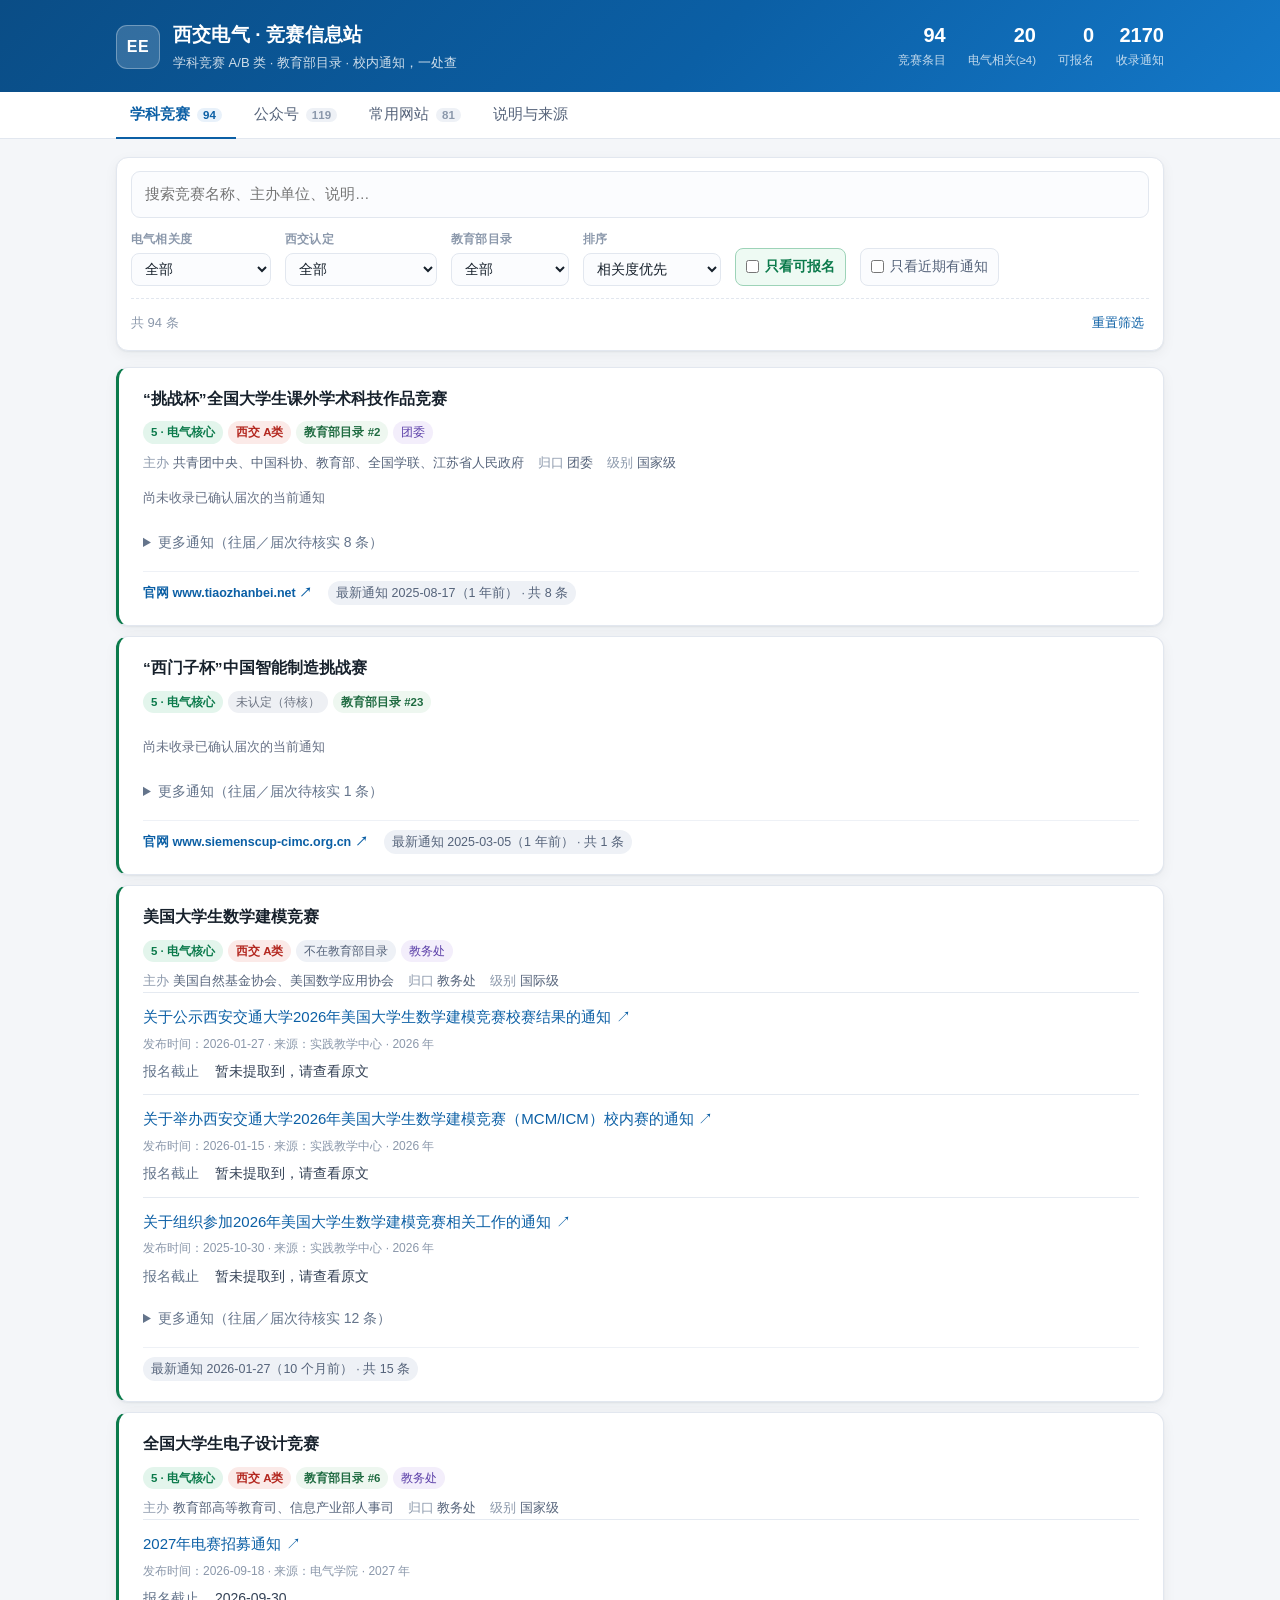
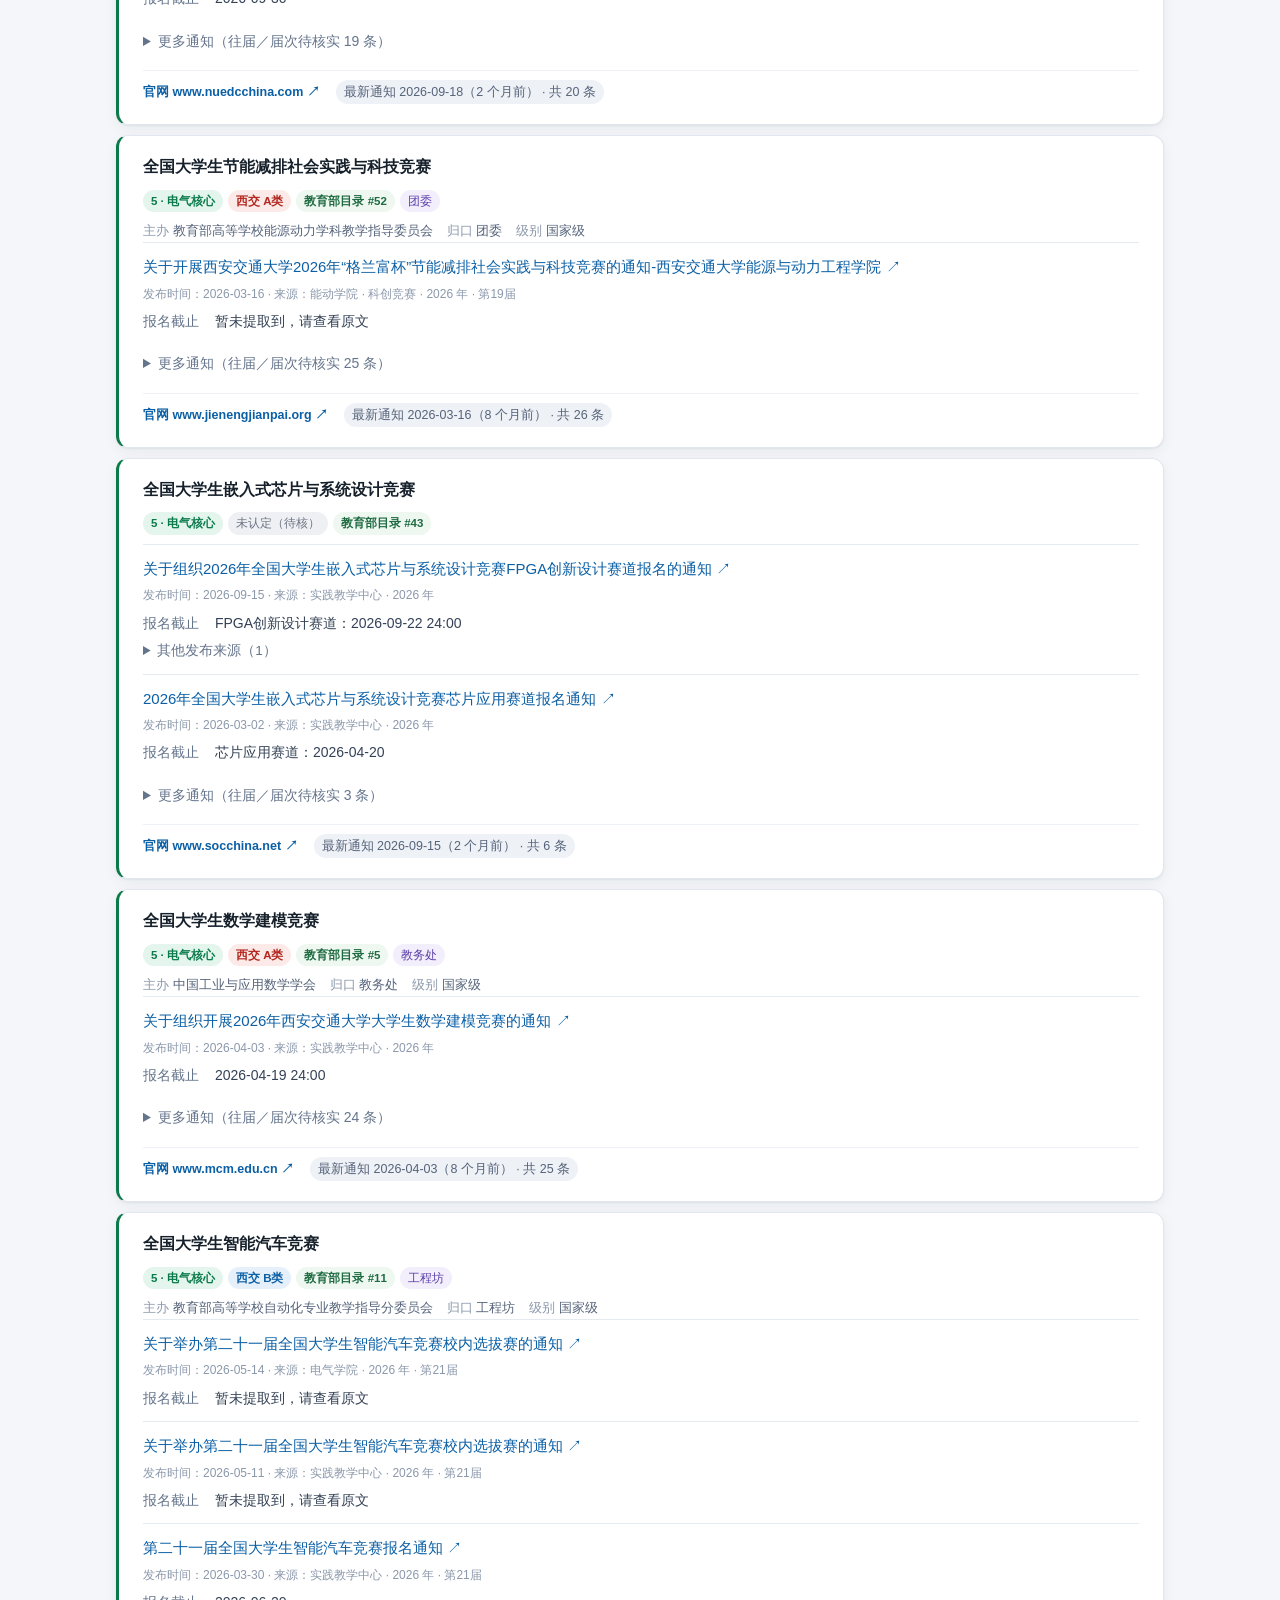
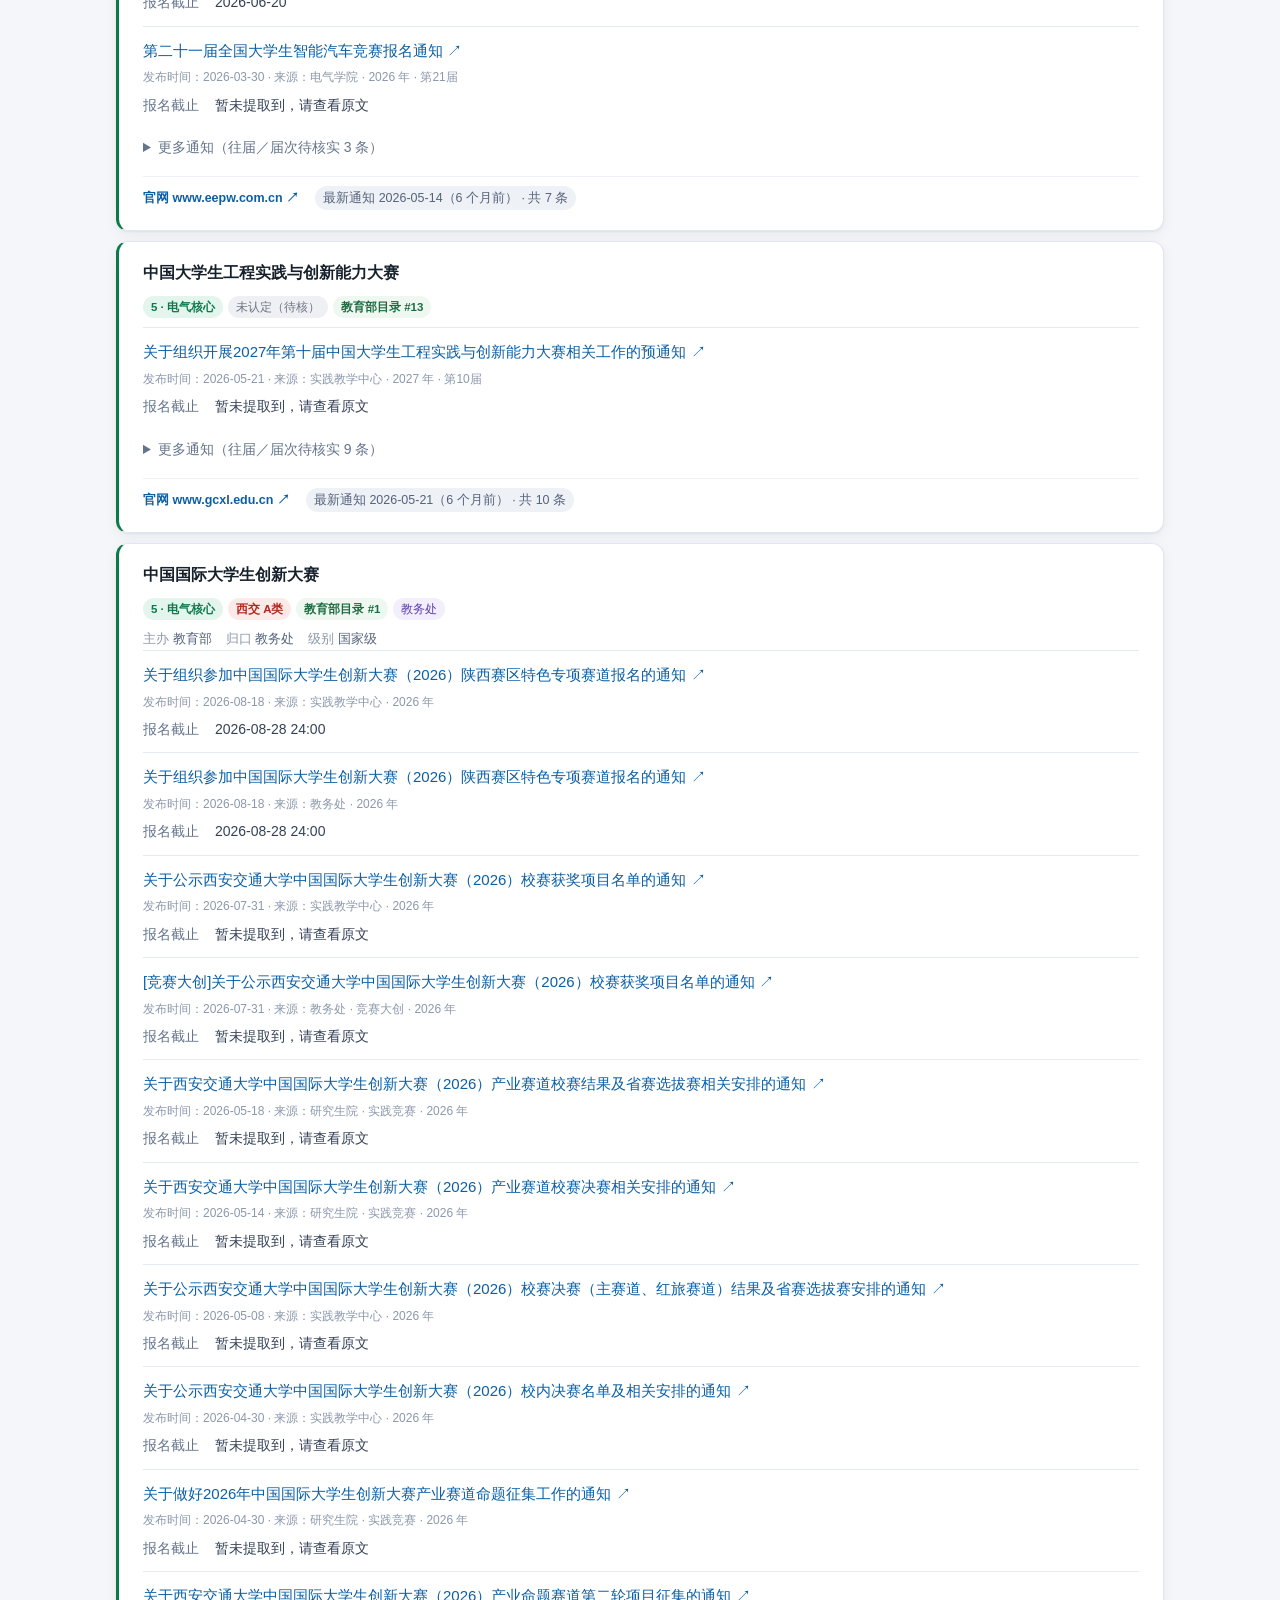
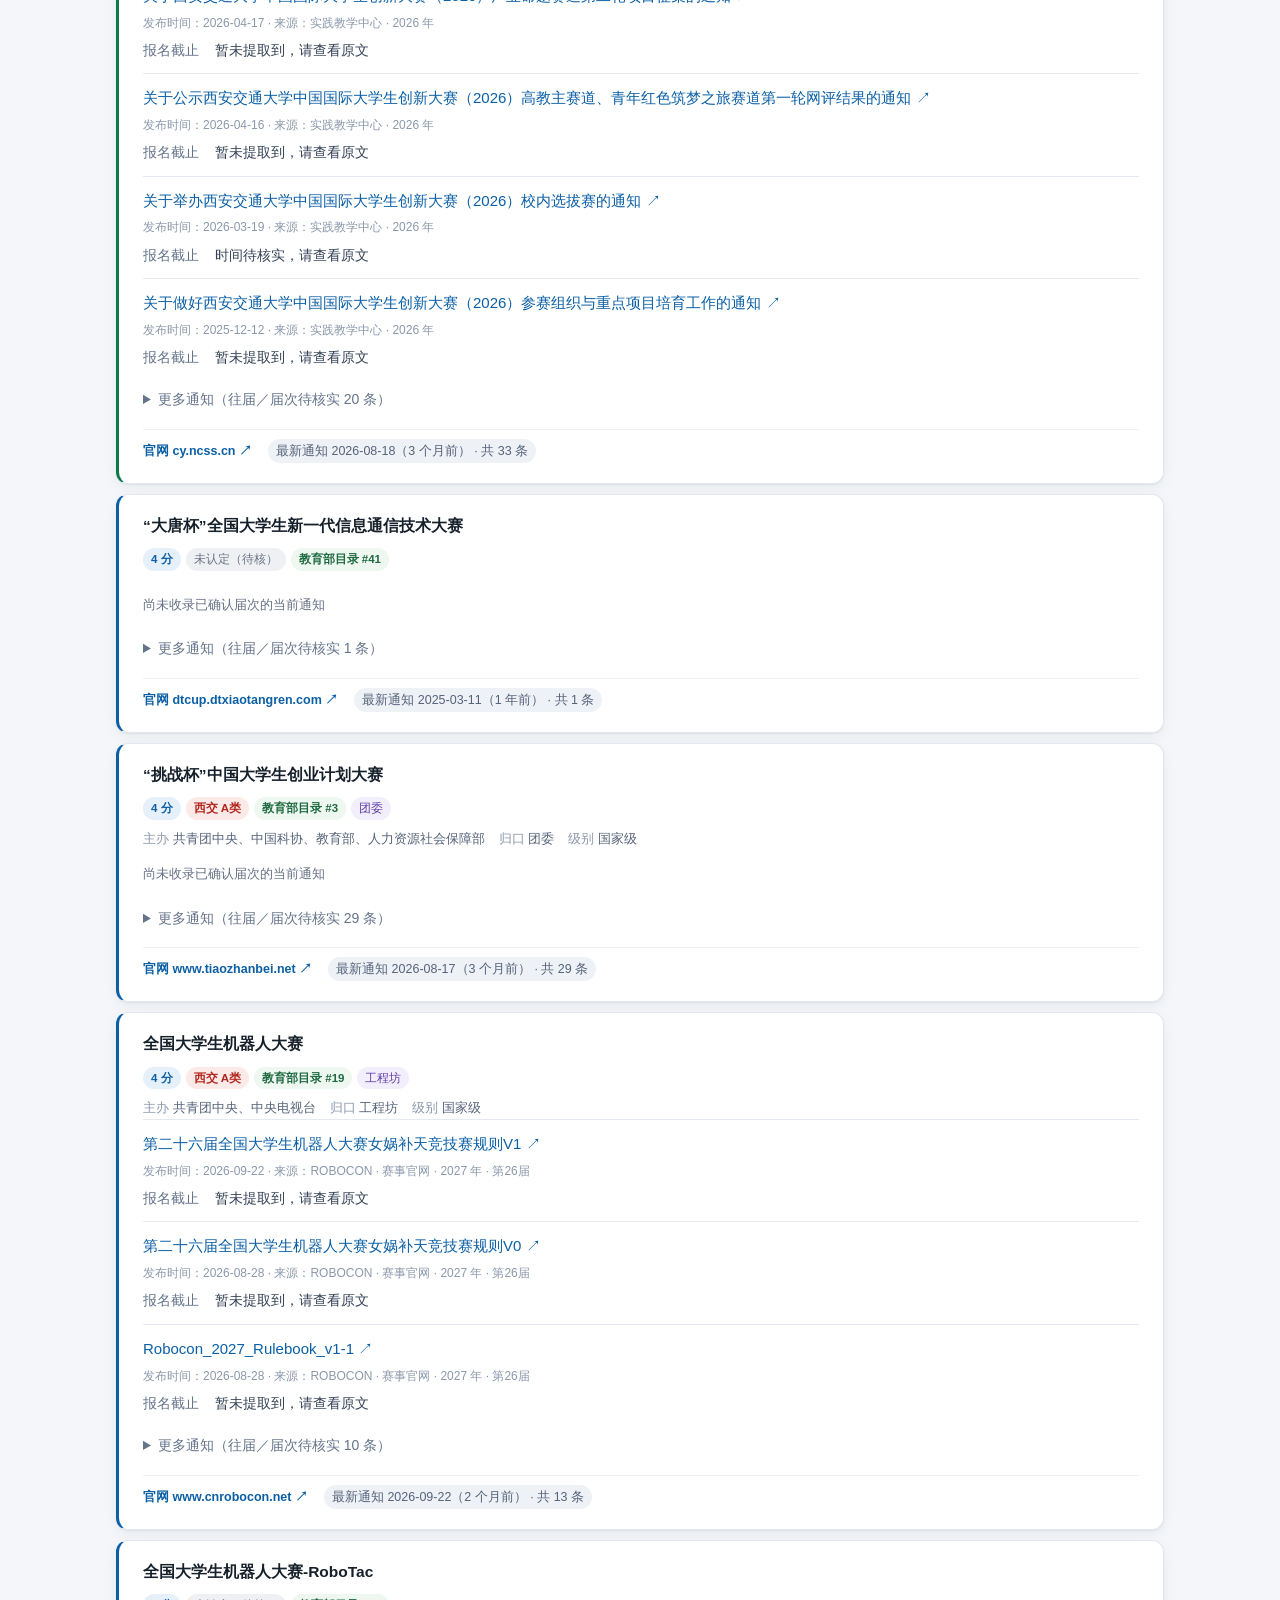
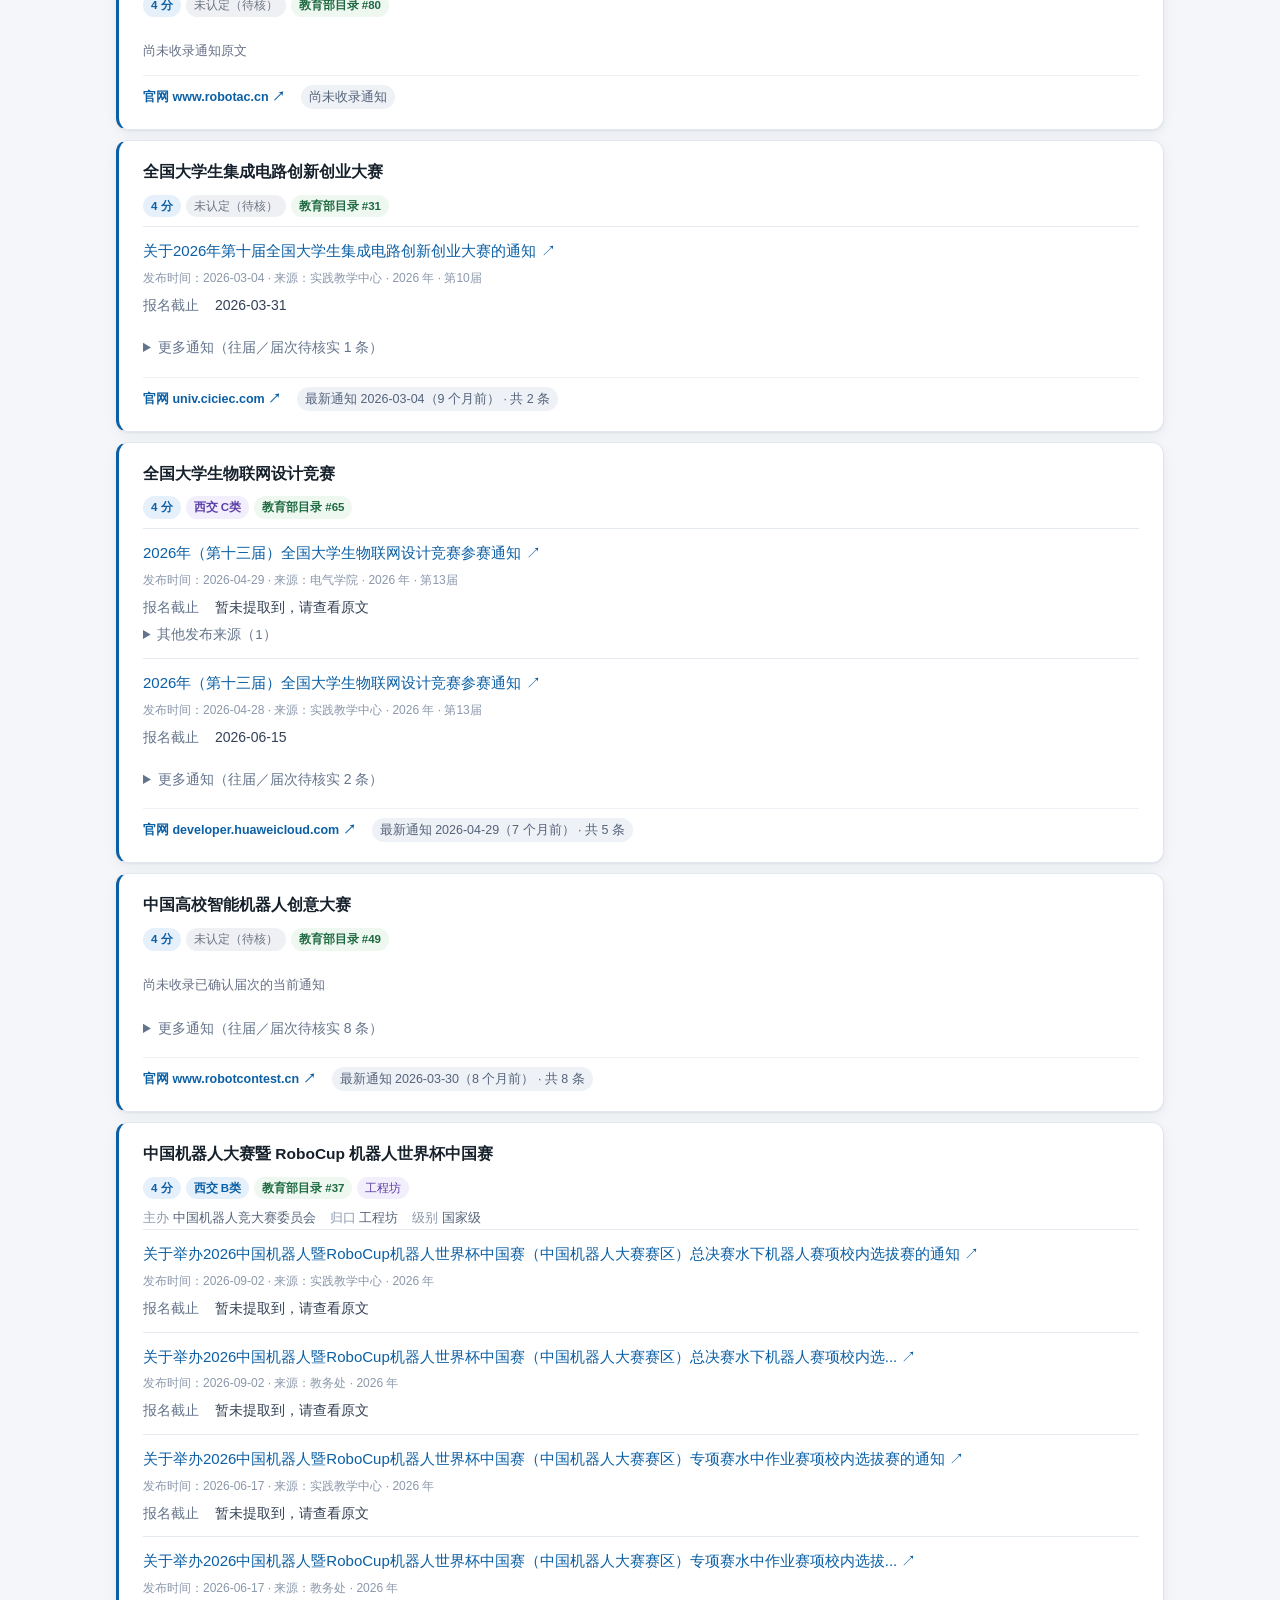
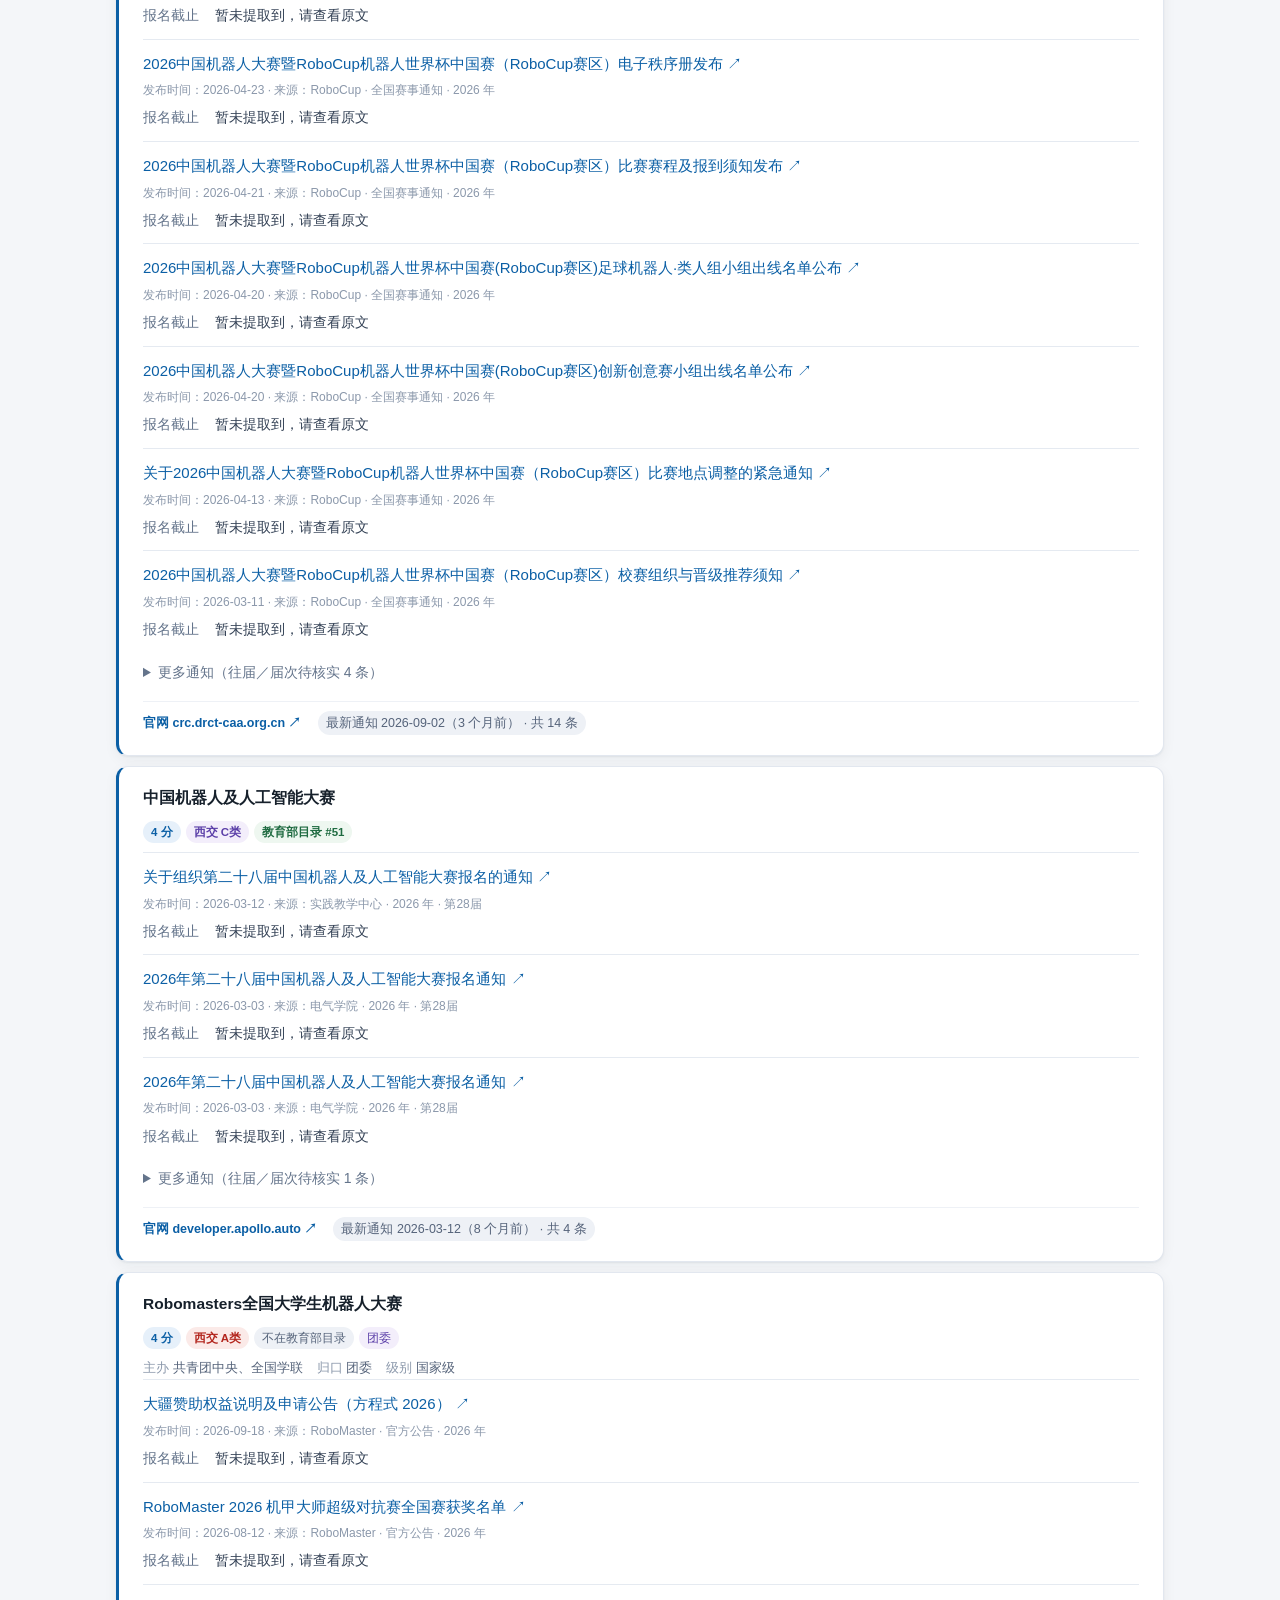
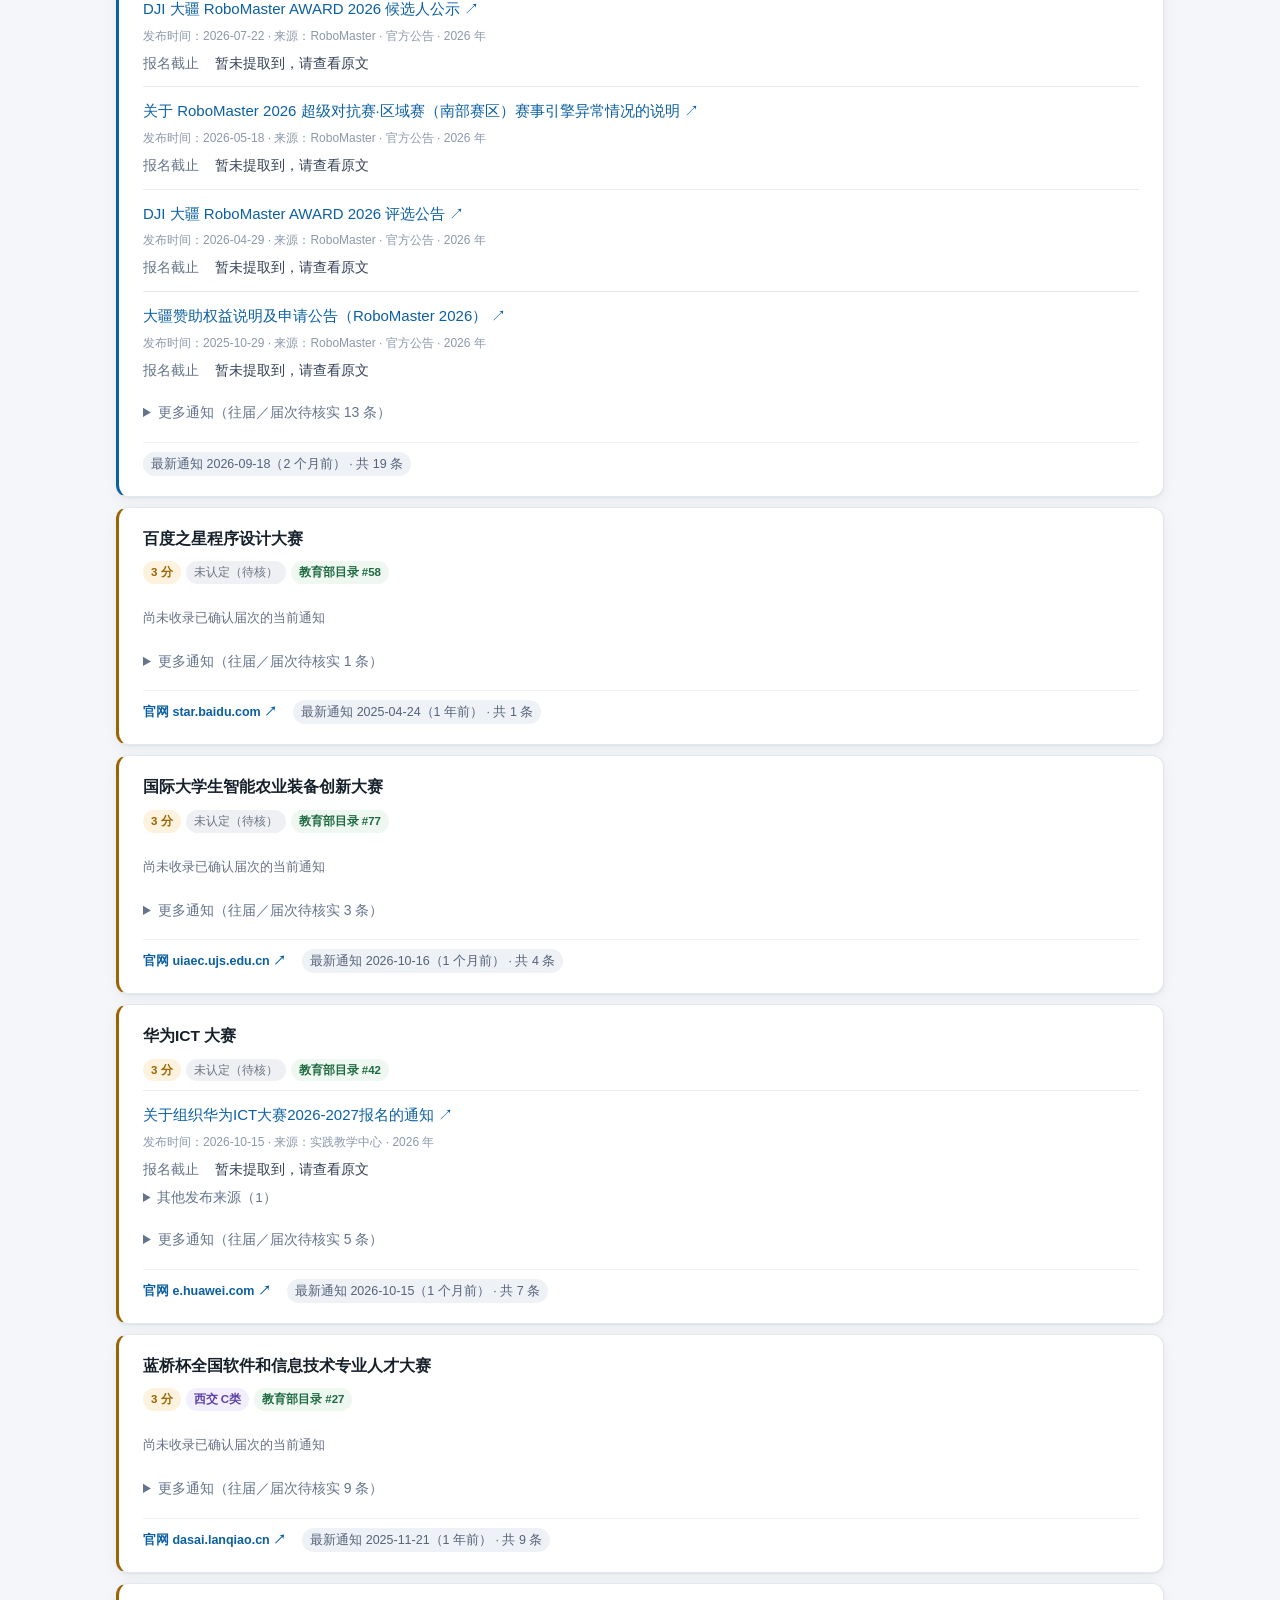
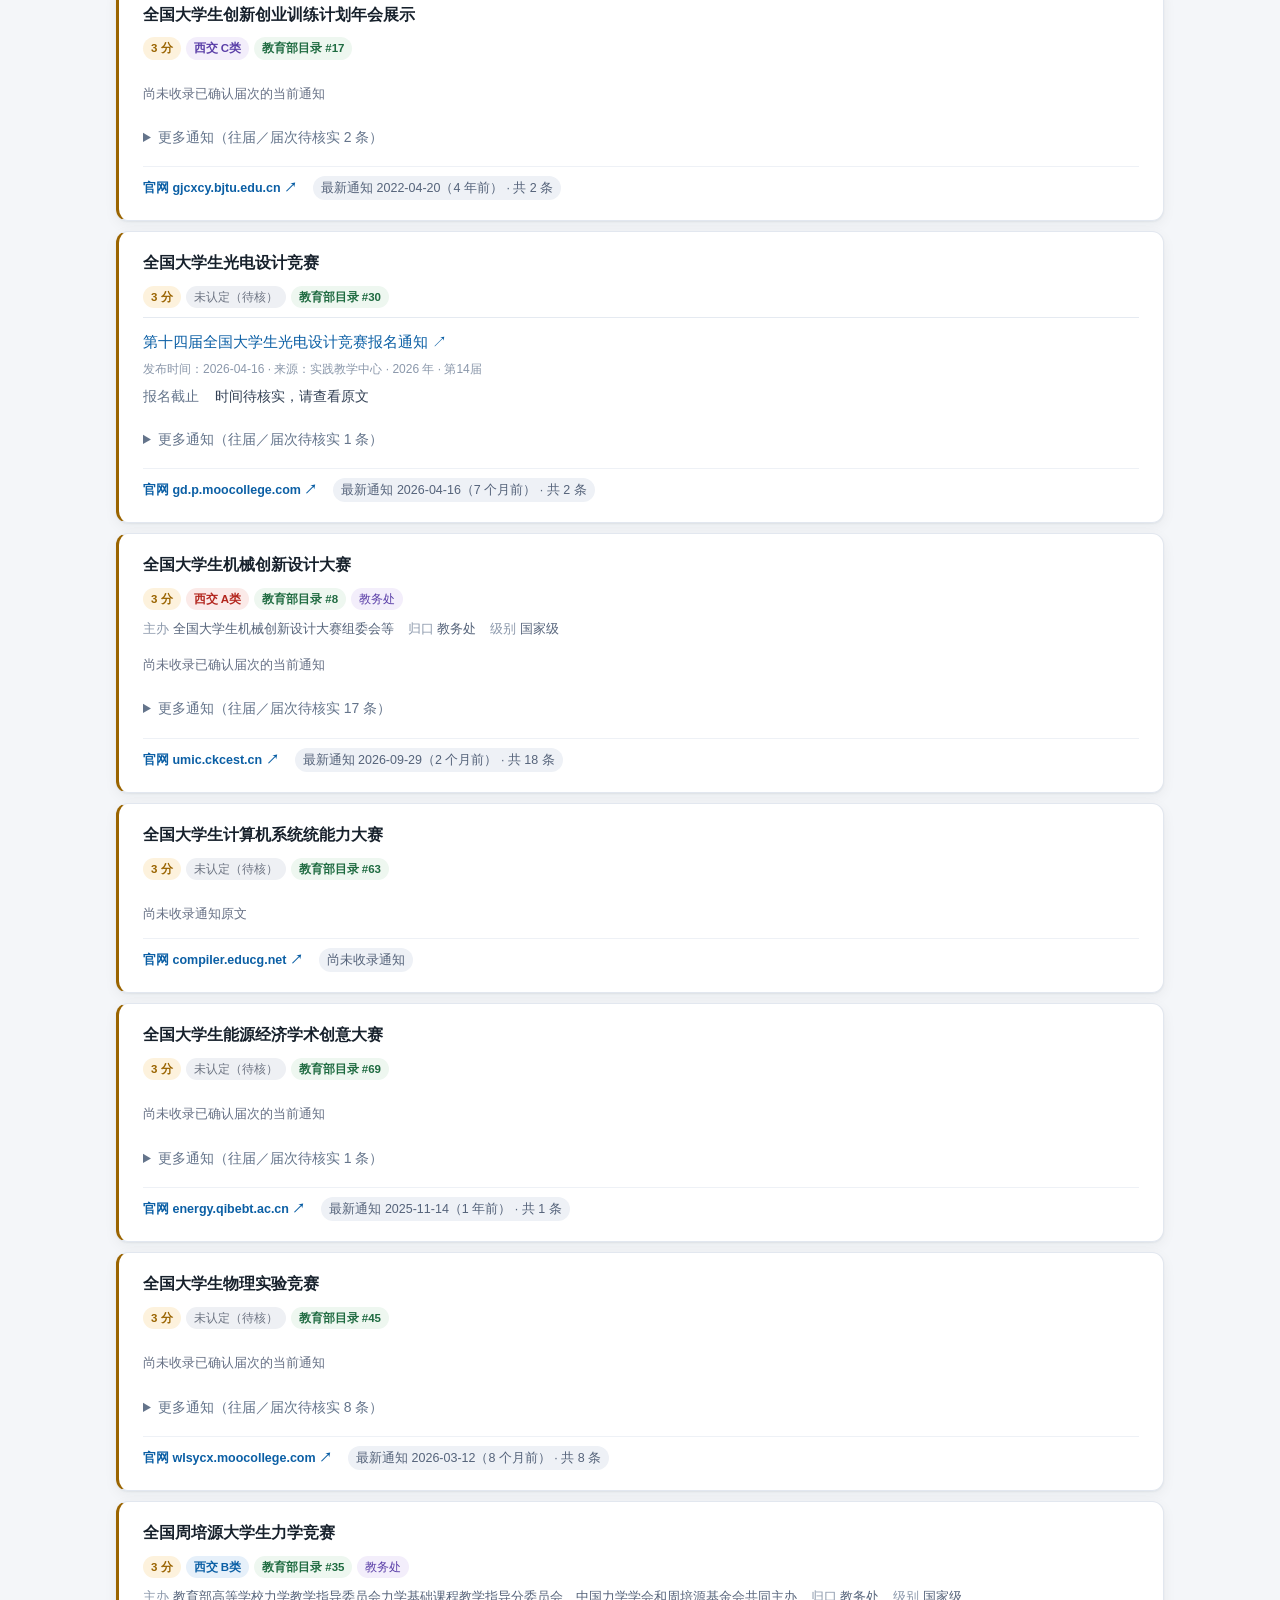
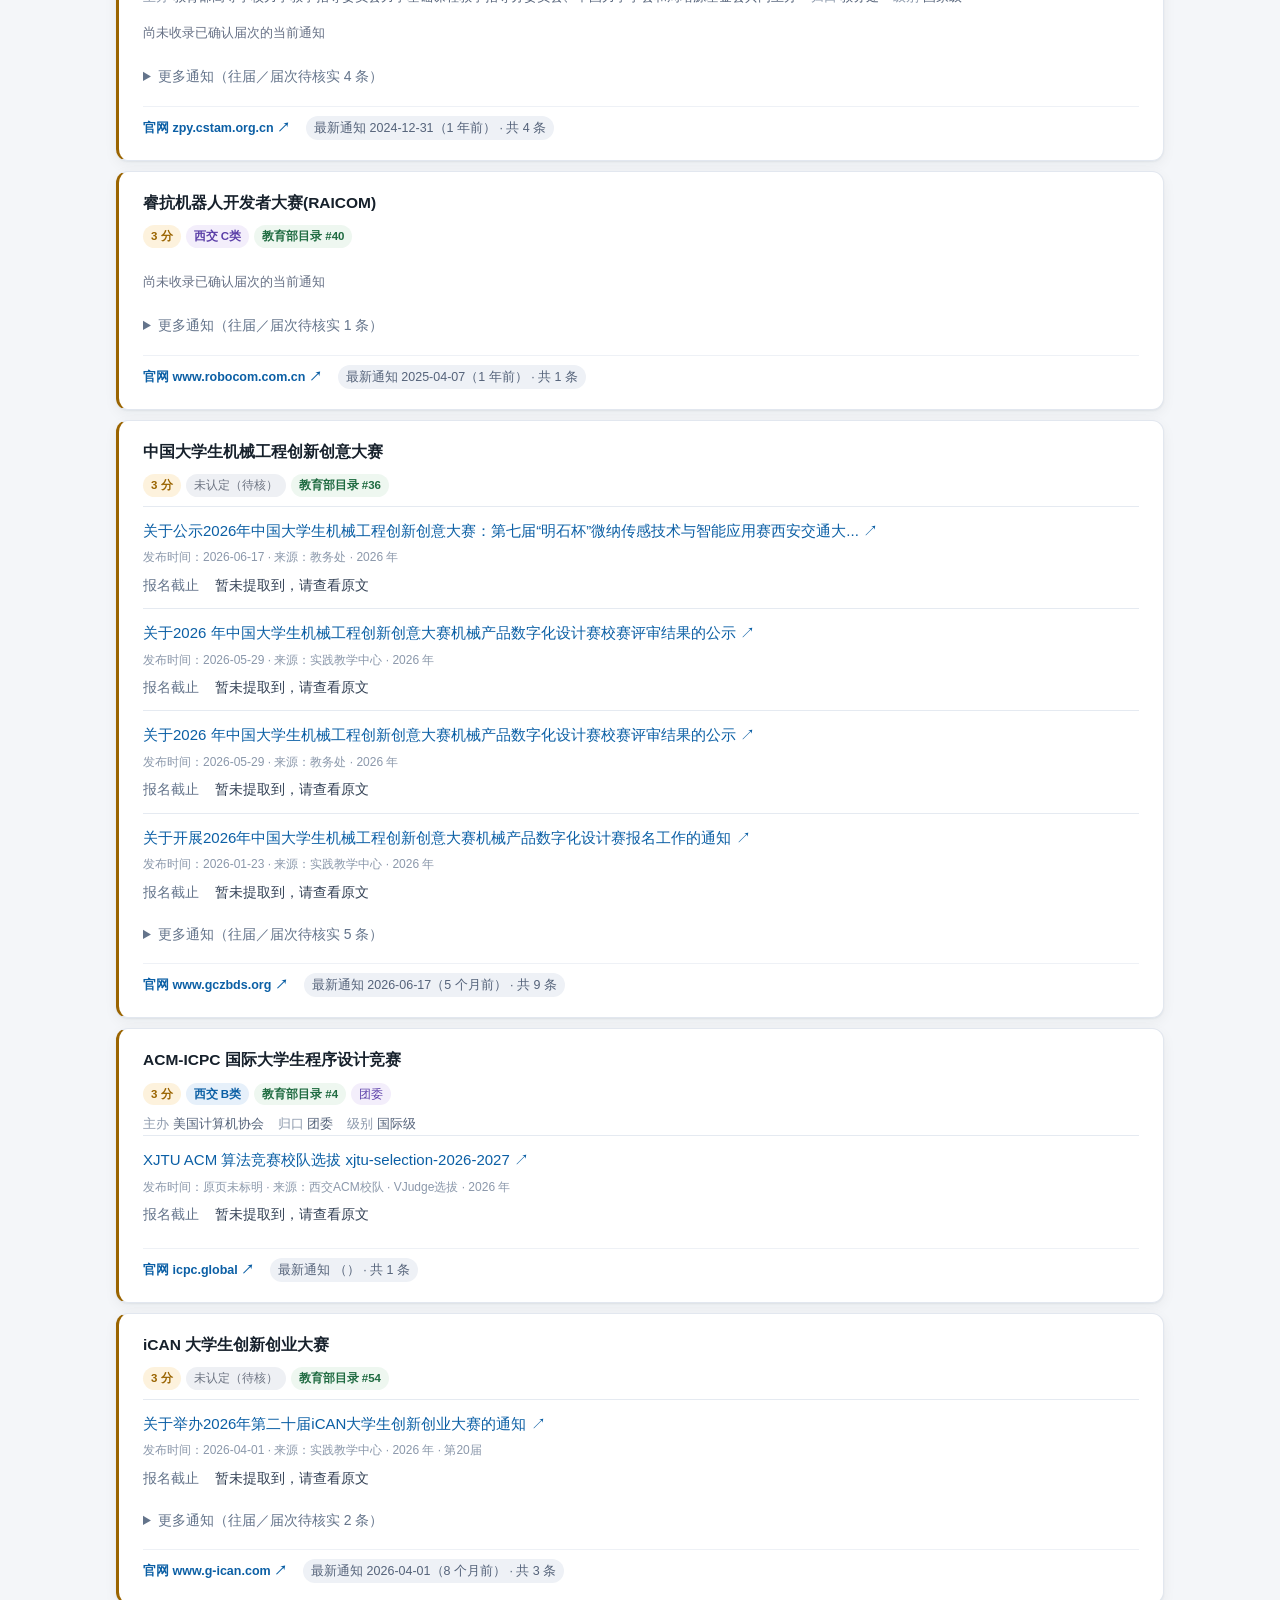
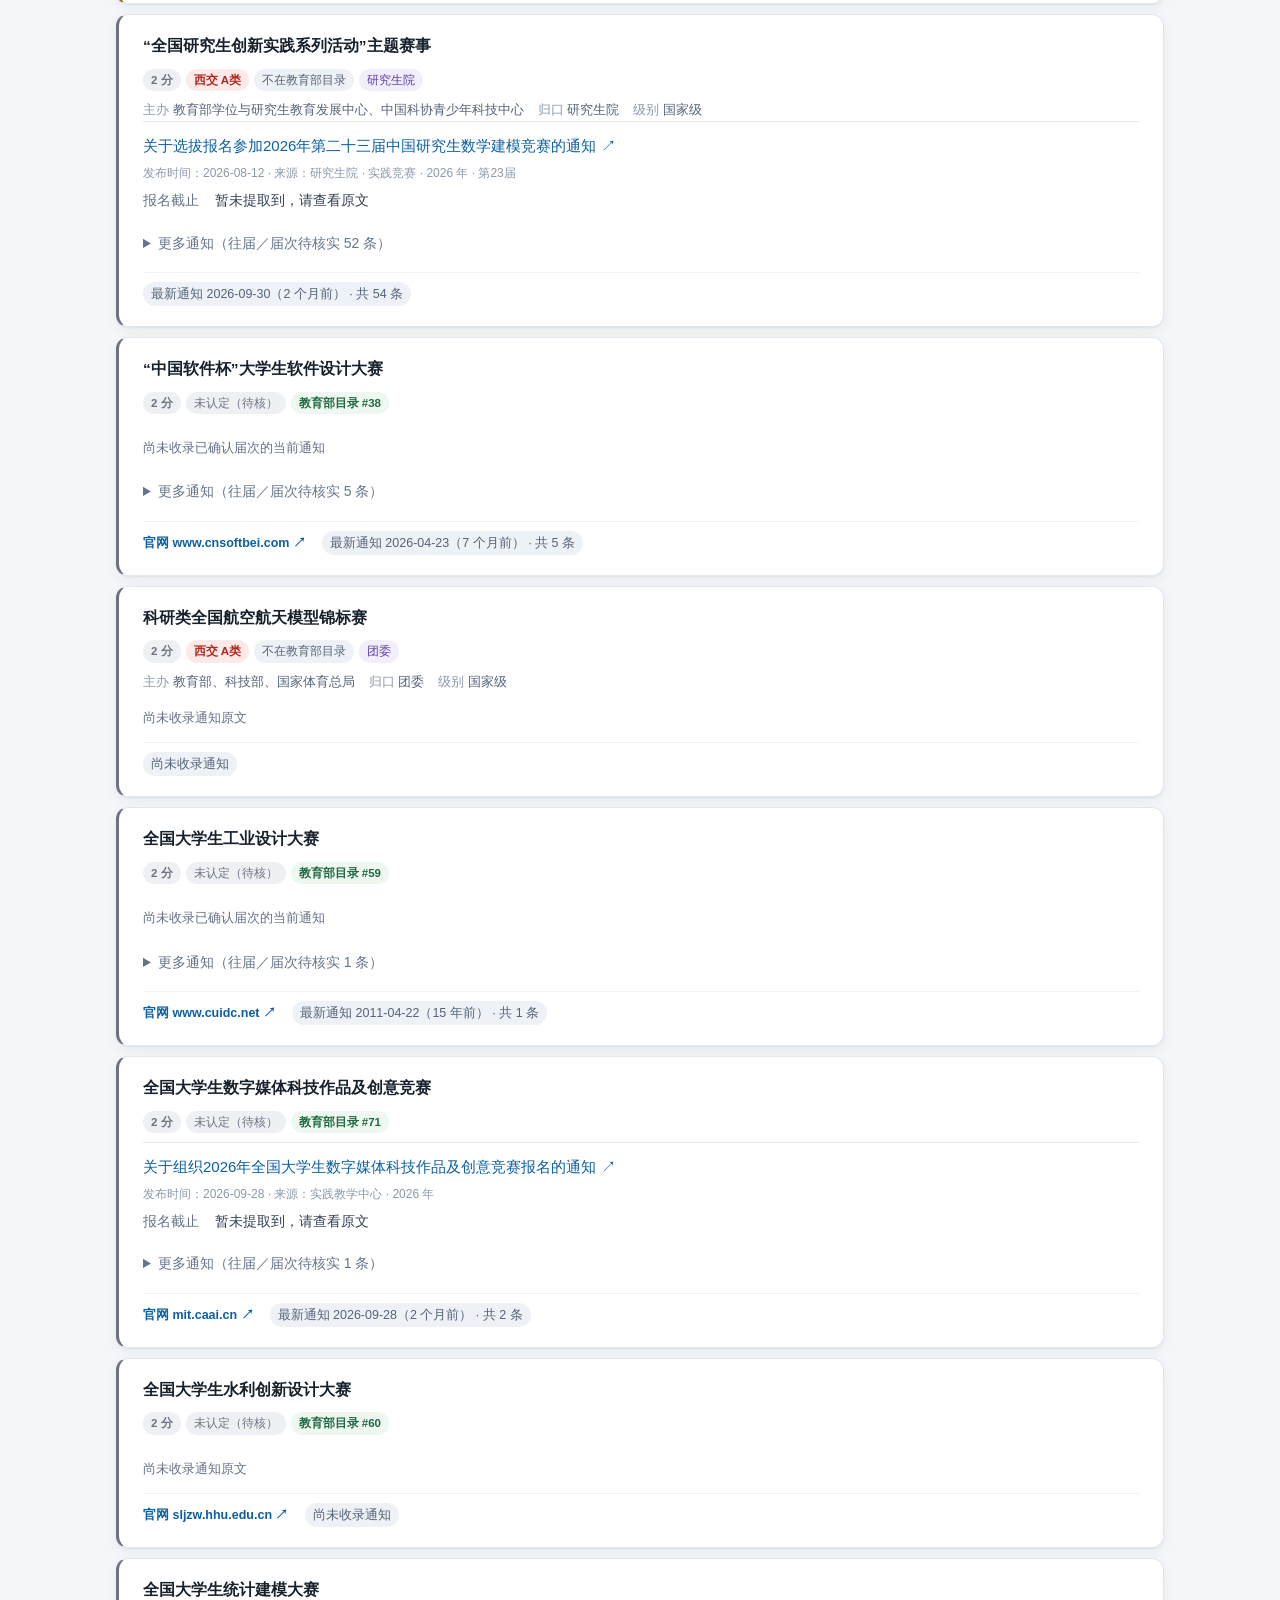
==== commit 19a6da6d: "feat: remove non-competition notice sections" ====
--- a/site/index.html
+++ b/site/index.html
@@ -25,7 +25,6 @@
 <nav class="tabs">
   <div class="wrap">
     <button class="tab is-active" data-view="catalog">学科竞赛 <span class="pill" id="tabCountCat"></span></button>
-    <button class="tab" data-view="notices" data-group="文体竞赛">文体竞赛 <span class="pill" id="tabCountArt"></span></button>
     <button class="tab" data-view="wechat">公众号 <span class="pill" id="tabCountWx"></span></button>
     <button class="tab" data-view="links">常用网站 <span class="pill" id="tabCountLinks"></span></button>
     <button class="tab" data-view="about">说明与来源</button>
@@ -220,7 +219,6 @@
             <option value="">全部类别</option>
             <option value="学科竞赛">学科竞赛</option>
             <option value="等级考试">等级考试</option>
-            <option value="文体竞赛">文体竞赛</option>
           </select>
         </label>
         <label class="field">
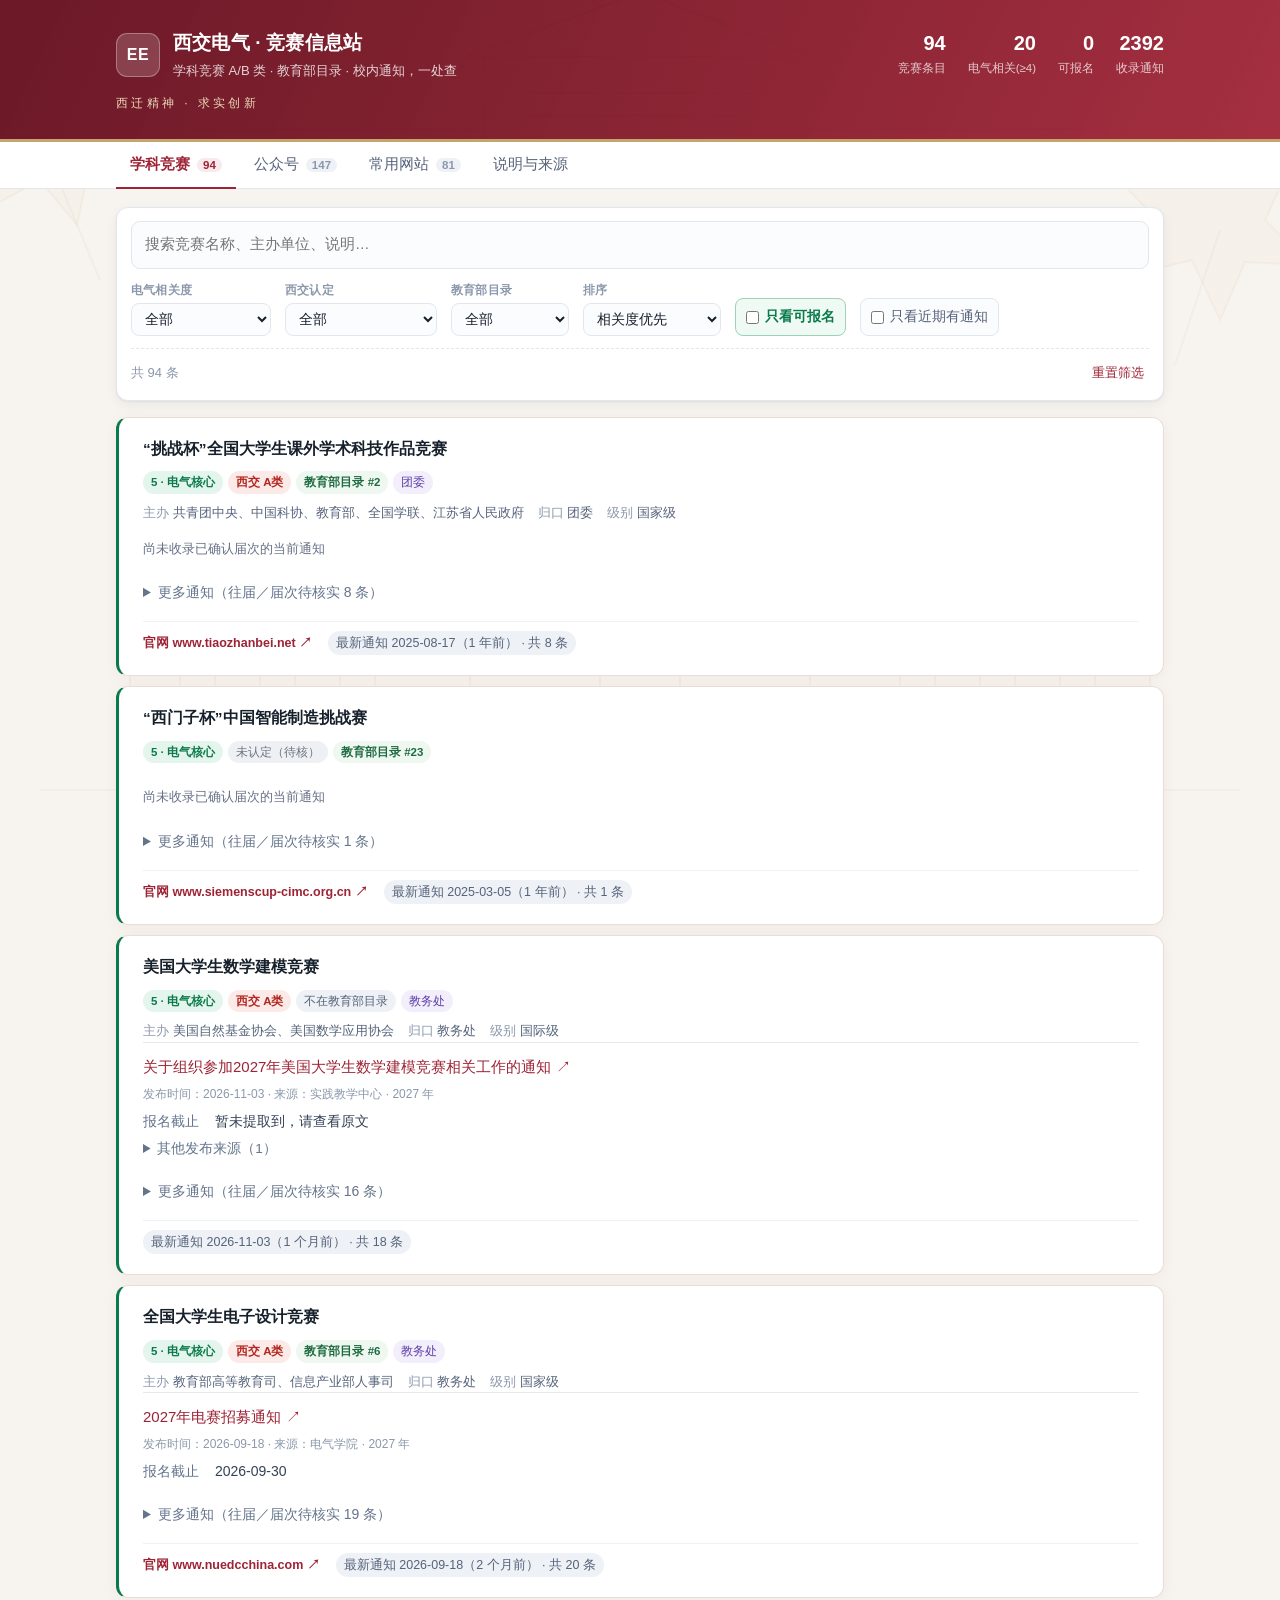
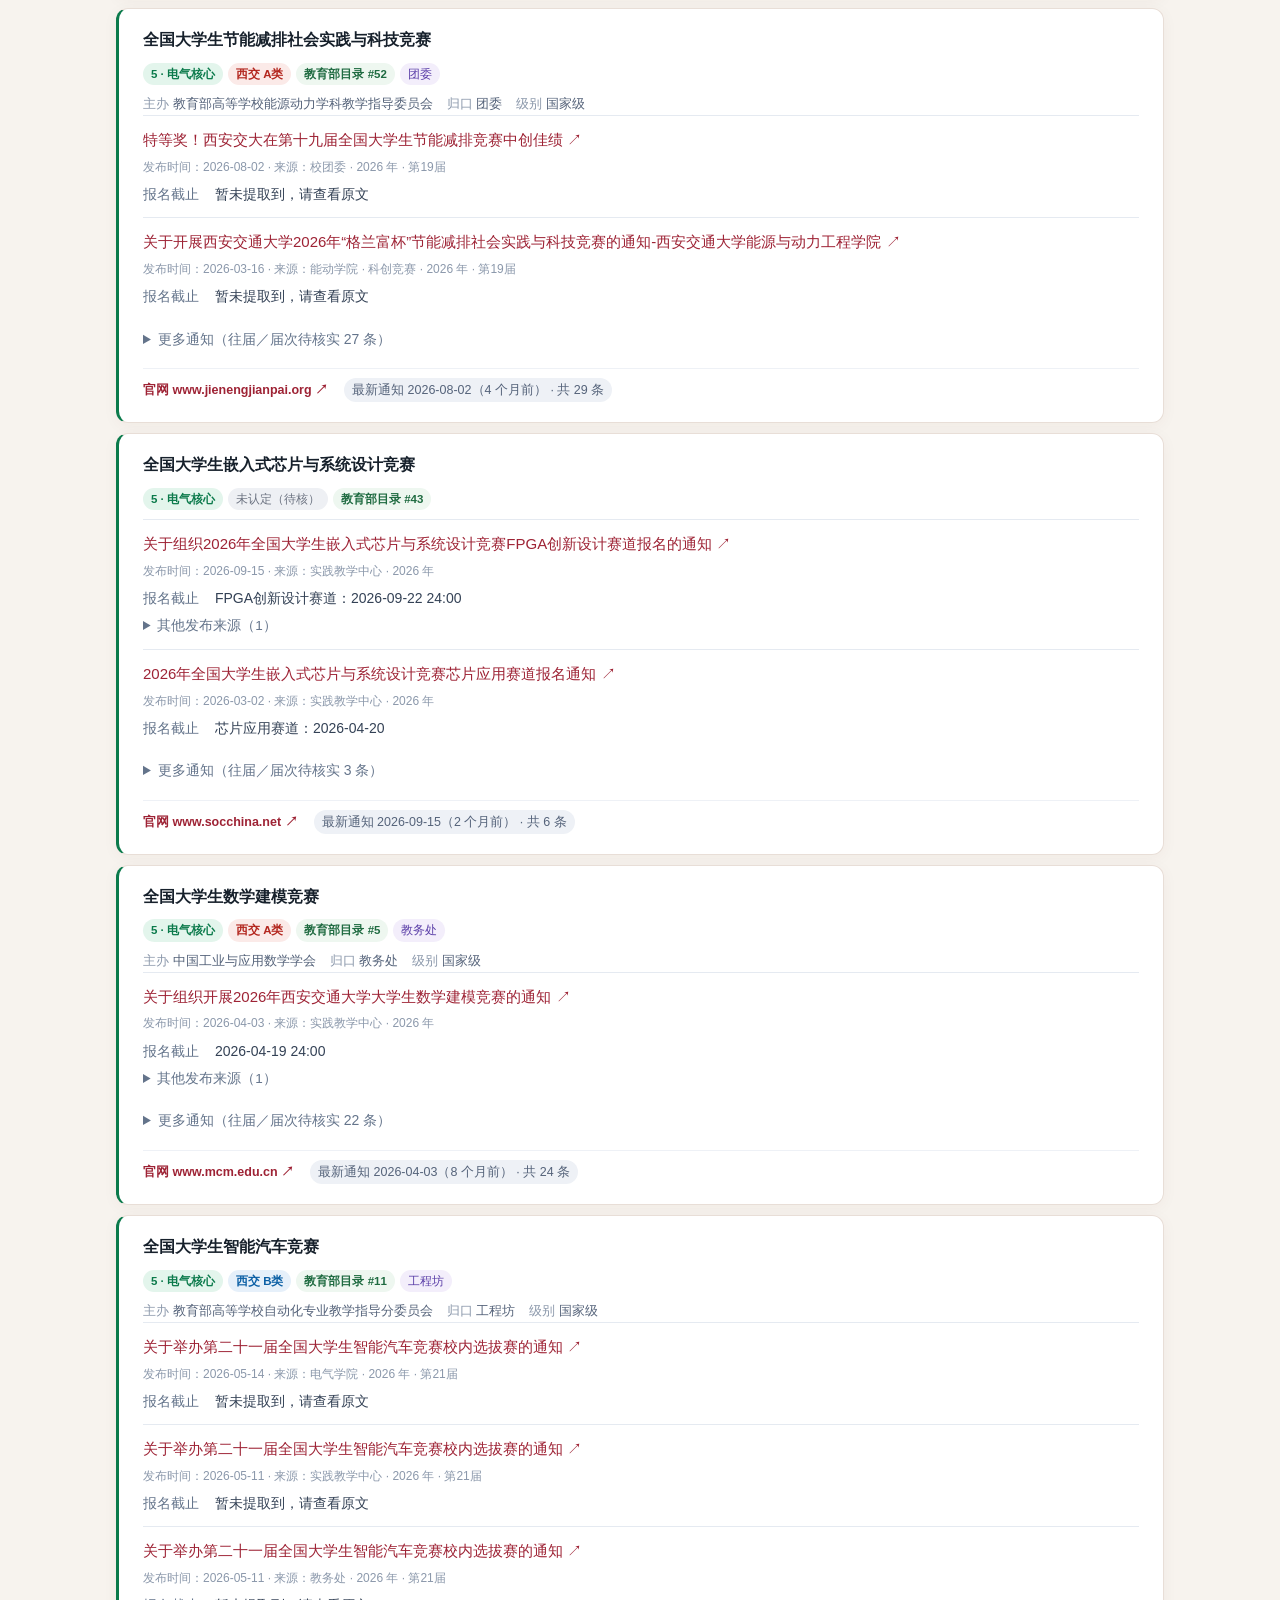
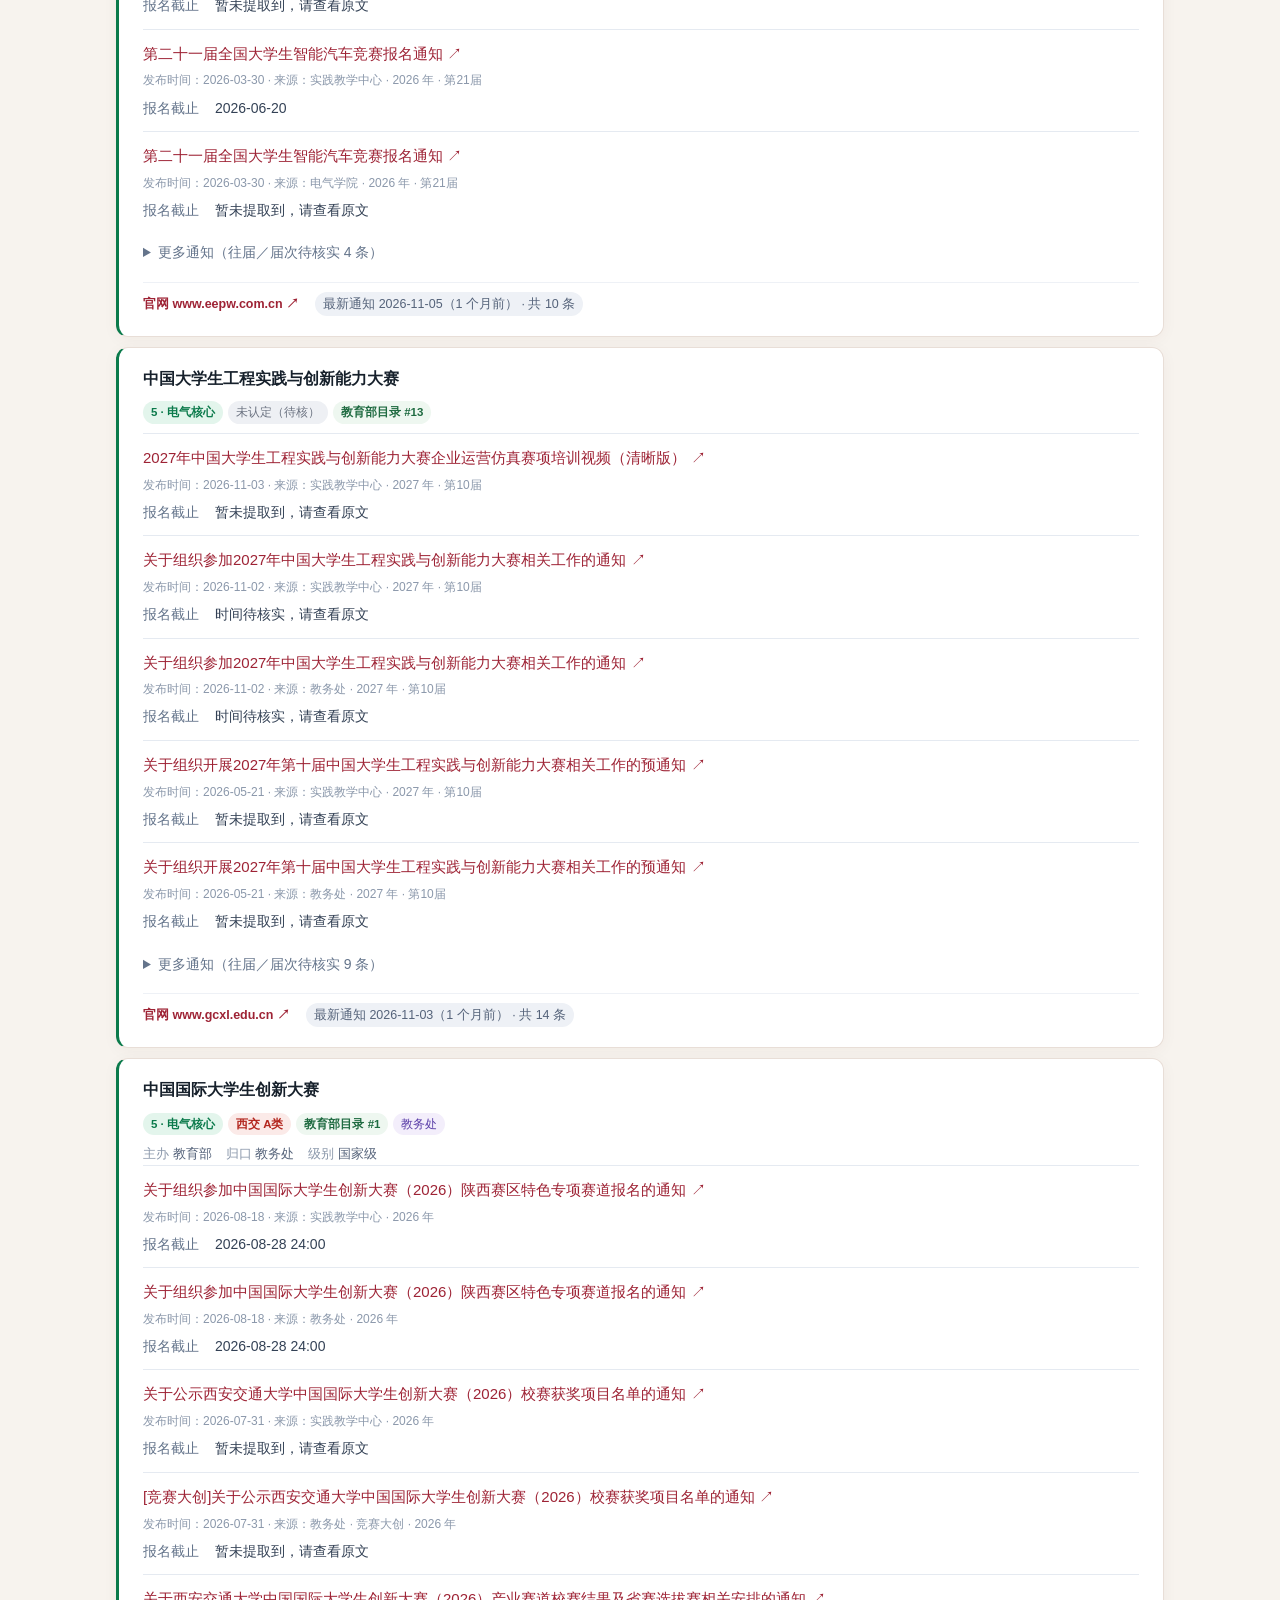
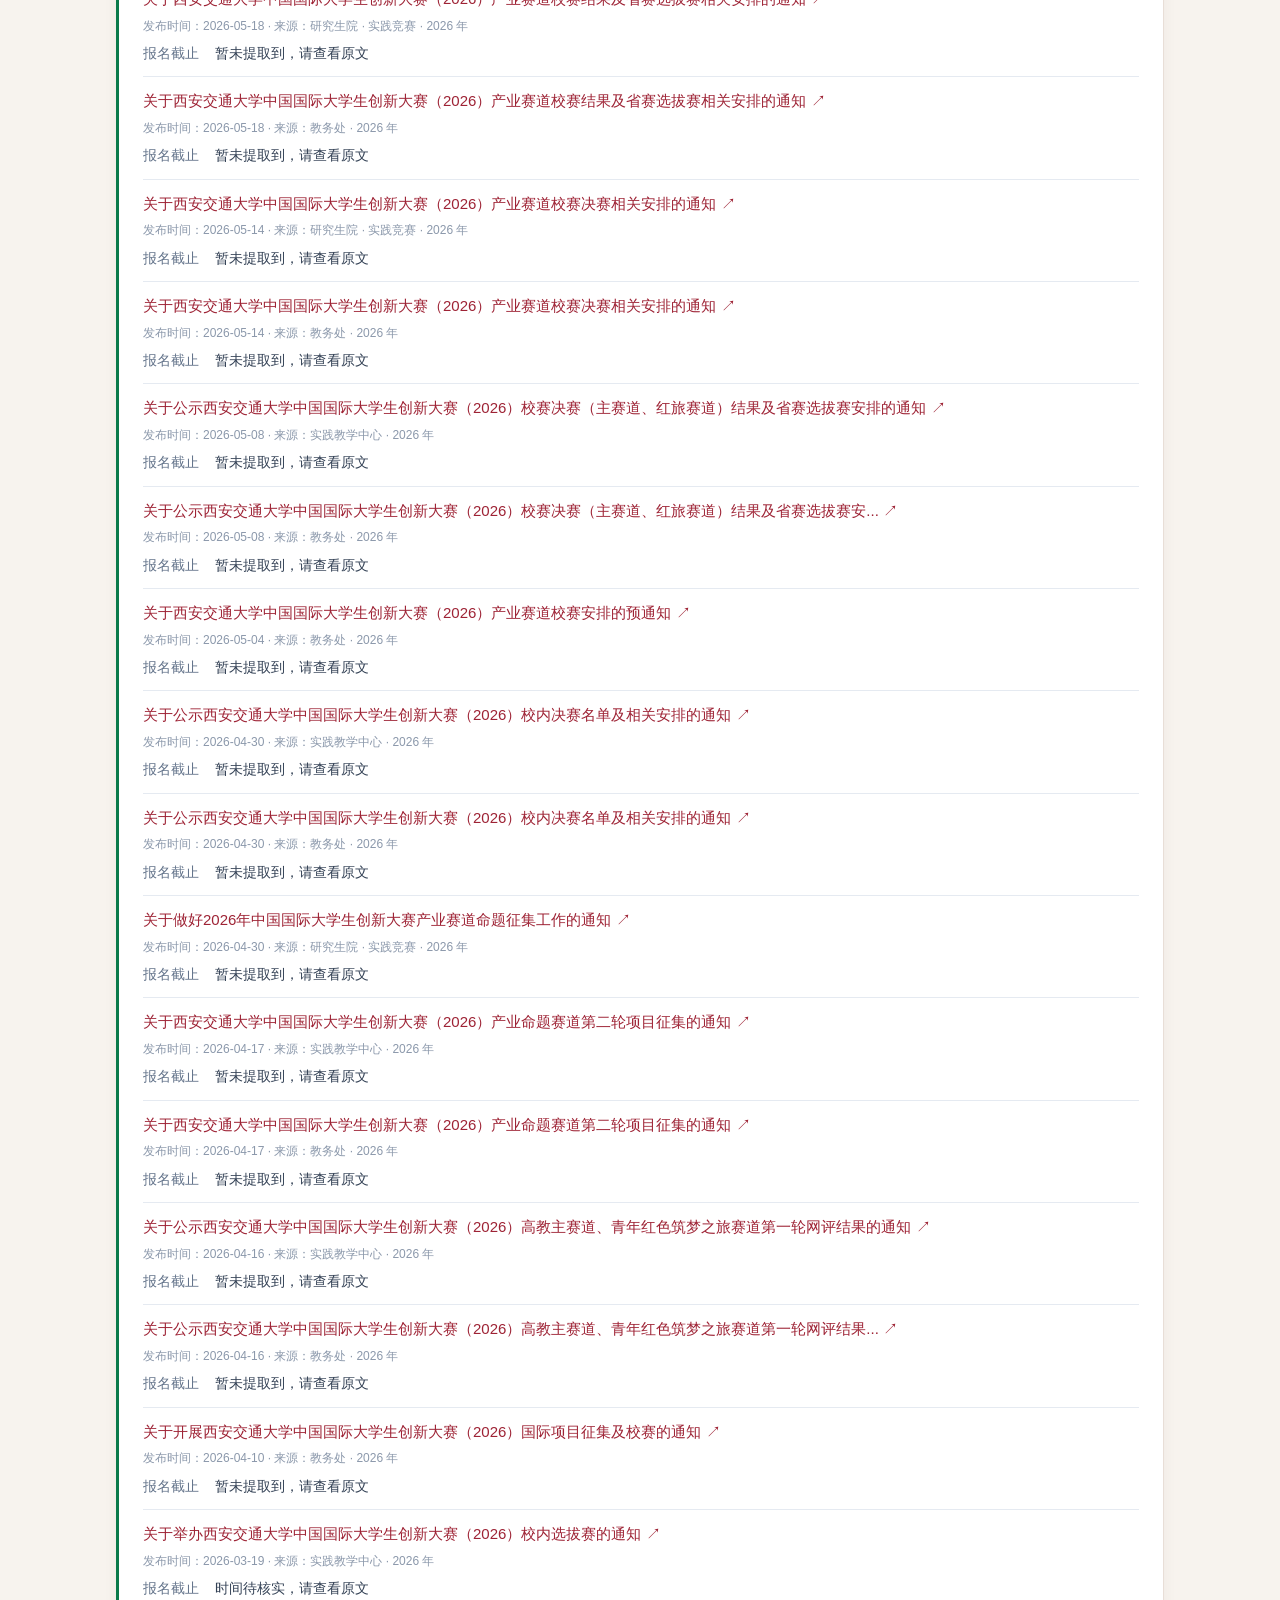
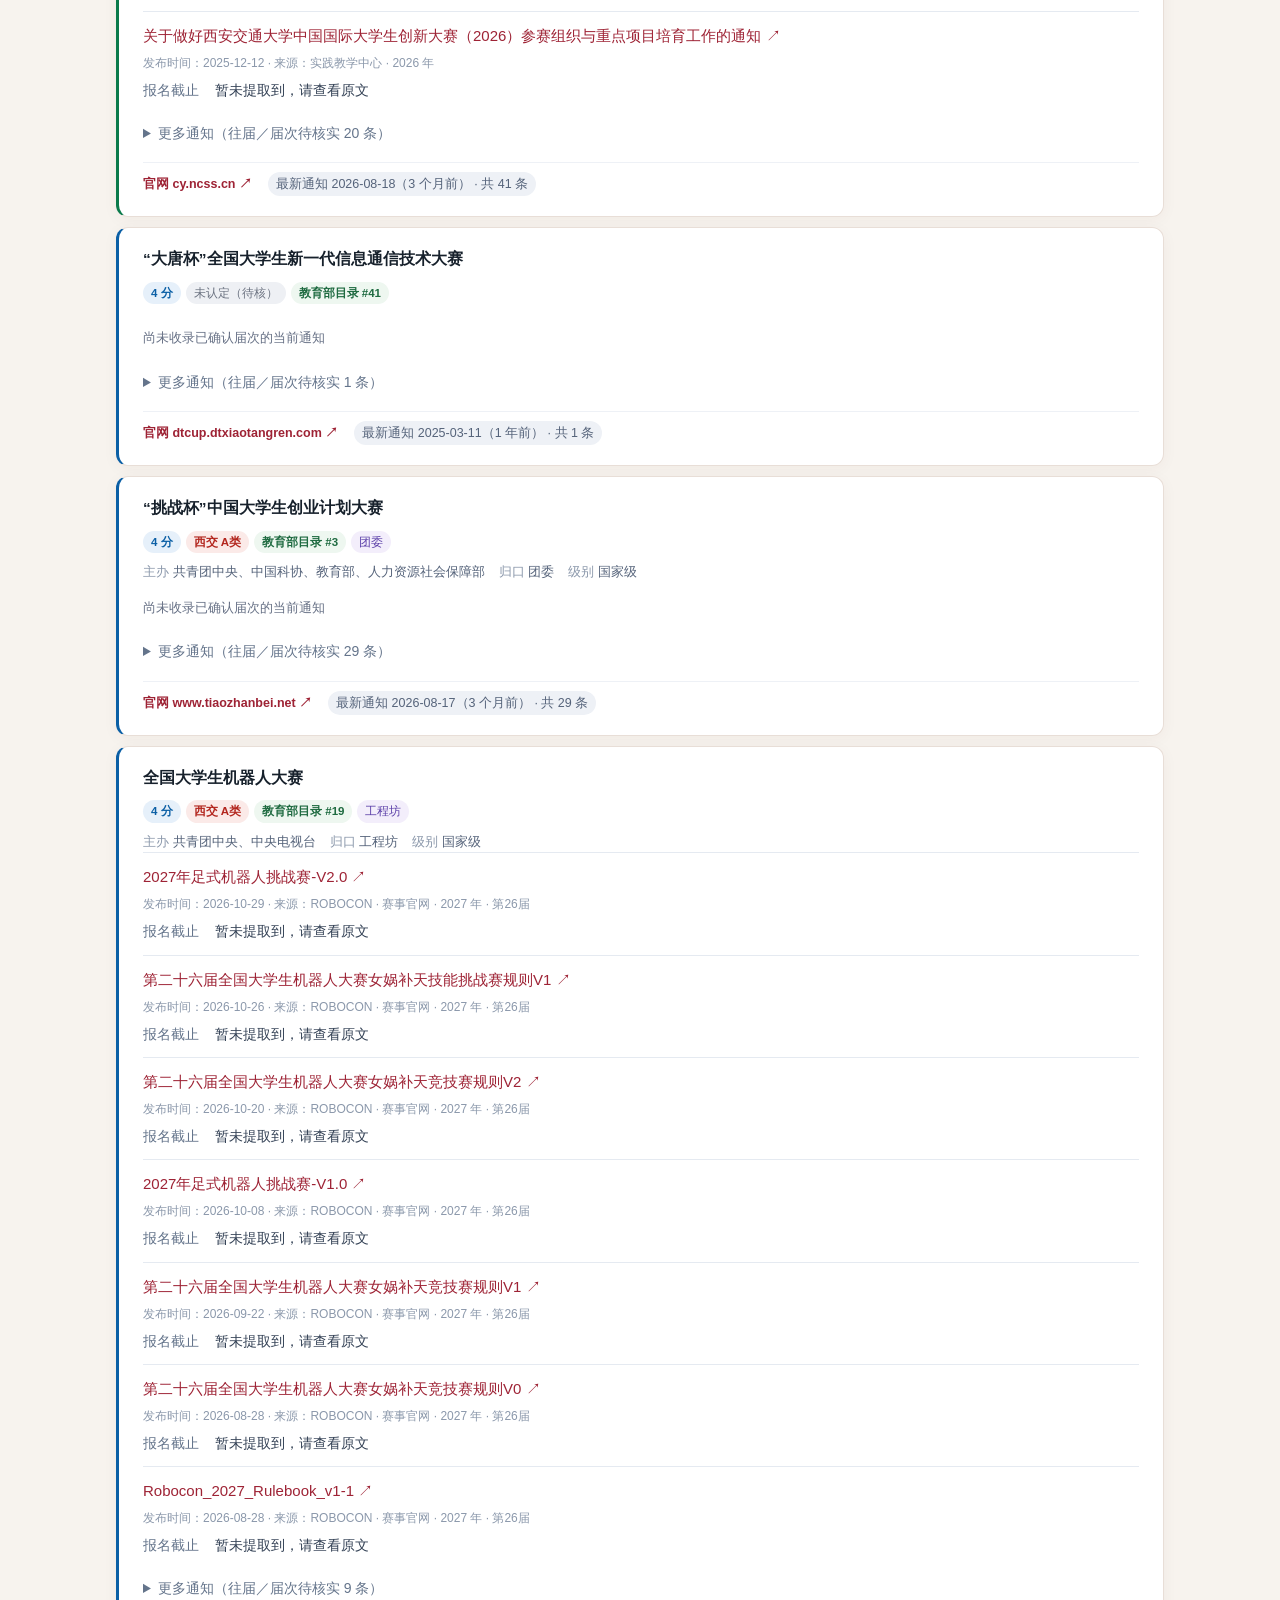
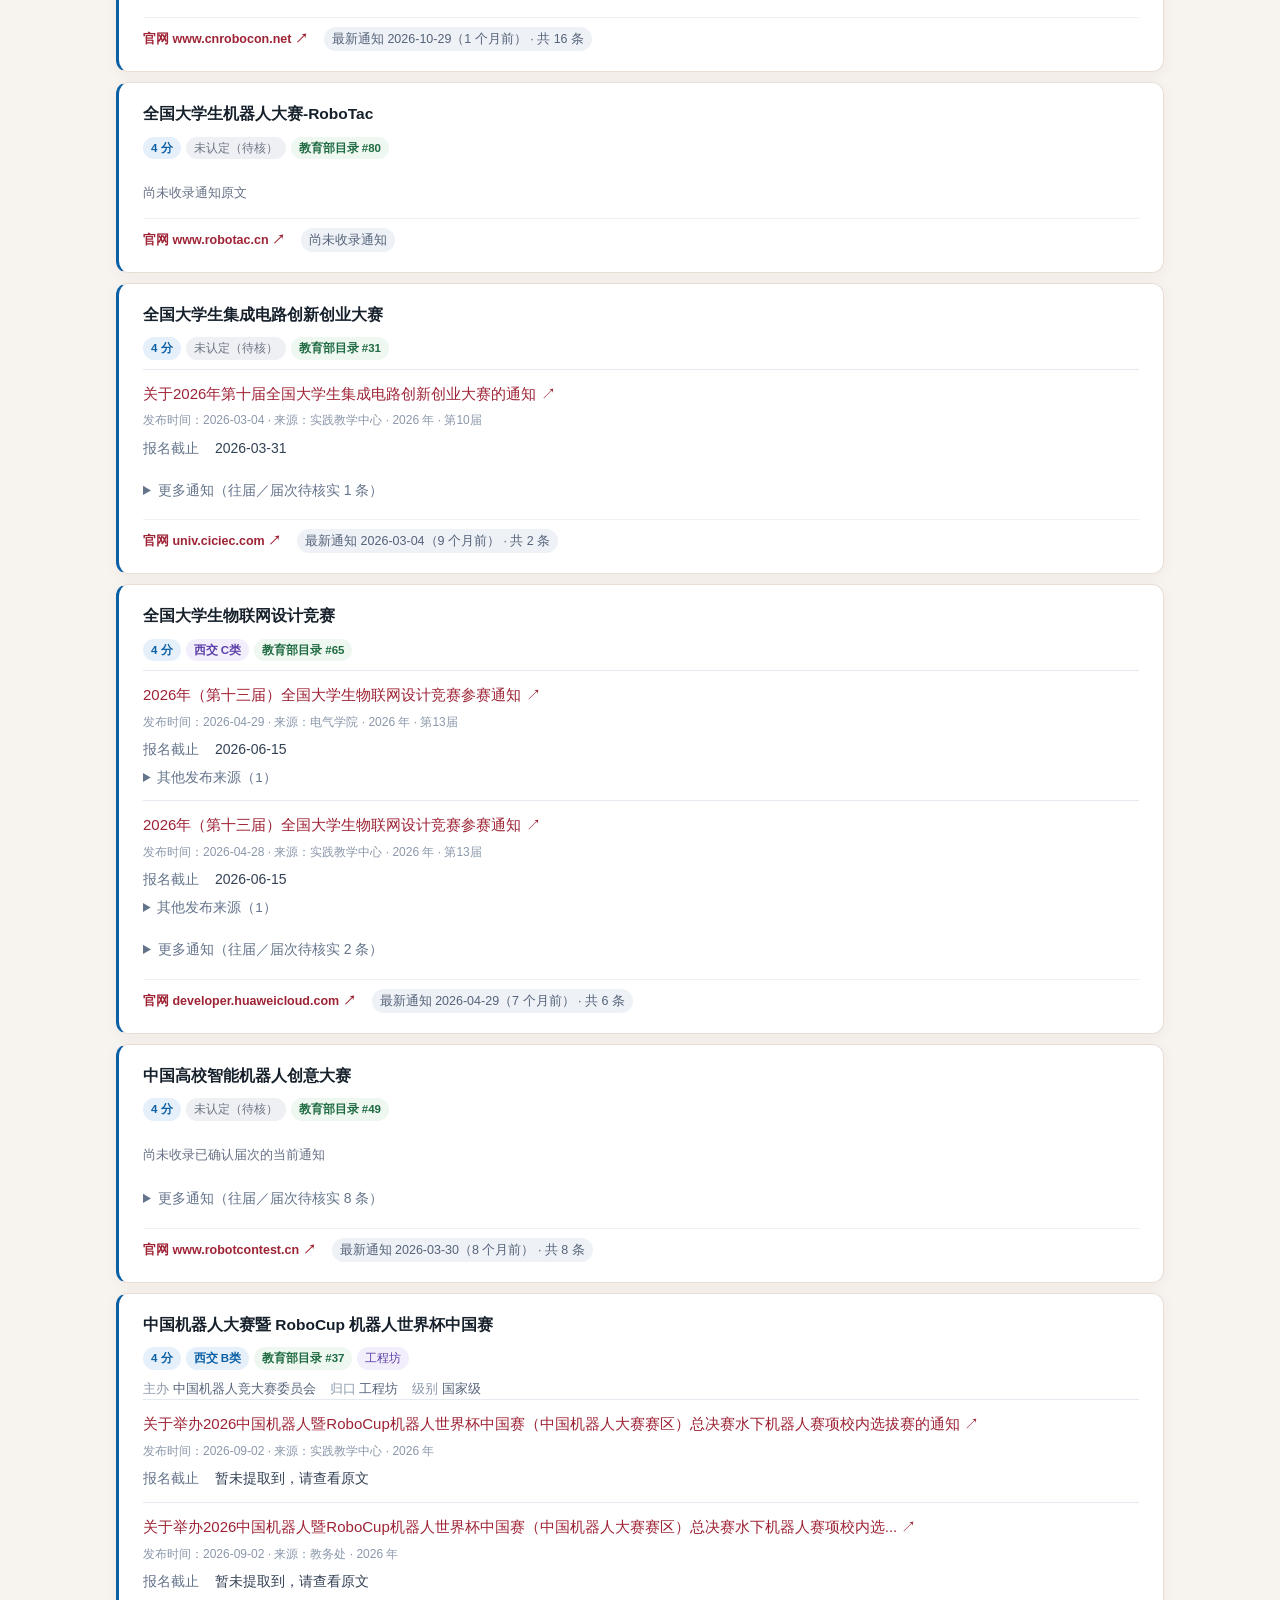
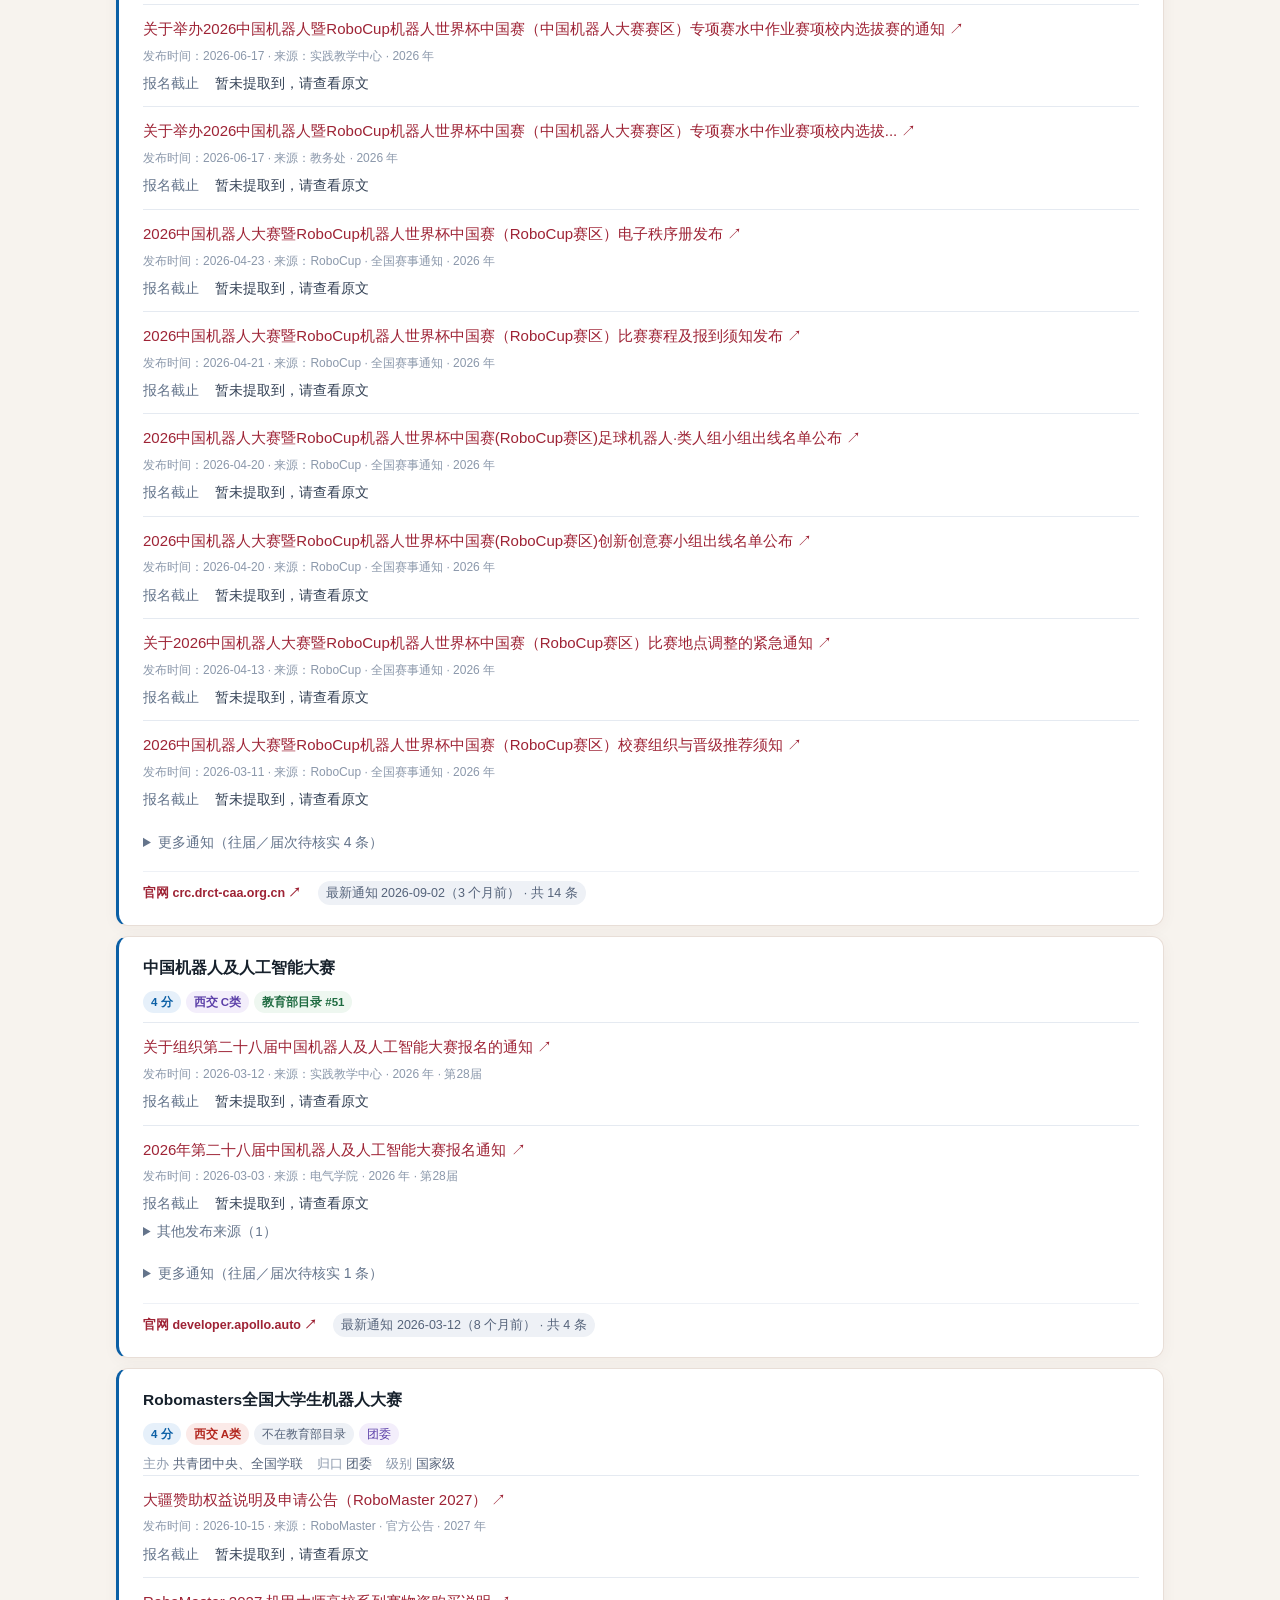
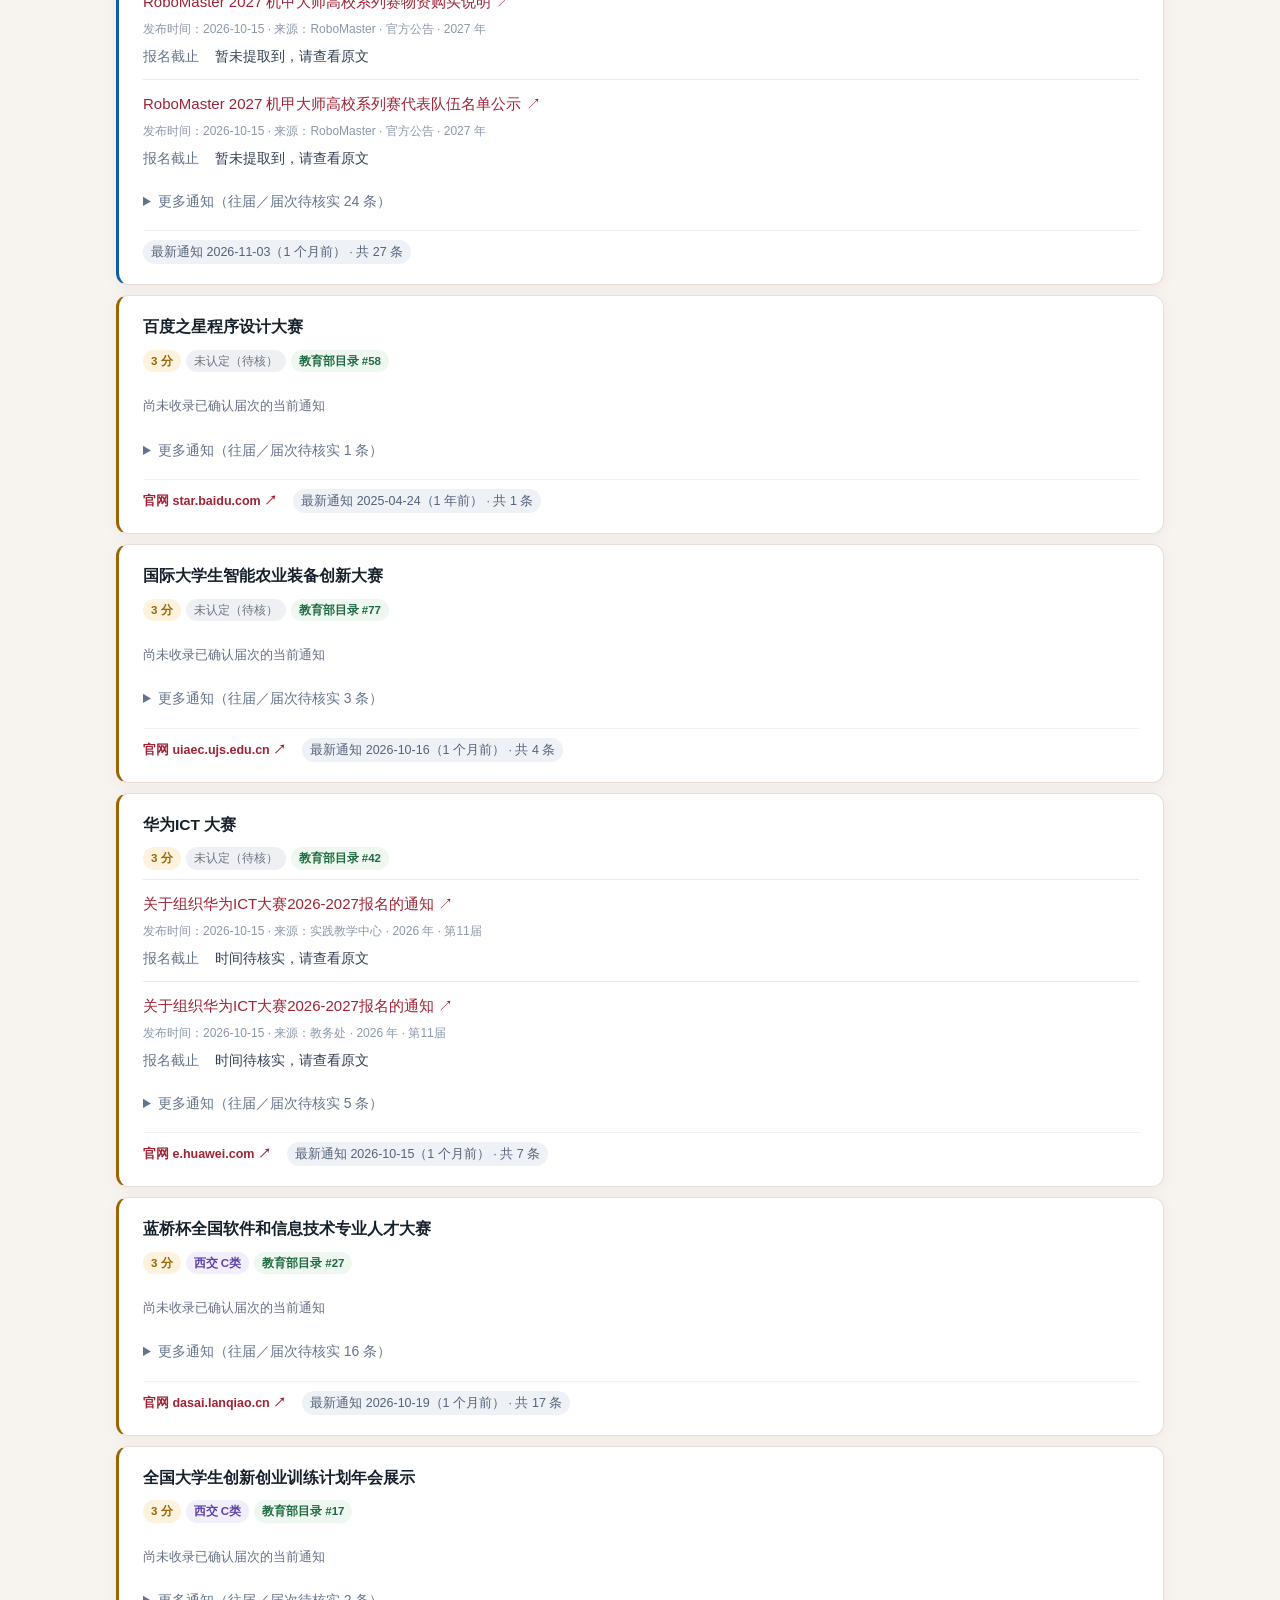
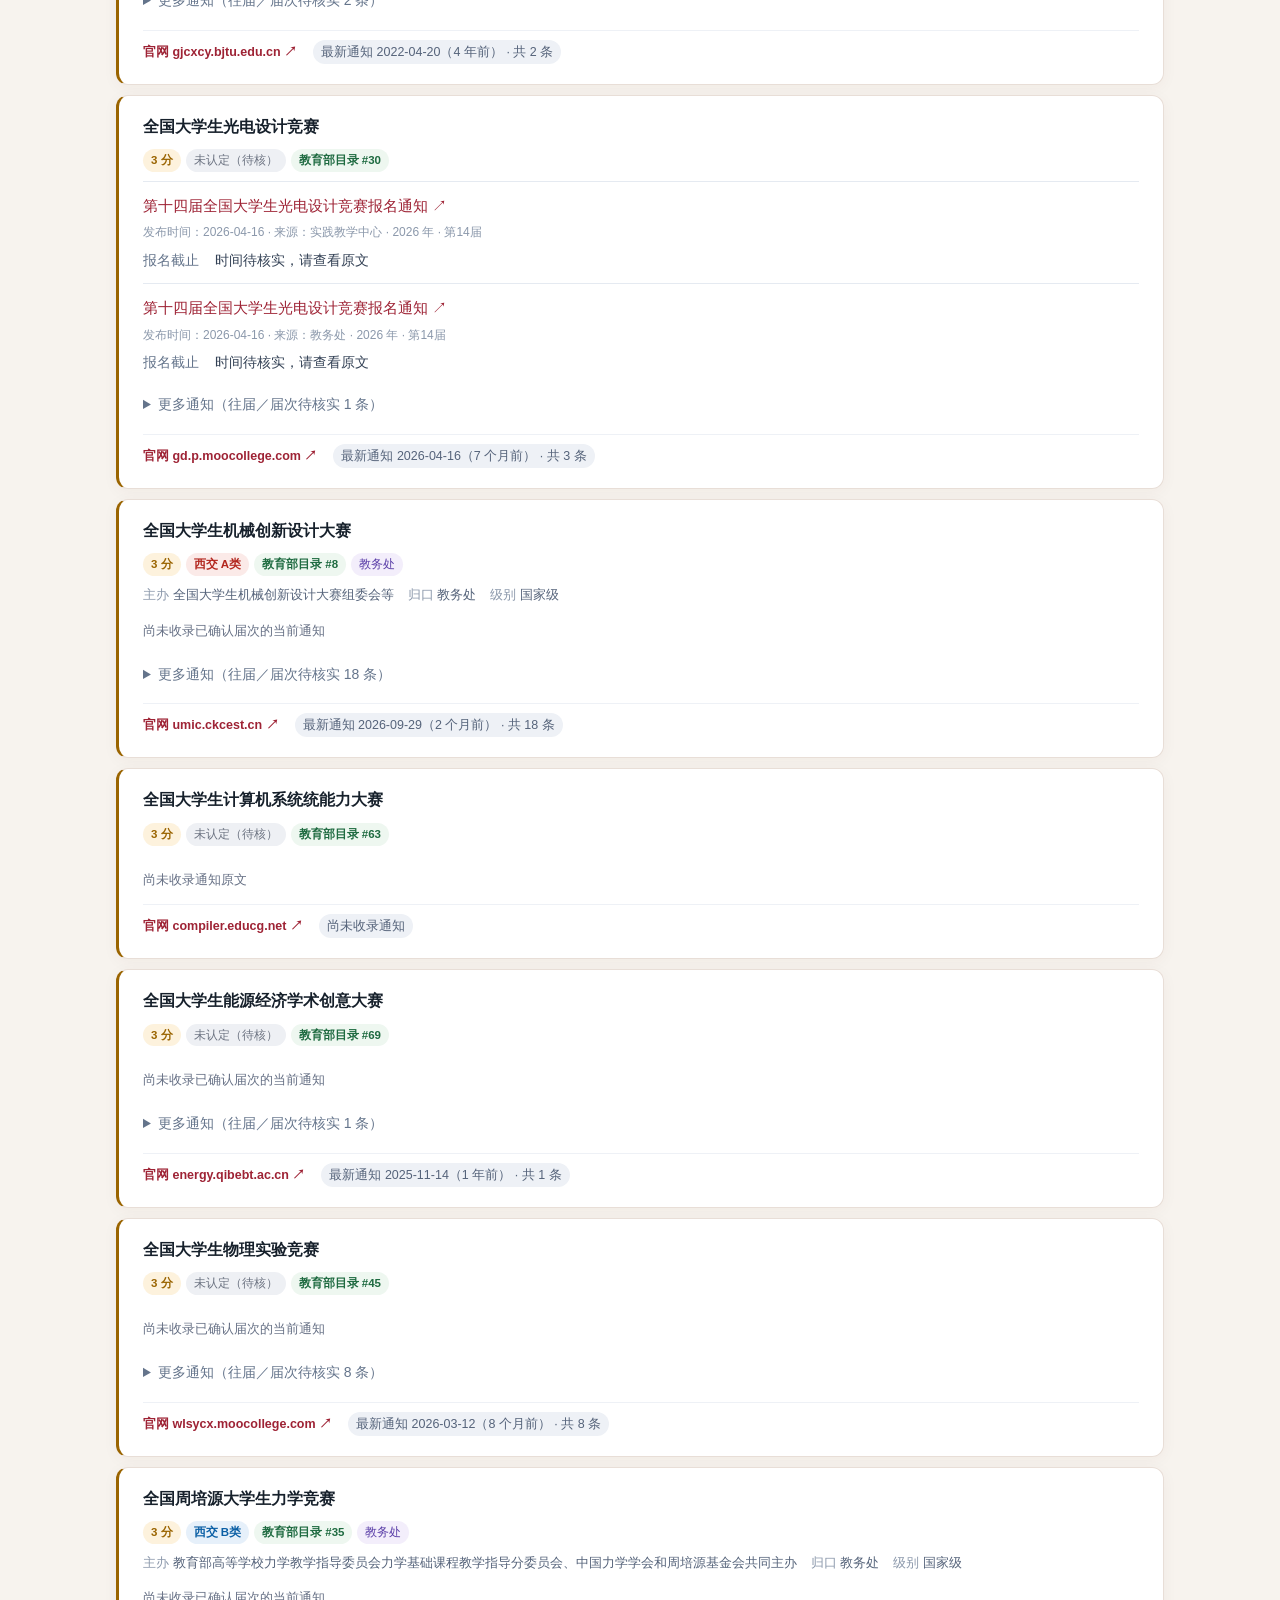
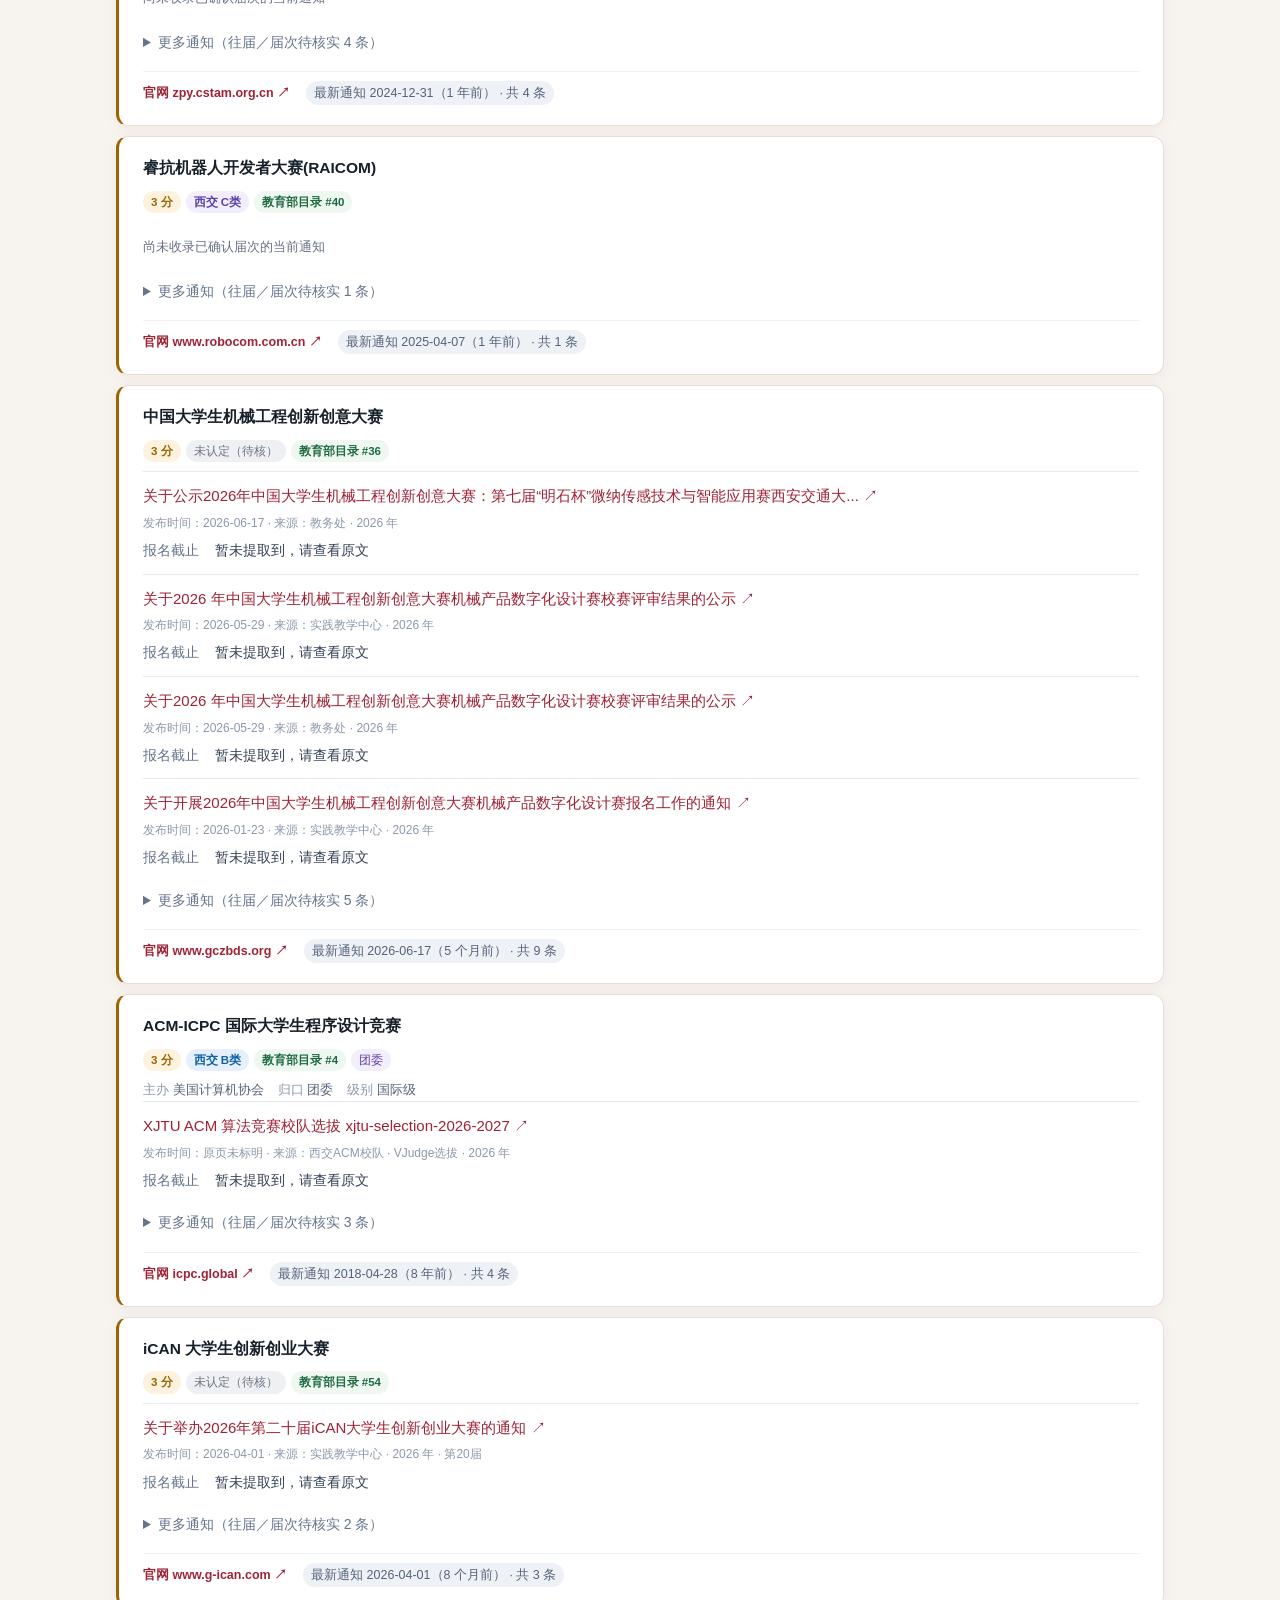
==== commit e79a52bb: "chore(data): 自动更新竞赛数据 2026-11-05" ====
--- a/site/index.html
+++ b/site/index.html
@@ -1,398 +1,398 @@
-<!doctype html>
-<html lang="zh-CN">
-<head>
-<meta charset="utf-8">
-<meta name="viewport" content="width=device-width, initial-scale=1, viewport-fit=cover">
-<title>西交电气 · 竞赛信息站</title>
-<meta name="description" content="面向西安交通大学电气工程及其自动化专业的学科竞赛信息汇总：A/B类认定、教育部目录、官网入口、校内通知。">
-<link rel="stylesheet" href="style.css">
-</head>
-<body>
-
-<header class="site-header">
-  <div class="wrap">
-    <div class="brand">
-      <div class="logo">EE</div>
-      <div class="brand-text">
-        <h1>西交电气 · 竞赛信息站</h1>
-        <p class="sub">学科竞赛 A/B 类 · 教育部目录 · 校内通知，一处查</p>
-      </div>
-    </div>
-    <div class="stats" id="headStats"></div>
-  </div>
-</header>
-
-<nav class="tabs">
-  <div class="wrap">
-    <button class="tab is-active" data-view="catalog">学科竞赛 <span class="pill" id="tabCountCat"></span></button>
-    <button class="tab" data-view="wechat">公众号 <span class="pill" id="tabCountWx"></span></button>
-    <button class="tab" data-view="links">常用网站 <span class="pill" id="tabCountLinks"></span></button>
-    <button class="tab" data-view="about">说明与来源</button>
-  </div>
-</nav>
-
-<main class="wrap">
-
-  <!-- ============ 竞赛目录 ============ -->
-  <section id="view-catalog" class="view is-active">
-    <div class="toolbar">
-      <div class="search-row">
-        <input id="q" type="search" placeholder="搜索竞赛名称、主办单位、说明…" autocomplete="off">
-        <button id="qClear" class="btn-ghost" title="清空" hidden>✕</button>
-      </div>
-
-      <div class="filter-row">
-        <label class="field">
-          <span>电气相关度</span>
-          <select id="fEE">
-            <option value="">全部</option>
-            <option value="5">仅 5 分（核心）</option>
-            <option value="4">4 分及以上</option>
-            <option value="3">3 分及以上</option>
-          </select>
-        </label>
-
-        <label class="field">
-          <span>西交认定</span>
-          <select id="fCat">
-            <option value="">全部</option>
-            <option value="A类">A 类</option>
-            <option value="B类">B 类</option>
-            <option value="C类">C 类（电气学院）</option>
-            <option value="__unknown">未认定（待核）</option>
-          </select>
-        </label>
-
-        <label class="field">
-          <span>教育部目录</span>
-          <select id="fMoe">
-            <option value="">全部</option>
-            <option value="yes">在目录内</option>
-            <option value="no">不在目录内</option>
-          </select>
-        </label>
-
-        <label class="field">
-          <span>排序</span>
-          <select id="fSort">
-            <option value="ee">相关度优先</option>
-            <option value="deadline">报名截止优先</option>
-            <option value="recent">近期有通知优先</option>
-            <option value="notices">通知数优先</option>
-            <option value="moe">教育部目录序号</option>
-            <option value="name">名称</option>
-          </select>
-        </label>
-
-        <label class="check is-hot">
-          <input type="checkbox" id="fOpen">
-          <span>只看可报名</span>
-        </label>
-
-        <label class="check">
-          <input type="checkbox" id="fRecent">
-          <span>只看近期有通知</span>
-        </label>
-      </div>
-
-      <div class="result-row">
-        <span id="resultCount" class="muted"></span>
-        <button id="reset" class="btn-ghost">重置筛选</button>
-      </div>
-    </div>
-
-    <div id="catList" class="cards"></div>
-    <div id="catEmpty" class="empty" hidden>没有符合条件的竞赛，试试放宽筛选。</div>
-    <!-- ---- 年度节律与日历(并入学科竞赛页) ---- -->
-  <section id="view-rhythm" class="rhythm-block">
-
-    <div class="panel">
-      <h2 class="panel-title">全校竞赛通知的月度分布</h2>
-      <p class="panel-sub" id="rhythmInsight"></p>
-      <div id="monthChart" class="chart"></div>
-      <p class="muted" id="monthChartNote"></p>
-    </div>
-
-    <div class="panel">
-      <h2 class="panel-title">日历订阅</h2>
-      <p class="panel-sub">
-        订阅一次，每年到点自动提醒——不用记得回来看这个网站。事件在往年发通知的月份，
-        提前 7 天提醒。
-      </p>
-
-      <div class="cal-links">
-        <div class="cal-card">
-          <div class="cal-card-head">
-            <b>电气核心竞赛</b>
-            <a class="cal-dl" href="calendar/ee-core.ics" download>↓ 下载</a>
-          </div>
-          <span id="calCoreDesc" class="cal-desc"></span>
-          <div class="cal-url">
-            <input id="urlCore" readonly spellcheck="false" aria-label="电气核心竞赛日历订阅网址">
-            <button id="copyCore" class="cal-copy">复制</button>
-          </div>
-        </div>
-
-        <div class="cal-card">
-          <div class="cal-card-head">
-            <b>全部可推断节律的竞赛</b>
-            <a class="cal-dl" href="calendar/all.ics" download>↓ 下载</a>
-          </div>
-          <span id="calAllDesc" class="cal-desc"></span>
-          <div class="cal-url">
-            <input id="urlAll" readonly spellcheck="false" aria-label="全部竞赛日历订阅网址">
-            <button id="copyAll" class="cal-copy">复制</button>
-          </div>
-        </div>
-      </div>
-
-      <p class="muted" id="calUrlHint"></p>
-
-      <details class="howto">
-        <summary>怎么订阅？</summary>
-        <ul>
-          <li><strong>iOS</strong>：设置 → 日历 → 账户 → 添加账户 → 其他 → 添加已订阅的日历 → 粘贴上面的网址。</li>
-          <li><strong>Android / Google 日历</strong>：其他日历 → 通过网址订阅 → 粘贴上面的网址。</li>
-          <li><strong>Outlook / Apple 日历（电脑）</strong>：添加日历 → 从网络订阅 → 粘贴上面的网址。</li>
-          <li><strong>只想看一眼</strong>：点「↓ 下载」，双击导入即可（但不会自动更新）。</li>
-        </ul>
-        <p class="muted">
-          必须用上面那个<strong>完整网址</strong>订阅，直接给日历 App 一个本地文件是不行的——
-          它需要能定期访问这个地址来取最新内容。
-        </p>
-      </details>
-    </div>
-
-    <div class="toolbar">
-      <div class="search-row">
-        <input id="rq" type="search" placeholder="搜索竞赛名…" autocomplete="off">
-        <button id="rqClear" class="btn-ghost" title="清空" hidden>✕</button>
-      </div>
-      <div class="filter-row">
-        <label class="field">
-          <span>月份</span>
-          <select id="rMonth"><option value="">全部月份</option></select>
-        </label>
-        <label class="field">
-          <span>电气相关度</span>
-          <select id="rEE">
-            <option value="4">4 分及以上</option>
-            <option value="">全部</option>
-            <option value="5">仅 5 分</option>
-          </select>
-        </label>
-        <label class="field">
-          <span>排序</span>
-          <select id="rSort">
-            <option value="months">月份先后</option>
-            <option value="ee">相关度优先</option>
-            <option value="years">观测年数优先</option>
-          </select>
-        </label>
-      </div>
-      <div class="result-row">
-        <span id="rhythmCount" class="muted"></span>
-        <button id="rReset" class="btn-ghost">重置筛选</button>
-      </div>
-    </div>
-
-    <div id="rhythmList" class="rhythm-list"></div>
-    <div id="rhythmEmpty" class="empty" hidden>没有符合条件的竞赛。</div>
-
-    <p class="hint" id="rhythmCaveat"></p>
-  </section>
-
-</section>
-
-  <!-- ============ 校内通知 ============ -->
-  <section id="view-notices" class="view">
-    <h2 class="view-title" id="noticeTitle">全部通知</h2>
-    <div class="toolbar">
-      <div class="search-row">
-        <input id="nq" type="search" placeholder="搜索通知标题、摘要、联系人…" autocomplete="off">
-        <button id="nqClear" class="btn-ghost" title="清空" hidden>✕</button>
-      </div>
-      <div class="filter-row">
-        <label class="field">
-          <span>信息类别</span>
-          <select id="nCat">
-            <option value="">全部类别</option>
-            <option value="学科竞赛">学科竞赛</option>
-            <option value="等级考试">等级考试</option>
-          </select>
-        </label>
-        <label class="field">
-          <span>范围</span>
-          <select id="nScope">
-            <option value="">不限</option>
-            <option value="competition">只看竞赛相关</option>
-            <option value="campus">只看校内选拔 / 校赛</option>
-            <option value="deadline">只看有截止时间</option>
-            <option value="matched">仅已关联竞赛</option>
-            <option value="unmatched">仅未关联</option>
-          </select>
-        </label>
-        <label class="field">
-          <span>来源</span>
-          <select id="nSite"><option value="">全部来源</option></select>
-        </label>
-        <label class="field">
-          <span>时间</span>
-          <select id="nRange">
-            <option value="">全部时间</option>
-            <option value="365">近一年</option>
-            <option value="180">近半年</option>
-            <option value="90">近 90 天</option>
-          </select>
-        </label>
-        <label class="field">
-          <span>排序</span>
-          <select id="nSort">
-            <option value="date">日期（新→旧）</option>
-            <option value="dateAsc">日期（旧→新）</option>
-          </select>
-        </label>
-      </div>
-      <div class="result-row">
-        <span id="noticeCount" class="muted"></span>
-        <button id="nReset" class="btn-ghost">重置筛选</button>
-      </div>
-    </div>
-
-    <p class="hint">
-      来源：<span id="srcNotice"></span>（多源聚合）。
-      「关联竞赛」为标题关键词自动匹配，可能有误；
-      「竞赛相关」是按标题关键词打标，用于滤掉行政/教学类通知。
-    </p>
-
-    <div id="noticeList" class="notices"></div>
-    <div id="noticeEmpty" class="empty" hidden>没有符合条件的通知。</div>
-  </section>
-
-  <!-- ============ 公众号 ============ -->
-  <section id="view-wechat" class="view">
-    <h2 class="view-title">公众号文章线索</h2>
-    <div class="notice-warn">
-      <strong>这里只有标题、日期、摘要，没有正文。</strong>
-      微信公众号没有公开 API：能拿到这些来自搜狗微信搜索，但
-      <strong>拿不到可直连的文章地址</strong>（搜狗的中转跳转被反爬拦截）。
-      想看全文请点「微信里搜这条」，或直接在微信里搜公众号名。
-      文章标题和摘要足够判断「有什么活动、什么时候办」。
-    </div>
-
-    <div class="toolbar">
-      <div class="search-row">
-        <input id="wq" type="search" placeholder="搜索文章标题、摘要、公众号…（如 夜跑、运动会、一周活动）" autocomplete="off">
-        <button id="wqClear" class="btn-ghost" title="清空" hidden>✕</button>
-      </div>
-      <div class="chips" id="wxChips"></div>
-      <div class="filter-row">
-        <label class="field">
-          <span>公众号</span>
-          <select id="wAcc"><option value="">全部公众号</option></select>
-        </label>
-        <label class="field">
-          <span>时间</span>
-          <select id="wRange">
-            <option value="">全部时间</option>
-            <option value="180">近半年</option>
-            <option value="365">近一年</option>
-            <option value="730">近两年</option>
-          </select>
-        </label>
-        <label class="field">
-          <span>排序</span>
-          <select id="wSort">
-            <option value="date">日期（新→旧）</option>
-            <option value="dateAsc">日期（旧→新）</option>
-          </select>
-        </label>
-      </div>
-      <div class="result-row">
-        <span id="wxCount" class="muted"></span>
-        <button id="wReset" class="btn-ghost">重置筛选</button>
-      </div>
-    </div>
-
-    <div id="wxList" class="wx-list"></div>
-    <div id="wxEmpty" class="empty" hidden>没有匹配的文章。</div>
-  </section>
-
-  <!-- ============ 常用网站 ============ -->
-  <section id="view-links" class="view">
-    <div class="toolbar">
-      <div class="search-row">
-        <input id="lq" type="search" placeholder="搜索网站名称、网址、说明…（如 VPN、邮箱、图书馆）" autocomplete="off">
-        <button id="lqClear" class="btn-ghost" title="清空" hidden>✕</button>
-      </div>
-      <div class="chips" id="linkChips"></div>
-      <div class="result-row">
-        <span id="linkCount" class="muted"></span>
-        <button id="lReset" class="btn-ghost">重置筛选</button>
-      </div>
-    </div>
-
-    <p class="hint" id="linkNote"></p>
-
-    <div id="linkList" class="link-grid"></div>
-    <div id="linkEmpty" class="empty" hidden>没有匹配的网站。</div>
-  </section>
-
-  <!-- ============ 说明 ============ -->
-  <section id="view-about" class="view">
-    <div class="prose">
-      <h2>这个站是什么</h2>
-      <p>
-        把散落在「教育部竞赛目录」「学校 A/B 类认定名单」「实践教学中心通知」里的信息，
-        汇成一张按<strong>电气工程及其自动化</strong>相关度排序的总表。数据来自官方源，可重跑脚本重新生成。
-      </p>
-
-      <h2>必须知道的数据缺陷</h2>
-      <ul id="caveatList"></ul>
-
-      <h2>信息覆盖与缺失原因</h2>
-      <div id="coverageSummary"></div>
-      <p><a href="missing-report.json" target="_blank" rel="noopener">查看逐竞赛缺失原因报告（JSON） ↗</a></p>
-
-      <h2>数据来源</h2>
-      <ul id="sourceList"></ul>
-
-      <h2>字段说明</h2>
-      <dl class="kv">
-        <dt>电气相关度</dt><dd>1–5 分。5 = 电气/自动化核心赛事，1 = 基本无关（其他学科专属）。<strong>为 AI 初判，需人工复核。</strong></dd>
-        <dt>西交认定</dt><dd>A 类 / B 类，来自西交名单。<strong>该名单为旧版且不完整</strong>，因此多数条目显示「未认定（待核）」——这不代表学校未认定。</dd>
-        <dt>教育部目录</dt><dd>是否在《2025 年教育部认可的全国大学生学科竞赛目录清单》（84 项）内。</dd>
-        <dt>归口部门</dt><dd>学校负责该赛事的部门：教务处 / 团委 / 工程坊 / 研究生院 / 医学部。</dd>
-      </dl>
-
-      <h2>怎么更新</h2>
-      <pre><code>python scripts\crawl_xjtu_notices.py    # 抓最新校内通知
-python scripts\parse_moe_catalog.py     # 解析教育部目录 PDF
-python scripts\parse_xjtu_ab.py         # 解析西交 A/B 名单 PDF
-python scripts\build_master_table.py    # 合并成总表
-python scripts\build_site_data.py       # 打包前端数据
-</code></pre>
-      <p class="muted">页面由 <code>site/data.js</code> 驱动，该文件由最后一步生成，请勿手工编辑。</p>
-    </div>
-  </section>
-
-</main>
-
-<footer class="site-footer">
-  <div class="wrap">
-    <span id="footMeta"></span>
-    <span class="muted">个人整理，非学校官方发布；报名与认定请以学校正式文件为准。</span>
-  </div>
-</footer>
-
-<!-- 详情抽屉 -->
-<div id="overlay" class="overlay" hidden></div>
-<aside id="drawer" class="drawer" hidden aria-modal="true" role="dialog">
-  <button id="drawerClose" class="drawer-close" aria-label="关闭">✕</button>
-  <div id="drawerBody"></div>
-</aside>
-
-<script src="data.js"></script>
-<script src="app.js"></script>
-</body>
-</html>
+<!doctype html>
+<html lang="zh-CN">
+<head>
+<meta charset="utf-8">
+<meta name="viewport" content="width=device-width, initial-scale=1, viewport-fit=cover">
+<title>西交电气 · 竞赛信息站</title>
+<meta name="description" content="面向西安交通大学电气工程及其自动化专业的学科竞赛信息汇总：A/B类认定、教育部目录、官网入口、校内通知。">
+<link rel="stylesheet" href="style.css">
+</head>
+<body>
+
+<header class="site-header">
+  <div class="wrap">
+    <div class="brand">
+      <div class="logo">EE</div>
+      <div class="brand-text">
+        <h1>西交电气 · 竞赛信息站</h1>
+        <p class="sub">学科竞赛 A/B 类 · 教育部目录 · 校内通知，一处查</p>
+      </div>
+    </div>
+    <div class="stats" id="headStats"></div>
+  </div>
+</header>
+
+<nav class="tabs">
+  <div class="wrap">
+    <button class="tab is-active" data-view="catalog">学科竞赛 <span class="pill" id="tabCountCat"></span></button>
+    <button class="tab" data-view="wechat">公众号 <span class="pill" id="tabCountWx"></span></button>
+    <button class="tab" data-view="links">常用网站 <span class="pill" id="tabCountLinks"></span></button>
+    <button class="tab" data-view="about">说明与来源</button>
+  </div>
+</nav>
+
+<main class="wrap">
+
+  <!-- ============ 竞赛目录 ============ -->
+  <section id="view-catalog" class="view is-active">
+    <div class="toolbar">
+      <div class="search-row">
+        <input id="q" type="search" placeholder="搜索竞赛名称、主办单位、说明…" autocomplete="off">
+        <button id="qClear" class="btn-ghost" title="清空" hidden>✕</button>
+      </div>
+
+      <div class="filter-row">
+        <label class="field">
+          <span>电气相关度</span>
+          <select id="fEE">
+            <option value="">全部</option>
+            <option value="5">仅 5 分（核心）</option>
+            <option value="4">4 分及以上</option>
+            <option value="3">3 分及以上</option>
+          </select>
+        </label>
+
+        <label class="field">
+          <span>西交认定</span>
+          <select id="fCat">
+            <option value="">全部</option>
+            <option value="A类">A 类</option>
+            <option value="B类">B 类</option>
+            <option value="C类">C 类（电气学院）</option>
+            <option value="__unknown">未认定（待核）</option>
+          </select>
+        </label>
+
+        <label class="field">
+          <span>教育部目录</span>
+          <select id="fMoe">
+            <option value="">全部</option>
+            <option value="yes">在目录内</option>
+            <option value="no">不在目录内</option>
+          </select>
+        </label>
+
+        <label class="field">
+          <span>排序</span>
+          <select id="fSort">
+            <option value="ee">相关度优先</option>
+            <option value="deadline">报名截止优先</option>
+            <option value="recent">近期有通知优先</option>
+            <option value="notices">通知数优先</option>
+            <option value="moe">教育部目录序号</option>
+            <option value="name">名称</option>
+          </select>
+        </label>
+
+        <label class="check is-hot">
+          <input type="checkbox" id="fOpen">
+          <span>只看可报名</span>
+        </label>
+
+        <label class="check">
+          <input type="checkbox" id="fRecent">
+          <span>只看近期有通知</span>
+        </label>
+      </div>
+
+      <div class="result-row">
+        <span id="resultCount" class="muted"></span>
+        <button id="reset" class="btn-ghost">重置筛选</button>
+      </div>
+    </div>
+
+    <div id="catList" class="cards"></div>
+    <div id="catEmpty" class="empty" hidden>没有符合条件的竞赛，试试放宽筛选。</div>
+    <!-- ---- 年度节律与日历(并入学科竞赛页) ---- -->
+  <section id="view-rhythm" class="rhythm-block">
+
+    <div class="panel">
+      <h2 class="panel-title">全校竞赛通知的月度分布</h2>
+      <p class="panel-sub" id="rhythmInsight"></p>
+      <div id="monthChart" class="chart"></div>
+      <p class="muted" id="monthChartNote"></p>
+    </div>
+
+    <div class="panel">
+      <h2 class="panel-title">日历订阅</h2>
+      <p class="panel-sub">
+        订阅一次，每年到点自动提醒——不用记得回来看这个网站。事件在往年发通知的月份，
+        提前 7 天提醒。
+      </p>
+
+      <div class="cal-links">
+        <div class="cal-card">
+          <div class="cal-card-head">
+            <b>电气核心竞赛</b>
+            <a class="cal-dl" href="calendar/ee-core.ics" download>↓ 下载</a>
+          </div>
+          <span id="calCoreDesc" class="cal-desc"></span>
+          <div class="cal-url">
+            <input id="urlCore" readonly spellcheck="false" aria-label="电气核心竞赛日历订阅网址">
+            <button id="copyCore" class="cal-copy">复制</button>
+          </div>
+        </div>
+
+        <div class="cal-card">
+          <div class="cal-card-head">
+            <b>全部可推断节律的竞赛</b>
+            <a class="cal-dl" href="calendar/all.ics" download>↓ 下载</a>
+          </div>
+          <span id="calAllDesc" class="cal-desc"></span>
+          <div class="cal-url">
+            <input id="urlAll" readonly spellcheck="false" aria-label="全部竞赛日历订阅网址">
+            <button id="copyAll" class="cal-copy">复制</button>
+          </div>
+        </div>
+      </div>
+
+      <p class="muted" id="calUrlHint"></p>
+
+      <details class="howto">
+        <summary>怎么订阅？</summary>
+        <ul>
+          <li><strong>iOS</strong>：设置 → 日历 → 账户 → 添加账户 → 其他 → 添加已订阅的日历 → 粘贴上面的网址。</li>
+          <li><strong>Android / Google 日历</strong>：其他日历 → 通过网址订阅 → 粘贴上面的网址。</li>
+          <li><strong>Outlook / Apple 日历（电脑）</strong>：添加日历 → 从网络订阅 → 粘贴上面的网址。</li>
+          <li><strong>只想看一眼</strong>：点「↓ 下载」，双击导入即可（但不会自动更新）。</li>
+        </ul>
+        <p class="muted">
+          必须用上面那个<strong>完整网址</strong>订阅，直接给日历 App 一个本地文件是不行的——
+          它需要能定期访问这个地址来取最新内容。
+        </p>
+      </details>
+    </div>
+
+    <div class="toolbar">
+      <div class="search-row">
+        <input id="rq" type="search" placeholder="搜索竞赛名…" autocomplete="off">
+        <button id="rqClear" class="btn-ghost" title="清空" hidden>✕</button>
+      </div>
+      <div class="filter-row">
+        <label class="field">
+          <span>月份</span>
+          <select id="rMonth"><option value="">全部月份</option></select>
+        </label>
+        <label class="field">
+          <span>电气相关度</span>
+          <select id="rEE">
+            <option value="4">4 分及以上</option>
+            <option value="">全部</option>
+            <option value="5">仅 5 分</option>
+          </select>
+        </label>
+        <label class="field">
+          <span>排序</span>
+          <select id="rSort">
+            <option value="months">月份先后</option>
+            <option value="ee">相关度优先</option>
+            <option value="years">观测年数优先</option>
+          </select>
+        </label>
+      </div>
+      <div class="result-row">
+        <span id="rhythmCount" class="muted"></span>
+        <button id="rReset" class="btn-ghost">重置筛选</button>
+      </div>
+    </div>
+
+    <div id="rhythmList" class="rhythm-list"></div>
+    <div id="rhythmEmpty" class="empty" hidden>没有符合条件的竞赛。</div>
+
+    <p class="hint" id="rhythmCaveat"></p>
+  </section>
+
+</section>
+
+  <!-- ============ 校内通知 ============ -->
+  <section id="view-notices" class="view">
+    <h2 class="view-title" id="noticeTitle">全部通知</h2>
+    <div class="toolbar">
+      <div class="search-row">
+        <input id="nq" type="search" placeholder="搜索通知标题、摘要、联系人…" autocomplete="off">
+        <button id="nqClear" class="btn-ghost" title="清空" hidden>✕</button>
+      </div>
+      <div class="filter-row">
+        <label class="field">
+          <span>信息类别</span>
+          <select id="nCat">
+            <option value="">全部类别</option>
+            <option value="学科竞赛">学科竞赛</option>
+            <option value="等级考试">等级考试</option>
+          </select>
+        </label>
+        <label class="field">
+          <span>范围</span>
+          <select id="nScope">
+            <option value="">不限</option>
+            <option value="competition">只看竞赛相关</option>
+            <option value="campus">只看校内选拔 / 校赛</option>
+            <option value="deadline">只看有截止时间</option>
+            <option value="matched">仅已关联竞赛</option>
+            <option value="unmatched">仅未关联</option>
+          </select>
+        </label>
+        <label class="field">
+          <span>来源</span>
+          <select id="nSite"><option value="">全部来源</option></select>
+        </label>
+        <label class="field">
+          <span>时间</span>
+          <select id="nRange">
+            <option value="">全部时间</option>
+            <option value="365">近一年</option>
+            <option value="180">近半年</option>
+            <option value="90">近 90 天</option>
+          </select>
+        </label>
+        <label class="field">
+          <span>排序</span>
+          <select id="nSort">
+            <option value="date">日期（新→旧）</option>
+            <option value="dateAsc">日期（旧→新）</option>
+          </select>
+        </label>
+      </div>
+      <div class="result-row">
+        <span id="noticeCount" class="muted"></span>
+        <button id="nReset" class="btn-ghost">重置筛选</button>
+      </div>
+    </div>
+
+    <p class="hint">
+      来源：<span id="srcNotice"></span>（多源聚合）。
+      「关联竞赛」为标题关键词自动匹配，可能有误；
+      「竞赛相关」是按标题关键词打标，用于滤掉行政/教学类通知。
+    </p>
+
+    <div id="noticeList" class="notices"></div>
+    <div id="noticeEmpty" class="empty" hidden>没有符合条件的通知。</div>
+  </section>
+
+  <!-- ============ 公众号 ============ -->
+  <section id="view-wechat" class="view">
+    <h2 class="view-title">公众号文章线索</h2>
+    <div class="notice-warn">
+      <strong>这里只有标题、日期、摘要，没有正文。</strong>
+      微信公众号没有公开 API：能拿到这些来自搜狗微信搜索，但
+      <strong>拿不到可直连的文章地址</strong>（搜狗的中转跳转被反爬拦截）。
+      想看全文请点「微信里搜这条」，或直接在微信里搜公众号名。
+      文章标题和摘要足够判断「有什么活动、什么时候办」。
+    </div>
+
+    <div class="toolbar">
+      <div class="search-row">
+        <input id="wq" type="search" placeholder="搜索文章标题、摘要、公众号…（如 夜跑、运动会、一周活动）" autocomplete="off">
+        <button id="wqClear" class="btn-ghost" title="清空" hidden>✕</button>
+      </div>
+      <div class="chips" id="wxChips"></div>
+      <div class="filter-row">
+        <label class="field">
+          <span>公众号</span>
+          <select id="wAcc"><option value="">全部公众号</option></select>
+        </label>
+        <label class="field">
+          <span>时间</span>
+          <select id="wRange">
+            <option value="">全部时间</option>
+            <option value="180">近半年</option>
+            <option value="365">近一年</option>
+            <option value="730">近两年</option>
+          </select>
+        </label>
+        <label class="field">
+          <span>排序</span>
+          <select id="wSort">
+            <option value="date">日期（新→旧）</option>
+            <option value="dateAsc">日期（旧→新）</option>
+          </select>
+        </label>
+      </div>
+      <div class="result-row">
+        <span id="wxCount" class="muted"></span>
+        <button id="wReset" class="btn-ghost">重置筛选</button>
+      </div>
+    </div>
+
+    <div id="wxList" class="wx-list"></div>
+    <div id="wxEmpty" class="empty" hidden>没有匹配的文章。</div>
+  </section>
+
+  <!-- ============ 常用网站 ============ -->
+  <section id="view-links" class="view">
+    <div class="toolbar">
+      <div class="search-row">
+        <input id="lq" type="search" placeholder="搜索网站名称、网址、说明…（如 VPN、邮箱、图书馆）" autocomplete="off">
+        <button id="lqClear" class="btn-ghost" title="清空" hidden>✕</button>
+      </div>
+      <div class="chips" id="linkChips"></div>
+      <div class="result-row">
+        <span id="linkCount" class="muted"></span>
+        <button id="lReset" class="btn-ghost">重置筛选</button>
+      </div>
+    </div>
+
+    <p class="hint" id="linkNote"></p>
+
+    <div id="linkList" class="link-grid"></div>
+    <div id="linkEmpty" class="empty" hidden>没有匹配的网站。</div>
+  </section>
+
+  <!-- ============ 说明 ============ -->
+  <section id="view-about" class="view">
+    <div class="prose">
+      <h2>这个站是什么</h2>
+      <p>
+        把散落在「教育部竞赛目录」「学校 A/B 类认定名单」「实践教学中心通知」里的信息，
+        汇成一张按<strong>电气工程及其自动化</strong>相关度排序的总表。数据来自官方源，可重跑脚本重新生成。
+      </p>
+
+      <h2>必须知道的数据缺陷</h2>
+      <ul id="caveatList"></ul>
+
+      <h2>信息覆盖与缺失原因</h2>
+      <div id="coverageSummary"></div>
+      <p><a href="missing-report.json" target="_blank" rel="noopener">查看逐竞赛缺失原因报告（JSON） ↗</a></p>
+
+      <h2>数据来源</h2>
+      <ul id="sourceList"></ul>
+
+      <h2>字段说明</h2>
+      <dl class="kv">
+        <dt>电气相关度</dt><dd>1–5 分。5 = 电气/自动化核心赛事，1 = 基本无关（其他学科专属）。<strong>为 AI 初判，需人工复核。</strong></dd>
+        <dt>西交认定</dt><dd>A 类 / B 类，来自西交名单。<strong>该名单为旧版且不完整</strong>，因此多数条目显示「未认定（待核）」——这不代表学校未认定。</dd>
+        <dt>教育部目录</dt><dd>是否在《2025 年教育部认可的全国大学生学科竞赛目录清单》（84 项）内。</dd>
+        <dt>归口部门</dt><dd>学校负责该赛事的部门：教务处 / 团委 / 工程坊 / 研究生院 / 医学部。</dd>
+      </dl>
+
+      <h2>怎么更新</h2>
+      <pre><code>python scripts\crawl_xjtu_notices.py    # 抓最新校内通知
+python scripts\parse_moe_catalog.py     # 解析教育部目录 PDF
+python scripts\parse_xjtu_ab.py         # 解析西交 A/B 名单 PDF
+python scripts\build_master_table.py    # 合并成总表
+python scripts\build_site_data.py       # 打包前端数据
+</code></pre>
+      <p class="muted">页面由 <code>site/data.js</code> 驱动，该文件由最后一步生成，请勿手工编辑。</p>
+    </div>
+  </section>
+
+</main>
+
+<footer class="site-footer">
+  <div class="wrap">
+    <span id="footMeta"></span>
+    <span class="muted">个人整理，非学校官方发布；报名与认定请以学校正式文件为准。</span>
+  </div>
+</footer>
+
+<!-- 详情抽屉 -->
+<div id="overlay" class="overlay" hidden></div>
+<aside id="drawer" class="drawer" hidden aria-modal="true" role="dialog">
+  <button id="drawerClose" class="drawer-close" aria-label="关闭">✕</button>
+  <div id="drawerBody"></div>
+</aside>
+
+<script src="data.js"></script>
+<script src="app.js"></script>
+</body>
+</html>
--- a/site/style.css
+++ b/site/style.css
@@ -654,3 +654,11 @@
 .compact-reposts { margin-top: 6px; font-size: 0.9em; color: #64748b; }
 .compact-reposts summary { cursor: pointer; }
 .compact-reposts > div { margin: 4px 0; }
+
+/* XJTU-inspired: crimson, plane-tree leaves and campus architectural linework. */
+:root { --bg:#f7f3ee; --primary:#9e2335; --primary-2:#771a29; --primary-bg:#f8e9ec; }
+body { background-color:var(--bg); background-image:linear-gradient(180deg,rgba(247,243,238,.50),rgba(247,243,238,.88)),url("campus-background.svg"); background-size:cover,1400px auto; background-position:center top,center bottom; background-attachment:fixed; }
+.site-header { background:linear-gradient(115deg,rgba(105,20,35,.98),rgba(158,35,53,.94)),url("campus-background.svg") center 65%/cover; border-bottom:3px solid #c6a56d; padding-top:28px; padding-bottom:26px; }
+.site-header::after { content:"西迁精神 · 求实创新"; display:block; max-width:1048px; margin:12px auto 0; padding:0 16px; color:#ead8b7; font-size:12px; letter-spacing:.28em; }
+.card { border-color:#e8ded7; box-shadow:0 3px 16px rgba(85,43,30,.045); }
+@media(max-width:640px) { body { background-attachment:scroll; background-size:auto,1000px auto; } .site-header { padding-top:20px; padding-bottom:18px; } }
